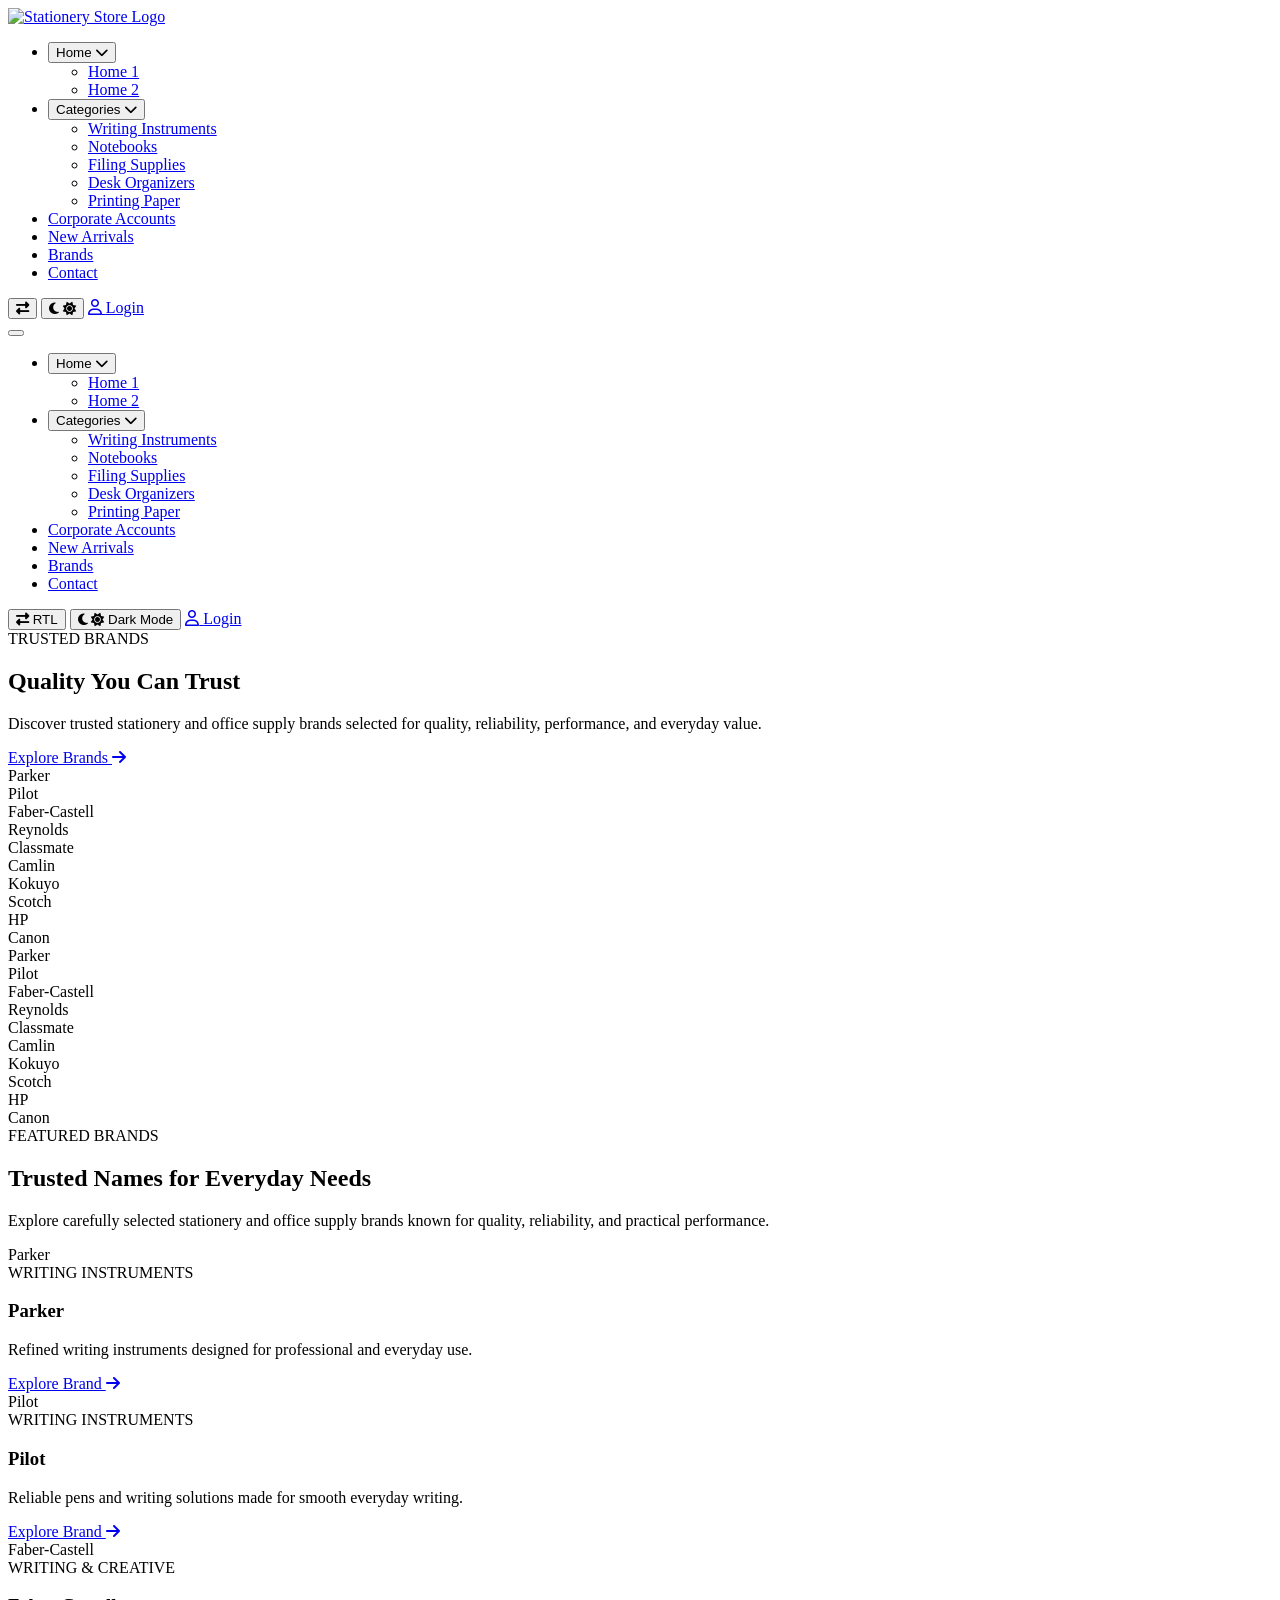
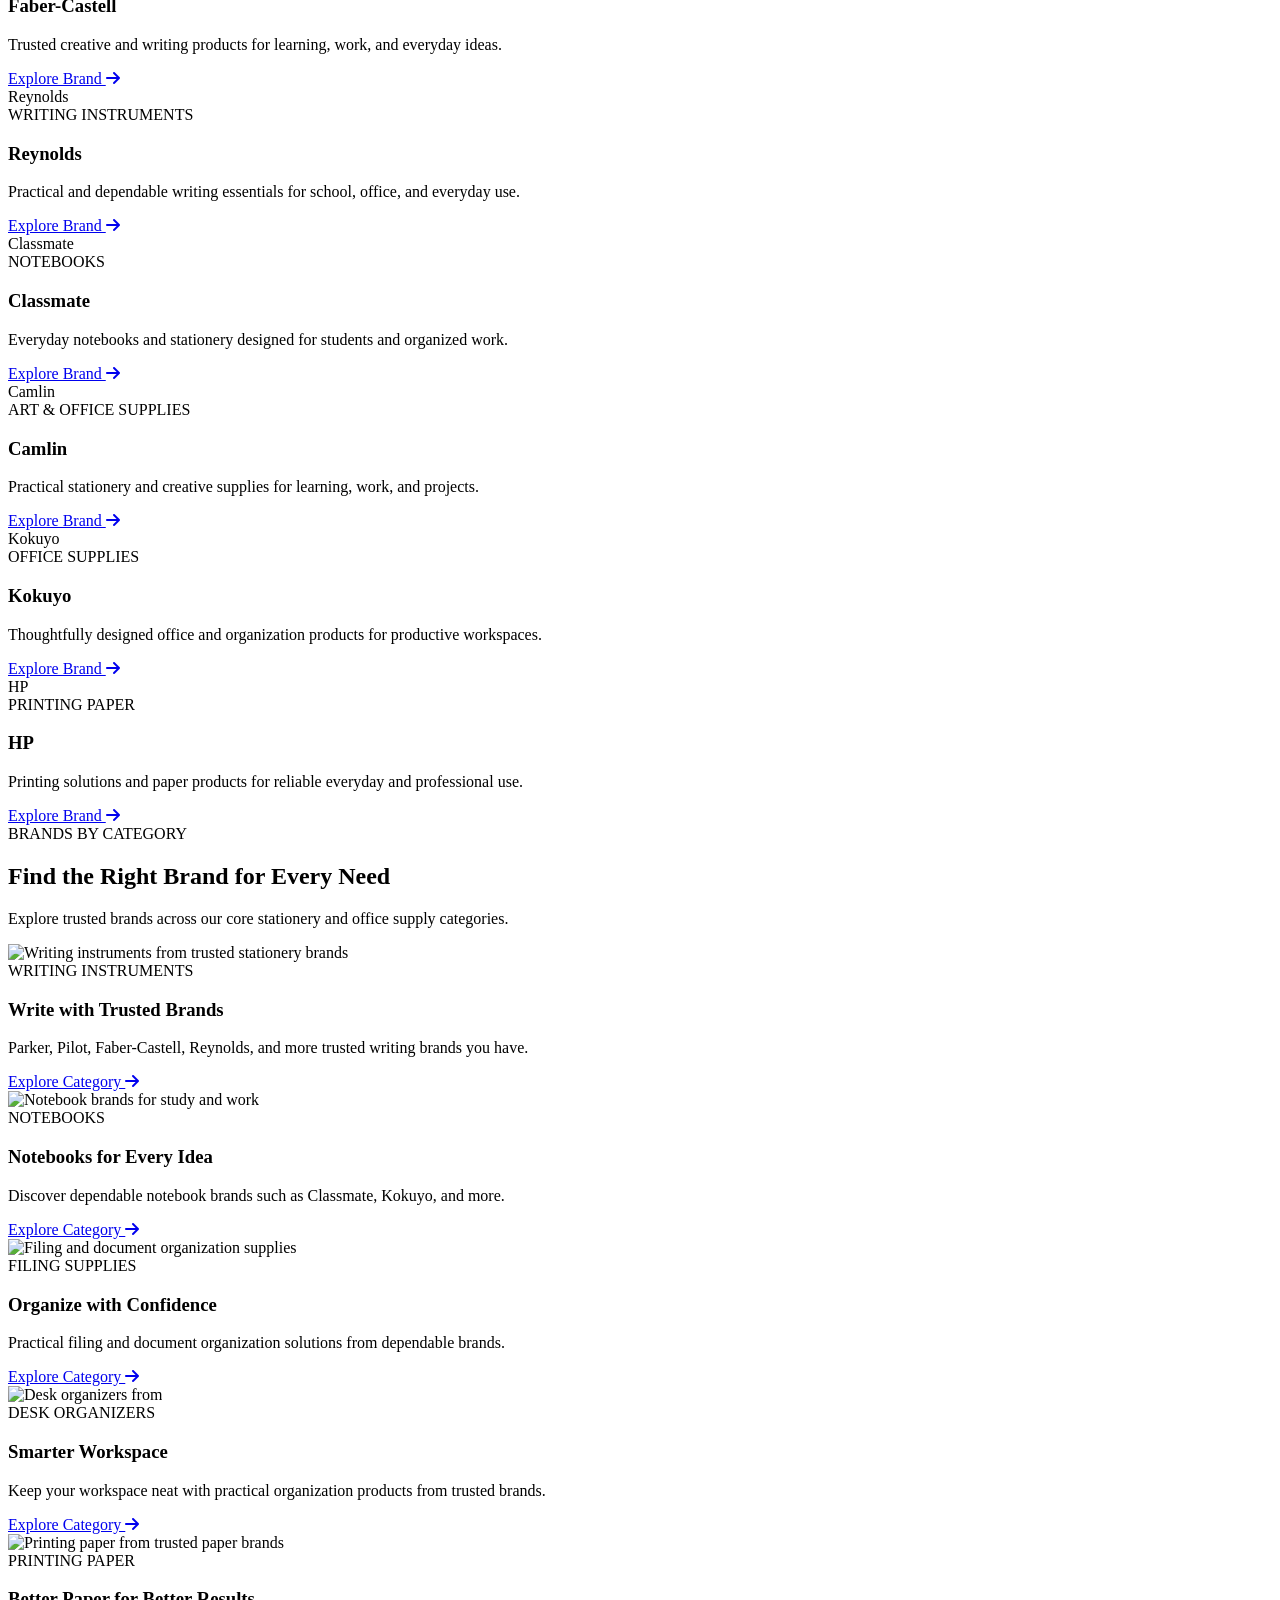
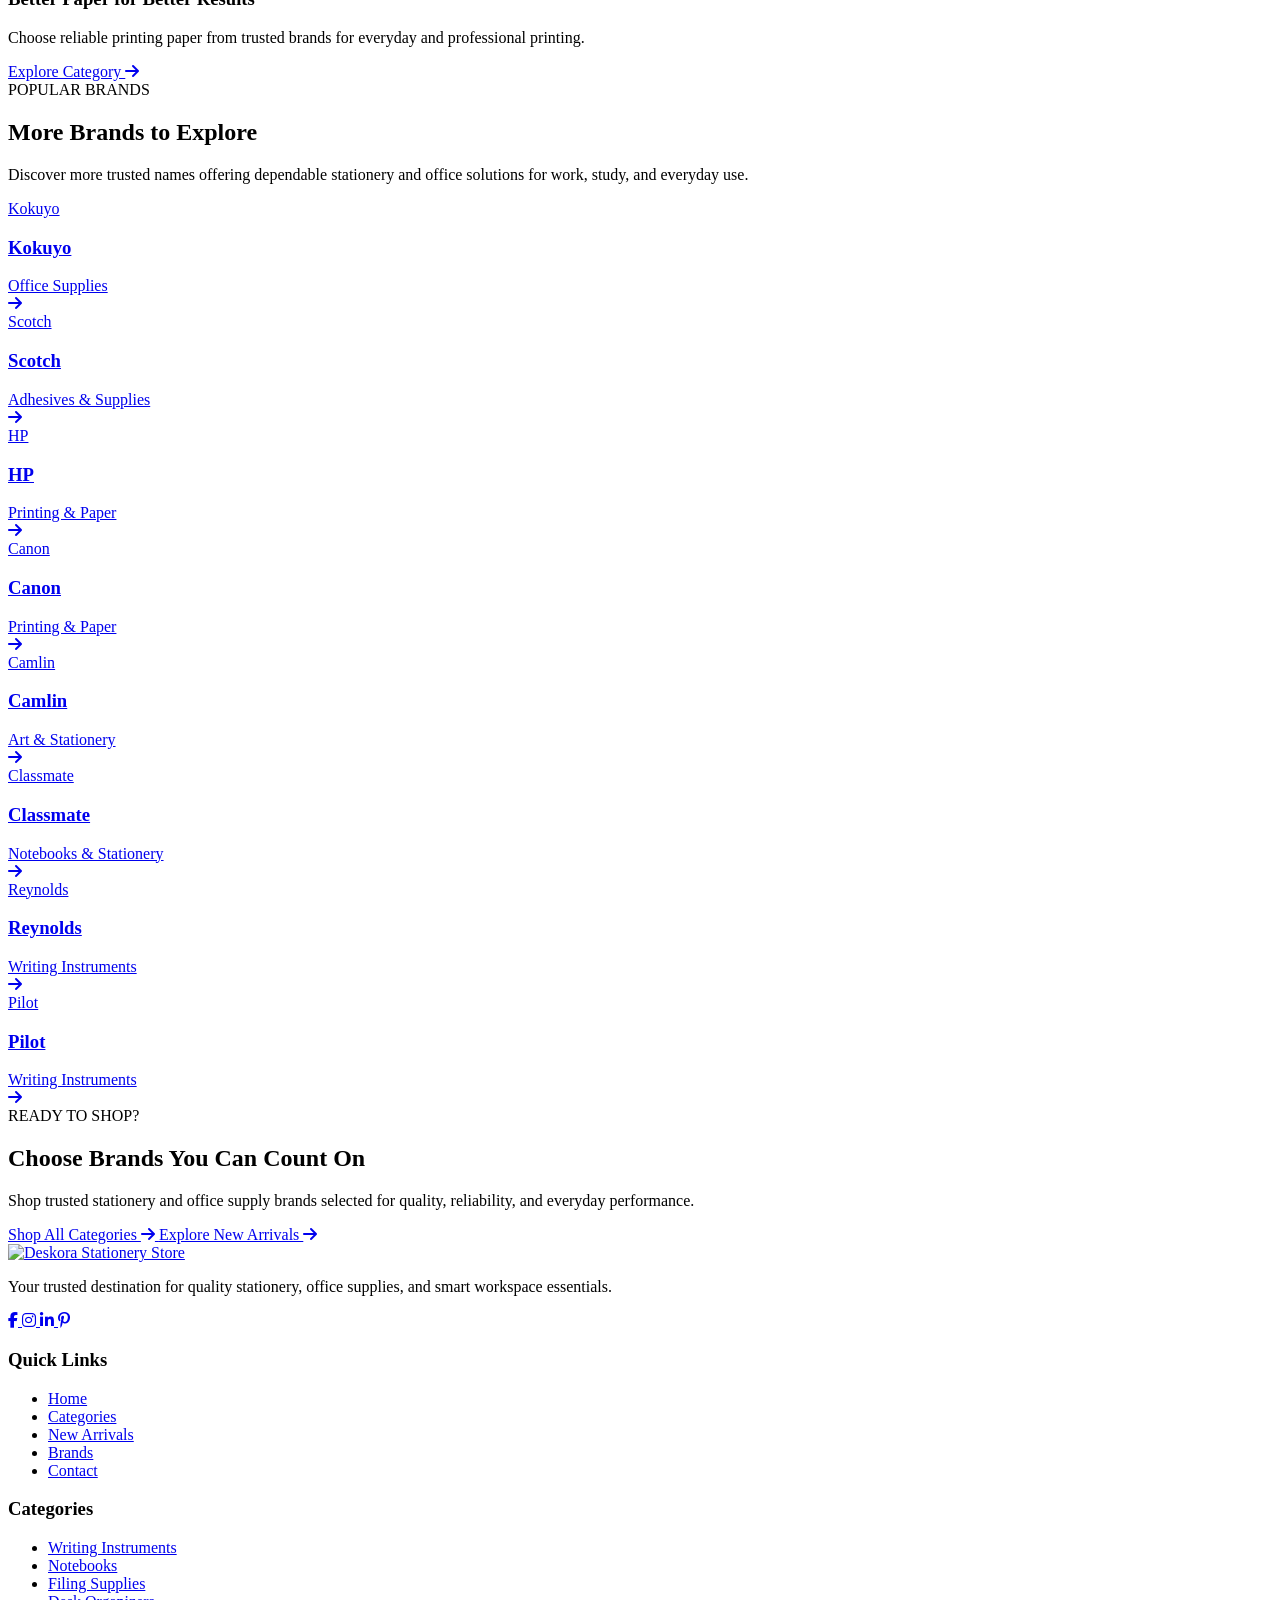
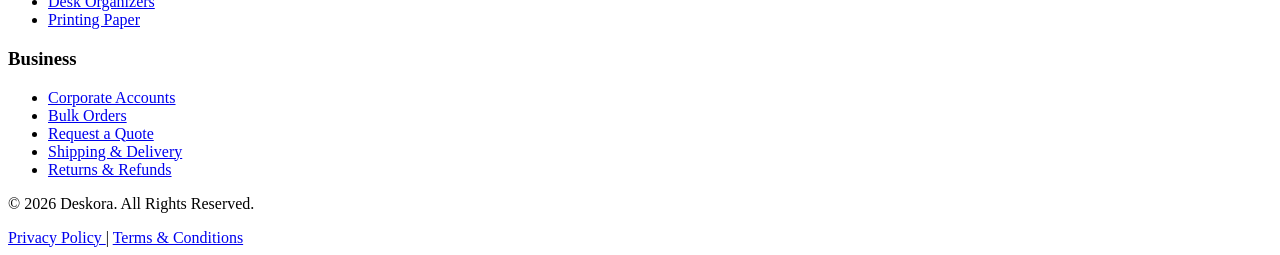
==== brands.html @ d276b884 "Add files via upload" ====
<!DOCTYPE html>
<html lang="en" dir="ltr">

<head>

    <!-- =====================================================
         BASIC META
    ====================================================== -->

    <meta charset="UTF-8">

    <meta
        name="viewport"
        content="width=device-width, initial-scale=1.0">

    <meta
        name="description"
        content="Modern stationery and office supplies store for personal and corporate needs.">

    <meta
        name="keywords"
        content="stationery, office supplies, notebooks, pens, paper, corporate supplies">

    <meta name="author" content="Stationery Store">


    <!-- =====================================================
         PAGE TITLE
    ====================================================== -->

    <title>Stationery Store | Office & Stationery Supplies</title>
    <!-- =========================================================
     FAVICON
========================================================= -->

<link
    rel="icon"
    type="image/png"
    href="images/logo.png"
>


    <!-- =====================================================
         GOOGLE FONT
         We will keep one font family consistent
         throughout the complete website.
    ====================================================== -->

    <link rel="preconnect" href="https://fonts.googleapis.com">

    <link rel="preconnect"
          href="https://fonts.gstatic.com"
          crossorigin>

    <link
        href="https://fonts.googleapis.com/css2?family=Inter:wght@400;500;600;700&display=swap"
        rel="stylesheet">


    <!-- =====================================================
         FONT AWESOME
         Used for header icons
    ====================================================== -->

    <link
        rel="stylesheet"
        href="https://cdnjs.cloudflare.com/ajax/libs/font-awesome/6.5.2/css/all.min.css">


    <!-- =====================================================
         MAIN CSS
         Part 2
    ====================================================== -->

    <link
        rel="stylesheet"
        href="css/style.css">


    <!-- =====================================================
         RESPONSIVE CSS
         Part 3
    ====================================================== -->

    <link
        rel="stylesheet"
        href="css/responsive.css">

</head>


<body>


    <!-- =====================================================
         HEADER
    ====================================================== -->

    <header class="site-header" id="siteHeader">

        <div class="header-container">


            <!-- =================================================
                 LOGO
            ================================================== -->

            <a
                href="index.html"
                class="site-logo"
                aria-label="Stationery Store Home">

                <img
                    src="images/logo.png"
                    alt="Stationery Store Logo">

            </a>


            <!-- =================================================
                 DESKTOP NAVIGATION
            ================================================== -->

            <nav
                class="main-navigation"
                id="mainNavigation"
                aria-label="Main Navigation">

                <ul class="nav-list">


                    <!-- =========================================
                         HOME
                    ========================================== -->

                    <li class="nav-item nav-item-dropdown">

                        <button
                            type="button"
                            class="nav-link dropdown-toggle"
                            aria-expanded="false"
                            aria-haspopup="true">

                            <span>Home</span>

                            <i
                                class="fa-solid fa-chevron-down"
                                aria-hidden="true">
                            </i>

                        </button>


                        <ul class="dropdown-menu">

                            <li>

                                <a
                                    href="index.html"
                                    class="dropdown-link">

                                    Home 1

                                </a>

                            </li>


                            <li>

                                <a
                                    href="home-2.html"
                                    class="dropdown-link">

                                    Home 2

                                </a>

                            </li>

                        </ul>

                    </li>


                    <!-- =========================================
                         CATEGORIES
                    ========================================== -->

                    <li class="nav-item nav-item-dropdown">

                        <button
                            type="button"
                            class="nav-link dropdown-toggle"
                            aria-expanded="false"
                            aria-haspopup="true">

                            <span>Categories</span>

                            <i
                                class="fa-solid fa-chevron-down"
                                aria-hidden="true">
                            </i>

                        </button>


                        <ul class="dropdown-menu">


                            <li>

                                <a
                                    href="category-writing-instruments.html"
                                    class="dropdown-link">

                                    Writing Instruments

                                </a>

                            </li>


                            <li>

                                <a
                                    href="category-notebooks.html"
                                    class="dropdown-link">

                                    Notebooks

                                </a>

                            </li>


                            <li>

                                <a
                                    href="category-filing-supplies.html"
                                    class="dropdown-link">

                                    Filing Supplies

                                </a>

                            </li>


                            <li>

                                <a
                                    href="category-desk-organizers.html"
                                    class="dropdown-link">

                                    Desk Organizers

                                </a>

                            </li>


                            <li>

                                <a
                                    href="category-printing-paper.html"
                                    class="dropdown-link">

                                    Printing Paper

                                </a>

                            </li>

                        </ul>

                    </li>


                    <!-- =========================================
                         CORPORATE ACCOUNTS
                    ========================================== -->

                    <li class="nav-item">

                        <a
                            href="corporate-accounts.html"
                            class="nav-link">

                            Corporate Accounts

                        </a>

                    </li>


                    <!-- =========================================
                         NEW ARRIVALS
                    ========================================== -->

                    <li class="nav-item">

                        <a
                            href="new-arrivals.html"
                            class="nav-link">

                            New Arrivals

                        </a>

                    </li>


                    <!-- =========================================
                         BRANDS
                    ========================================== -->

                    <li class="nav-item">

                        <a
                            href="brands.html"
                            class="nav-link active">

                            Brands

                        </a>

                    </li>


                    <!-- =========================================
                         CONTACT
                    ========================================== -->

                    <li class="nav-item">

                        <a
                            href="contact.html"
                            class="nav-link">

                            Contact

                        </a>

                    </li>

                </ul>

            </nav>


            <!-- =================================================
                 HEADER ACTIONS
            ================================================== -->

            <div class="header-actions">


                <!-- =============================================
                     RTL BUTTON
                ============================================== -->

                <button
                    type="button"
                    class="header-action-btn rtl-toggle-btn"
                    id="rtlToggleBtn"
                    aria-label="Switch RTL layout"
                    title="RTL">

                    <i
                        class="fa-solid fa-right-left"
                        aria-hidden="true">
                    </i>

                    

                </button>


                <!-- =============================================
                     DARK MODE BUTTON
                ============================================== -->

                <button
                    type="button"
                    class="header-action-btn theme-toggle-btn"
                    id="themeToggleBtn"
                    aria-label="Toggle dark mode"
                    title="Dark Mode">

                    <i
                        class="fa-solid fa-moon theme-icon theme-icon-dark"
                        aria-hidden="true">
                    </i>

                    <i
                        class="fa-solid fa-sun theme-icon theme-icon-light"
                        aria-hidden="true">
                    </i>

                    

                </button>


                <!-- =============================================
                     LOGIN BUTTON
                ============================================== -->

                <a
                    href="login.html"
                    class="header-login-btn">

                    <i
                        class="fa-regular fa-user"
                        aria-hidden="true">
                    </i>

                    <span>
                        Login
                    </span>

                </a>

            </div>


            <!-- =================================================
                 HAMBURGER BUTTON
                 Mobile + iPad Mini + iPad Pro
            ================================================== -->

            <button
                type="button"
                class="menu-toggle"
                id="menuToggle"
                aria-label="Open navigation menu"
                aria-expanded="false"
                aria-controls="mobileMenu">

                <span class="menu-line"></span>
                <span class="menu-line"></span>
                <span class="menu-line"></span>

            </button>

        </div>


        <!-- =====================================================
             MOBILE / TABLET MENU
             All menus + buttons are inside hamburger
        ====================================================== -->

        <div
            class="mobile-menu"
            id="mobileMenu">

            <div class="mobile-menu-inner">


                <!-- =============================================
                     MOBILE NAVIGATION
                ============================================== -->

                <nav
                    class="mobile-navigation"
                    aria-label="Mobile Navigation">

                    <ul class="mobile-nav-list">


                        <!-- =====================================
                             HOME
                        ====================================== -->

                        <li class="mobile-nav-item mobile-dropdown">

                            <button
                                type="button"
                                class="mobile-nav-link mobile-dropdown-toggle"
                                aria-expanded="false">

                                <span>Home</span>

                                <i
                                    class="fa-solid fa-chevron-down"
                                    aria-hidden="true">
                                </i>

                            </button>


                            <ul class="mobile-dropdown-menu">

                                <li>

                                    <a
                                        href="index.html"
                                        class="mobile-dropdown-link">

                                        Home 1

                                    </a>

                                </li>


                                <li>

                                    <a
                                        href="home-2.html"
                                        class="mobile-dropdown-link">

                                        Home 2

                                    </a>

                                </li>

                            </ul>

                        </li>


                        <!-- =====================================
                             CATEGORIES
                        ====================================== -->

                        <li class="mobile-nav-item mobile-dropdown">

                            <button
                                type="button"
                                class="mobile-nav-link mobile-dropdown-toggle"
                                aria-expanded="false">

                                <span>Categories</span>

                                <i
                                    class="fa-solid fa-chevron-down"
                                    aria-hidden="true">
                                </i>

                            </button>


                            <ul class="mobile-dropdown-menu">

                                <li>

                                    <a
                                        href="category-writing-instruments.html"
                                        class="mobile-dropdown-link">

                                        Writing Instruments

                                    </a>

                                </li>


                                <li>

                                    <a
                                        href="category-notebooks.html"
                                        class="mobile-dropdown-link">

                                        Notebooks

                                    </a>

                                </li>


                                <li>

                                    <a
                                        href="category-filing-supplies.html"
                                        class="mobile-dropdown-link">

                                        Filing Supplies

                                    </a>

                                </li>


                                <li>

                                    <a
                                        href="category-desk-organizers.html"
                                        class="mobile-dropdown-link">

                                        Desk Organizers

                                    </a>

                                </li>


                                <li>

                                    <a
                                        href="category-printing-paper.html"
                                        class="mobile-dropdown-link">

                                        Printing Paper

                                    </a>

                                </li>

                            </ul>

                        </li>


                        <!-- =====================================
                             CORPORATE ACCOUNTS
                        ====================================== -->

                        <li class="mobile-nav-item">

                            <a
                                href="corporate-accounts.html"
                                class="mobile-nav-link">

                                Corporate Accounts

                            </a>

                        </li>


                        <!-- =====================================
                             NEW ARRIVALS
                        ====================================== -->

                        <li class="mobile-nav-item">

                            <a
                                href="new-arrivals.html"
                                class="mobile-nav-link">

                                New Arrivals

                            </a>

                        </li>


                        <!-- =====================================
                             BRANDS
                        ====================================== -->

                        <li class="mobile-nav-item">

                            <a
                                href="brands.html"
                                class="mobile-nav-link active">

                                Brands

                            </a>

                        </li>


                        <!-- =====================================
                             CONTACT
                        ====================================== -->

                        <li class="mobile-nav-item">

                            <a
                                href="contact.html"
                                class="mobile-nav-link">

                                Contact

                            </a>

                        </li>

                    </ul>

                </nav>


                <!-- =============================================
                     MOBILE ACTIONS
                     RTL + DARK MODE + LOGIN
                ============================================== -->

                <div class="mobile-menu-actions">


                    <!-- RTL -->

                    <button
                        type="button"
                        class="mobile-action-btn rtl-toggle-btn"
                        id="mobileRtlToggleBtn">

                        <i
                            class="fa-solid fa-right-left"
                            aria-hidden="true">
                        </i>

                        <span>RTL</span>

                    </button>


                    <!-- DARK MODE -->

                    <button
                        type="button"
                        class="mobile-action-btn theme-toggle-btn"
                        id="mobileThemeToggleBtn">

                        <i
                            class="fa-solid fa-moon theme-icon theme-icon-dark"
                            aria-hidden="true">
                        </i>

                        <i
                            class="fa-solid fa-sun theme-icon theme-icon-light"
                            aria-hidden="true">
                        </i>

                        <span class="theme-text">
                            Dark Mode
                        </span>

                    </button>


                    <!-- LOGIN -->

                    <a
                        href="login.html"
                        class="mobile-login-btn">

                        <i
                            class="fa-regular fa-user"
                            aria-hidden="true">
                        </i>

                        <span>
                            Login
                        </span>

                    </a>

                </div>

            </div>

        </div>

    </header>


    <!-- =====================================================
         MAIN CONTENT STARTS HERE
         We will add sections later.
    ====================================================== -->

    <main id="mainContent">
<!-- =========================================================
     BRANDS PAGE
     SECTION 1: HERO + BRAND SWIPER
     PART 1 - HTML
========================================================= -->

<section
    class="brands-hero-section"
    id="brandsHero"
    aria-labelledby="brandsHeroTitle"
>

    <div class="brands-hero-overlay"></div>

    <div class="brands-hero-container">

        <div class="brands-hero-content">

            <span class="section-eyebrow">
                TRUSTED BRANDS
            </span>

            <h1
                class="brands-hero-title"
                id="brandsHeroTitle"
            >
                Quality You Can Trust
            </h1>

            <p class="brands-hero-description">
                Discover trusted stationery and office supply brands
                selected for quality, reliability, performance, and
                everyday value.
            </p>

            <a
                href="#featuredBrands"
                class="primary-btn brands-hero-btn"
            >
                Explore Brands
                <i
                    class="fas fa-arrow-right"
                    aria-hidden="true"
                ></i>
            </a>

        </div>

    </div>


    <!-- =====================================================
         BRAND SWIPER
    ====================================================== -->

    <div
        class="brands-hero-swiper"
        aria-label="Featured brands"
    >

        <div class="brands-hero-swiper-track">

            <!-- SET 1 -->

            <div class="brands-hero-brand">
                <span>Parker</span>
            </div>

            <div class="brands-hero-brand">
                <span>Pilot</span>
            </div>

            <div class="brands-hero-brand">
                <span>Faber-Castell</span>
            </div>

            <div class="brands-hero-brand">
                <span>Reynolds</span>
            </div>

            <div class="brands-hero-brand">
                <span>Classmate</span>
            </div>

            <div class="brands-hero-brand">
                <span>Camlin</span>
            </div>

            <div class="brands-hero-brand">
                <span>Kokuyo</span>
            </div>

            <div class="brands-hero-brand">
                <span>Scotch</span>
            </div>

            <div class="brands-hero-brand">
                <span>HP</span>
            </div>

            <div class="brands-hero-brand">
                <span>Canon</span>
            </div>


            <!-- SET 2
                 Duplicate for seamless scrolling -->

            <div class="brands-hero-brand" aria-hidden="true">
                <span>Parker</span>
            </div>

            <div class="brands-hero-brand" aria-hidden="true">
                <span>Pilot</span>
            </div>

            <div class="brands-hero-brand" aria-hidden="true">
                <span>Faber-Castell</span>
            </div>

            <div class="brands-hero-brand" aria-hidden="true">
                <span>Reynolds</span>
            </div>

            <div class="brands-hero-brand" aria-hidden="true">
                <span>Classmate</span>
            </div>

            <div class="brands-hero-brand" aria-hidden="true">
                <span>Camlin</span>
            </div>

            <div class="brands-hero-brand" aria-hidden="true">
                <span>Kokuyo</span>
            </div>

            <div class="brands-hero-brand" aria-hidden="true">
                <span>Scotch</span>
            </div>

            <div class="brands-hero-brand" aria-hidden="true">
                <span>HP</span>
            </div>

            <div class="brands-hero-brand" aria-hidden="true">
                <span>Canon</span>
            </div>

        </div>

    </div>

</section>
<! =========================================================
   BRANDS PAGE
   SECTION 2: FEATURED BRANDS
   PART 1 - HTML
========================================================= !>

<section
    class="featured-brands-section"
    id="featuredBrands"
    aria-labelledby="featuredBrandsTitle"
>

    <div class="featured-brands-container">

        <!-- SECTION HEADER -->

        <div class="featured-brands-header">

            <span class="section-eyebrow">
                FEATURED BRANDS
            </span>

            <h2
                class="featured-brands-title"
                id="featuredBrandsTitle"
            >
                Trusted Names for Everyday Needs
            </h2>

            <p class="featured-brands-description">
                Explore carefully selected stationery and office supply
                brands known for quality, reliability, and practical
                performance.
            </p>

        </div>


        <!-- BRAND GRID -->

        <div class="featured-brands-grid">


            <!-- BRAND 01 -->

            <article class="featured-brand-card">

                <div class="featured-brand-logo">
                    <span>Parker</span>
                </div>

                <div class="featured-brand-content">

                    <span class="featured-brand-category">
                        WRITING INSTRUMENTS
                    </span>

                    <h3 class="featured-brand-name">
                        Parker
                    </h3>

                    <p class="featured-brand-description">
                        Refined writing instruments designed for
                        professional and everyday use.
                    </p>

                    <a
                        href="category-writing-instruments.html"
                        class="featured-brand-link"
                    >
                        Explore Brand
                        <i
                            class="fas fa-arrow-right"
                            aria-hidden="true"
                        ></i>
                    </a>

                </div>

            </article>


            <!-- BRAND 02 -->

            <article class="featured-brand-card">

                <div class="featured-brand-logo">
                    <span>Pilot</span>
                </div>

                <div class="featured-brand-content">

                    <span class="featured-brand-category">
                        WRITING INSTRUMENTS
                    </span>

                    <h3 class="featured-brand-name">
                        Pilot
                    </h3>

                    <p class="featured-brand-description">
                        Reliable pens and writing solutions made for
                        smooth everyday writing.
                    </p>

                    <a
                        href="category-writing-instruments.html"
                        class="featured-brand-link"
                    >
                        Explore Brand
                        <i
                            class="fas fa-arrow-right"
                            aria-hidden="true"
                        ></i>
                    </a>

                </div>

            </article>


            <!-- BRAND 03 -->

            <article class="featured-brand-card">

                <div class="featured-brand-logo">
                    <span>Faber-Castell</span>
                </div>

                <div class="featured-brand-content">

                    <span class="featured-brand-category">
                        WRITING &amp; CREATIVE
                    </span>

                    <h3 class="featured-brand-name">
                        Faber-Castell
                    </h3>

                    <p class="featured-brand-description">
                        Trusted creative and writing products for
                        learning, work, and everyday ideas.
                    </p>

                    <a
                        href="category-writing-instruments.html"
                        class="featured-brand-link"
                    >
                        Explore Brand
                        <i
                            class="fas fa-arrow-right"
                            aria-hidden="true"
                        ></i>
                    </a>

                </div>

            </article>


            <!-- BRAND 04 -->

            <article class="featured-brand-card">

                <div class="featured-brand-logo">
                    <span>Reynolds</span>
                </div>

                <div class="featured-brand-content">

                    <span class="featured-brand-category">
                        WRITING INSTRUMENTS
                    </span>

                    <h3 class="featured-brand-name">
                        Reynolds
                    </h3>

                    <p class="featured-brand-description">
                        Practical and dependable writing essentials
                        for school, office, and everyday use.
                    </p>

                    <a
                        href="category-writing-instruments.html"
                        class="featured-brand-link"
                    >
                        Explore Brand
                        <i
                            class="fas fa-arrow-right"
                            aria-hidden="true"
                        ></i>
                    </a>

                </div>

            </article>


            <!-- BRAND 05 -->

            <article class="featured-brand-card">

                <div class="featured-brand-logo">
                    <span>Classmate</span>
                </div>

                <div class="featured-brand-content">

                    <span class="featured-brand-category">
                        NOTEBOOKS
                    </span>

                    <h3 class="featured-brand-name">
                        Classmate
                    </h3>

                    <p class="featured-brand-description">
                        Everyday notebooks and stationery designed
                        for students and organized work.
                    </p>

                    <a
                        href="category-notebooks.html"
                        class="featured-brand-link"
                    >
                        Explore Brand
                        <i
                            class="fas fa-arrow-right"
                            aria-hidden="true"
                        ></i>
                    </a>

                </div>

            </article>


            <!-- BRAND 06 -->

            <article class="featured-brand-card">

                <div class="featured-brand-logo">
                    <span>Camlin</span>
                </div>

                <div class="featured-brand-content">

                    <span class="featured-brand-category">
                        ART &amp; OFFICE SUPPLIES
                    </span>

                    <h3 class="featured-brand-name">
                        Camlin
                    </h3>

                    <p class="featured-brand-description">
                        Practical stationery and creative supplies
                        for learning, work, and projects.
                    </p>

                    <a
                        href="categories.html"
                        class="featured-brand-link"
                    >
                        Explore Brand
                        <i
                            class="fas fa-arrow-right"
                            aria-hidden="true"
                        ></i>
                    </a>

                </div>

            </article>


            <!-- BRAND 07 -->

            <article class="featured-brand-card">

                <div class="featured-brand-logo">
                    <span>Kokuyo</span>
                </div>

                <div class="featured-brand-content">

                    <span class="featured-brand-category">
                        OFFICE SUPPLIES
                    </span>

                    <h3 class="featured-brand-name">
                        Kokuyo
                    </h3>

                    <p class="featured-brand-description">
                        Thoughtfully designed office and organization
                        products for productive workspaces.
                    </p>

                    <a
                        href="categories.html"
                        class="featured-brand-link"
                    >
                        Explore Brand
                        <i
                            class="fas fa-arrow-right"
                            aria-hidden="true"
                        ></i>
                    </a>

                </div>

            </article>


            <!-- BRAND 08 -->

            <article class="featured-brand-card">

                <div class="featured-brand-logo">
                    <span>HP</span>
                </div>

                <div class="featured-brand-content">

                    <span class="featured-brand-category">
                        PRINTING PAPER
                    </span>

                    <h3 class="featured-brand-name">
                        HP
                    </h3>

                    <p class="featured-brand-description">
                        Printing solutions and paper products for
                        reliable everyday and professional use.
                    </p>

                    <a
                        href="category-printing-paper.html"
                        class="featured-brand-link"
                    >
                        Explore Brand
                        <i
                            class="fas fa-arrow-right"
                            aria-hidden="true"
                        ></i>
                    </a>

                </div>

            </article>

        </div>

    </div>

</section>
<! =========================================================
   BRANDS PAGE
   SECTION 3: BRANDS BY CATEGORY
   PART 1 - HTML
========================================================= !>

<section
    class="brands-category-section"
    id="brandsByCategory"
    aria-labelledby="brandsCategoryTitle"
>

    <div class="brands-category-container">

        <!-- SECTION HEADER -->

        <div class="brands-category-header">

            <span class="section-eyebrow">
                BRANDS BY CATEGORY
            </span>

            <h2
                class="brands-category-title"
                id="brandsCategoryTitle"
            >
                Find the Right Brand for Every Need
            </h2>

            <p class="brands-category-description">
                Explore trusted brands across our core stationery
                and office supply categories.
            </p>

        </div>


        <!-- CATEGORY GRID -->

        <div class="brands-category-grid">


            <!-- CATEGORY 01 -->

            <article class="brands-category-card">

                <div class="brands-category-image-wrapper">

                    <img
                        src="images/brands-category-writing-instruments.jpg"
                        alt="Writing instruments from trusted stationery brands"
                        class="brands-category-image"
                        loading="lazy"
                    >

                    <div class="brands-category-overlay"></div>

                </div>

                <div class="brands-category-content">

                    <span class="brands-category-label">
                        WRITING INSTRUMENTS
                    </span>

                    <h3 class="brands-category-card-title">
                        Write with Trusted Brands
                    </h3>

                    <p class="brands-category-card-text">
                        Parker, Pilot, Faber-Castell, Reynolds,
                        and more trusted writing brands you have.
                    </p>

                    <a
                        href="category-writing-instruments.html"
                        class="brands-category-link"
                    >
                        Explore Category
                        <i
                            class="fas fa-arrow-right"
                            aria-hidden="true"
                        ></i>
                    </a>

                </div>

            </article>


            <!-- CATEGORY 02 -->

            <article class="brands-category-card">

                <div class="brands-category-image-wrapper">

                    <img
                        src="images/brands-category-notebooks.jpg"
                        alt="Notebook brands for study and work"
                        class="brands-category-image"
                        loading="lazy"
                    >

                    <div class="brands-category-overlay"></div>

                </div>

                <div class="brands-category-content">

                    <span class="brands-category-label">
                        NOTEBOOKS
                    </span>

                    <h3 class="brands-category-card-title">
                        Notebooks for Every Idea
                    </h3>

                    <p class="brands-category-card-text">
                        Discover dependable notebook brands such as
                        Classmate, Kokuyo, and more.
                    </p>

                    <a
                        href="category-notebooks.html"
                        class="brands-category-link"
                    >
                        Explore Category
                        <i
                            class="fas fa-arrow-right"
                            aria-hidden="true"
                        ></i>
                    </a>

                </div>

            </article>


            <!-- CATEGORY 03 -->

            <article class="brands-category-card">

                <div class="brands-category-image-wrapper">

                    <img
                        src="images/brands-category-filing-supplies.jpg"
                        alt="Filing and document organization supplies"
                        class="brands-category-image"
                        loading="lazy"
                    >

                    <div class="brands-category-overlay"></div>

                </div>

                <div class="brands-category-content">

                    <span class="brands-category-label">
                        FILING SUPPLIES
                    </span>

                    <h3 class="brands-category-card-title">
                        Organize with Confidence
                    </h3>

                    <p class="brands-category-card-text">
                        Practical filing and document organization
                        solutions from dependable brands.
                    </p>

                    <a
                        href="category-filing-supplies.html"
                        class="brands-category-link"
                    >
                        Explore Category
                        <i
                            class="fas fa-arrow-right"
                            aria-hidden="true"
                        ></i>
                    </a>

                </div>

            </article>


            <!-- CATEGORY 04 -->

            <article class="brands-category-card">

                <div class="brands-category-image-wrapper">

                    <img
                        src="images/brands-category-desk-organizers.jpg"
                        alt="Desk organizers from"
                        class="brands-category-image"
                        loading="lazy"
                    >

                    <div class="brands-category-overlay"></div>

                </div>

                <div class="brands-category-content">

                    <span class="brands-category-label">
                        DESK ORGANIZERS
                    </span>

                    <h3 class="brands-category-card-title">
                        Smarter Workspace
                    </h3>

                    <p class="brands-category-card-text">
                        Keep your workspace neat with practical
                        organization products from trusted brands.
                    </p>

                    <a
                        href="category-desk-organizers.html"
                        class="brands-category-link"
                    >
                        Explore Category
                        <i
                            class="fas fa-arrow-right"
                            aria-hidden="true"
                        ></i>
                    </a>

                </div>

            </article>


            <!-- CATEGORY 05 -->

            <article
                class="brands-category-card brands-category-card-wide"
            >

                <div class="brands-category-image-wrapper">

                    <img
                        src="images/brands-category-printing-paper.jpg"
                        alt="Printing paper from trusted paper brands"
                        class="brands-category-image"
                        loading="lazy"
                    >

                    <div class="brands-category-overlay"></div>

                </div>

                <div class="brands-category-content">

                    <span class="brands-category-label">
                        PRINTING PAPER
                    </span>

                    <h3 class="brands-category-card-title">
                        Better Paper for Better Results
                    </h3>

                    <p class="brands-category-card-text">
                        Choose reliable printing paper from trusted
                        brands for everyday and professional printing.
                    </p>

                    <a
                        href="category-printing-paper.html"
                        class="brands-category-link"
                    >
                        Explore Category
                        <i
                            class="fas fa-arrow-right"
                            aria-hidden="true"
                        ></i>
                    </a>

                </div>

            </article>

        </div>

    </div>

</section>
<! =========================================================
   BRANDS PAGE
   SECTION 4: POPULAR BRANDS
   PART 1 - HTML
========================================================= !>

<section
    class="popular-brands-section"
    id="popularBrands"
    aria-labelledby="popularBrandsTitle"
>

    <div class="popular-brands-container">

        <!-- SECTION HEADER -->

        <div class="popular-brands-header">

            <span class="section-eyebrow">
                POPULAR BRANDS
            </span>

            <h2
                class="popular-brands-title"
                id="popularBrandsTitle"
            >
                More Brands to Explore
            </h2>

            <p class="popular-brands-description">
                Discover more trusted names offering dependable
                stationery and office solutions for work, study,
                and everyday use.
            </p>

        </div>


        <!-- BRAND GRID -->

        <div class="popular-brands-grid">


            <!-- BRAND 01 -->

            <a
                href="#"
                class="popular-brand-card"
            >

                <div class="popular-brand-logo">
                    <span>Kokuyo</span>
                </div>

                <div class="popular-brand-info">

                    <h3 class="popular-brand-name">
                        Kokuyo
                    </h3>

                    <span class="popular-brand-category">
                        Office Supplies
                    </span>

                </div>

                <span class="popular-brand-arrow">
                    <i
                        class="fas fa-arrow-right"
                        aria-hidden="true"
                    ></i>
                </span>

            </a>


            <!-- BRAND 02 -->

            <a
                href="#"
                class="popular-brand-card"
            >

                <div class="popular-brand-logo">
                    <span>Scotch</span>
                </div>

                <div class="popular-brand-info">

                    <h3 class="popular-brand-name">
                        Scotch
                    </h3>

                    <span class="popular-brand-category">
                        Adhesives &amp; Supplies
                    </span>

                </div>

                <span class="popular-brand-arrow">
                    <i
                        class="fas fa-arrow-right"
                        aria-hidden="true"
                    ></i>
                </span>

            </a>


            <!-- BRAND 03 -->

            <a
                href="category-printing-paper.html"
                class="popular-brand-card"
            >

                <div class="popular-brand-logo">
                    <span>HP</span>
                </div>

                <div class="popular-brand-info">

                    <h3 class="popular-brand-name">
                        HP
                    </h3>

                    <span class="popular-brand-category">
                        Printing &amp; Paper
                    </span>

                </div>

                <span class="popular-brand-arrow">
                    <i
                        class="fas fa-arrow-right"
                        aria-hidden="true"
                    ></i>
                </span>

            </a>


            <!-- BRAND 04 -->

            <a
                href="category-printing-paper.html"
                class="popular-brand-card"
            >

                <div class="popular-brand-logo">
                    <span>Canon</span>
                </div>

                <div class="popular-brand-info">

                    <h3 class="popular-brand-name">
                        Canon
                    </h3>

                    <span class="popular-brand-category">
                        Printing &amp; Paper
                    </span>

                </div>

                <span class="popular-brand-arrow">
                    <i
                        class="fas fa-arrow-right"
                        aria-hidden="true"
                    ></i>
                </span>

            </a>


            <!-- BRAND 05 -->

            <a
                href="#"
                class="popular-brand-card"
            >

                <div class="popular-brand-logo">
                    <span>Camlin</span>
                </div>

                <div class="popular-brand-info">

                    <h3 class="popular-brand-name">
                        Camlin
                    </h3>

                    <span class="popular-brand-category">
                        Art &amp; Stationery
                    </span>

                </div>

                <span class="popular-brand-arrow">
                    <i
                        class="fas fa-arrow-right"
                        aria-hidden="true"
                    ></i>
                </span>

            </a>


            <!-- BRAND 06 -->

            <a
                href="category-notebooks.html"
                class="popular-brand-card"
            >

                <div class="popular-brand-logo">
                    <span>Classmate</span>
                </div>

                <div class="popular-brand-info">

                    <h3 class="popular-brand-name">
                        Classmate
                    </h3>

                    <span class="popular-brand-category">
                        Notebooks &amp; Stationery
                    </span>

                </div>

                <span class="popular-brand-arrow">
                    <i
                        class="fas fa-arrow-right"
                        aria-hidden="true"
                    ></i>
                </span>

            </a>


            <!-- BRAND 07 -->

            <a
                href="category-writing-instruments.html"
                class="popular-brand-card"
            >

                <div class="popular-brand-logo">
                    <span>Reynolds</span>
                </div>

                <div class="popular-brand-info">

                    <h3 class="popular-brand-name">
                        Reynolds
                    </h3>

                    <span class="popular-brand-category">
                        Writing Instruments
                    </span>

                </div>

                <span class="popular-brand-arrow">
                    <i
                        class="fas fa-arrow-right"
                        aria-hidden="true"
                    ></i>
                </span>

            </a>


            <!-- BRAND 08 -->

            <a
                href="category-writing-instruments.html"
                class="popular-brand-card"
            >

                <div class="popular-brand-logo">
                    <span>Pilot</span>
                </div>

                <div class="popular-brand-info">

                    <h3 class="popular-brand-name">
                        Pilot
                    </h3>

                    <span class="popular-brand-category">
                        Writing Instruments
                    </span>

                </div>

                <span class="popular-brand-arrow">
                    <i
                        class="fas fa-arrow-right"
                        aria-hidden="true"
                    ></i>
                </span>

            </a>

        </div>

    </div>

</section>
<!-- =========================================================
     BRANDS PAGE
     SECTION 6: CALL TO ACTION
     PART 1 - HTML
========================================================= -->

<section class="brands-cta-section" id="brandsCta" aria-labelledby="brandsCtaTitle">

    <div class="brands-cta-container">

        <div class="brands-cta-content">

            <span class="section-eyebrow">
                READY TO SHOP?
            </span>

            <h2 class="brands-cta-title" id="brandsCtaTitle">
                Choose Brands You Can Count On
            </h2>

            <p class="brands-cta-description">
                Shop trusted stationery and office supply brands selected
                for quality, reliability, and everyday performance.
            </p>

            <div class="brands-cta-actions">

                <a href="categories.html" class="primary-btn brands-cta-btn">
                    Shop All Categories
                    <i class="fas fa-arrow-right" aria-hidden="true"></i>
                </a>

                <a href="new-arrivals.html" class="secondary-btn brands-cta-btn">
                    Explore New Arrivals
                    <i class="fas fa-arrow-right" aria-hidden="true"></i>
                </a>

            </div>

        </div>

    </div>

</section>
        </main>


    <!-- =====================================================
         FOOTER
         Will be added later.
    ====================================================== -->
<!-- =========================================================
     DESKORA STATIONERY STORE
     FOOTER
     PART 1 - HTML
========================================================= -->

<footer class="site-footer" id="siteFooter">

    <div class="footer-container">

        <!-- =========================
             FOOTER MAIN
        ========================== -->
        <div class="footer-main">

            <!-- BRAND -->
            <div class="footer-column footer-brand">

                <a href="index.html" class="footer-logo">
                    <img
                        src="images/logo.png"
                        alt="Deskora Stationery Store"
                    >
                </a>

                <p class="footer-description">
                    Your trusted destination for quality stationery,
                    office supplies, and smart workspace essentials.
                </p>

                <div class="footer-socials">

                    <a
                        href="#"
                        class="footer-social-link"
                        aria-label="Facebook"
                    >
                        <i class="fab fa-facebook-f"></i>
                    </a>

                    <a
                        href="#"
                        class="footer-social-link"
                        aria-label="Instagram"
                    >
                        <i class="fab fa-instagram"></i>
                    </a>

                    <a
                        href="#"
                        class="footer-social-link"
                        aria-label="LinkedIn"
                    >
                        <i class="fab fa-linkedin-in"></i>
                    </a>

                    <a
                        href="#"
                        class="footer-social-link"
                        aria-label="Pinterest"
                    >
                        <i class="fab fa-pinterest-p"></i>
                    </a>

                </div>

            </div>


            <!-- QUICK LINKS -->
            <div class="footer-column">

                <h3 class="footer-title">
                    Quick Links
                </h3>

                <ul class="footer-links">

                    <li>
                        <a href="index.html">
                            Home
                        </a>
                    </li>

                    <li>
                        <a href="categories.html">
                            Categories
                        </a>
                    </li>

                    <li>
                        <a href="new-arrivals.html">
                            New Arrivals
                        </a>
                    </li>

                    <li>
                        <a href="brands.html">
                            Brands
                        </a>
                    </li>

                    <li>
                        <a href="contact.html">
                            Contact
                        </a>
                    </li>

                </ul>

            </div>


            <!-- CATEGORIES -->
            <div class="footer-column">

                <h3 class="footer-title">
                    Categories
                </h3>

                <ul class="footer-links">

                    <li>
                        <a href="category-writing-instruments.html">
                            Writing Instruments
                        </a>
                    </li>

                    <li>
                        <a href="category-notebooks.html">
                            Notebooks
                        </a>
                    </li>

                    <li>
                        <a href="category-filing-supplies.html">
                            Filing Supplies
                        </a>
                    </li>

                    <li>
                        <a href="category-desk-organizers.html">
                            Desk Organizers
                        </a>
                    </li>

                    <li>
                        <a href="category-printing-paper.html">
                            Printing Paper
                        </a>
                    </li>

                </ul>

            </div>


            <!-- BUSINESS -->
            <div class="footer-column">

                <h3 class="footer-title">
                    Business
                </h3>

                <ul class="footer-links">

                    <li>
                        <a href="corporate-accounts.html">
                            Corporate Accounts
                        </a>
                    </li>

                    <li>
                        <a href="bulk-orders.html">
                            Bulk Orders
                        </a>
                    </li>

                    <li>
                        <a href="request-quote.html">
                            Request a Quote
                        </a>
                    </li>

                    <li>
                        <a href="shipping.html">
                            Shipping &amp; Delivery
                        </a>
                    </li>

                    <li>
                        <a href="returns.html">
                            Returns &amp; Refunds
                        </a>
                    </li>

                </ul>

            </div>

        </div>


        <!-- =========================
             FOOTER BOTTOM
        ========================== -->
        <div class="footer-bottom">

            <p class="footer-copyright">
                &copy; 2026 Deskora. All Rights Reserved.
            </p>

            <div class="footer-legal-links">

                <a href="privacy-policy.html">
                    Privacy Policy
                </a>

                <span class="footer-divider">
                    |
                </span>

                <a href="terms-conditions.html">
                    Terms &amp; Conditions
                </a>

            </div>

        </div>

    </div>

</footer>

    <!-- =====================================================
         JAVASCRIPT
         Separate JS file
    ====================================================== -->

    <script src="js/script.js"></script>

</body>

</html>
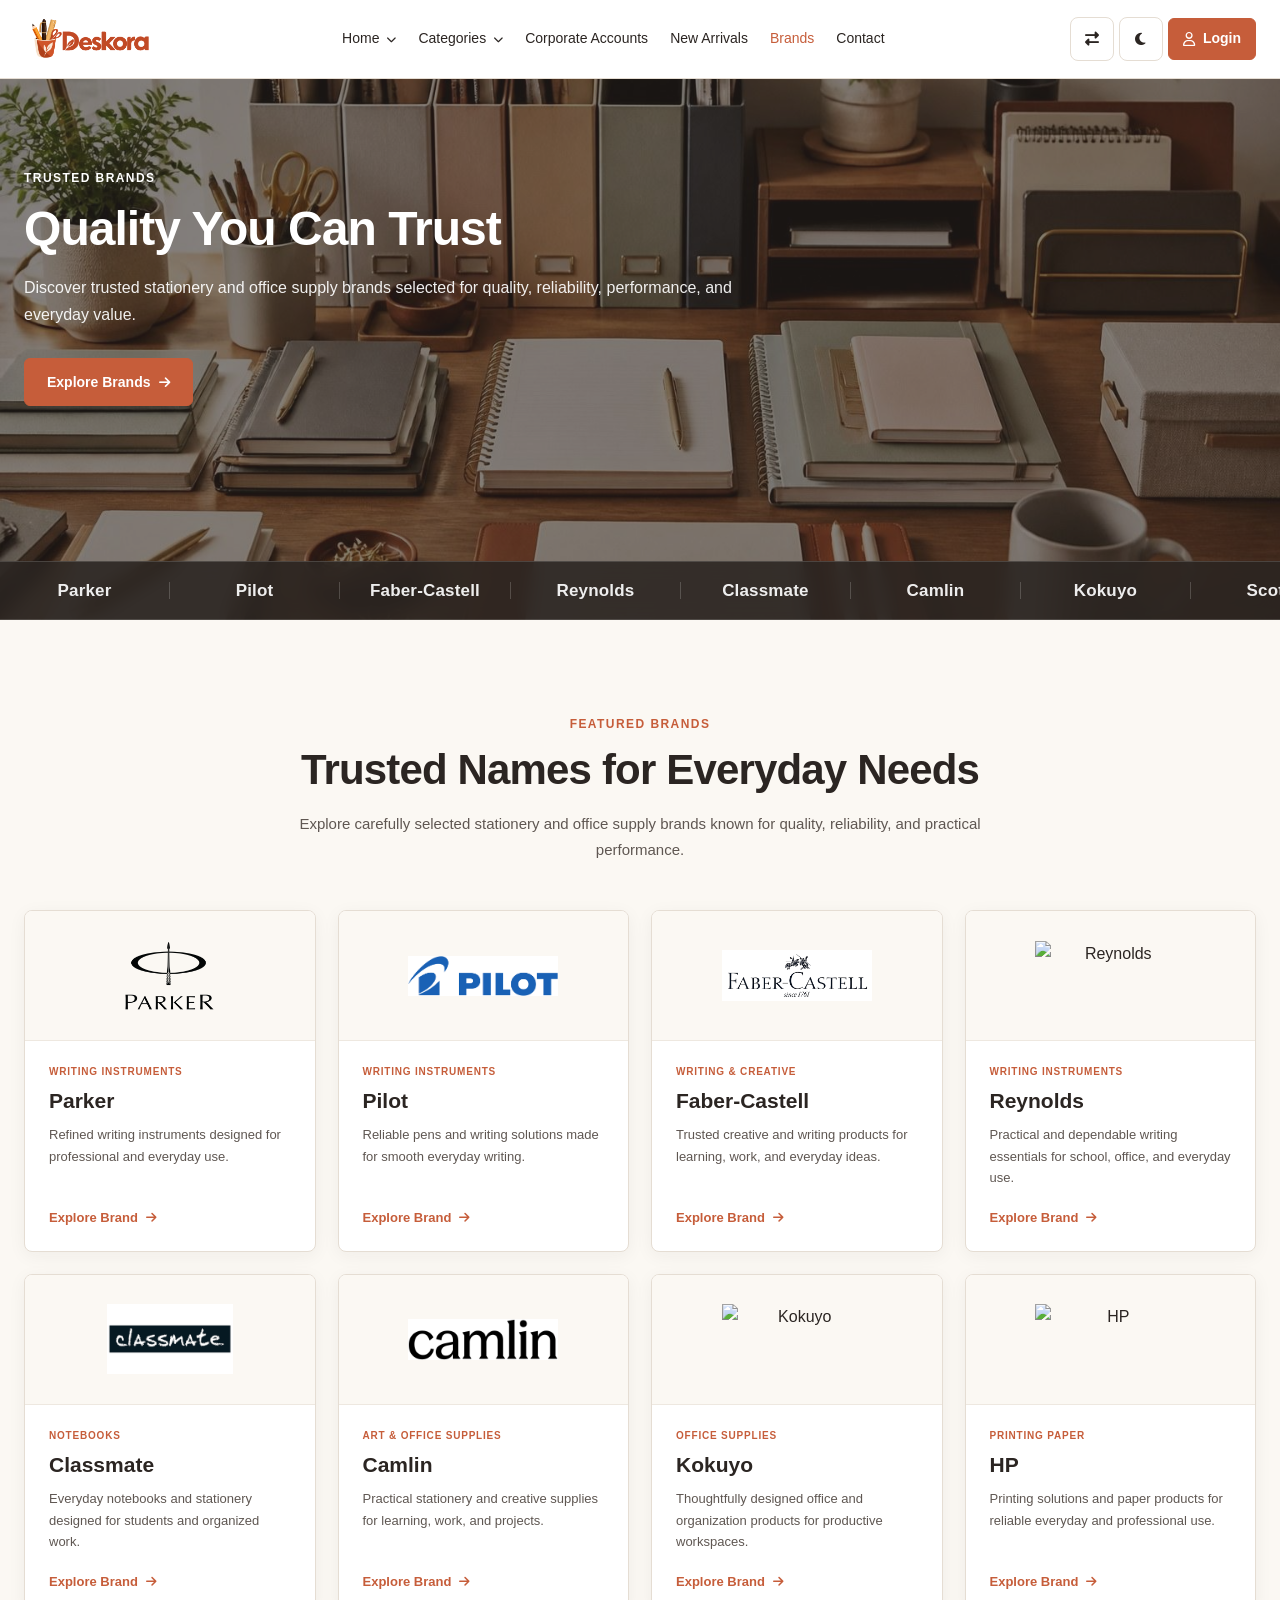
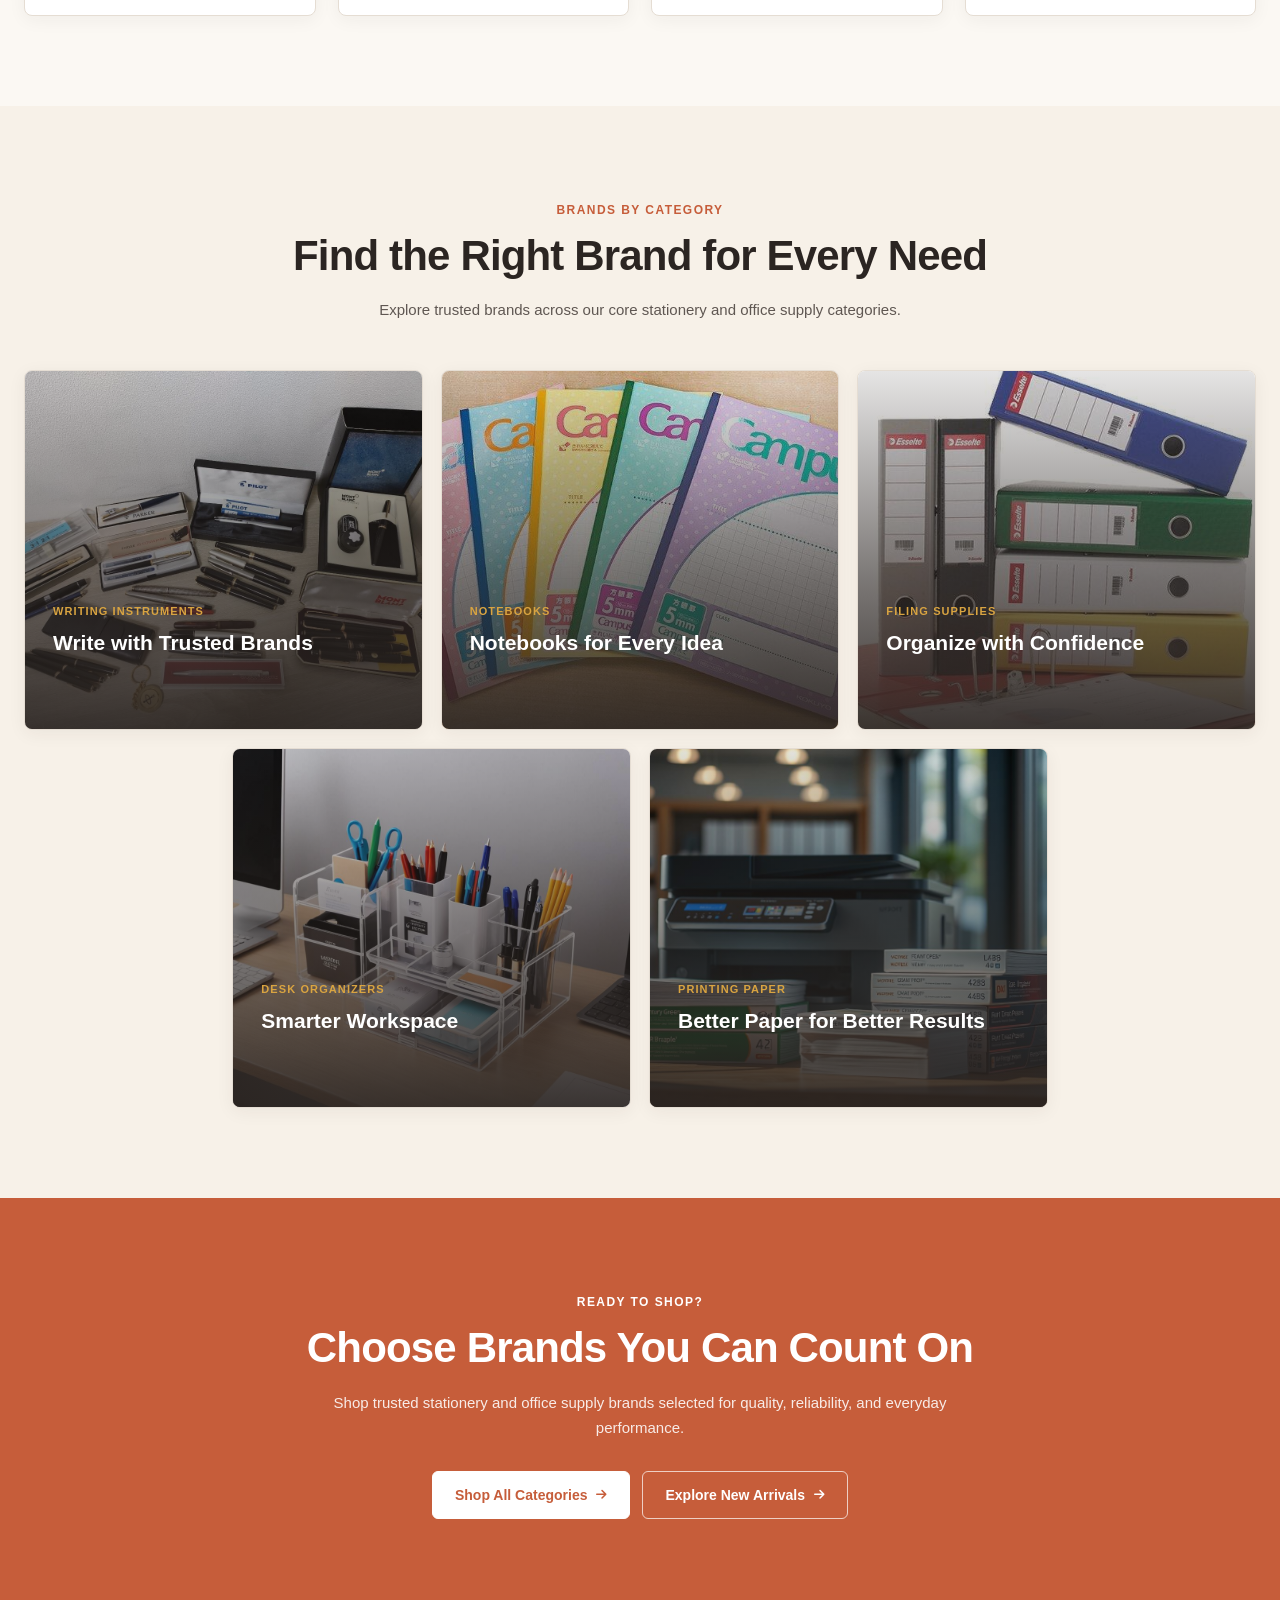
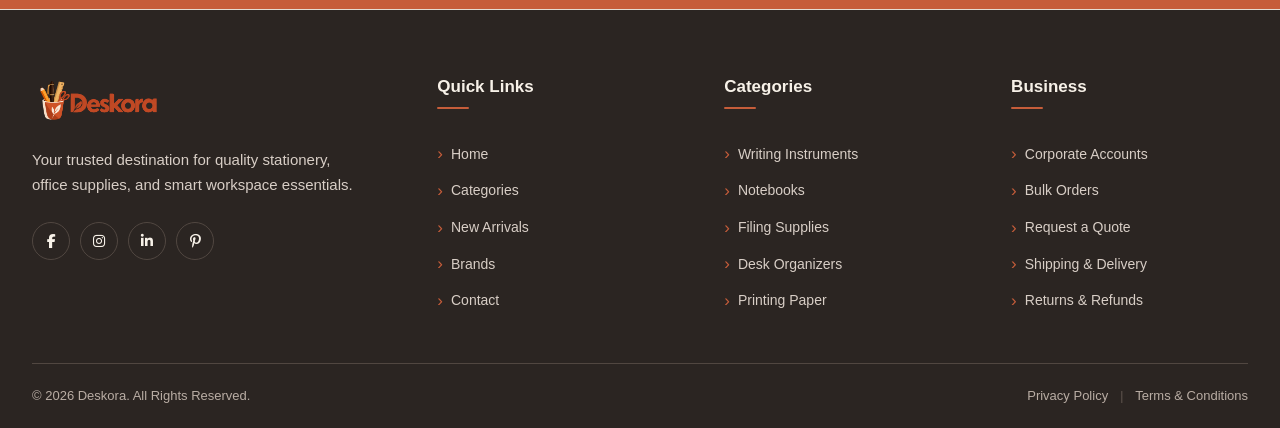
==== commit 5ffbac2d: "Add files via upload" ====
--- a/brands.html
+++ b/brands.html
@@ -921,11 +921,11 @@
     </div>
 
 </section>
-<! =========================================================
-   BRANDS PAGE
-   SECTION 2: FEATURED BRANDS
-   PART 1 - HTML
-========================================================= !>
+<!-- =========================================================
+     BRANDS PAGE
+     SECTION 2: FEATURED BRANDS
+     PART 1 - HTML
+========================================================= -->
 
 <section
     class="featured-brands-section"
@@ -935,7 +935,9 @@
 
     <div class="featured-brands-container">
 
-        <!-- SECTION HEADER -->
+        <!-- =================================================
+             SECTION HEADER
+        ================================================== -->
 
         <div class="featured-brands-header">
 
@@ -959,17 +961,28 @@
         </div>
 
 
-        <!-- BRAND GRID -->
+        <!-- =================================================
+             FEATURED BRAND GRID
+        ================================================== -->
 
         <div class="featured-brands-grid">
 
 
-            <!-- BRAND 01 -->
+            <!-- =================================================
+                 BRAND 01 — PARKER
+            ================================================== -->
 
             <article class="featured-brand-card">
 
                 <div class="featured-brand-logo">
-                    <span>Parker</span>
+
+                    <img
+                        src="images/brand-parker.jpg"
+                        alt="Parker"
+                        class="featured-brand-logo-image"
+                        loading="lazy"
+                    >
+
                 </div>
 
                 <div class="featured-brand-content">
@@ -1003,12 +1016,21 @@
             </article>
 
 
-            <!-- BRAND 02 -->
+            <!-- =================================================
+                 BRAND 02 — PILOT
+            ================================================== -->
 
             <article class="featured-brand-card">
 
                 <div class="featured-brand-logo">
-                    <span>Pilot</span>
+
+                    <img
+                        src="images/brand-pilot.png"
+                        alt="Pilot"
+                        class="featured-brand-logo-image"
+                        loading="lazy"
+                    >
+
                 </div>
 
                 <div class="featured-brand-content">
@@ -1042,12 +1064,21 @@
             </article>
 
 
-            <!-- BRAND 03 -->
+            <!-- =================================================
+                 BRAND 03 — FABER-CASTELL
+            ================================================== -->
 
             <article class="featured-brand-card">
 
                 <div class="featured-brand-logo">
-                    <span>Faber-Castell</span>
+
+                    <img
+                        src="images/brand-faber-castell.png"
+                        alt="Faber-Castell"
+                        class="featured-brand-logo-image"
+                        loading="lazy"
+                    >
+
                 </div>
 
                 <div class="featured-brand-content">
@@ -1081,12 +1112,21 @@
             </article>
 
 
-            <!-- BRAND 04 -->
+            <!-- =================================================
+                 BRAND 04 — REYNOLDS
+            ================================================== -->
 
             <article class="featured-brand-card">
 
                 <div class="featured-brand-logo">
-                    <span>Reynolds</span>
+
+                    <img
+                        src="images/brand-reynolds.png"
+                        alt="Reynolds"
+                        class="featured-brand-logo-image"
+                        loading="lazy"
+                    >
+
                 </div>
 
                 <div class="featured-brand-content">
@@ -1120,12 +1160,21 @@
             </article>
 
 
-            <!-- BRAND 05 -->
+            <!-- =================================================
+                 BRAND 05 — CLASSMATE
+            ================================================== -->
 
             <article class="featured-brand-card">
 
                 <div class="featured-brand-logo">
-                    <span>Classmate</span>
+
+                    <img
+                        src="images/brand-classmate.png"
+                        alt="Classmate"
+                        class="featured-brand-logo-image"
+                        loading="lazy"
+                    >
+
                 </div>
 
                 <div class="featured-brand-content">
@@ -1159,12 +1208,21 @@
             </article>
 
 
-            <!-- BRAND 06 -->
+            <!-- =================================================
+                 BRAND 06 — CAMLIN
+            ================================================== -->
 
             <article class="featured-brand-card">
 
                 <div class="featured-brand-logo">
-                    <span>Camlin</span>
+
+                    <img
+                        src="images/brand-camlin.png"
+                        alt="Camlin"
+                        class="featured-brand-logo-image"
+                        loading="lazy"
+                    >
+
                 </div>
 
                 <div class="featured-brand-content">
@@ -1198,12 +1256,21 @@
             </article>
 
 
-            <!-- BRAND 07 -->
+            <!-- =================================================
+                 BRAND 07 — KOKUYO
+            ================================================== -->
 
             <article class="featured-brand-card">
 
                 <div class="featured-brand-logo">
-                    <span>Kokuyo</span>
+
+                    <img
+                        src="images/brand-kokuyo.png"
+                        alt="Kokuyo"
+                        class="featured-brand-logo-image"
+                        loading="lazy"
+                    >
+
                 </div>
 
                 <div class="featured-brand-content">
@@ -1237,12 +1304,21 @@
             </article>
 
 
-            <!-- BRAND 08 -->
+            <!-- =================================================
+                 BRAND 08 — HP
+            ================================================== -->
 
             <article class="featured-brand-card">
 
                 <div class="featured-brand-logo">
-                    <span>HP</span>
+
+                    <img
+                        src="images/brand-hp.png"
+                        alt="HP"
+                        class="featured-brand-logo-image"
+                        loading="lazy"
+                    >
+
                 </div>
 
                 <div class="featured-brand-content">
@@ -1275,6 +1351,7 @@
 
             </article>
 
+
         </div>
 
     </div>
@@ -1562,317 +1639,6 @@
                 </div>
 
             </article>
-
-        </div>
-
-    </div>
-
-</section>
-<! =========================================================
-   BRANDS PAGE
-   SECTION 4: POPULAR BRANDS
-   PART 1 - HTML
-========================================================= !>
-
-<section
-    class="popular-brands-section"
-    id="popularBrands"
-    aria-labelledby="popularBrandsTitle"
->
-
-    <div class="popular-brands-container">
-
-        <!-- SECTION HEADER -->
-
-        <div class="popular-brands-header">
-
-            <span class="section-eyebrow">
-                POPULAR BRANDS
-            </span>
-
-            <h2
-                class="popular-brands-title"
-                id="popularBrandsTitle"
-            >
-                More Brands to Explore
-            </h2>
-
-            <p class="popular-brands-description">
-                Discover more trusted names offering dependable
-                stationery and office solutions for work, study,
-                and everyday use.
-            </p>
-
-        </div>
-
-
-        <!-- BRAND GRID -->
-
-        <div class="popular-brands-grid">
-
-
-            <!-- BRAND 01 -->
-
-            <a
-                href="#"
-                class="popular-brand-card"
-            >
-
-                <div class="popular-brand-logo">
-                    <span>Kokuyo</span>
-                </div>
-
-                <div class="popular-brand-info">
-
-                    <h3 class="popular-brand-name">
-                        Kokuyo
-                    </h3>
-
-                    <span class="popular-brand-category">
-                        Office Supplies
-                    </span>
-
-                </div>
-
-                <span class="popular-brand-arrow">
-                    <i
-                        class="fas fa-arrow-right"
-                        aria-hidden="true"
-                    ></i>
-                </span>
-
-            </a>
-
-
-            <!-- BRAND 02 -->
-
-            <a
-                href="#"
-                class="popular-brand-card"
-            >
-
-                <div class="popular-brand-logo">
-                    <span>Scotch</span>
-                </div>
-
-                <div class="popular-brand-info">
-
-                    <h3 class="popular-brand-name">
-                        Scotch
-                    </h3>
-
-                    <span class="popular-brand-category">
-                        Adhesives &amp; Supplies
-                    </span>
-
-                </div>
-
-                <span class="popular-brand-arrow">
-                    <i
-                        class="fas fa-arrow-right"
-                        aria-hidden="true"
-                    ></i>
-                </span>
-
-            </a>
-
-
-            <!-- BRAND 03 -->
-
-            <a
-                href="category-printing-paper.html"
-                class="popular-brand-card"
-            >
-
-                <div class="popular-brand-logo">
-                    <span>HP</span>
-                </div>
-
-                <div class="popular-brand-info">
-
-                    <h3 class="popular-brand-name">
-                        HP
-                    </h3>
-
-                    <span class="popular-brand-category">
-                        Printing &amp; Paper
-                    </span>
-
-                </div>
-
-                <span class="popular-brand-arrow">
-                    <i
-                        class="fas fa-arrow-right"
-                        aria-hidden="true"
-                    ></i>
-                </span>
-
-            </a>
-
-
-            <!-- BRAND 04 -->
-
-            <a
-                href="category-printing-paper.html"
-                class="popular-brand-card"
-            >
-
-                <div class="popular-brand-logo">
-                    <span>Canon</span>
-                </div>
-
-                <div class="popular-brand-info">
-
-                    <h3 class="popular-brand-name">
-                        Canon
-                    </h3>
-
-                    <span class="popular-brand-category">
-                        Printing &amp; Paper
-                    </span>
-
-                </div>
-
-                <span class="popular-brand-arrow">
-                    <i
-                        class="fas fa-arrow-right"
-                        aria-hidden="true"
-                    ></i>
-                </span>
-
-            </a>
-
-
-            <!-- BRAND 05 -->
-
-            <a
-                href="#"
-                class="popular-brand-card"
-            >
-
-                <div class="popular-brand-logo">
-                    <span>Camlin</span>
-                </div>
-
-                <div class="popular-brand-info">
-
-                    <h3 class="popular-brand-name">
-                        Camlin
-                    </h3>
-
-                    <span class="popular-brand-category">
-                        Art &amp; Stationery
-                    </span>
-
-                </div>
-
-                <span class="popular-brand-arrow">
-                    <i
-                        class="fas fa-arrow-right"
-                        aria-hidden="true"
-                    ></i>
-                </span>
-
-            </a>
-
-
-            <!-- BRAND 06 -->
-
-            <a
-                href="category-notebooks.html"
-                class="popular-brand-card"
-            >
-
-                <div class="popular-brand-logo">
-                    <span>Classmate</span>
-                </div>
-
-                <div class="popular-brand-info">
-
-                    <h3 class="popular-brand-name">
-                        Classmate
-                    </h3>
-
-                    <span class="popular-brand-category">
-                        Notebooks &amp; Stationery
-                    </span>
-
-                </div>
-
-                <span class="popular-brand-arrow">
-                    <i
-                        class="fas fa-arrow-right"
-                        aria-hidden="true"
-                    ></i>
-                </span>
-
-            </a>
-
-
-            <!-- BRAND 07 -->
-
-            <a
-                href="category-writing-instruments.html"
-                class="popular-brand-card"
-            >
-
-                <div class="popular-brand-logo">
-                    <span>Reynolds</span>
-                </div>
-
-                <div class="popular-brand-info">
-
-                    <h3 class="popular-brand-name">
-                        Reynolds
-                    </h3>
-
-                    <span class="popular-brand-category">
-                        Writing Instruments
-                    </span>
-
-                </div>
-
-                <span class="popular-brand-arrow">
-                    <i
-                        class="fas fa-arrow-right"
-                        aria-hidden="true"
-                    ></i>
-                </span>
-
-            </a>
-
-
-            <!-- BRAND 08 -->
-
-            <a
-                href="category-writing-instruments.html"
-                class="popular-brand-card"
-            >
-
-                <div class="popular-brand-logo">
-                    <span>Pilot</span>
-                </div>
-
-                <div class="popular-brand-info">
-
-                    <h3 class="popular-brand-name">
-                        Pilot
-                    </h3>
-
-                    <span class="popular-brand-category">
-                        Writing Instruments
-                    </span>
-
-                </div>
-
-                <span class="popular-brand-arrow">
-                    <i
-                        class="fas fa-arrow-right"
-                        aria-hidden="true"
-                    ></i>
-                </span>
-
-            </a>
 
         </div>
 
--- a/css/style.css
+++ b/css/style.css
@@ -0,0 +1,28033 @@
+/* =========================================================
+   SEPTEMBER WEBSITE - STATIONERY STORE
+   PART 2 - MAIN CSS + DARK MODE
+
+   Theme:
+   Primary     : Terracotta
+   Background  : Cream
+   Dark        : Deep Brown
+   Accent      : Warm Gold
+   Font        : Inter
+========================================================= */
+
+
+/* =========================================================
+   1. ROOT VARIABLES
+========================================================= */
+
+:root {
+
+    /* ---------- COLORS ---------- */
+
+    --primary-color: #C65D3A;
+    --primary-dark: #A94A2D;
+    --primary-light: #D97958;
+
+    --secondary-color: #2B2522;
+    --accent-color: #D9A441;
+
+    --body-background: #F7F1E8;
+    --surface-color: #FFFFFF;
+    --surface-soft: #FBF8F3;
+
+    --text-color: #2B2522;
+    --text-secondary: #5F5752;
+    --text-muted: #756B65;
+
+    --border-color: #E5DDD3;
+    --border-light: #EEE8E0;
+
+    --white-color: #FFFFFF;
+    --black-color: #000000;
+
+    /* ---------- TYPOGRAPHY ---------- */
+
+    --font-family: "Inter", sans-serif;
+
+    --font-size-xs: 0.75rem;
+    --font-size-sm: 0.875rem;
+    --font-size-base: 1rem;
+    --font-size-md: 1.0625rem;
+    --font-size-lg: 1.125rem;
+
+    --font-weight-regular: 400;
+    --font-weight-medium: 500;
+    --font-weight-semibold: 600;
+    --font-weight-bold: 700;
+
+    /* ---------- HEADER ---------- */
+
+    --header-height: 78px;
+
+    /* ---------- BORDER RADIUS ---------- */
+
+    --radius-sm: 6px;
+    --radius-md: 8px;
+    --radius-lg: 12px;
+
+    /* ---------- SHADOW ---------- */
+
+    --shadow-sm: 0 2px 8px rgba(43, 37, 34, 0.06);
+
+    --shadow-md:
+        0 8px 24px rgba(43, 37, 34, 0.10);
+
+    --shadow-dropdown:
+        0 12px 30px rgba(43, 37, 34, 0.12);
+
+    /* ---------- TRANSITION ---------- */
+
+    --transition-fast: 0.2s ease;
+
+    --transition-normal: 0.3s ease;
+
+}
+
+
+/* =========================================================
+   2. DARK MODE VARIABLES
+========================================================= */
+
+body.dark-mode {
+
+    --body-background: #211D1B;
+
+    --surface-color: #2B2522;
+    --surface-soft: #332C28;
+
+    --text-color: #F7F1E8;
+    --text-secondary: #D8CEC6;
+    --text-muted: #B9ADA4;
+
+    --border-color: #4A403A;
+    --border-light: #3E3631;
+
+    --secondary-color: #F7F1E8;
+
+    --primary-color: #D97958;
+    --primary-dark: #C65D3A;
+    --primary-light: #E08C6E;
+
+    --accent-color: #E0B35C;
+
+    --white-color: #FFFFFF;
+
+    --shadow-sm:
+        0 2px 8px rgba(0, 0, 0, 0.18);
+
+    --shadow-md:
+        0 8px 24px rgba(0, 0, 0, 0.25);
+
+    --shadow-dropdown:
+        0 12px 30px rgba(0, 0, 0, 0.30);
+}
+
+
+/* =========================================================
+   3. RESET
+========================================================= */
+
+*,
+*::before,
+*::after {
+    margin: 0;
+    padding: 0;
+    box-sizing: border-box;
+}
+
+
+html {
+    scroll-behavior: smooth;
+}
+
+
+body {
+
+    min-height: 100vh;
+
+    font-family: var(--font-family);
+
+    font-size: var(--font-size-base);
+
+    font-weight: var(--font-weight-regular);
+
+    line-height: 1.6;
+
+    color: var(--text-color);
+
+    background-color: var(--body-background);
+
+    transition:
+        background-color var(--transition-normal),
+        color var(--transition-normal);
+
+}
+
+
+body.menu-open {
+    overflow: hidden;
+}
+
+
+img {
+    display: block;
+    max-width: 100%;
+}
+
+
+button,
+input,
+textarea,
+select {
+    font: inherit;
+}
+
+
+button {
+    border: none;
+    background: none;
+    cursor: pointer;
+}
+
+
+a {
+    color: inherit;
+    text-decoration: none;
+}
+
+
+ul,
+ol {
+    list-style: none;
+}
+
+
+/* =========================================================
+   4. HEADER
+========================================================= */
+
+.site-header {
+
+    position: fixed;
+
+    width: 100%;
+
+    min-height: var(--header-height);
+
+    background-color: var(--surface-color);
+
+    border-bottom: 1px solid var(--border-color);
+
+    z-index: 1000;
+
+    transition:
+        background-color var(--transition-normal),
+        border-color var(--transition-normal);
+
+}
+
+
+.header-container {
+
+    width: min(100% - 48px, 1400px);
+
+    min-height: var(--header-height);
+
+    margin: 0 auto;
+
+    display: flex;
+
+    align-items: center;
+
+    justify-content: space-between;
+
+    gap: 24px;
+
+}
+
+
+/* =========================================================
+   5. LOGO
+========================================================= */
+
+.site-logo {
+
+    flex: 0 0 auto;
+
+    display: inline-flex;
+
+    align-items: center;
+
+    justify-content: center;
+
+    min-width: 120px;
+
+}
+
+
+.site-logo img {
+
+    width: auto;
+
+    max-width: 170px;
+
+    max-height: 52px;
+
+    object-fit: contain;
+
+}
+
+
+/* =========================================================
+   6. DESKTOP NAVIGATION
+========================================================= */
+
+.main-navigation {
+
+    display: flex;
+
+    align-items: center;
+
+    justify-content: center;
+
+    flex: 1;
+
+}
+
+
+.nav-list {
+
+    display: flex;
+
+    align-items: center;
+
+    justify-content: center;
+
+    gap: 4px;
+
+}
+
+
+.nav-item {
+
+    position: relative;
+
+}
+
+
+.nav-link {
+
+    min-height: 42px;
+
+    padding: 8px 12px;
+
+    display: inline-flex;
+
+    align-items: center;
+
+    justify-content: center;
+
+    gap: 7px;
+
+    color: var(--text-color);
+
+    font-size: var(--font-size-sm);
+
+    font-weight: var(--font-weight-medium);
+
+    line-height: 1.4;
+
+    white-space: nowrap;
+
+    border-radius: var(--radius-sm);
+
+    transition:
+        color var(--transition-fast),
+        background-color var(--transition-fast);
+
+}
+
+
+.nav-link:hover,
+.nav-link:focus-visible {
+
+    color: var(--primary-color);
+
+    background-color: rgba(198, 93, 58, 0.08);
+
+}
+
+
+.nav-link i {
+
+    font-size: 10px;
+
+    transition:
+        transform var(--transition-fast);
+
+}
+
+
+.nav-item-dropdown:hover .nav-link i,
+.nav-item-dropdown.is-open .nav-link i {
+
+    transform: rotate(180deg);
+
+}
+
+
+/* =========================================================
+   7. DESKTOP DROPDOWN
+========================================================= */
+
+.dropdown-menu {
+
+    position: absolute;
+
+    top: calc(100% + 8px);
+
+    left: 0;
+
+    min-width: 220px;
+
+    padding: 8px;
+
+    background-color: var(--surface-color);
+
+    border: 1px solid var(--border-color);
+
+    border-radius: var(--radius-md);
+
+    box-shadow: var(--shadow-dropdown);
+
+    opacity: 0;
+
+    visibility: hidden;
+
+    transform: translateY(8px);
+
+    pointer-events: none;
+
+    transition:
+        opacity var(--transition-fast),
+        visibility var(--transition-fast),
+        transform var(--transition-fast);
+
+    z-index: 1100;
+
+}
+
+
+.nav-item-dropdown:hover > .dropdown-menu,
+.nav-item-dropdown.is-open > .dropdown-menu {
+
+    opacity: 1;
+
+    visibility: visible;
+
+    transform: translateY(0);
+
+    pointer-events: auto;
+
+}
+
+
+.dropdown-menu li {
+
+    width: 100%;
+
+}
+
+
+.dropdown-link {
+
+    width: 100%;
+
+    min-height: 40px;
+
+    padding: 9px 12px;
+
+    display: flex;
+
+    align-items: center;
+
+    color: var(--text-color);
+
+    font-size: var(--font-size-sm);
+
+    font-weight: var(--font-weight-regular);
+
+    line-height: 1.4;
+
+    border-radius: var(--radius-sm);
+
+    transition:
+        color var(--transition-fast),
+        background-color var(--transition-fast);
+
+}
+
+
+.dropdown-link:hover,
+.dropdown-link:focus-visible {
+
+    color: var(--primary-color);
+
+    background-color: rgba(198, 93, 58, 0.08);
+
+}
+
+
+/* =========================================================
+   8. HEADER ACTIONS
+========================================================= */
+
+.header-actions {
+
+    display: flex;
+
+    align-items: center;
+
+    justify-content: flex-end;
+
+    gap: 8px;
+
+    flex: 0 0 auto;
+
+}
+
+
+/* =========================================================
+   9. HEADER ACTION BUTTONS
+========================================================= */
+
+.header-action-btn {
+
+    min-height: 40px;
+
+    padding: 8px 10px;
+
+    display: inline-flex;
+
+    align-items: center;
+
+    justify-content: center;
+
+    gap: 7px;
+
+    color: var(--text-color);
+
+    background-color: transparent;
+
+    border: 1px solid transparent;
+
+    border-radius: var(--radius-sm);
+
+    font-size: var(--font-size-xs);
+
+    font-weight: var(--font-weight-semibold);
+
+    line-height: 1.4;
+
+    white-space: nowrap;
+
+    transition:
+        color var(--transition-fast),
+        background-color var(--transition-fast),
+        border-color var(--transition-fast);
+
+}
+
+
+.header-action-btn i {
+
+    font-size: 14px;
+
+}
+
+
+.header-action-btn:hover,
+.header-action-btn:focus-visible {
+
+    color: var(--primary-color);
+
+    background-color: rgba(198, 93, 58, 0.08);
+
+    border-color: rgba(198, 93, 58, 0.18);
+
+}
+
+
+/* =========================================================
+   10. THEME ICONS
+========================================================= */
+
+.theme-icon-light {
+
+    display: none;
+
+}
+
+
+body.dark-mode .theme-icon-dark {
+
+    display: none;
+
+}
+
+
+body.dark-mode .theme-icon-light {
+
+    display: inline-block;
+
+}
+
+
+/* =========================================================
+   11. LOGIN BUTTON
+========================================================= */
+
+.header-login-btn {
+
+    min-height: 42px;
+
+    padding: 9px 16px;
+
+    display: inline-flex;
+
+    align-items: center;
+
+    justify-content: center;
+
+    gap: 8px;
+
+    color: var(--white-color);
+
+    background-color: var(--primary-color);
+
+    border: 1px solid var(--primary-color);
+
+    border-radius: var(--radius-sm);
+
+    font-size: var(--font-size-sm);
+
+    font-weight: var(--font-weight-semibold);
+
+    line-height: 1.4;
+
+    white-space: nowrap;
+
+    transition:
+        color var(--transition-fast),
+        background-color var(--transition-fast),
+        border-color var(--transition-fast),
+        transform var(--transition-fast);
+
+}
+
+
+.header-login-btn i {
+
+    font-size: 14px;
+
+}
+
+
+.header-login-btn:hover,
+.header-login-btn:focus-visible {
+
+    color: var(--primary-color);
+
+    background-color: var(--surface-color);
+
+    border-color: var(--primary-color);
+
+    transform: translateY(-1px);
+
+}
+
+
+/* =========================================================
+   12. HAMBURGER BUTTON
+========================================================= */
+
+.menu-toggle {
+
+    width: 44px;
+
+    height: 44px;
+
+    display: none;
+
+    flex-direction: column;
+
+    align-items: center;
+
+    justify-content: center;
+
+    gap: 5px;
+
+    flex: 0 0 auto;
+
+    border: 1px solid var(--border-color);
+
+    border-radius: var(--radius-sm);
+
+    background-color: transparent;
+
+    transition:
+        background-color var(--transition-fast),
+        border-color var(--transition-fast);
+
+}
+
+
+.menu-toggle:hover,
+.menu-toggle:focus-visible {
+
+    background-color: rgba(198, 93, 58, 0.08);
+
+    border-color: var(--primary-color);
+
+}
+
+
+.menu-line {
+
+    width: 20px;
+
+    height: 2px;
+
+    display: block;
+
+    background-color: var(--text-color);
+
+    border-radius: 10px;
+
+    transition:
+        transform var(--transition-normal),
+        opacity var(--transition-normal);
+
+}
+
+
+.menu-toggle.is-active .menu-line:nth-child(1) {
+
+    transform: translateY(7px) rotate(45deg);
+
+}
+
+
+.menu-toggle.is-active .menu-line:nth-child(2) {
+
+    opacity: 0;
+
+}
+
+
+.menu-toggle.is-active .menu-line:nth-child(3) {
+
+    transform: translateY(-7px) rotate(-45deg);
+
+}
+
+
+/* =========================================================
+   13. MOBILE / TABLET MENU
+========================================================= */
+
+.mobile-menu {
+
+    display: none;
+
+}
+
+
+.mobile-menu-inner {
+
+    width: min(100% - 32px, 700px);
+
+    margin: 0 auto;
+
+    padding: 20px 0 28px;
+
+}
+
+
+/* =========================================================
+   14. MOBILE NAVIGATION
+========================================================= */
+
+.mobile-nav-list {
+
+    display: flex;
+
+    flex-direction: column;
+
+    gap: 4px;
+
+}
+
+
+.mobile-nav-item {
+
+    width: 100%;
+
+}
+
+
+.mobile-nav-link {
+
+    width: 100%;
+
+    min-height: 48px;
+
+    padding: 11px 14px;
+
+    display: flex;
+
+    align-items: center;
+
+    justify-content: space-between;
+
+    gap: 12px;
+
+    color: var(--text-color);
+
+    background-color: transparent;
+
+    border-radius: var(--radius-sm);
+
+    font-size: var(--font-size-base);
+
+    font-weight: var(--font-weight-medium);
+
+    line-height: 1.4;
+
+    text-align: left;
+
+    transition:
+        color var(--transition-fast),
+        background-color var(--transition-fast);
+
+}
+
+
+.mobile-nav-link:hover,
+.mobile-nav-link:focus-visible {
+
+    color: var(--primary-color);
+
+    background-color: rgba(198, 93, 58, 0.08);
+
+}
+
+
+.mobile-nav-link i {
+
+    font-size: 11px;
+
+    transition:
+        transform var(--transition-fast);
+
+}
+
+
+.mobile-dropdown.is-open
+.mobile-dropdown-toggle i {
+
+    transform: rotate(180deg);
+
+}
+/* RTL + Dark Mode — Equal Size */
+.rtl-toggle-btn,
+.theme-toggle-btn {
+    width: 44px;
+    height: 44px;
+    padding: 0;
+
+    display: inline-flex;
+    align-items: center;
+    justify-content: center;
+
+    border: 1px solid var(--border-color);
+    border-radius: 8px;
+
+    box-sizing: border-box;
+}
+
+/* =========================================================
+   15. MOBILE DROPDOWN
+========================================================= */
+
+.mobile-dropdown-menu {
+
+    display: none;
+
+    padding: 4px 0 6px 16px;
+
+}
+
+
+.mobile-dropdown.is-open
+.mobile-dropdown-menu {
+
+    display: block;
+
+}
+
+
+.mobile-dropdown-link {
+
+    width: 100%;
+
+    min-height: 42px;
+
+    padding: 9px 14px;
+
+    display: flex;
+
+    align-items: center;
+
+    color: var(--text-secondary);
+
+    font-size: var(--font-size-sm);
+
+    font-weight: var(--font-weight-regular);
+
+    line-height: 1.4;
+
+    border-left: 2px solid var(--border-color);
+
+    transition:
+        color var(--transition-fast),
+        background-color var(--transition-fast),
+        border-color var(--transition-fast);
+
+}
+
+
+.mobile-dropdown-link:hover,
+.mobile-dropdown-link:focus-visible {
+
+    color: var(--primary-color);
+
+    background-color: rgba(198, 93, 58, 0.06);
+
+    border-left-color: var(--primary-color);
+
+}
+
+
+/* =========================================================
+   16. MOBILE ACTIONS
+========================================================= */
+
+.mobile-menu-actions {
+
+    margin-top: 20px;
+
+    padding-top: 20px;
+
+    display: flex;
+
+    flex-direction: column;
+
+    gap: 8px;
+
+    border-top: 1px solid var(--border-color);
+
+}
+
+
+.mobile-action-btn,
+.mobile-login-btn {
+
+    width: 100%;
+
+    min-height: 46px;
+
+    padding: 10px 14px;
+
+    display: flex;
+
+    align-items: center;
+
+    justify-content: center;
+
+    gap: 9px;
+
+    border-radius: var(--radius-sm);
+
+    font-size: var(--font-size-sm);
+
+    font-weight: var(--font-weight-semibold);
+
+    line-height: 1.4;
+
+    transition:
+        color var(--transition-fast),
+        background-color var(--transition-fast),
+        border-color var(--transition-fast);
+
+}
+
+
+/* =========================================================
+   17. MOBILE RTL / DARK MODE BUTTON
+========================================================= */
+
+.mobile-action-btn {
+
+    color: var(--text-color);
+
+    background-color: transparent;
+
+    border: 1px solid var(--border-color);
+
+}
+
+
+.mobile-action-btn:hover,
+.mobile-action-btn:focus-visible {
+
+    color: var(--primary-color);
+
+    background-color: rgba(198, 93, 58, 0.08);
+
+    border-color: var(--primary-color);
+
+}
+
+
+/* =========================================================
+   18. MOBILE LOGIN
+========================================================= */
+
+.mobile-login-btn {
+
+    color: var(--white-color);
+
+    background-color: var(--primary-color);
+
+    border: 1px solid var(--primary-color);
+
+}
+
+
+.mobile-login-btn:hover,
+.mobile-login-btn:focus-visible {
+
+    color: var(--primary-color);
+
+    background-color: var(--surface-color);
+
+    border-color: var(--primary-color);
+
+}
+
+
+/* =========================================================
+   19. MAIN CONTENT FOUNDATION
+========================================================= */
+
+#mainContent {
+
+    width: 100%;
+
+    min-height: 60vh;
+
+}
+
+
+/* =========================================================
+   20. FOCUS ACCESSIBILITY
+========================================================= */
+
+a:focus-visible,
+button:focus-visible {
+
+    outline: 2px solid var(--primary-color);
+
+    outline-offset: 2px;
+
+}
+
+
+/* =========================================================
+   21. RTL SUPPORT FOUNDATION
+========================================================= */
+
+html[dir="rtl"] {
+
+    text-align: right;
+
+}
+
+
+html[dir="rtl"] .dropdown-menu {
+
+    left: auto;
+
+    right: 0;
+
+}
+
+
+html[dir="rtl"] .mobile-dropdown-menu {
+
+    padding-left: 0;
+
+    padding-right: 16px;
+
+}
+
+
+html[dir="rtl"] .mobile-dropdown-link {
+
+    border-left: none;
+
+    border-right: 2px solid var(--border-color);
+
+}
+
+
+html[dir="rtl"] .mobile-dropdown-link:hover,
+html[dir="rtl"] .mobile-dropdown-link:focus-visible {
+
+    border-right-color: var(--primary-color);
+
+}
+
+
+html[dir="rtl"] .nav-link i,
+html[dir="rtl"] .mobile-nav-link i {
+
+    margin-left: 0;
+
+}
+
+
+/* =========================================================
+   22. DARK MODE - HEADER SPECIFIC
+========================================================= */
+
+body.dark-mode .site-header {
+
+    background-color: var(--surface-color);
+
+    border-bottom-color: var(--border-color);
+
+}
+
+
+body.dark-mode .nav-link:hover,
+body.dark-mode .nav-link:focus-visible {
+
+    color: var(--primary-light);
+
+    background-color: rgba(217, 121, 88, 0.12);
+
+}
+
+
+body.dark-mode .dropdown-link:hover,
+body.dark-mode .dropdown-link:focus-visible {
+
+    color: var(--primary-light);
+
+    background-color: rgba(217, 121, 88, 0.12);
+
+}
+
+
+body.dark-mode .header-action-btn:hover,
+body.dark-mode .header-action-btn:focus-visible {
+
+    color: var(--primary-light);
+
+    background-color: rgba(217, 121, 88, 0.12);
+
+    border-color: rgba(217, 121, 88, 0.25);
+
+}
+
+
+/* =========================================================
+   23. DARK MODE PRIMARY LOGIN HOVER
+   Primary button remains terracotta.
+   Hover becomes cream/white with terracotta text.
+========================================================= */
+
+body.dark-mode .header-login-btn:hover,
+body.dark-mode .header-login-btn:focus-visible {
+
+    color: var(--primary-color);
+
+    background-color: var(--surface-color);
+
+    border-color: var(--primary-color);
+
+}
+
+
+body.dark-mode .mobile-login-btn:hover,
+body.dark-mode .mobile-login-btn:focus-visible {
+
+    color: var(--primary-color);
+
+    background-color: var(--surface-color);
+
+    border-color: var(--primary-color);
+
+}
+
+
+/* =========================================================
+   24. REDUCED MOTION
+========================================================= */
+
+@media (prefers-reduced-motion: reduce) {
+
+    *,
+    *::before,
+    *::after {
+
+        scroll-behavior: auto !important;
+
+        transition-duration: 0.01ms !important;
+
+        animation-duration: 0.01ms !important;
+
+        animation-iteration-count: 1 !important;
+
+    }
+
+}
+
+
+
+
+
+
+/* =========================================================
+   DESKORA STATIONERY STORE
+   FOOTER
+   PART 2 - MAIN CSS + DARK MODE
+========================================================= */
+
+
+/* =========================================================
+   FOOTER BASE
+========================================================= */
+
+.site-footer {
+    width: 100%;
+    margin-top: 0;
+    background: var(--secondary-color);
+    color: var(--text-color);
+    border-top: 1px solid var(--border-color);
+}
+
+.footer-container {
+    width: 100%;
+    max-width: 1400px;
+    margin: 0 auto;
+    padding: 0 32px;
+}
+
+
+/* =========================================================
+   FOOTER MAIN
+========================================================= */
+
+.footer-main {
+    display: grid;
+    grid-template-columns: 1.5fr 1fr 1fr 1fr;
+    gap: 60px;
+    padding: 70px 0 55px;
+}
+
+
+/* =========================================================
+   FOOTER BRAND
+========================================================= */
+
+.footer-brand {
+    max-width: 340px;
+}
+
+.footer-logo {
+    display: inline-flex;
+    align-items: center;
+    text-decoration: none;
+    margin-bottom: 20px;
+}
+
+.footer-logo img {
+    display: block;
+    width: auto;
+    max-width: 180px;
+    height: 52px;
+    object-fit: contain;
+}
+
+.footer-description {
+    margin: 0;
+    max-width: 330px;
+    font-size: 15px;
+    line-height: 1.7;
+    color: #D8CEC6;
+}
+
+
+/* =========================================================
+   FOOTER TITLES
+========================================================= */
+
+.footer-title {
+    position: relative;
+    margin: 0 0 22px;
+    padding-bottom: 10px;
+
+    font-family: "Inter", sans-serif;
+    font-size: 17px;
+    font-weight: 700;
+    line-height: 1.4;
+
+    color: #F7F1E8;
+}
+
+.footer-title::after {
+    content: "";
+    display: block;
+
+    width: 32px;
+    height: 2px;
+
+    margin-top: 9px;
+
+    background: var(--primary-color);
+    border-radius: 2px;
+}
+
+
+/* =========================================================
+   FOOTER LINKS
+========================================================= */
+
+.footer-links {
+    display: flex;
+    flex-direction: column;
+    gap: 11px;
+
+    margin: 0;
+    padding: 0;
+
+    list-style: none;
+}
+
+.footer-links li {
+    margin: 0;
+    padding: 0;
+}
+
+.footer-links a {
+    display: inline-flex;
+    align-items: center;
+
+    position: relative;
+
+    color: #D8CEC6;
+    text-decoration: none;
+
+    font-family: "Inter", sans-serif;
+    font-size: 14px;
+    font-weight: 400;
+    line-height: 1.6;
+
+    transition:
+        color 0.25s ease,
+        transform 0.25s ease;
+}
+
+.footer-links a::before {
+    content: "›";
+
+    margin-right: 8px;
+
+    color: var(--primary-color);
+
+    font-size: 17px;
+    line-height: 1;
+
+    transition:
+        transform 0.25s ease,
+        color 0.25s ease;
+}
+
+.footer-links a:hover {
+    color: var(--primary-light);
+    transform: translateX(3px);
+}
+
+.footer-links a:hover::before {
+    color: var(--primary-light);
+    transform: translateX(2px);
+}
+
+
+/* =========================================================
+   FOOTER SOCIAL ICONS
+========================================================= */
+
+.footer-socials {
+    display: flex;
+    align-items: center;
+    gap: 10px;
+
+    margin-top: 24px;
+}
+
+.footer-social-link {
+    display: inline-flex;
+    align-items: center;
+    justify-content: center;
+
+    width: 38px;
+    height: 38px;
+
+    border: 1px solid #514741;
+    border-radius: 50%;
+
+    background: transparent;
+    color: #F7F1E8;
+
+    text-decoration: none;
+
+    font-size: 14px;
+
+    transition:
+        background-color 0.25s ease,
+        border-color 0.25s ease,
+        color 0.25s ease,
+        transform 0.25s ease;
+}
+
+.footer-social-link:hover {
+    background: var(--primary-color);
+    border-color: var(--primary-color);
+    color: #FFFFFF;
+
+    transform: translateY(-3px);
+}
+
+
+/* =========================================================
+   FOOTER BOTTOM
+========================================================= */
+
+.footer-bottom {
+    display: flex;
+    align-items: center;
+    justify-content: space-between;
+
+    gap: 20px;
+
+    padding: 22px 0;
+
+    border-top: 1px solid #514741;
+}
+
+.footer-copyright {
+    margin: 0;
+
+    color: #B9ADA4;
+
+    font-family: "Inter", sans-serif;
+    font-size: 13px;
+    font-weight: 400;
+    line-height: 1.5;
+}
+
+.footer-legal-links {
+    display: flex;
+    align-items: center;
+    gap: 12px;
+}
+
+.footer-legal-links a {
+    color: #B9ADA4;
+
+    text-decoration: none;
+
+    font-family: "Inter", sans-serif;
+    font-size: 13px;
+    font-weight: 400;
+    line-height: 1.5;
+
+    transition: color 0.25s ease;
+}
+
+.footer-legal-links a:hover {
+    color: var(--primary-light);
+}
+
+.footer-divider {
+    color: #625751;
+    font-size: 12px;
+}
+
+
+/* =========================================================
+   DARK MODE
+========================================================= */
+
+body.dark-mode .site-footer {
+    background: #1B1715;
+    border-top-color: var(--border-color);
+}
+
+body.dark-mode .footer-description {
+    color: var(--text-secondary);
+}
+
+body.dark-mode .footer-title {
+    color: var(--text-color);
+}
+
+body.dark-mode .footer-title::after {
+    background: var(--primary-color);
+}
+
+body.dark-mode .footer-links a {
+    color: var(--text-secondary);
+}
+
+body.dark-mode .footer-links a::before {
+    color: var(--primary-light);
+}
+
+body.dark-mode .footer-links a:hover {
+    color: var(--primary-light);
+}
+
+body.dark-mode .footer-links a:hover::before {
+    color: var(--primary-light);
+}
+
+body.dark-mode .footer-social-link {
+    border-color: var(--border-color);
+    background: transparent;
+    color: var(--text-color);
+}
+
+body.dark-mode .footer-social-link:hover {
+    background: var(--primary-color);
+    border-color: var(--primary-color);
+    color: #FFFFFF;
+}
+
+body.dark-mode .footer-bottom {
+    border-top-color: var(--border-color);
+}
+
+body.dark-mode .footer-copyright,
+body.dark-mode .footer-legal-links a {
+    color: var(--text-muted);
+}
+
+body.dark-mode .footer-legal-links a:hover {
+    color: var(--primary-light);
+}
+
+body.dark-mode .footer-divider {
+    color: var(--border-color);
+}
+
+
+/* =========================================================
+   RTL
+========================================================= */
+
+html[dir="rtl"] .footer-links a::before {
+    margin-right: 0;
+    margin-left: 8px;
+
+    content: "‹";
+}
+
+html[dir="rtl"] .footer-links a:hover {
+    transform: translateX(-3px);
+}
+
+html[dir="rtl"] .footer-links a:hover::before {
+    transform: translateX(-2px);
+}
+
+
+/* =========================================================
+   ACCESSIBILITY
+========================================================= */
+
+.footer-links a:focus-visible,
+.footer-social-link:focus-visible,
+.footer-legal-links a:focus-visible {
+    outline: 2px solid var(--primary-light);
+    outline-offset: 3px;
+}
+
+
+/* =========================================================
+   REDUCED MOTION
+========================================================= */
+
+@media (prefers-reduced-motion: reduce) {
+
+    .footer-links a,
+    .footer-links a::before,
+    .footer-social-link,
+    .footer-legal-links a {
+        transition: none;
+    }
+
+}
+
+
+
+
+
+/* =========================================================
+   ACTIVE MENU COLOR
+========================================================= */
+
+.nav-link.active,
+.dropdown-toggle.active,
+.mobile-nav-link.active,
+.mobile-dropdown-toggle.active {
+    color: var(--primary-color);
+}
+
+
+/* Active menu underline */
+.nav-link.active::after {
+    width: 100%;
+    background: var(--primary-color);
+}
+
+
+/* Dropdown active item */
+.dropdown-link.active,
+.mobile-dropdown-link.active {
+    color: var(--primary-color);
+    background: var(--surface-soft);
+}
+
+
+/* Dark mode */
+body.dark-mode .nav-link.active,
+body.dark-mode .dropdown-toggle.active,
+body.dark-mode .mobile-nav-link.active,
+body.dark-mode .mobile-dropdown-toggle.active {
+    color: var(--primary-light);
+}
+
+body.dark-mode .nav-link.active::after {
+    background: var(--primary-light);
+}
+
+body.dark-mode .dropdown-link.active,
+body.dark-mode .mobile-dropdown-link.active {
+    color: var(--primary-light);
+    background: var(--surface-color);
+}
+
+
+
+
+
+/****HOME1*****/
+
+/* =========================================================
+   DESKORA STATIONERY STORE
+   HOME 1
+   HERO SECTION
+   PART 2 - MAIN CSS + DARK MODE
+========================================================= */
+
+
+/* =========================================================
+   HERO SECTION
+========================================================= */
+
+.hero-section {
+    position: relative;
+    width: 100%;
+    min-height: 680px;
+    overflow: hidden;
+    background: var(--secondary-color);
+}
+
+
+/* =========================================================
+   HERO SLIDER
+========================================================= */
+
+.hero-slider {
+    position: relative;
+    width: 100%;
+    height: 680px;
+}
+
+
+/* =========================================================
+   HERO SLIDES
+========================================================= */
+
+.hero-slide {
+    position: absolute;
+    inset: 0;
+
+    display: flex;
+    align-items: center;
+
+    width: 100%;
+    height: 100%;
+
+    opacity: 0;
+    visibility: hidden;
+
+    background-position: center;
+    background-repeat: no-repeat;
+    background-size: cover;
+
+    transition:
+        opacity 0.7s ease,
+        visibility 0.7s ease;
+}
+
+.hero-slide.is-active {
+    opacity: 1;
+    visibility: visible;
+    z-index: 1;
+}
+
+
+/* =========================================================
+   SLIDE BACKGROUND IMAGES
+========================================================= */
+
+.hero-slide-1 {
+    background-image: url("../images/hero=slides-1.jpg");
+}
+
+.hero-slide-2 {
+    background-image: url("../images/hero-slides-2.jpg");
+}
+
+
+/* =========================================================
+   HERO OVERLAY
+========================================================= */
+
+.hero-overlay {
+    position: absolute;
+    inset: 0;
+
+    background:
+        linear-gradient(
+            90deg,
+            rgba(43, 37, 34, 0.82) 0%,
+            rgba(43, 37, 34, 0.65) 42%,
+            rgba(43, 37, 34, 0.25) 75%,
+            rgba(43, 37, 34, 0.10) 100%
+        );
+
+    z-index: 1;
+}
+
+
+/* =========================================================
+   HERO CONTAINER
+========================================================= */
+
+.hero-container {
+    position: relative;
+    z-index: 2;
+
+    width: 100%;
+    max-width: 1400px;
+
+    margin: 0 auto;
+    padding: 0 32px;
+}
+
+
+/* =========================================================
+   HERO CONTENT
+========================================================= */
+
+.hero-content {
+    width: 100%;
+    max-width: 650px;
+
+    padding: 40px 0;
+}
+
+
+/* =========================================================
+   HERO EYEBROW
+========================================================= */
+
+.hero-eyebrow {
+    display: inline-flex;
+    align-items: center;
+
+    margin-bottom: 18px;
+
+    color: var(--primary-light);
+
+    font-family: "Inter", sans-serif;
+    font-size: 14px;
+    font-weight: 700;
+    line-height: 1.4;
+
+    letter-spacing: 0.12em;
+    text-transform: uppercase;
+}
+
+
+/* =========================================================
+   HERO TITLE
+========================================================= */
+
+.hero-title {
+    margin: 0 0 22px;
+
+    color: #FFFFFF;
+
+    font-family: "Inter", sans-serif;
+    font-size: 56px;
+    font-weight: 800;
+    line-height: 1.12;
+    letter-spacing: -0.025em;
+}
+
+
+/* =========================================================
+   HERO DESCRIPTION
+========================================================= */
+
+.hero-description {
+    max-width: 590px;
+
+    margin: 0 0 32px;
+
+    color: rgba(255, 255, 255, 0.88);
+
+    font-family: "Inter", sans-serif;
+    font-size: 17px;
+    font-weight: 400;
+    line-height: 1.7;
+}
+
+
+/* =========================================================
+   HERO ACTIONS
+========================================================= */
+
+.hero-actions {
+    display: flex;
+    align-items: center;
+    gap: 14px;
+}
+
+
+/* =========================================================
+   HERO PRIMARY BUTTON
+========================================================= */
+
+.hero-primary-btn {
+    display: inline-flex;
+    align-items: center;
+    justify-content: center;
+    gap: 10px;
+
+    min-height: 48px;
+    padding: 0 24px;
+
+    border: 1px solid var(--primary-color);
+    border-radius: 8px;
+
+    background: var(--primary-color);
+    color: #FFFFFF;
+
+    font-family: "Inter", sans-serif;
+    font-size: 14px;
+    font-weight: 700;
+    line-height: 1.4;
+
+    text-decoration: none;
+    white-space: nowrap;
+
+    transition:
+        background-color 0.25s ease,
+        color 0.25s ease,
+        border-color 0.25s ease,
+        transform 0.25s ease;
+}
+
+.hero-primary-btn i {
+    font-size: 13px;
+
+    transition:
+        transform 0.25s ease;
+}
+
+.hero-primary-btn:hover {
+    background: #FFFFFF;
+    border-color: #FFFFFF;
+    color: var(--primary-color);
+
+    transform: translateY(-2px);
+}
+
+.hero-primary-btn:hover i {
+    transform: translateX(3px);
+}
+
+
+/* =========================================================
+   HERO INDICATORS
+========================================================= */
+
+.hero-indicators {
+    position: absolute;
+    z-index: 5;
+
+    left: 50%;
+    bottom: 28px;
+
+    display: flex;
+    align-items: center;
+    gap: 8px;
+
+    transform: translateX(-50%);
+}
+
+.hero-indicator {
+    width: 28px;
+    height: 4px;
+
+    padding: 0;
+    border: 0;
+    border-radius: 10px;
+
+    background: rgba(255, 255, 255, 0.45);
+
+    cursor: pointer;
+
+    transition:
+        width 0.25s ease,
+        background-color 0.25s ease;
+}
+
+.hero-indicator.is-active {
+    width: 42px;
+    background: var(--primary-light);
+}
+
+.hero-indicator:hover {
+    background: #FFFFFF;
+}
+
+
+/* =========================================================
+   RTL
+========================================================= */
+
+html[dir="rtl"] .hero-overlay {
+    background:
+        linear-gradient(
+            270deg,
+            rgba(43, 37, 34, 0.82) 0%,
+            rgba(43, 37, 34, 0.65) 42%,
+            rgba(43, 37, 34, 0.25) 75%,
+            rgba(43, 37, 34, 0.10) 100%
+        );
+}
+
+html[dir="rtl"] .hero-primary-btn:hover i {
+    transform: translateX(-3px);
+}
+
+
+/* =========================================================
+   DARK MODE
+========================================================= */
+
+body.dark-mode .hero-section {
+    background: #1B1715;
+}
+
+body.dark-mode .hero-overlay {
+    background:
+        linear-gradient(
+            90deg,
+            rgba(27, 23, 21, 0.88) 0%,
+            rgba(27, 23, 21, 0.70) 42%,
+            rgba(27, 23, 21, 0.30) 75%,
+            rgba(27, 23, 21, 0.12) 100%
+        );
+}
+
+body.dark-mode .hero-eyebrow {
+    color: var(--primary-light);
+}
+
+body.dark-mode .hero-primary-btn {
+    background: var(--primary-color);
+    border-color: var(--primary-color);
+    color: #FFFFFF;
+}
+
+body.dark-mode .hero-primary-btn:hover {
+    background: var(--surface-color);
+    border-color: var(--surface-color);
+    color: var(--primary-color);
+}
+
+body.dark-mode .hero-indicator {
+    background: rgba(247, 241, 232, 0.35);
+}
+
+body.dark-mode .hero-indicator.is-active {
+    background: var(--primary-light);
+}
+
+body.dark-mode .hero-indicator:hover {
+    background: var(--text-color);
+}
+
+
+/* =========================================================
+   RTL DARK MODE
+========================================================= */
+
+html[dir="rtl"] body.dark-mode .hero-overlay {
+    background:
+        linear-gradient(
+            270deg,
+            rgba(27, 23, 21, 0.88) 0%,
+            rgba(27, 23, 21, 0.70) 42%,
+            rgba(27, 23, 21, 0.30) 75%,
+            rgba(27, 23, 21, 0.12) 100%
+        );
+}
+
+
+/* =========================================================
+   ACCESSIBILITY
+========================================================= */
+
+.hero-indicator:focus-visible,
+.hero-primary-btn:focus-visible {
+    outline: 2px solid var(--primary-light);
+    outline-offset: 4px;
+}
+
+
+/* =========================================================
+   REDUCED MOTION
+========================================================= */
+
+@media (prefers-reduced-motion: reduce) {
+
+    .hero-slide,
+    .hero-primary-btn,
+    .hero-primary-btn i,
+    .hero-indicator {
+        transition: none;
+    }
+}
+
+/* =========================================================
+   HOME 1
+   SECTION 2: SHOP BY CATEGORY
+   PART 2 - MAIN CSS + DARK MODE
+========================================================= */
+
+.shop-category-section {
+    width: 100%;
+    padding: 90px 0;
+    background: var(--body-background);
+}
+
+.shop-category-container {
+    width: min(1400px, calc(100% - 64px));
+    margin: 0 auto;
+}
+
+
+/* =========================================================
+   SECTION HEADING
+========================================================= */
+
+.shop-category-heading {
+    max-width: 720px;
+    margin: 0 auto 50px;
+    text-align: center;
+}
+
+.shop-category-heading .section-eyebrow {
+    display: inline-block;
+    margin-bottom: 10px;
+    color: var(--primary-color);
+    font-size: 13px;
+    font-weight: 700;
+    line-height: 1.4;
+    letter-spacing: 0.12em;
+    text-transform: uppercase;
+}
+
+.shop-category-heading .section-title {
+    margin: 0 0 14px;
+    color: var(--text-color);
+    font-size: 38px;
+    font-weight: 800;
+    line-height: 1.2;
+}
+
+.shop-category-heading .section-description {
+    max-width: 650px;
+    margin: 0 auto;
+    color: var(--text-secondary);
+    font-size: 16px;
+    font-weight: 400;
+    line-height: 1.7;
+}
+
+
+/* =========================================================
+   CATEGORY GRID
+========================================================= */
+
+.shop-category-grid {
+    display: grid;
+    grid-template-columns: repeat(5, minmax(0, 1fr));
+    gap: 24px;
+}
+
+
+/* =========================================================
+   CATEGORY CARD
+========================================================= */
+
+.category-card {
+    min-width: 0;
+    overflow: hidden;
+    background: var(--surface-color);
+    border: 1px solid var(--border-color);
+    border-radius: 14px;
+    box-shadow: 0 8px 24px rgba(43, 37, 34, 0.06);
+    transition:
+        transform 0.3s ease,
+        box-shadow 0.3s ease,
+        border-color 0.3s ease;
+}
+
+.category-card:hover {
+    transform: translateY(-6px);
+    border-color: var(--primary-light);
+    box-shadow: 0 16px 32px rgba(43, 37, 34, 0.10);
+}
+
+
+/* =========================================================
+   CATEGORY IMAGE
+========================================================= */
+
+.category-image-link {
+    display: block;
+    text-decoration: none;
+}
+
+.category-image-wrapper {
+    width: 100%;
+    height: 250px;
+    overflow: hidden;
+    background: var(--surface-soft);
+}
+
+.category-image {
+    display: block;
+    width: 100%;
+    height: 100%;
+    object-fit: cover;
+    transition: transform 0.4s ease;
+}
+
+.category-card:hover .category-image {
+    transform: scale(1.05);
+}
+
+
+/* =========================================================
+   CATEGORY CONTENT
+========================================================= */
+
+.category-content {
+    padding: 22px 20px 24px;
+}
+
+.category-title {
+    margin: 0 0 9px;
+    color: var(--text-color);
+    font-size: 18px;
+    font-weight: 700;
+    line-height: 1.35;
+}
+
+.category-description {
+    min-height: 48px;
+    margin: 0 0 18px;
+    color: var(--text-secondary);
+    font-size: 14px;
+    font-weight: 400;
+    line-height: 1.6;
+}
+
+.category-link {
+    display: inline-flex;
+    align-items: center;
+    gap: 7px;
+    color: var(--primary-color);
+    font-size: 14px;
+    font-weight: 700;
+    line-height: 1.4;
+    text-decoration: none;
+    transition:
+        color 0.25s ease,
+        gap 0.25s ease;
+}
+
+.category-link i {
+    font-size: 12px;
+    transition: transform 0.25s ease;
+}
+
+.category-link:hover {
+    color: var(--primary-dark);
+    gap: 10px;
+}
+
+.category-link:hover i {
+    transform: translateX(3px);
+}
+
+
+/* =========================================================
+   RTL
+========================================================= */
+
+html[dir="rtl"] .category-link i {
+    transform: rotate(180deg);
+}
+
+html[dir="rtl"] .category-link:hover i {
+    transform: rotate(180deg) translateX(3px);
+}
+
+
+/* =========================================================
+   DARK MODE
+========================================================= */
+
+body.dark-mode .shop-category-section {
+    background: var(--body-background);
+}
+
+body.dark-mode .shop-category-heading .section-eyebrow {
+    color: var(--primary-light);
+}
+
+body.dark-mode .category-card {
+    background: var(--surface-color);
+    border-color: var(--border-color);
+    box-shadow: 0 8px 24px rgba(0, 0, 0, 0.20);
+}
+
+body.dark-mode .category-card:hover {
+    border-color: var(--primary-light);
+    box-shadow: 0 16px 32px rgba(0, 0, 0, 0.28);
+}
+
+body.dark-mode .category-image-wrapper {
+    background: var(--surface-soft);
+}
+
+body.dark-mode .category-link {
+    color: var(--primary-light);
+}
+
+body.dark-mode .category-link:hover {
+    color: var(--primary-color);
+}
+
+
+/* =========================================================
+   FOCUS ACCESSIBILITY
+========================================================= */
+
+.category-image-link:focus-visible,
+.category-link:focus-visible {
+    outline: 2px solid var(--primary-color);
+    outline-offset: 3px;
+}
+
+
+/* =========================================================
+   REDUCED MOTION
+========================================================= */
+
+@media (prefers-reduced-motion: reduce) {
+
+    .category-card,
+    .category-image,
+    .category-link,
+    .category-link i {
+        transition: none;
+    }
+
+}
+
+
+/* =========================================================
+   HOME 1
+   SECTION 3: FEATURED PRODUCTS
+   PART 2 - MAIN CSS + DARK MODE
+========================================================= */
+
+.featured-products-section {
+    width: 100%;
+    padding: 90px 0;
+    background: var(--surface-soft);
+}
+
+.featured-products-container {
+    width: min(1400px, calc(100% - 64px));
+    margin: 0 auto;
+}
+
+
+/* =========================================================
+   SECTION HEADING
+========================================================= */
+
+.featured-products-heading {
+    max-width: 720px;
+    margin: 0 auto 50px;
+    text-align: center;
+}
+
+.featured-products-heading .section-eyebrow {
+    display: inline-block;
+    margin-bottom: 10px;
+    color: var(--primary-color);
+    font-size: 13px;
+    font-weight: 700;
+    line-height: 1.4;
+    letter-spacing: 0.12em;
+    text-transform: uppercase;
+}
+
+.featured-products-heading .section-title {
+    margin: 0 0 14px;
+    color: var(--text-color);
+    font-size: 38px;
+    font-weight: 800;
+    line-height: 1.2;
+}
+
+.featured-products-heading .section-description {
+    max-width: 650px;
+    margin: 0 auto;
+    color: var(--text-secondary);
+    font-size: 16px;
+    font-weight: 400;
+    line-height: 1.7;
+}
+
+
+/* =========================================================
+   PRODUCT GRID
+========================================================= */
+
+.featured-products-grid {
+    display: grid;
+    grid-template-columns: repeat(4, minmax(0, 1fr));
+    gap: 24px;
+}
+
+
+/* =========================================================
+   PRODUCT CARD
+========================================================= */
+
+.product-card {
+    min-width: 0;
+    overflow: hidden;
+    background: var(--surface-color);
+    border: 1px solid var(--border-color);
+    border-radius: 14px;
+    box-shadow: 0 8px 24px rgba(43, 37, 34, 0.06);
+    transition:
+        transform 0.3s ease,
+        box-shadow 0.3s ease,
+        border-color 0.3s ease;
+}
+
+.product-card:hover {
+    transform: translateY(-5px);
+    border-color: var(--primary-light);
+    box-shadow: 0 16px 32px rgba(43, 37, 34, 0.10);
+}
+
+
+/* =========================================================
+   PRODUCT IMAGE
+========================================================= */
+
+.product-image-wrapper {
+    position: relative;
+    width: 100%;
+    height: 300px;
+    overflow: hidden;
+    background: var(--surface-soft);
+}
+
+.product-image-link {
+    display: block;
+    width: 100%;
+    height: 100%;
+}
+
+.product-image {
+    display: block;
+    width: 100%;
+    height: 100%;
+    object-fit: cover;
+    transition: transform 0.4s ease;
+}
+
+.product-card:hover .product-image {
+    transform: scale(1.04);
+}
+
+
+/* =========================================================
+   PRODUCT BADGE
+========================================================= */
+
+.product-badge {
+    position: absolute;
+    top: 14px;
+    left: 14px;
+    z-index: 2;
+    display: inline-flex;
+    align-items: center;
+    min-height: 28px;
+    padding: 5px 10px;
+    color: #FFFFFF;
+    background: var(--primary-color);
+    border-radius: 5px;
+    font-size: 11px;
+    font-weight: 700;
+    line-height: 1.2;
+    letter-spacing: 0.02em;
+    text-transform: uppercase;
+}
+
+.product-badge-new {
+    background: var(--accent-color);
+    color: var(--secondary-color);
+}
+
+html[dir="rtl"] .product-badge {
+    right: 14px;
+    left: auto;
+}
+
+
+/* =========================================================
+   PRODUCT CONTENT
+========================================================= */
+
+.product-content {
+    padding: 22px 20px 20px;
+}
+
+.product-category {
+    display: block;
+    margin-bottom: 8px;
+    color: var(--text-muted);
+    font-size: 12px;
+    font-weight: 600;
+    line-height: 1.4;
+}
+
+.product-title {
+    margin: 0 0 9px;
+    color: var(--text-color);
+    font-size: 18px;
+    font-weight: 700;
+    line-height: 1.35;
+}
+
+.product-description {
+    min-height: 48px;
+    margin: 0 0 18px;
+    color: var(--text-secondary);
+    font-size: 14px;
+    font-weight: 400;
+    line-height: 1.6;
+}
+
+
+/* =========================================================
+   PRICE + VIEW PRODUCT
+========================================================= */
+
+.product-bottom {
+    display: flex;
+    align-items: center;
+    justify-content: space-between;
+    gap: 12px;
+    margin-bottom: 16px;
+}
+
+.product-price {
+    color: var(--primary-color);
+    font-size: 18px;
+    font-weight: 800;
+    line-height: 1.4;
+}
+
+.product-view-link {
+    color: var(--text-secondary);
+    font-size: 13px;
+    font-weight: 600;
+    line-height: 1.4;
+    text-decoration: none;
+    transition: color 0.25s ease;
+}
+
+.product-view-link:hover {
+    color: var(--primary-color);
+}
+
+
+/* =========================================================
+   PRODUCT PRIMARY BUTTON
+========================================================= */
+
+.product-primary-btn {
+    display: flex;
+    align-items: center;
+    justify-content: center;
+    width: 100%;
+    min-height: 44px;
+    padding: 10px 16px;
+    color: #FFFFFF;
+    background: var(--primary-color);
+    border: 1px solid var(--primary-color);
+    border-radius: 7px;
+    font-size: 14px;
+    font-weight: 700;
+    line-height: 1.4;
+    text-align: center;
+    text-decoration: none;
+    transition:
+        background-color 0.25s ease,
+        color 0.25s ease,
+        border-color 0.25s ease;
+}
+
+.product-primary-btn:hover {
+    color: var(--primary-color);
+    background: var(--surface-color);
+    border-color: var(--primary-color);
+}
+
+
+/* =========================================================
+   VIEW ALL PRODUCTS
+========================================================= */
+
+.featured-products-footer {
+    display: flex;
+    justify-content: center;
+    margin-top: 42px;
+}
+
+.featured-products-view-all {
+    display: inline-flex;
+    align-items: center;
+    gap: 8px;
+    color: var(--primary-color);
+    font-size: 14px;
+    font-weight: 700;
+    line-height: 1.4;
+    text-decoration: none;
+    transition:
+        color 0.25s ease,
+        gap 0.25s ease;
+}
+
+.featured-products-view-all i {
+    font-size: 12px;
+    transition: transform 0.25s ease;
+}
+
+.featured-products-view-all:hover {
+    color: var(--primary-dark);
+    gap: 11px;
+}
+
+.featured-products-view-all:hover i {
+    transform: translateX(3px);
+}
+
+
+/* =========================================================
+   RTL
+========================================================= */
+
+html[dir="rtl"] .product-bottom {
+    flex-direction: row-reverse;
+}
+
+html[dir="rtl"] .featured-products-view-all {
+    flex-direction: row-reverse;
+}
+
+html[dir="rtl"] .featured-products-view-all i {
+    transform: rotate(180deg);
+}
+
+html[dir="rtl"] .featured-products-view-all:hover i {
+    transform: rotate(180deg) translateX(3px);
+}
+
+
+/* =========================================================
+   DARK MODE
+========================================================= */
+
+body.dark-mode .featured-products-section {
+    background: var(--surface-soft);
+}
+
+body.dark-mode .product-card {
+    background: var(--surface-color);
+    border-color: var(--border-color);
+    box-shadow: 0 8px 24px rgba(0, 0, 0, 0.20);
+}
+
+body.dark-mode .product-card:hover {
+    border-color: var(--primary-light);
+    box-shadow: 0 16px 32px rgba(0, 0, 0, 0.28);
+}
+
+body.dark-mode .product-image-wrapper {
+    background: var(--surface-soft);
+}
+
+body.dark-mode .product-badge {
+    color: #FFFFFF;
+    background: var(--primary-color);
+}
+
+body.dark-mode .product-badge-new {
+    color: var(--secondary-color);
+    background: var(--accent-color);
+}
+
+body.dark-mode .product-price,
+body.dark-mode .featured-products-view-all {
+    color: var(--primary-light);
+}
+
+body.dark-mode .product-view-link {
+    color: var(--text-secondary);
+}
+
+body.dark-mode .product-view-link:hover,
+body.dark-mode .featured-products-view-all:hover {
+    color: var(--primary-light);
+}
+
+
+/* =========================================================
+   ACCESSIBILITY
+========================================================= */
+
+.product-image-link:focus-visible,
+.product-view-link:focus-visible,
+.product-primary-btn:focus-visible,
+.featured-products-view-all:focus-visible {
+    outline: 2px solid var(--primary-color);
+    outline-offset: 3px;
+}
+
+
+/* =========================================================
+   REDUCED MOTION
+========================================================= */
+
+@media (prefers-reduced-motion: reduce) {
+
+    .product-card,
+    .product-image,
+    .product-view-link,
+    .product-primary-btn,
+    .featured-products-view-all,
+    .featured-products-view-all i {
+        transition: none;
+    }
+
+}
+
+/* =========================================================
+   HOME 1
+   SECTION 4: WHY CHOOSE DESKORA
+   PART 2 - MAIN CSS + DARK MODE
+========================================================= */
+
+.why-choose-section {
+    width: 100%;
+    padding: 90px 0;
+    background: var(--body-background);
+}
+
+.why-choose-container {
+    width: min(1400px, calc(100% - 64px));
+    margin: 0 auto;
+}
+
+
+/* =========================================================
+   MAIN GRID
+========================================================= */
+
+.why-choose-grid {
+    display: grid;
+    grid-template-columns: minmax(0, 0.95fr) minmax(0, 1.05fr);
+    align-items: center;
+    gap: 80px;
+}
+
+
+/* =========================================================
+   IMAGE
+========================================================= */
+
+.why-choose-image-column {
+    min-width: 0;
+}
+
+.why-choose-image-wrapper {
+    position: relative;
+    width: 100%;
+    min-height: 560px;
+    overflow: hidden;
+    background: var(--surface-soft);
+    border-radius: 18px;
+    box-shadow: 0 14px 36px rgba(43, 37, 34, 0.08);
+}
+
+.why-choose-image {
+    display: block;
+    width: 100%;
+    height: 560px;
+    object-fit: cover;
+}
+
+
+/* =========================================================
+   CONTENT
+========================================================= */
+
+.why-choose-content {
+    max-width: 650px;
+}
+
+.why-choose-content .section-eyebrow {
+    display: inline-block;
+    margin-bottom: 10px;
+    color: var(--primary-color);
+    font-size: 13px;
+    font-weight: 700;
+    line-height: 1.4;
+    letter-spacing: 0.12em;
+    text-transform: uppercase;
+}
+
+.why-choose-content .section-title {
+    margin: 0 0 18px;
+    color: var(--text-color);
+    font-size: 38px;
+    font-weight: 800;
+    line-height: 1.2;
+}
+
+.why-choose-intro {
+    margin: 0 0 30px;
+    color: var(--text-secondary);
+    font-size: 16px;
+    font-weight: 400;
+    line-height: 1.7;
+}
+
+
+/* =========================================================
+   BENEFITS
+========================================================= */
+
+.why-choose-item {
+    position: relative;
+    padding: 0 0 20px;
+    margin-bottom: 20px;
+    border-bottom: 1px solid var(--border-color);
+}
+
+.why-choose-item:last-of-type {
+    margin-bottom: 0;
+}
+
+.why-choose-item-content {
+    min-width: 0;
+}
+
+.why-choose-item-title {
+    margin: 0 0 7px;
+    color: var(--text-color);
+    font-size: 17px;
+    font-weight: 700;
+    line-height: 1.4;
+}
+
+.why-choose-item-description {
+    margin: 0;
+    color: var(--text-secondary);
+    font-size: 14px;
+    font-weight: 400;
+    line-height: 1.6;
+}
+
+
+/* =========================================================
+   CTA BUTTON
+========================================================= */
+
+.why-choose-action {
+    margin-top: 30px;
+}
+
+.why-choose-btn {
+    display: inline-flex;
+    align-items: center;
+    justify-content: center;
+    gap: 8px;
+    min-height: 46px;
+    padding: 11px 20px;
+    color: #FFFFFF;
+    background: var(--primary-color);
+    border: 1px solid var(--primary-color);
+    border-radius: 7px;
+    font-size: 14px;
+    font-weight: 700;
+    line-height: 1.4;
+    text-decoration: none;
+    transition:
+        background-color 0.25s ease,
+        color 0.25s ease,
+        border-color 0.25s ease,
+        gap 0.25s ease;
+}
+
+.why-choose-btn i {
+    font-size: 12px;
+    transition: transform 0.25s ease;
+}
+
+.why-choose-btn:hover {
+    color: var(--primary-color);
+    background: var(--surface-color);
+    border-color: var(--primary-color);
+    gap: 11px;
+}
+
+.why-choose-btn:hover i {
+    transform: translateX(3px);
+}
+
+
+/* =========================================================
+   RTL
+========================================================= */
+
+html[dir="rtl"] .why-choose-grid {
+    grid-template-columns: minmax(0, 1.05fr) minmax(0, 0.95fr);
+}
+
+html[dir="rtl"] .why-choose-content {
+    order: -1;
+}
+
+html[dir="rtl"] .why-choose-btn {
+    flex-direction: row-reverse;
+}
+
+html[dir="rtl"] .why-choose-btn i {
+    transform: rotate(180deg);
+}
+
+html[dir="rtl"] .why-choose-btn:hover i {
+    transform: rotate(180deg) translateX(3px);
+}
+
+
+/* =========================================================
+   DARK MODE
+========================================================= */
+
+body.dark-mode .why-choose-section {
+    background: var(--body-background);
+}
+
+body.dark-mode .why-choose-image-wrapper {
+    background: var(--surface-soft);
+    box-shadow: 0 14px 36px rgba(0, 0, 0, 0.22);
+}
+
+body.dark-mode .why-choose-content .section-eyebrow {
+    color: var(--primary-light);
+}
+
+body.dark-mode .why-choose-item {
+    border-color: var(--border-color);
+}
+
+body.dark-mode .why-choose-btn {
+    color: #FFFFFF;
+    background: var(--primary-color);
+    border-color: var(--primary-color);
+}
+
+body.dark-mode .why-choose-btn:hover {
+    color: var(--primary-color);
+    background: var(--surface-color);
+    border-color: var(--primary-color);
+}
+
+
+/* =========================================================
+   ACCESSIBILITY
+========================================================= */
+
+.why-choose-btn:focus-visible {
+    outline: 2px solid var(--primary-color);
+    outline-offset: 3px;
+}
+
+
+/* =========================================================
+   REDUCED MOTION
+========================================================= */
+
+@media (prefers-reduced-motion: reduce) {
+
+    .why-choose-btn,
+    .why-choose-btn i {
+        transition: none;
+    }
+
+}
+
+/* =========================================================
+   NEW ARRIVALS
+   SECTION 5 - MAIN CSS + DARK MODE
+========================================================= */
+
+.new-arrivals-section {
+    padding: 90px 0;
+    background: var(--body-background);
+}
+
+.new-arrivals-container {
+    width: min(100% - 40px, 1400px);
+    margin: 0 auto;
+}
+
+
+/* =========================================================
+   SECTION HEADER
+========================================================= */
+
+.new-arrivals-header {
+    max-width: 760px;
+    margin: 0 auto 50px;
+    text-align: center;
+}
+
+.new-arrivals-header .section-eyebrow {
+    display: block;
+    margin-bottom: 12px;
+}
+
+.new-arrivals-header .section-title {
+    margin-bottom: 16px;
+}
+
+.new-arrivals-intro {
+    max-width: 680px;
+    margin: 0 auto;
+    color: var(--text-secondary);
+    font-size: 16px;
+    line-height: 1.7;
+}
+
+
+/* =========================================================
+   PRODUCTS GRID
+========================================================= */
+
+.new-arrivals-grid {
+    display: grid;
+    grid-template-columns: repeat(4, minmax(0, 1fr));
+    gap: 24px;
+}
+
+
+/* =========================================================
+   PRODUCT CARD
+========================================================= */
+
+.new-arrival-card {
+    overflow: hidden;
+    background: var(--surface-color);
+    border: 1px solid var(--border-color);
+    border-radius: 14px;
+
+    display: flex;
+    flex-direction: column;
+
+    transition:
+        transform 0.3s ease,
+        box-shadow 0.3s ease,
+        border-color 0.3s ease;
+}
+
+.new-arrival-card:hover {
+    transform: translateY(-5px);
+    border-color: var(--primary-light);
+    box-shadow: 0 14px 32px rgba(43, 37, 34, 0.10);
+}
+
+
+/* =========================================================
+   PRODUCT IMAGE
+========================================================= */
+
+.new-arrival-image-wrapper {
+    position: relative;
+    width: 100%;
+    height: 300px;
+    overflow: hidden;
+    background: var(--surface-soft);
+}
+
+.new-arrival-image {
+    display: block;
+    width: 100%;
+    height: 100%;
+    object-fit: cover;
+
+    transition: transform 0.4s ease;
+}
+
+.new-arrival-card:hover .new-arrival-image {
+    transform: scale(1.04);
+}
+
+
+/* =========================================================
+   NEW BADGE
+========================================================= */
+
+.new-arrival-badge {
+    position: absolute;
+    top: 16px;
+    left: 16px;
+    z-index: 2;
+
+    display: inline-flex;
+    align-items: center;
+    justify-content: center;
+
+    min-height: 30px;
+    padding: 5px 12px;
+
+    background: var(--primary-color);
+    color: #FFFFFF;
+
+    border-radius: 6px;
+
+    font-size: 12px;
+    font-weight: 700;
+    line-height: 1;
+    letter-spacing: 0.04em;
+    text-transform: uppercase;
+}
+
+
+/* =========================================================
+   PRODUCT CONTENT
+========================================================= */
+
+.new-arrival-content {
+    display: flex;
+    flex-direction: column;
+    flex: 1;
+
+    padding: 24px 22px 22px;
+}
+
+.new-arrival-category {
+    display: block;
+    margin-bottom: 8px;
+
+    color: var(--primary-color);
+
+    font-size: 12px;
+    font-weight: 700;
+    line-height: 1.4;
+    letter-spacing: 0.05em;
+    text-transform: uppercase;
+}
+
+.new-arrival-title {
+    margin: 0 0 10px;
+
+    color: var(--text-color);
+
+    font-size: 19px;
+    font-weight: 700;
+    line-height: 1.35;
+}
+
+.new-arrival-description {
+    margin: 0;
+
+    color: var(--text-secondary);
+
+    font-size: 14px;
+    font-weight: 400;
+    line-height: 1.65;
+}
+
+
+/* =========================================================
+   PRICE + PRODUCT LINK
+========================================================= */
+
+.new-arrival-bottom {
+    display: flex;
+    align-items: center;
+    justify-content: space-between;
+    gap: 15px;
+
+    margin-top: auto;
+    padding-top: 22px;
+}
+
+.new-arrival-price {
+    color: var(--text-color);
+
+    font-size: 18px;
+    font-weight: 700;
+    line-height: 1.3;
+}
+
+.new-arrival-link {
+    display: inline-flex;
+    align-items: center;
+    gap: 7px;
+
+    color: var(--primary-color);
+
+    font-size: 14px;
+    font-weight: 700;
+    line-height: 1.4;
+
+    text-decoration: none;
+
+    transition:
+        color 0.25s ease,
+        gap 0.25s ease;
+}
+
+.new-arrival-link i {
+    font-size: 12px;
+    transition: transform 0.25s ease;
+}
+
+.new-arrival-link:hover {
+    color: var(--primary-dark);
+    gap: 9px;
+}
+
+.new-arrival-link:hover i {
+    transform: translateX(2px);
+}
+
+
+/* =========================================================
+   SECTION BUTTON
+========================================================= */
+
+.new-arrivals-action {
+    display: flex;
+    justify-content: center;
+
+    margin-top: 46px;
+}
+
+.new-arrivals-btn {
+    display: inline-flex;
+    align-items: center;
+    justify-content: center;
+    gap: 9px;
+
+    min-height: 48px;
+    padding: 12px 24px;
+
+    background: var(--primary-color);
+    color: #FFFFFF;
+
+    border: 1px solid var(--primary-color);
+    border-radius: 8px;
+
+    font-size: 14px;
+    font-weight: 700;
+    line-height: 1.4;
+
+    text-decoration: none;
+
+    transition:
+        background-color 0.25s ease,
+        color 0.25s ease,
+        border-color 0.25s ease,
+        transform 0.25s ease;
+}
+
+.new-arrivals-btn i {
+    font-size: 12px;
+    transition: transform 0.25s ease;
+}
+
+.new-arrivals-btn:hover {
+    background: var(--surface-color);
+    color: var(--primary-color);
+    border-color: var(--primary-color);
+    transform: translateY(-2px);
+}
+
+.new-arrivals-btn:hover i {
+    transform: translateX(2px);
+}
+
+
+/* =========================================================
+   RTL
+========================================================= */
+
+html[dir="rtl"] .new-arrival-badge {
+    left: auto;
+    right: 16px;
+}
+
+html[dir="rtl"] .new-arrival-link i,
+html[dir="rtl"] .new-arrivals-btn i {
+    transform: rotate(180deg);
+}
+
+html[dir="rtl"] .new-arrival-link:hover i,
+html[dir="rtl"] .new-arrivals-btn:hover i {
+    transform: rotate(180deg) translateX(2px);
+}
+
+
+/* =========================================================
+   DARK MODE
+========================================================= */
+
+body.dark-mode .new-arrivals-section {
+    background: var(--body-background);
+}
+
+body.dark-mode .new-arrival-card {
+    background: var(--surface-color);
+    border-color: var(--border-color);
+}
+
+body.dark-mode .new-arrival-card:hover {
+    border-color: var(--primary-light);
+    box-shadow: 0 14px 32px rgba(0, 0, 0, 0.22);
+}
+
+body.dark-mode .new-arrival-image-wrapper {
+    background: var(--surface-soft);
+}
+
+body.dark-mode .new-arrival-badge {
+    background: var(--primary-color);
+    color: #FFFFFF;
+}
+
+body.dark-mode .new-arrival-category {
+    color: var(--primary-light);
+}
+
+body.dark-mode .new-arrival-link {
+    color: var(--primary-light);
+}
+
+body.dark-mode .new-arrival-link:hover {
+    color: var(--primary-color);
+}
+
+body.dark-mode .new-arrivals-btn {
+    background: var(--primary-color);
+    color: #FFFFFF;
+    border-color: var(--primary-color);
+}
+
+body.dark-mode .new-arrivals-btn:hover {
+    background: var(--surface-soft);
+    color: var(--primary-light);
+    border-color: var(--primary-light);
+}
+
+
+/* =========================================================
+   ACCESSIBILITY
+========================================================= */
+
+.new-arrival-link:focus-visible,
+.new-arrivals-btn:focus-visible {
+    outline: 3px solid var(--accent-color);
+    outline-offset: 3px;
+}
+
+
+/* =========================================================
+   REDUCED MOTION
+========================================================= */
+
+@media (prefers-reduced-motion: reduce) {
+
+    .new-arrival-card,
+    .new-arrival-image,
+    .new-arrival-link,
+    .new-arrival-link i,
+    .new-arrivals-btn,
+    .new-arrivals-btn i {
+        transition: none;
+    }
+
+    .new-arrival-card:hover,
+    .new-arrivals-btn:hover {
+        transform: none;
+    }
+
+    .new-arrival-card:hover .new-arrival-image {
+        transform: none;
+    }
+}
+
+/* =========================================================
+   CORPORATE ACCOUNTS
+   SECTION 6 - MAIN CSS + DARK MODE
+========================================================= */
+
+.corporate-accounts-section {
+    padding: 90px 0;
+    background: var(--surface-soft);
+}
+
+.corporate-accounts-container {
+    width: min(100% - 40px, 1400px);
+    margin: 0 auto;
+}
+
+
+/* =========================================================
+   BUSINESS PROMOTIONAL BANNER
+========================================================= */
+
+.corporate-accounts-banner {
+    position: relative;
+
+    min-height: 560px;
+
+    overflow: hidden;
+
+    border-radius: 18px;
+
+    isolation: isolate;
+}
+
+.corporate-accounts-banner-image {
+    position: absolute;
+    inset: 0;
+
+    width: 100%;
+    height: 100%;
+
+    object-fit: cover;
+
+    z-index: -2;
+
+    transition: transform 0.5s ease;
+}
+
+.corporate-accounts-banner:hover
+.corporate-accounts-banner-image {
+    transform: scale(1.02);
+}
+
+
+/* =========================================================
+   IMAGE OVERLAY
+========================================================= */
+
+.corporate-accounts-overlay {
+    position: absolute;
+    inset: 0;
+
+    z-index: -1;
+
+    background:
+        linear-gradient(
+            90deg,
+            rgba(43, 37, 34, 0.88) 0%,
+            rgba(43, 37, 34, 0.72) 42%,
+            rgba(43, 37, 34, 0.28) 100%
+        );
+}
+
+
+/* =========================================================
+   HERO CONTENT
+========================================================= */
+
+.corporate-accounts-hero-content {
+    width: min(100% - 80px, 720px);
+
+    min-height: 560px;
+
+    display: flex;
+    flex-direction: column;
+    justify-content: center;
+
+    padding: 70px 0;
+    margin-left: 60px;
+}
+
+.corporate-accounts-hero-content .section-eyebrow {
+    margin-bottom: 14px;
+
+    color: var(--primary-light);
+}
+
+.corporate-accounts-title {
+    max-width: 680px;
+
+    margin: 0 0 20px;
+
+    color: #FFFFFF;
+
+    font-size: 42px;
+    font-weight: 700;
+    line-height: 1.18;
+    letter-spacing: -0.02em;
+}
+
+.corporate-accounts-description {
+    max-width: 620px;
+
+    margin: 0;
+
+    color: rgba(255, 255, 255, 0.88);
+
+    font-size: 16px;
+    font-weight: 400;
+    line-height: 1.7;
+}
+
+
+/* =========================================================
+   BUSINESS ACTIONS
+========================================================= */
+
+.corporate-accounts-actions {
+    display: flex;
+    align-items: center;
+    flex-wrap: wrap;
+
+    gap: 14px;
+
+    margin-top: 30px;
+}
+
+.corporate-primary-btn,
+.corporate-secondary-btn {
+    min-height: 48px;
+
+    display: inline-flex;
+    align-items: center;
+    justify-content: center;
+
+    gap: 9px;
+
+    padding: 12px 22px;
+
+    border-radius: 8px;
+
+    font-size: 14px;
+    font-weight: 700;
+    line-height: 1.4;
+
+    text-decoration: none;
+
+    transition:
+        background-color 0.25s ease,
+        color 0.25s ease,
+        border-color 0.25s ease,
+        transform 0.25s ease;
+}
+
+.corporate-primary-btn i,
+.corporate-secondary-btn i {
+    font-size: 12px;
+
+    transition: transform 0.25s ease;
+}
+
+
+/* Primary */
+
+.corporate-primary-btn {
+    background: var(--primary-color);
+    color: #FFFFFF;
+
+    border: 1px solid var(--primary-color);
+}
+
+.corporate-primary-btn:hover {
+    background: #FFFFFF;
+    color: var(--primary-color);
+
+    border-color: #FFFFFF;
+
+    transform: translateY(-2px);
+}
+
+.corporate-primary-btn:hover i {
+    transform: translateX(2px);
+}
+
+
+/* Secondary */
+
+.corporate-secondary-btn {
+    background: transparent;
+    color: #FFFFFF;
+
+    border: 1px solid rgba(255, 255, 255, 0.65);
+}
+
+.corporate-secondary-btn:hover {
+    background: #FFFFFF;
+    color: var(--primary-color);
+
+    border-color: #FFFFFF;
+
+    transform: translateY(-2px);
+}
+
+.corporate-secondary-btn:hover i {
+    transform: translateX(2px);
+}
+
+
+/* =========================================================
+   BUSINESS BENEFITS
+========================================================= */
+
+.corporate-benefits-section {
+    padding-top: 65px;
+}
+
+.corporate-benefits-header {
+    max-width: 720px;
+
+    margin: 0 auto 38px;
+
+    text-align: center;
+}
+
+.corporate-benefits-header .section-eyebrow {
+    display: block;
+
+    margin-bottom: 10px;
+}
+
+.corporate-benefits-title {
+    margin: 0;
+
+    color: var(--text-color);
+
+    font-size: 30px;
+    font-weight: 700;
+    line-height: 1.25;
+}
+
+
+/* =========================================================
+   BENEFITS GRID
+========================================================= */
+
+.corporate-benefits-grid {
+    display: grid;
+
+    grid-template-columns: repeat(4, minmax(0, 1fr));
+
+    gap: 20px;
+}
+
+.corporate-benefit-card {
+    min-height: 190px;
+
+    padding: 26px 24px;
+
+    background: var(--surface-color);
+
+    border: 1px solid var(--border-color);
+    border-radius: 12px;
+
+    transition:
+        transform 0.25s ease,
+        border-color 0.25s ease,
+        box-shadow 0.25s ease;
+}
+
+.corporate-benefit-card:hover {
+    transform: translateY(-4px);
+
+    border-color: var(--primary-light);
+
+    box-shadow: 0 12px 28px rgba(43, 37, 34, 0.08);
+}
+
+
+/* Benefit number */
+
+.corporate-benefit-number {
+    display: block;
+
+    margin-bottom: 18px;
+
+    color: var(--primary-color);
+
+    font-size: 13px;
+    font-weight: 700;
+    line-height: 1;
+
+    letter-spacing: 0.08em;
+}
+
+
+/* Benefit title */
+
+.corporate-benefit-title {
+    margin: 0 0 10px;
+
+    color: var(--text-color);
+
+    font-size: 18px;
+    font-weight: 700;
+    line-height: 1.35;
+}
+
+
+/* Benefit description */
+
+.corporate-benefit-description {
+    margin: 0;
+
+    color: var(--text-secondary);
+
+    font-size: 14px;
+    font-weight: 400;
+    line-height: 1.65;
+}
+
+
+/* =========================================================
+   RTL
+========================================================= */
+
+html[dir="rtl"] .corporate-accounts-hero-content {
+    margin-left: 0;
+    margin-right: 60px;
+}
+
+html[dir="rtl"] .corporate-accounts-overlay {
+    background:
+        linear-gradient(
+            270deg,
+            rgba(43, 37, 34, 0.88) 0%,
+            rgba(43, 37, 34, 0.72) 42%,
+            rgba(43, 37, 34, 0.28) 100%
+        );
+}
+
+html[dir="rtl"] .corporate-primary-btn i,
+html[dir="rtl"] .corporate-secondary-btn i {
+    transform: rotate(180deg);
+}
+
+html[dir="rtl"] .corporate-primary-btn:hover i,
+html[dir="rtl"] .corporate-secondary-btn:hover i {
+    transform: rotate(180deg) translateX(2px);
+}
+
+
+/* =========================================================
+   DARK MODE
+========================================================= */
+
+body.dark-mode .corporate-accounts-section {
+    background: var(--body-background);
+}
+
+body.dark-mode .corporate-accounts-overlay {
+    background:
+        linear-gradient(
+            90deg,
+            rgba(33, 29, 27, 0.91) 0%,
+            rgba(33, 29, 27, 0.76) 42%,
+            rgba(33, 29, 27, 0.34) 100%
+        );
+}
+
+body.dark-mode .corporate-benefit-card {
+    background: var(--surface-color);
+    border-color: var(--border-color);
+}
+
+body.dark-mode .corporate-benefit-card:hover {
+    border-color: var(--primary-light);
+
+    box-shadow: 0 12px 28px rgba(0, 0, 0, 0.22);
+}
+
+body.dark-mode .corporate-primary-btn {
+    background: var(--primary-color);
+    color: #FFFFFF;
+
+    border-color: var(--primary-color);
+}
+
+body.dark-mode .corporate-primary-btn:hover {
+    background: var(--surface-color);
+    color: var(--primary-light);
+
+    border-color: var(--surface-color);
+}
+
+body.dark-mode .corporate-secondary-btn {
+    color: #FFFFFF;
+
+    border-color: rgba(255, 255, 255, 0.60);
+}
+
+body.dark-mode .corporate-secondary-btn:hover {
+    background: var(--surface-color);
+    color: var(--primary-light);
+
+    border-color: var(--surface-color);
+}
+
+
+/* RTL + Dark Mode */
+
+html[dir="rtl"] body.dark-mode .corporate-accounts-overlay {
+    background:
+        linear-gradient(
+            270deg,
+            rgba(33, 29, 27, 0.91) 0%,
+            rgba(33, 29, 27, 0.76) 42%,
+            rgba(33, 29, 27, 0.34) 100%
+        );
+}
+
+
+/* =========================================================
+   ACCESSIBILITY
+========================================================= */
+
+.corporate-primary-btn:focus-visible,
+.corporate-secondary-btn:focus-visible {
+    outline: 3px solid var(--accent-color);
+    outline-offset: 3px;
+}
+
+
+/* =========================================================
+   REDUCED MOTION
+========================================================= */
+
+@media (prefers-reduced-motion: reduce) {
+
+    .corporate-accounts-banner-image,
+    .corporate-primary-btn,
+    .corporate-secondary-btn,
+    .corporate-primary-btn i,
+    .corporate-secondary-btn i,
+    .corporate-benefit-card {
+        transition: none;
+    }
+
+    .corporate-accounts-banner:hover
+    .corporate-accounts-banner-image {
+        transform: none;
+    }
+
+    .corporate-primary-btn:hover,
+    .corporate-secondary-btn:hover,
+    .corporate-benefit-card:hover {
+        transform: none;
+    }
+}
+
+/* =========================================================
+   BEST SELLERS
+   SECTION 7 - PART 2 : MAIN CSS
+========================================================= */
+
+.best-sellers-section {
+    padding: 90px 0;
+    background: var(--body-background);
+}
+
+.best-sellers-container {
+    width: min(1400px, calc(100% - 48px));
+    margin: 0 auto;
+}
+
+
+/* ---------------------------------------------------------
+   SECTION HEADER
+--------------------------------------------------------- */
+
+.best-sellers-header {
+    max-width: 720px;
+    margin: 0 auto 55px;
+    text-align: center;
+}
+
+.best-sellers-header .section-eyebrow {
+    display: block;
+    margin-bottom: 12px;
+}
+
+.best-sellers-header .section-title {
+    margin: 0;
+}
+
+.best-sellers-intro {
+    max-width: 650px;
+    margin: 16px auto 0;
+    color: var(--text-secondary);
+    font-size: 16px;
+    line-height: 1.7;
+}
+
+
+/* ---------------------------------------------------------
+   BEST SELLERS LIST
+--------------------------------------------------------- */
+
+.best-sellers-list {
+    display: flex;
+    flex-direction: column;
+    gap: 24px;
+}
+
+
+/* ---------------------------------------------------------
+   BEST SELLER CARD
+--------------------------------------------------------- */
+
+.best-seller-card {
+    display: grid;
+    grid-template-columns: 360px 1fr;
+    align-items: stretch;
+    overflow: hidden;
+
+    background: var(--surface-color);
+    border: 1px solid var(--border-color);
+    border-radius: 14px;
+
+    transition:
+        transform 0.3s ease,
+        box-shadow 0.3s ease,
+        border-color 0.3s ease;
+}
+
+.best-seller-card:hover {
+    transform: translateY(-3px);
+    border-color: var(--primary-color);
+    box-shadow: 0 12px 30px rgba(43, 37, 34, 0.08);
+}
+
+
+/* ---------------------------------------------------------
+   IMAGE
+--------------------------------------------------------- */
+
+.best-seller-image-wrapper {
+    width: 100%;
+    min-height: 300px;
+    overflow: hidden;
+    background: var(--surface-soft);
+}
+
+.best-seller-image {
+    display: block;
+    width: 100%;
+    height: 100%;
+    min-height: 300px;
+    object-fit: cover;
+
+    transition: transform 0.4s ease;
+}
+
+.best-seller-card:hover .best-seller-image {
+    transform: scale(1.03);
+}
+
+
+/* ---------------------------------------------------------
+   CONTENT
+--------------------------------------------------------- */
+
+.best-seller-content {
+    display: flex;
+    flex-direction: column;
+    justify-content: center;
+
+    padding: 42px 48px;
+}
+
+.best-seller-label {
+    display: inline-flex;
+    align-self: flex-start;
+
+    margin-bottom: 10px;
+    padding: 6px 12px;
+
+    border-radius: 6px;
+
+    background: var(--primary-color);
+    color: #FFFFFF;
+
+    font-size: 12px;
+    font-weight: 700;
+    line-height: 1;
+    letter-spacing: 0.03em;
+    text-transform: uppercase;
+}
+
+.best-seller-category {
+    display: block;
+    margin-bottom: 8px;
+
+    color: var(--primary-color);
+
+    font-size: 13px;
+    font-weight: 600;
+    line-height: 1.5;
+}
+
+.best-seller-title {
+    margin: 0 0 12px;
+
+    color: var(--text-color);
+
+    font-size: 26px;
+    font-weight: 700;
+    line-height: 1.3;
+}
+
+.best-seller-description {
+    max-width: 650px;
+    margin: 0;
+
+    color: var(--text-secondary);
+
+    font-size: 15px;
+    line-height: 1.7;
+}
+
+
+/* ---------------------------------------------------------
+   PRICE + LINK
+--------------------------------------------------------- */
+
+.best-seller-footer {
+    display: flex;
+    align-items: center;
+    justify-content: space-between;
+
+    gap: 24px;
+    margin-top: 28px;
+}
+
+.best-seller-price {
+    color: var(--text-color);
+
+    font-size: 22px;
+    font-weight: 700;
+    line-height: 1.3;
+}
+
+.best-seller-link {
+    display: inline-flex;
+    align-items: center;
+    justify-content: center;
+    gap: 8px;
+
+    min-height: 44px;
+    padding: 10px 18px;
+
+    border: 1px solid var(--primary-color);
+    border-radius: 8px;
+
+    color: var(--primary-color);
+
+    font-size: 14px;
+    font-weight: 600;
+    line-height: 1.2;
+    text-decoration: none;
+
+    transition:
+        background-color 0.25s ease,
+        color 0.25s ease,
+        border-color 0.25s ease;
+}
+
+.best-seller-link i {
+    font-size: 12px;
+    line-height: 1;
+}
+
+.best-seller-link:hover {
+    background: var(--primary-color);
+    border-color: var(--primary-color);
+    color: #FFFFFF;
+}
+
+
+/* ---------------------------------------------------------
+   VIEW ALL BUTTON
+--------------------------------------------------------- */
+
+.best-sellers-action {
+    display: flex;
+    justify-content: center;
+
+    margin-top: 48px;
+}
+
+.best-sellers-btn {
+    display: inline-flex;
+    align-items: center;
+    justify-content: center;
+    gap: 10px;
+
+    min-height: 48px;
+    padding: 12px 24px;
+
+    border: 1px solid var(--primary-color);
+    border-radius: 8px;
+
+    background: var(--primary-color);
+    color: #FFFFFF;
+
+    font-size: 15px;
+    font-weight: 600;
+    line-height: 1.2;
+    text-decoration: none;
+
+    transition:
+        background-color 0.25s ease,
+        color 0.25s ease,
+        border-color 0.25s ease,
+        transform 0.25s ease;
+}
+
+.best-sellers-btn i {
+    font-size: 13px;
+    line-height: 1;
+}
+
+.best-sellers-btn:hover {
+    background: var(--surface-color);
+    border-color: var(--primary-color);
+    color: var(--primary-color);
+    transform: translateY(-2px);
+}
+
+
+/* ---------------------------------------------------------
+   RTL
+--------------------------------------------------------- */
+
+html[dir="rtl"] .best-seller-card {
+    direction: rtl;
+}
+
+html[dir="rtl"] .best-seller-content {
+    text-align: right;
+}
+
+html[dir="rtl"] .best-seller-label {
+    align-self: flex-start;
+}
+
+html[dir="rtl"] .best-seller-footer {
+    direction: rtl;
+}
+
+html[dir="rtl"] .best-seller-link,
+html[dir="rtl"] .best-sellers-btn {
+    flex-direction: row-reverse;
+}
+
+
+/* ---------------------------------------------------------
+   DARK MODE
+--------------------------------------------------------- */
+
+body.dark-mode .best-sellers-section {
+    background: var(--body-background);
+}
+
+body.dark-mode .best-seller-card {
+    background: var(--surface-color);
+    border-color: var(--border-color);
+}
+
+body.dark-mode .best-seller-card:hover {
+    border-color: var(--primary-light);
+    box-shadow: 0 12px 30px rgba(0, 0, 0, 0.22);
+}
+
+body.dark-mode .best-seller-label {
+    background: var(--primary-color);
+    color: #FFFFFF;
+}
+
+body.dark-mode .best-seller-category {
+    color: var(--primary-light);
+}
+
+body.dark-mode .best-seller-link {
+    border-color: var(--primary-light);
+    color: var(--primary-light);
+}
+
+body.dark-mode .best-seller-link:hover {
+    background: var(--primary-light);
+    border-color: var(--primary-light);
+    color: var(--secondary-color);
+}
+
+body.dark-mode .best-sellers-btn {
+    background: var(--primary-color);
+    border-color: var(--primary-color);
+    color: #FFFFFF;
+}
+
+body.dark-mode .best-sellers-btn:hover {
+    background: var(--surface-color);
+    border-color: var(--primary-light);
+    color: var(--primary-light);
+}
+
+
+/* ---------------------------------------------------------
+   ACCESSIBILITY
+--------------------------------------------------------- */
+
+.best-seller-link:focus-visible,
+.best-sellers-btn:focus-visible {
+    outline: 2px solid var(--primary-color);
+    outline-offset: 3px;
+}
+
+
+/* ---------------------------------------------------------
+   REDUCED MOTION
+--------------------------------------------------------- */
+
+@media (prefers-reduced-motion: reduce) {
+
+    .best-seller-card,
+    .best-seller-image,
+    .best-seller-link,
+    .best-sellers-btn {
+        transition: none;
+    }
+
+    .best-seller-card:hover {
+        transform: none;
+    }
+
+    .best-seller-card:hover .best-seller-image {
+        transform: none;
+    }
+
+    .best-sellers-btn:hover {
+        transform: none;
+    }
+}
+
+/* =========================================================
+   BRANDS
+   SECTION 8 - PART 2 : MAIN CSS
+========================================================= */
+
+.brands-section {
+    padding: 90px 0;
+    background: var(--surface-soft);
+}
+
+.brands-container {
+    width: min(1400px, calc(100% - 48px));
+    margin: 0 auto;
+}
+
+
+/* ---------------------------------------------------------
+   SECTION HEADER
+--------------------------------------------------------- */
+
+.brands-header {
+    max-width: 720px;
+    margin: 0 auto 55px;
+    text-align: center;
+}
+
+.brands-header .section-eyebrow {
+    display: block;
+    margin-bottom: 12px;
+}
+
+.brands-header .section-title {
+    margin: 0;
+}
+
+.brands-intro {
+    max-width: 650px;
+    margin: 16px auto 0;
+    color: var(--text-secondary);
+    font-size: 16px;
+    line-height: 1.7;
+}
+
+
+/* ---------------------------------------------------------
+   BRANDS GRID
+--------------------------------------------------------- */
+
+.brands-grid {
+    display: grid;
+    grid-template-columns: repeat(4, 1fr);
+    gap: 20px;
+}
+
+
+/* ---------------------------------------------------------
+   BRAND CARD
+--------------------------------------------------------- */
+
+.brand-card {
+    display: flex;
+    align-items: center;
+    justify-content: center;
+
+    min-height: 170px;
+    padding: 30px;
+
+    background: var(--surface-color);
+    border: 1px solid var(--border-color);
+    border-radius: 14px;
+
+    text-decoration: none;
+
+    transition:
+        transform 0.3s ease,
+        border-color 0.3s ease,
+        box-shadow 0.3s ease;
+}
+
+.brand-card:hover {
+    transform: translateY(-4px);
+    border-color: var(--primary-color);
+    box-shadow: 0 12px 28px rgba(43, 37, 34, 0.08);
+}
+
+
+/* ---------------------------------------------------------
+   BRAND IMAGE
+--------------------------------------------------------- */
+
+.brand-image-wrapper {
+    display: flex;
+    align-items: center;
+    justify-content: center;
+
+    width: 100%;
+    height: 90px;
+}
+
+.brand-image {
+    display: block;
+
+    width: auto;
+    max-width: 180px;
+    height: auto;
+    max-height: 75px;
+
+    object-fit: contain;
+
+    transition:
+        transform 0.3s ease,
+        opacity 0.3s ease;
+}
+
+.brand-card:hover .brand-image {
+    transform: scale(1.04);
+}
+
+
+/* ---------------------------------------------------------
+   VIEW ALL BUTTON
+--------------------------------------------------------- */
+
+.brands-action {
+    display: flex;
+    justify-content: center;
+
+    margin-top: 48px;
+}
+
+.brands-btn {
+    display: inline-flex;
+    align-items: center;
+    justify-content: center;
+    gap: 10px;
+
+    min-height: 48px;
+    padding: 12px 24px;
+
+    border: 1px solid var(--primary-color);
+    border-radius: 8px;
+
+    background: var(--primary-color);
+    color: #FFFFFF;
+
+    font-size: 15px;
+    font-weight: 600;
+    line-height: 1.2;
+    text-decoration: none;
+
+    transition:
+        background-color 0.25s ease,
+        color 0.25s ease,
+        border-color 0.25s ease,
+        transform 0.25s ease;
+}
+
+.brands-btn i {
+    font-size: 13px;
+    line-height: 1;
+}
+
+.brands-btn:hover {
+    background: var(--surface-color);
+    border-color: var(--primary-color);
+    color: var(--primary-color);
+    transform: translateY(-2px);
+}
+
+
+/* ---------------------------------------------------------
+   RTL
+--------------------------------------------------------- */
+
+html[dir="rtl"] .brands-header {
+    text-align: center;
+}
+
+html[dir="rtl"] .brands-btn {
+    flex-direction: row-reverse;
+}
+
+
+/* ---------------------------------------------------------
+   DARK MODE
+--------------------------------------------------------- */
+
+body.dark-mode .brands-section {
+    background: var(--surface-soft);
+}
+
+body.dark-mode .brand-card {
+    background: var(--surface-color);
+    border-color: var(--border-color);
+}
+
+body.dark-mode .brand-card:hover {
+    border-color: var(--primary-light);
+    box-shadow: 0 12px 28px rgba(0, 0, 0, 0.22);
+}
+
+body.dark-mode .brands-btn {
+    background: var(--primary-color);
+    border-color: var(--primary-color);
+    color: #FFFFFF;
+}
+
+body.dark-mode .brands-btn:hover {
+    background: var(--surface-color);
+    border-color: var(--primary-light);
+    color: var(--primary-light);
+}
+
+
+/* ---------------------------------------------------------
+   ACCESSIBILITY
+--------------------------------------------------------- */
+
+.brand-card:focus-visible,
+.brands-btn:focus-visible {
+    outline: 2px solid var(--primary-color);
+    outline-offset: 3px;
+}
+
+
+/* ---------------------------------------------------------
+   REDUCED MOTION
+--------------------------------------------------------- */
+
+@media (prefers-reduced-motion: reduce) {
+
+    .brand-card,
+    .brand-image,
+    .brands-btn {
+        transition: none;
+    }
+
+    .brand-card:hover,
+    .brands-btn:hover {
+        transform: none;
+    }
+
+    .brand-card:hover .brand-image {
+        transform: none;
+    }
+
+}
+
+/* =========================================================
+   WORKSPACE INSPIRATION
+   SECTION 9 - PART 2 : MAIN CSS
+========================================================= */
+
+.workspace-inspiration-section {
+    padding: 90px 0;
+    background: var(--body-background);
+}
+
+.workspace-inspiration-container {
+    width: min(1400px, calc(100% - 48px));
+    margin: 0 auto;
+}
+
+
+/* ---------------------------------------------------------
+   BANNER
+--------------------------------------------------------- */
+
+.workspace-inspiration-banner {
+    position: relative;
+    min-height: 520px;
+    overflow: hidden;
+
+    border-radius: 18px;
+
+    background: var(--secondary-color);
+}
+
+
+/* ---------------------------------------------------------
+   BACKGROUND IMAGE
+--------------------------------------------------------- */
+
+.workspace-inspiration-image {
+    position: absolute;
+    inset: 0;
+
+    display: block;
+    width: 100%;
+    height: 100%;
+
+    object-fit: cover;
+}
+
+
+/* ---------------------------------------------------------
+   OVERLAY
+--------------------------------------------------------- */
+
+.workspace-inspiration-overlay {
+    position: absolute;
+    inset: 0;
+
+    background: rgba(43, 37, 34, 0.62);
+}
+
+
+/* ---------------------------------------------------------
+   CONTENT
+--------------------------------------------------------- */
+
+.workspace-inspiration-content {
+    position: relative;
+    z-index: 2;
+
+    display: flex;
+    flex-direction: column;
+    justify-content: center;
+
+    width: min(100%, 760px);
+    min-height: 520px;
+
+    padding: 70px;
+}
+
+.workspace-inspiration-content .section-eyebrow {
+    display: block;
+    margin-bottom: 14px;
+
+    color: var(--primary-light);
+}
+
+.workspace-inspiration-title {
+    max-width: 700px;
+    margin: 0;
+
+    color: #FFFFFF;
+
+    font-size: 44px;
+    font-weight: 700;
+    line-height: 1.2;
+    letter-spacing: -0.02em;
+}
+
+.workspace-inspiration-description {
+    max-width: 620px;
+    margin: 20px 0 0;
+
+    color: rgba(255, 255, 255, 0.88);
+
+    font-size: 16px;
+    line-height: 1.7;
+}
+
+
+/* ---------------------------------------------------------
+   BUTTON
+--------------------------------------------------------- */
+
+.workspace-inspiration-action {
+    display: flex;
+    margin-top: 30px;
+}
+
+.workspace-inspiration-btn {
+    display: inline-flex;
+    align-items: center;
+    justify-content: center;
+    gap: 10px;
+
+    min-height: 48px;
+    padding: 12px 24px;
+
+    border: 1px solid var(--primary-color);
+    border-radius: 8px;
+
+    background: var(--primary-color);
+    color: #FFFFFF;
+
+    font-size: 15px;
+    font-weight: 600;
+    line-height: 1.2;
+    text-decoration: none;
+
+    transition:
+        background-color 0.25s ease,
+        color 0.25s ease,
+        border-color 0.25s ease,
+        transform 0.25s ease;
+}
+
+.workspace-inspiration-btn i {
+    font-size: 13px;
+    line-height: 1;
+}
+
+.workspace-inspiration-btn:hover {
+    background: #FFFFFF;
+    border-color: #FFFFFF;
+    color: var(--primary-color);
+    transform: translateY(-2px);
+}
+
+
+/* ---------------------------------------------------------
+   RTL
+--------------------------------------------------------- */
+
+html[dir="rtl"] .workspace-inspiration-content {
+    text-align: right;
+}
+
+html[dir="rtl"] .workspace-inspiration-action {
+    justify-content: flex-start;
+}
+
+html[dir="rtl"] .workspace-inspiration-btn {
+    flex-direction: row-reverse;
+}
+
+
+/* ---------------------------------------------------------
+   DARK MODE
+--------------------------------------------------------- */
+
+body.dark-mode .workspace-inspiration-section {
+    background: var(--body-background);
+}
+
+body.dark-mode .workspace-inspiration-banner {
+    background: var(--secondary-color);
+}
+
+body.dark-mode .workspace-inspiration-overlay {
+    background: rgba(33, 29, 27, 0.68);
+}
+
+body.dark-mode .workspace-inspiration-btn {
+    background: var(--primary-color);
+    border-color: var(--primary-color);
+    color: #FFFFFF;
+}
+
+body.dark-mode .workspace-inspiration-btn:hover {
+    background: var(--surface-color);
+    border-color: var(--surface-color);
+    color: var(--primary-light);
+}
+
+
+/* ---------------------------------------------------------
+   ACCESSIBILITY
+--------------------------------------------------------- */
+
+.workspace-inspiration-btn:focus-visible {
+    outline: 2px solid var(--primary-light);
+    outline-offset: 3px;
+}
+
+
+/* ---------------------------------------------------------
+   REDUCED MOTION
+--------------------------------------------------------- */
+
+@media (prefers-reduced-motion: reduce) {
+
+    .workspace-inspiration-btn {
+        transition: none;
+    }
+
+    .workspace-inspiration-btn:hover {
+        transform: none;
+    }
+
+}
+
+/* =========================================================
+   CUSTOMER REVIEWS
+   SECTION 10 - PART 2 : MAIN CSS
+========================================================= */
+
+.customer-reviews-section {
+    padding: 90px 0;
+    background: var(--body-background);
+}
+
+.customer-reviews-container {
+    width: min(1400px, calc(100% - 48px));
+    margin: 0 auto;
+}
+
+
+/* ---------------------------------------------------------
+   SECTION HEADER
+--------------------------------------------------------- */
+
+.customer-reviews-header {
+    max-width: 720px;
+    margin: 0 auto 55px;
+    text-align: center;
+}
+
+.customer-reviews-header .section-eyebrow {
+    display: block;
+    margin-bottom: 12px;
+}
+
+.customer-reviews-header .section-title {
+    margin: 0;
+}
+
+.customer-reviews-intro {
+    max-width: 650px;
+    margin: 16px auto 0;
+    color: var(--text-secondary);
+    font-size: 16px;
+    line-height: 1.7;
+}
+
+
+/* ---------------------------------------------------------
+   REVIEWS GRID
+--------------------------------------------------------- */
+
+.customer-reviews-grid {
+    display: grid;
+    grid-template-columns: repeat(3, 1fr);
+    gap: 24px;
+}
+
+
+/* ---------------------------------------------------------
+   REVIEW CARD
+--------------------------------------------------------- */
+
+.customer-review-card {
+    display: flex;
+    flex-direction: column;
+
+    min-height: 360px;
+    padding: 32px;
+
+    background: var(--surface-color);
+    border: 1px solid var(--border-color);
+    border-radius: 14px;
+
+    transition:
+        transform 0.3s ease,
+        border-color 0.3s ease,
+        box-shadow 0.3s ease;
+}
+
+.customer-review-card:hover {
+    transform: translateY(-4px);
+    border-color: var(--primary-color);
+    box-shadow: 0 12px 30px rgba(43, 37, 34, 0.08);
+}
+
+
+/* ---------------------------------------------------------
+   REVIEW TOP
+--------------------------------------------------------- */
+
+.customer-review-top {
+    display: flex;
+    align-items: center;
+    justify-content: space-between;
+
+    gap: 16px;
+    margin-bottom: 24px;
+}
+
+.customer-review-rating {
+    display: inline-flex;
+    align-items: center;
+}
+
+.customer-review-rating span {
+    color: var(--accent-color);
+    font-size: 17px;
+    letter-spacing: 2px;
+    line-height: 1;
+}
+
+.customer-review-label {
+    color: var(--text-muted);
+
+    font-size: 11px;
+    font-weight: 600;
+    line-height: 1.4;
+    text-transform: uppercase;
+    letter-spacing: 0.04em;
+}
+
+
+/* ---------------------------------------------------------
+   REVIEW TEXT
+--------------------------------------------------------- */
+
+.customer-review-text {
+    margin: 0;
+
+    color: var(--text-color);
+
+    font-size: 16px;
+    font-weight: 500;
+    line-height: 1.75;
+}
+
+
+/* ---------------------------------------------------------
+   CUSTOMER
+--------------------------------------------------------- */
+
+.customer-review-customer {
+    display: flex;
+    align-items: center;
+
+    gap: 14px;
+    margin-top: auto;
+    padding-top: 30px;
+}
+
+.customer-review-avatar {
+    display: flex;
+    align-items: center;
+    justify-content: center;
+
+    flex: 0 0 46px;
+    width: 46px;
+    height: 46px;
+
+    border-radius: 50%;
+
+    background: var(--primary-color);
+    color: #FFFFFF;
+
+    font-size: 13px;
+    font-weight: 700;
+    line-height: 1;
+}
+
+.customer-review-customer-info {
+    min-width: 0;
+}
+
+.customer-review-name {
+    margin: 0;
+
+    color: var(--text-color);
+
+    font-size: 15px;
+    font-weight: 700;
+    line-height: 1.4;
+}
+
+.customer-review-role {
+    margin: 3px 0 0;
+
+    color: var(--text-muted);
+
+    font-size: 13px;
+    line-height: 1.5;
+}
+
+
+/* ---------------------------------------------------------
+   SECTION BUTTON
+--------------------------------------------------------- */
+
+.customer-reviews-action {
+    display: flex;
+    justify-content: center;
+
+    margin-top: 48px;
+}
+
+.customer-reviews-btn {
+    display: inline-flex;
+    align-items: center;
+    justify-content: center;
+    gap: 10px;
+
+    min-height: 48px;
+    padding: 12px 24px;
+
+    border: 1px solid var(--primary-color);
+    border-radius: 8px;
+
+    background: var(--primary-color);
+    color: #FFFFFF;
+
+    font-size: 15px;
+    font-weight: 600;
+    line-height: 1.2;
+    text-decoration: none;
+
+    transition:
+        background-color 0.25s ease,
+        color 0.25s ease,
+        border-color 0.25s ease,
+        transform 0.25s ease;
+}
+
+.customer-reviews-btn i {
+    font-size: 13px;
+    line-height: 1;
+}
+
+.customer-reviews-btn:hover {
+    background: var(--surface-color);
+    border-color: var(--primary-color);
+    color: var(--primary-color);
+    transform: translateY(-2px);
+}
+
+
+/* ---------------------------------------------------------
+   RTL
+--------------------------------------------------------- */
+
+html[dir="rtl"] .customer-review-card {
+    direction: rtl;
+    text-align: right;
+}
+
+html[dir="rtl"] .customer-review-top {
+    direction: rtl;
+}
+
+html[dir="rtl"] .customer-review-customer {
+    direction: rtl;
+}
+
+html[dir="rtl"] .customer-reviews-btn {
+    flex-direction: row-reverse;
+}
+
+
+/* ---------------------------------------------------------
+   DARK MODE
+--------------------------------------------------------- */
+
+body.dark-mode .customer-reviews-section {
+    background: var(--body-background);
+}
+
+body.dark-mode .customer-review-card {
+    background: var(--surface-color);
+    border-color: var(--border-color);
+}
+
+body.dark-mode .customer-review-card:hover {
+    border-color: var(--primary-light);
+    box-shadow: 0 12px 30px rgba(0, 0, 0, 0.22);
+}
+
+body.dark-mode .customer-review-rating span {
+    color: var(--accent-color);
+}
+
+body.dark-mode .customer-review-avatar {
+    background: var(--primary-color);
+    color: #FFFFFF;
+}
+
+body.dark-mode .customer-reviews-btn {
+    background: var(--primary-color);
+    border-color: var(--primary-color);
+    color: #FFFFFF;
+}
+
+body.dark-mode .customer-reviews-btn:hover {
+    background: var(--surface-color);
+    border-color: var(--primary-light);
+    color: var(--primary-light);
+}
+
+
+/* ---------------------------------------------------------
+   ACCESSIBILITY
+--------------------------------------------------------- */
+
+.customer-reviews-btn:focus-visible {
+    outline: 2px solid var(--primary-color);
+    outline-offset: 3px;
+}
+
+
+/* ---------------------------------------------------------
+   REDUCED MOTION
+--------------------------------------------------------- */
+
+@media (prefers-reduced-motion: reduce) {
+
+    .customer-review-card,
+    .customer-reviews-btn {
+        transition: none;
+    }
+
+    .customer-review-card:hover,
+    .customer-reviews-btn:hover {
+        transform: none;
+    }
+
+}
+
+/* =========================================================
+   NEWSLETTER
+   SECTION 11: STAY UPDATED
+   PART 2 - MAIN CSS
+========================================================= */
+
+.newsletter-section {
+    padding: 90px 0;
+    background: var(--body-background);
+}
+
+.newsletter-container {
+    width: min(1400px, calc(100% - 48px));
+    margin: 0 auto;
+    padding: 60px;
+    display: grid;
+    grid-template-columns: 1fr 1fr;
+    align-items: center;
+    gap: 70px;
+    background: var(--surface-color);
+    border: 1px solid var(--border-color);
+    border-radius: 18px;
+}
+
+
+/* =========================================================
+   CONTENT
+========================================================= */
+
+.newsletter-content {
+    max-width: 620px;
+}
+
+.newsletter-content .section-eyebrow {
+    display: inline-block;
+    margin-bottom: 14px;
+}
+
+.newsletter-title {
+    margin: 0;
+    max-width: 600px;
+    color: var(--text-color);
+    font-size: 38px;
+    font-weight: 700;
+    line-height: 1.2;
+    letter-spacing: -0.5px;
+}
+
+.newsletter-description {
+    max-width: 580px;
+    margin: 20px 0 0;
+    color: var(--text-secondary);
+    font-size: 16px;
+    font-weight: 400;
+    line-height: 1.75;
+}
+
+
+/* =========================================================
+   FORM
+========================================================= */
+
+.newsletter-form-wrapper {
+    width: 100%;
+    max-width: 600px;
+    margin-left: auto;
+}
+
+.newsletter-form {
+    display: flex;
+    align-items: stretch;
+    width: 100%;
+    gap: 12px;
+}
+
+.newsletter-input-wrapper {
+    flex: 1;
+    min-width: 0;
+}
+
+.newsletter-input {
+    width: 100%;
+    height: 50px;
+    padding: 0 18px;
+    color: var(--text-color);
+    background: var(--surface-soft);
+    border: 1px solid var(--border-color);
+    border-radius: 8px;
+    outline: none;
+    font-family: inherit;
+    font-size: 14px;
+    font-weight: 400;
+    transition:
+        border-color 0.25s ease,
+        background-color 0.25s ease,
+        box-shadow 0.25s ease;
+}
+
+.newsletter-input::placeholder {
+    color: var(--text-muted);
+}
+
+.newsletter-input:hover {
+    border-color: var(--primary-light);
+}
+
+.newsletter-input:focus {
+    border-color: var(--primary-color);
+    box-shadow: 0 0 0 3px rgba(198, 93, 58, 0.12);
+}
+
+.newsletter-btn {
+    flex-shrink: 0;
+    min-width: 145px;
+    min-height: 50px;
+    padding: 12px 22px;
+    display: inline-flex;
+    align-items: center;
+    justify-content: center;
+    gap: 9px;
+    color: #FFFFFF;
+    background: var(--primary-color);
+    border: 1px solid var(--primary-color);
+    border-radius: 8px;
+    font-family: inherit;
+    font-size: 14px;
+    font-weight: 600;
+    line-height: 1.2;
+    cursor: pointer;
+    transition:
+        background-color 0.25s ease,
+        color 0.25s ease,
+        border-color 0.25s ease,
+        transform 0.25s ease;
+}
+
+.newsletter-btn i {
+    color: #FFFFFF;
+    font-size: 12px;
+    transition: transform 0.25s ease, color 0.25s ease;
+}
+
+.newsletter-btn:hover {
+    color: var(--primary-color);
+    background: var(--surface-color);
+    border-color: var(--primary-color);
+    transform: translateY(-2px);
+}
+
+.newsletter-btn:hover i {
+    color: var(--primary-color);
+    transform: translateX(3px);
+}
+
+.newsletter-btn:focus-visible {
+    outline: 3px solid var(--primary-light);
+    outline-offset: 3px;
+}
+
+
+/* =========================================================
+   NOTE + MESSAGE
+========================================================= */
+
+.newsletter-note {
+    margin: 13px 0 0;
+    color: var(--text-muted);
+    font-size: 12px;
+    line-height: 1.5;
+}
+
+.newsletter-message {
+    min-height: 20px;
+    margin: 8px 0 0;
+    color: var(--primary-color);
+    font-size: 13px;
+    font-weight: 500;
+    line-height: 1.5;
+}
+
+
+/* =========================================================
+   RTL
+========================================================= */
+
+html[dir="rtl"] .newsletter-container {
+    direction: rtl;
+}
+
+html[dir="rtl"] .newsletter-form-wrapper {
+    margin-left: 0;
+    margin-right: auto;
+}
+
+html[dir="rtl"] .newsletter-form {
+    direction: rtl;
+}
+
+html[dir="rtl"] .newsletter-btn {
+    flex-direction: row-reverse;
+}
+
+html[dir="rtl"] .newsletter-btn:hover i {
+    transform: translateX(-3px);
+}
+
+
+/* =========================================================
+   DARK MODE
+========================================================= */
+
+body.dark-mode .newsletter-section {
+    background: var(--body-background);
+}
+
+body.dark-mode .newsletter-container {
+    background: var(--surface-color);
+    border-color: var(--border-color);
+}
+
+body.dark-mode .newsletter-input {
+    color: var(--text-color);
+    background: var(--surface-soft);
+    border-color: var(--border-color);
+}
+
+body.dark-mode .newsletter-input:focus {
+    border-color: var(--primary-light);
+    box-shadow: 0 0 0 3px rgba(217, 121, 88, 0.15);
+}
+
+body.dark-mode .newsletter-btn {
+    color: #FFFFFF;
+    background: var(--primary-color);
+    border-color: var(--primary-color);
+}
+
+body.dark-mode .newsletter-btn i {
+    color: #FFFFFF;
+}
+
+body.dark-mode .newsletter-btn:hover {
+    color: var(--primary-color);
+    background: var(--surface-soft);
+    border-color: var(--primary-light);
+}
+
+body.dark-mode .newsletter-btn:hover i {
+    color: var(--primary-color);
+}
+
+
+/* =========================================================
+   ACCESSIBILITY
+========================================================= */
+
+.newsletter-input:focus-visible {
+    outline: 3px solid var(--primary-light);
+    outline-offset: 2px;
+}
+
+
+/* =========================================================
+   REDUCED MOTION
+========================================================= */
+
+@media (prefers-reduced-motion: reduce) {
+
+    .newsletter-input,
+    .newsletter-btn,
+    .newsletter-btn i {
+        transition: none;
+    }
+
+    .newsletter-btn:hover {
+        transform: none;
+    }
+
+}
+
+
+
+
+
+
+
+/******HOME-2*******/
+
+/* =========================================================
+   HOME 2
+   SECTION 1: HERO
+   PART 2 - MAIN CSS
+========================================================= */
+
+.home2-hero-section {
+    padding: 120px 0 90px;
+    background: var(--body-background);
+}
+
+.home2-hero-container {
+    width: min(1400px, calc(100% - 48px));
+    min-height: 620px;
+    margin: 0 auto;
+    display: grid;
+    grid-template-columns: 0.9fr 1.1fr;
+    align-items: center;
+    gap: 70px;
+}
+
+
+/* =========================================================
+   HERO CONTENT
+========================================================= */
+
+.home2-hero-content {
+    max-width: 600px;
+}
+
+.home2-hero-content .section-eyebrow {
+    display: inline-block;
+    margin-bottom: 16px;
+}
+
+.home2-hero-title {
+    margin: 0;
+    color: var(--text-color);
+    font-size: 56px;
+    font-weight: 700;
+    line-height: 1.12;
+    letter-spacing: -1px;
+}
+
+.home2-hero-description {
+    max-width: 560px;
+    margin: 24px 0 0;
+    color: var(--text-secondary);
+    font-size: 17px;
+    font-weight: 400;
+    line-height: 1.75;
+}
+
+
+/* =========================================================
+   HERO ACTIONS
+========================================================= */
+
+.home2-hero-actions {
+    display: flex;
+    align-items: center;
+    flex-wrap: wrap;
+    gap: 14px;
+    margin-top: 32px;
+}
+
+.home2-hero-primary-btn,
+.home2-hero-secondary-btn {
+    min-height: 50px;
+    padding: 13px 22px;
+    display: inline-flex;
+    align-items: center;
+    justify-content: center;
+    gap: 9px;
+    border-radius: 8px;
+    font-family: inherit;
+    font-size: 14px;
+    font-weight: 600;
+    line-height: 1.2;
+    text-decoration: none;
+    transition:
+        background-color 0.25s ease,
+        color 0.25s ease,
+        border-color 0.25s ease,
+        transform 0.25s ease;
+}
+
+
+/* =========================================================
+   PRIMARY BUTTON
+========================================================= */
+
+.home2-hero-primary-btn {
+    color: #FFFFFF;
+    background: var(--primary-color);
+    border: 1px solid var(--primary-color);
+}
+
+.home2-hero-primary-btn i {
+    color: #FFFFFF;
+    font-size: 12px;
+    transition:
+        transform 0.25s ease,
+        color 0.25s ease;
+}
+
+.home2-hero-primary-btn:hover {
+    color: var(--primary-color);
+    background: var(--surface-color);
+    border-color: var(--primary-color);
+    transform: translateY(-2px);
+}
+
+.home2-hero-primary-btn:hover i {
+    color: var(--primary-color);
+    transform: translateX(3px);
+}
+
+
+/* =========================================================
+   SECONDARY BUTTON
+========================================================= */
+
+.home2-hero-secondary-btn {
+    color: var(--text-color);
+    background: transparent;
+    border: 1px solid var(--border-color);
+}
+
+.home2-hero-secondary-btn i {
+    color: var(--primary-color);
+    font-size: 12px;
+    transition: transform 0.25s ease;
+}
+
+.home2-hero-secondary-btn:hover {
+    color: var(--primary-color);
+    background: var(--surface-color);
+    border-color: var(--primary-color);
+    transform: translateY(-2px);
+}
+
+.home2-hero-secondary-btn:hover i {
+    transform: translateX(3px);
+}
+
+
+/* =========================================================
+   HERO IMAGE
+========================================================= */
+
+.home2-hero-image-wrapper {
+    width: 100%;
+    height: 620px;
+    overflow: hidden;
+    border-radius: 20px;
+    background: var(--surface-soft);
+}
+
+.home2-hero-image {
+    width: 100%;
+    height: 100%;
+    display: block;
+    object-fit: cover;
+    object-position: center;
+}
+
+
+/* =========================================================
+   FOCUS STATES
+========================================================= */
+
+.home2-hero-primary-btn:focus-visible,
+.home2-hero-secondary-btn:focus-visible {
+    outline: 3px solid var(--primary-light);
+    outline-offset: 3px;
+}
+
+
+/* =========================================================
+   RTL
+========================================================= */
+
+html[dir="rtl"] .home2-hero-container {
+    direction: rtl;
+}
+
+html[dir="rtl"] .home2-hero-content {
+    text-align: right;
+}
+
+html[dir="rtl"] .home2-hero-actions {
+    direction: rtl;
+}
+
+html[dir="rtl"] .home2-hero-primary-btn,
+html[dir="rtl"] .home2-hero-secondary-btn {
+    flex-direction: row-reverse;
+}
+
+html[dir="rtl"] .home2-hero-primary-btn:hover i,
+html[dir="rtl"] .home2-hero-secondary-btn:hover i {
+    transform: translateX(-3px);
+}
+
+
+/* =========================================================
+   DARK MODE
+========================================================= */
+
+body.dark-mode .home2-hero-section {
+    background: var(--body-background);
+}
+
+body.dark-mode .home2-hero-image-wrapper {
+    background: var(--surface-soft);
+}
+
+body.dark-mode .home2-hero-primary-btn {
+    color: #FFFFFF;
+    background: var(--primary-color);
+    border-color: var(--primary-color);
+}
+
+body.dark-mode .home2-hero-primary-btn i {
+    color: #FFFFFF;
+}
+
+body.dark-mode .home2-hero-primary-btn:hover {
+    color: var(--primary-color);
+    background: var(--surface-soft);
+    border-color: var(--primary-light);
+}
+
+body.dark-mode .home2-hero-primary-btn:hover i {
+    color: var(--primary-color);
+}
+
+body.dark-mode .home2-hero-secondary-btn {
+    color: var(--text-color);
+    border-color: var(--border-color);
+}
+
+body.dark-mode .home2-hero-secondary-btn:hover {
+    color: var(--primary-light);
+    background: var(--surface-soft);
+    border-color: var(--primary-light);
+}
+
+
+/* =========================================================
+   REDUCED MOTION
+========================================================= */
+
+@media (prefers-reduced-motion: reduce) {
+
+    .home2-hero-primary-btn,
+    .home2-hero-secondary-btn,
+    .home2-hero-primary-btn i,
+    .home2-hero-secondary-btn i {
+        transition: none;
+    }
+
+    .home2-hero-primary-btn:hover,
+    .home2-hero-secondary-btn:hover {
+        transform: none;
+    }
+
+}
+
+/* =========================================================
+   HOME 2
+   SECTION 2: OUR STATIONERY PHILOSOPHY
+   PART 2 - MAIN CSS
+========================================================= */
+
+.stationery-philosophy-section {
+    padding: 90px 0;
+    background: var(--surface-soft);
+}
+
+.stationery-philosophy-container {
+    width: min(1400px, calc(100% - 48px));
+    margin: 0 auto;
+}
+
+.stationery-philosophy-grid {
+    display: grid;
+    grid-template-columns: 1fr 1fr;
+    align-items: center;
+    gap: 80px;
+}
+
+
+/* =========================================================
+   IMAGE
+========================================================= */
+
+.stationery-philosophy-image-column {
+    width: 100%;
+}
+
+.stationery-philosophy-image-wrapper {
+    width: 100%;
+    height: 560px;
+    overflow: hidden;
+    border-radius: 18px;
+    background: var(--surface-color);
+}
+
+.stationery-philosophy-image {
+    width: 100%;
+    height: 100%;
+    display: block;
+    object-fit: cover;
+    object-position: center;
+}
+
+
+/* =========================================================
+   CONTENT
+========================================================= */
+
+.stationery-philosophy-content {
+    max-width: 620px;
+}
+
+.stationery-philosophy-content .section-eyebrow {
+    display: inline-block;
+    margin-bottom: 16px;
+}
+
+.stationery-philosophy-title {
+    margin: 0;
+    color: var(--text-color);
+    font-size: 40px;
+    font-weight: 700;
+    line-height: 1.2;
+    letter-spacing: -0.5px;
+}
+
+.stationery-philosophy-description {
+    max-width: 590px;
+    margin: 20px 0 0;
+    color: var(--text-secondary);
+    font-size: 16px;
+    font-weight: 400;
+    line-height: 1.75;
+}
+
+.stationery-philosophy-description + .stationery-philosophy-description {
+    margin-top: 14px;
+}
+
+
+/* =========================================================
+   BUTTON
+========================================================= */
+
+.stationery-philosophy-action {
+    margin-top: 30px;
+}
+
+.stationery-philosophy-btn {
+    min-height: 50px;
+    padding: 13px 22px;
+    display: inline-flex;
+    align-items: center;
+    justify-content: center;
+    gap: 9px;
+    color: #FFFFFF;
+    background: var(--primary-color);
+    border: 1px solid var(--primary-color);
+    border-radius: 8px;
+    font-family: inherit;
+    font-size: 14px;
+    font-weight: 600;
+    line-height: 1.2;
+    text-decoration: none;
+    transition:
+        background-color 0.25s ease,
+        color 0.25s ease,
+        border-color 0.25s ease,
+        transform 0.25s ease;
+}
+
+.stationery-philosophy-btn i {
+    color: #FFFFFF;
+    font-size: 12px;
+    transition:
+        transform 0.25s ease,
+        color 0.25s ease;
+}
+
+.stationery-philosophy-btn:hover {
+    color: var(--primary-color);
+    background: var(--surface-color);
+    border-color: var(--primary-color);
+    transform: translateY(-2px);
+}
+
+.stationery-philosophy-btn:hover i {
+    color: var(--primary-color);
+    transform: translateX(3px);
+}
+
+.stationery-philosophy-btn:focus-visible {
+    outline: 3px solid var(--primary-light);
+    outline-offset: 3px;
+}
+
+
+/* =========================================================
+   RTL
+========================================================= */
+
+html[dir="rtl"] .stationery-philosophy-grid {
+    direction: rtl;
+}
+
+html[dir="rtl"] .stationery-philosophy-content {
+    text-align: right;
+}
+
+html[dir="rtl"] .stationery-philosophy-btn {
+    flex-direction: row-reverse;
+}
+
+html[dir="rtl"] .stationery-philosophy-btn:hover i {
+    transform: translateX(-3px);
+}
+
+
+/* =========================================================
+   DARK MODE
+========================================================= */
+
+body.dark-mode .stationery-philosophy-section {
+    background: var(--surface-soft);
+}
+
+body.dark-mode .stationery-philosophy-image-wrapper {
+    background: var(--surface-color);
+}
+
+body.dark-mode .stationery-philosophy-btn {
+    color: #FFFFFF;
+    background: var(--primary-color);
+    border-color: var(--primary-color);
+}
+
+body.dark-mode .stationery-philosophy-btn i {
+    color: #FFFFFF;
+}
+
+body.dark-mode .stationery-philosophy-btn:hover {
+    color: var(--primary-color);
+    background: var(--surface-color);
+    border-color: var(--primary-light);
+}
+
+body.dark-mode .stationery-philosophy-btn:hover i {
+    color: var(--primary-color);
+}
+
+
+/* =========================================================
+   REDUCED MOTION
+========================================================= */
+
+@media (prefers-reduced-motion: reduce) {
+
+    .stationery-philosophy-btn,
+    .stationery-philosophy-btn i {
+        transition: none;
+    }
+
+    .stationery-philosophy-btn:hover {
+        transform: none;
+    }
+
+}
+
+/* =========================================================
+   HOME 2
+   SECTION 3: SHOP BY PURPOSE
+   PART 2 - MAIN CSS
+========================================================= */
+
+.shop-purpose-section {
+    padding: 90px 0;
+    background: var(--body-background);
+}
+
+.shop-purpose-container {
+    width: min(1400px, calc(100% - 80px));
+    margin: 0 auto;
+}
+
+
+/* =========================================================
+   SECTION HEADER
+========================================================= */
+
+.shop-purpose-header {
+    max-width: 720px;
+    margin: 0 auto 55px;
+    text-align: center;
+}
+
+.shop-purpose-header .section-eyebrow {
+    display: inline-block;
+    margin-bottom: 14px;
+}
+
+.shop-purpose-title {
+    margin: 0 0 18px;
+    color: var(--text-color);
+    font-size: 42px;
+    line-height: 1.2;
+    font-weight: 700;
+    letter-spacing: -0.02em;
+}
+
+.shop-purpose-description {
+    margin: 0;
+    color: var(--text-secondary);
+    font-size: 16px;
+    line-height: 1.7;
+}
+
+
+/* =========================================================
+   PURPOSE GRID
+========================================================= */
+
+.shop-purpose-grid {
+    display: grid;
+    grid-template-columns: 1.25fr 1fr 1fr;
+    grid-template-rows: 280px 280px;
+    gap: 20px;
+}
+
+
+/* =========================================================
+   PURPOSE CARD
+========================================================= */
+
+.shop-purpose-card {
+    position: relative;
+    display: block;
+    min-width: 0;
+    min-height: 0;
+    overflow: hidden;
+
+    border-radius: 18px;
+    background: var(--secondary-color);
+
+    text-decoration: none;
+    isolation: isolate;
+}
+
+.shop-purpose-card-large {
+    grid-row: 1 / 3;
+}
+
+
+/* =========================================================
+   CARD IMAGE
+========================================================= */
+
+.shop-purpose-image {
+    position: absolute;
+    inset: 0;
+
+    width: 100%;
+    height: 100%;
+
+    object-fit: cover;
+    object-position: center;
+
+    transition: transform 0.5s ease;
+}
+
+
+/* =========================================================
+   CARD OVERLAY
+========================================================= */
+
+.shop-purpose-overlay {
+    position: absolute;
+    inset: 0;
+    z-index: 1;
+
+    background:
+        linear-gradient(
+            to top,
+            rgba(43, 37, 34, 0.88) 0%,
+            rgba(43, 37, 34, 0.48) 45%,
+            rgba(43, 37, 34, 0.12) 100%
+        );
+
+    transition: background 0.4s ease;
+}
+
+
+/* =========================================================
+   CARD CONTENT
+========================================================= */
+
+.shop-purpose-content {
+    position: absolute;
+    left: 0;
+    right: 0;
+    bottom: 0;
+    z-index: 2;
+
+    padding: 28px;
+
+    transform: translateY(42px);
+
+    transition:
+        transform 0.4s ease;
+}
+
+.shop-purpose-card-title {
+    margin: 0;
+
+    color: #FFFFFF;
+    font-size: 25px;
+    line-height: 1.25;
+    font-weight: 700;
+}
+
+.shop-purpose-card-description {
+    max-width: 420px;
+
+    margin: 12px 0 16px;
+
+    color: rgba(255, 255, 255, 0.92);
+    font-size: 15px;
+    line-height: 1.6;
+
+    opacity: 0;
+
+    transition:
+        opacity 0.35s ease;
+}
+
+.shop-purpose-link {
+    display: inline-flex;
+    align-items: center;
+    gap: 8px;
+
+    color: #FFFFFF;
+
+    font-size: 14px;
+    line-height: 1;
+    font-weight: 600;
+
+    opacity: 0;
+
+    transition:
+        opacity 0.35s ease,
+        gap 0.3s ease,
+        color 0.3s ease;
+}
+
+.shop-purpose-link i {
+    font-size: 12px;
+}
+
+
+/* =========================================================
+   HOVER EFFECT
+========================================================= */
+
+.shop-purpose-card:hover .shop-purpose-image {
+    transform: scale(1.06);
+}
+
+.shop-purpose-card:hover .shop-purpose-overlay {
+    background:
+        linear-gradient(
+            to top,
+            rgba(43, 37, 34, 0.96) 0%,
+            rgba(43, 37, 34, 0.76) 55%,
+            rgba(43, 37, 34, 0.35) 100%
+        );
+}
+
+.shop-purpose-card:hover .shop-purpose-content {
+    transform: translateY(0);
+}
+
+.shop-purpose-card:hover .shop-purpose-card-description,
+.shop-purpose-card:hover .shop-purpose-link {
+    opacity: 1;
+}
+
+.shop-purpose-card:hover .shop-purpose-link {
+    gap: 12px;
+    color: var(--primary-light);
+}
+
+
+/* =========================================================
+   KEYBOARD ACCESSIBILITY
+========================================================= */
+
+.shop-purpose-card:focus-visible {
+    outline: 3px solid var(--primary-color);
+    outline-offset: 4px;
+}
+
+
+/* =========================================================
+   RTL
+========================================================= */
+
+html[dir="rtl"] .shop-purpose-header {
+    text-align: center;
+}
+
+html[dir="rtl"] .shop-purpose-card {
+    text-align: right;
+}
+
+html[dir="rtl"] .shop-purpose-link {
+    flex-direction: row-reverse;
+}
+
+
+/* =========================================================
+   DARK MODE
+========================================================= */
+
+body.dark-mode .shop-purpose-section {
+    background: var(--body-background);
+}
+
+body.dark-mode .shop-purpose-overlay {
+    background:
+        linear-gradient(
+            to top,
+            rgba(33, 29, 27, 0.9) 0%,
+            rgba(33, 29, 27, 0.52) 45%,
+            rgba(33, 29, 27, 0.16) 100%
+        );
+}
+
+body.dark-mode .shop-purpose-card:hover .shop-purpose-overlay {
+    background:
+        linear-gradient(
+            to top,
+            rgba(33, 29, 27, 0.97) 0%,
+            rgba(33, 29, 27, 0.78) 55%,
+            rgba(33, 29, 27, 0.38) 100%
+        );
+}
+
+body.dark-mode .shop-purpose-link:hover {
+    color: var(--primary-light);
+}
+
+
+/* =========================================================
+   REDUCED MOTION
+========================================================= */
+
+@media (prefers-reduced-motion: reduce) {
+
+    .shop-purpose-image,
+    .shop-purpose-overlay,
+    .shop-purpose-content,
+    .shop-purpose-card-description,
+    .shop-purpose-link {
+        transition: none;
+    }
+
+    .shop-purpose-card:hover .shop-purpose-image {
+        transform: none;
+    }
+}
+
+/* =========================================================
+   HOME 2
+   SECTION 4: WORKSPACE ESSENTIALS
+   PART 2 - MAIN CSS
+========================================================= */
+
+.workspace-essentials-section {
+    padding: 90px 0;
+    background: var(--surface-soft);
+}
+
+.workspace-essentials-container {
+    width: min(1400px, calc(100% - 80px));
+    margin: 0 auto;
+}
+
+
+/* =========================================================
+   SECTION HEADER
+========================================================= */
+
+.workspace-essentials-header {
+    max-width: 720px;
+    margin: 0 auto 55px;
+    text-align: center;
+}
+
+.workspace-essentials-header .section-eyebrow {
+    display: inline-block;
+    margin-bottom: 14px;
+}
+
+.workspace-essentials-title {
+    margin: 0 0 18px;
+    color: var(--text-color);
+    font-size: 42px;
+    line-height: 1.2;
+    font-weight: 700;
+    letter-spacing: -0.02em;
+}
+
+.workspace-essentials-description {
+    margin: 0;
+    color: var(--text-secondary);
+    font-size: 16px;
+    line-height: 1.7;
+}
+
+
+/* =========================================================
+   MAIN GRID
+========================================================= */
+
+.workspace-essentials-grid {
+    display: grid;
+    grid-template-columns: 1.1fr 0.9fr;
+    gap: 70px;
+    align-items: stretch;
+}
+
+
+/* =========================================================
+   IMAGE
+========================================================= */
+
+.workspace-essentials-image-wrapper {
+    position: relative;
+    min-height: 560px;
+    overflow: hidden;
+    border-radius: 18px;
+    background: var(--border-light);
+}
+
+.workspace-essentials-image {
+    display: block;
+    width: 100%;
+    height: 100%;
+    min-height: 560px;
+    object-fit: cover;
+    object-position: center;
+    transition: transform 0.5s ease;
+}
+
+.workspace-essentials-image-wrapper:hover
+.workspace-essentials-image {
+    transform: scale(1.03);
+}
+
+
+/* =========================================================
+   ESSENTIAL POINTS
+========================================================= */
+
+.workspace-essentials-points {
+    display: flex;
+    flex-direction: column;
+    justify-content: center;
+}
+
+.workspace-essential-item {
+    display: flex;
+    align-items: flex-start;
+    gap: 22px;
+
+    padding: 30px 0;
+
+    border-bottom: 1px solid var(--border-color);
+}
+
+.workspace-essential-item:first-child {
+    padding-top: 0;
+}
+
+.workspace-essential-item:last-child {
+    padding-bottom: 0;
+    border-bottom: 0;
+}
+
+
+/* =========================================================
+   ICON
+========================================================= */
+
+.workspace-essential-icon {
+    flex: 0 0 58px;
+
+    width: 58px;
+    height: 58px;
+
+    display: flex;
+    align-items: center;
+    justify-content: center;
+
+    border-radius: 50%;
+
+    background: var(--body-background);
+    color: var(--primary-color);
+
+    border: 1px solid var(--border-color);
+
+    font-size: 21px;
+
+    transition:
+        background-color 0.3s ease,
+        color 0.3s ease,
+        transform 0.3s ease;
+}
+
+.workspace-essential-item:hover .workspace-essential-icon {
+    background: var(--primary-color);
+    color: #FFFFFF;
+    transform: translateY(-2px);
+}
+
+
+/* =========================================================
+   CONTENT
+========================================================= */
+
+.workspace-essential-content {
+    flex: 1;
+    min-width: 0;
+}
+
+.workspace-essential-title {
+    margin: 2px 0 8px;
+
+    color: var(--text-color);
+
+    font-size: 21px;
+    line-height: 1.3;
+    font-weight: 700;
+}
+
+.workspace-essential-text {
+    margin: 0;
+
+    color: var(--text-secondary);
+
+    font-size: 15px;
+    line-height: 1.7;
+}
+
+
+/* =========================================================
+   RTL
+========================================================= */
+
+html[dir="rtl"] .workspace-essentials-header {
+    text-align: center;
+}
+
+html[dir="rtl"] .workspace-essential-item {
+    flex-direction: row-reverse;
+    text-align: right;
+}
+
+
+/* =========================================================
+   DARK MODE
+========================================================= */
+
+body.dark-mode .workspace-essentials-section {
+    background: var(--surface-soft);
+}
+
+body.dark-mode .workspace-essential-icon {
+    background: var(--surface-color);
+    border-color: var(--border-color);
+    color: var(--primary-light);
+}
+
+body.dark-mode .workspace-essential-item:hover
+.workspace-essential-icon {
+    background: var(--primary-color);
+    color: #FFFFFF;
+}
+
+
+/* =========================================================
+   REDUCED MOTION
+========================================================= */
+
+@media (prefers-reduced-motion: reduce) {
+
+    .workspace-essentials-image,
+    .workspace-essential-icon {
+        transition: none;
+    }
+
+    .workspace-essentials-image-wrapper:hover
+    .workspace-essentials-image {
+        transform: none;
+    }
+
+    .workspace-essential-item:hover
+    .workspace-essential-icon {
+        transform: none;
+    }
+}
+
+/* =========================================================
+   HOME 2
+   SECTION 5: CREATIVE CORNER
+   PART 2 - MAIN CSS
+========================================================= */
+
+.creative-corner-section {
+    padding: 90px 0;
+    background: var(--body-background);
+}
+
+.creative-corner-container {
+    width: min(1400px, calc(100% - 80px));
+    margin: 0 auto;
+}
+
+
+/* =========================================================
+   SECTION HEADER
+========================================================= */
+
+.creative-corner-header {
+    max-width: 760px;
+    margin: 0 auto 55px;
+    text-align: center;
+}
+
+.creative-corner-header .section-eyebrow {
+    display: inline-block;
+    margin-bottom: 14px;
+}
+
+.creative-corner-title {
+    margin: 0 0 18px;
+    color: var(--text-color);
+    font-size: 42px;
+    line-height: 1.2;
+    font-weight: 700;
+    letter-spacing: -0.02em;
+}
+
+.creative-corner-description {
+    margin: 0;
+    color: var(--text-secondary);
+    font-size: 16px;
+    line-height: 1.7;
+}
+
+
+/* =========================================================
+   MAIN CREATIVE GRID
+========================================================= */
+
+.creative-corner-grid {
+    display: grid;
+    grid-template-columns: 1.35fr 0.65fr;
+    gap: 22px;
+    min-height: 620px;
+}
+
+
+/* =========================================================
+   FEATURE IMAGE
+========================================================= */
+
+.creative-corner-feature {
+    position: relative;
+    min-width: 0;
+    min-height: 620px;
+    overflow: hidden;
+    border-radius: 18px;
+    background: var(--secondary-color);
+    isolation: isolate;
+}
+
+.creative-corner-feature-image {
+    position: absolute;
+    inset: 0;
+
+    width: 100%;
+    height: 100%;
+
+    object-fit: cover;
+    object-position: center;
+
+    transition: transform 0.5s ease;
+}
+
+.creative-corner-feature:hover
+.creative-corner-feature-image {
+    transform: scale(1.04);
+}
+
+
+/* =========================================================
+   FEATURE OVERLAY
+========================================================= */
+
+.creative-corner-feature-overlay {
+    position: absolute;
+    inset: 0;
+    z-index: 1;
+
+    background:
+        linear-gradient(
+            to top,
+            rgba(43, 37, 34, 0.92) 0%,
+            rgba(43, 37, 34, 0.52) 48%,
+            rgba(43, 37, 34, 0.08) 100%
+        );
+}
+
+
+/* =========================================================
+   FEATURE CONTENT
+========================================================= */
+
+.creative-corner-feature-content {
+    position: absolute;
+    left: 0;
+    right: 0;
+    bottom: 0;
+    z-index: 2;
+
+    max-width: 650px;
+    padding: 38px;
+}
+
+.creative-corner-feature-label {
+    display: inline-block;
+    margin-bottom: 12px;
+
+    color: var(--primary-light);
+
+    font-size: 12px;
+    line-height: 1.2;
+    font-weight: 700;
+    letter-spacing: 0.12em;
+}
+
+.creative-corner-feature-title {
+    margin: 0 0 12px;
+
+    color: #FFFFFF;
+
+    font-size: 32px;
+    line-height: 1.25;
+    font-weight: 700;
+}
+
+.creative-corner-feature-text {
+    max-width: 560px;
+    margin: 0;
+
+    color: rgba(255, 255, 255, 0.9);
+
+    font-size: 15px;
+    line-height: 1.7;
+}
+
+
+/* =========================================================
+   SIDE CARDS
+========================================================= */
+
+.creative-corner-side {
+    display: grid;
+    grid-template-rows: 1fr 1fr;
+    gap: 22px;
+}
+
+
+/* =========================================================
+   CREATIVE CARD
+========================================================= */
+
+.creative-corner-card {
+    position: relative;
+    display: block;
+
+    min-width: 0;
+    min-height: 0;
+
+    overflow: hidden;
+    border-radius: 18px;
+
+    background: var(--secondary-color);
+
+    text-decoration: none;
+    isolation: isolate;
+}
+
+.creative-corner-card-image {
+    position: absolute;
+    inset: 0;
+
+    width: 100%;
+    height: 100%;
+
+    object-fit: cover;
+    object-position: center;
+
+    transition: transform 0.5s ease;
+}
+
+.creative-corner-card:hover
+.creative-corner-card-image {
+    transform: scale(1.06);
+}
+
+
+/* =========================================================
+   CARD OVERLAY
+========================================================= */
+
+.creative-corner-card-overlay {
+    position: absolute;
+    inset: 0;
+    z-index: 1;
+
+    background:
+        linear-gradient(
+            to top,
+            rgba(43, 37, 34, 0.9) 0%,
+            rgba(43, 37, 34, 0.45) 52%,
+            rgba(43, 37, 34, 0.08) 100%
+        );
+
+    transition: background 0.4s ease;
+}
+
+.creative-corner-card:hover
+.creative-corner-card-overlay {
+    background:
+        linear-gradient(
+            to top,
+            rgba(43, 37, 34, 0.96) 0%,
+            rgba(43, 37, 34, 0.7) 58%,
+            rgba(43, 37, 34, 0.25) 100%
+        );
+}
+
+
+/* =========================================================
+   CARD CONTENT
+========================================================= */
+
+.creative-corner-card-content {
+    position: absolute;
+    left: 0;
+    right: 0;
+    bottom: 0;
+    z-index: 2;
+
+    padding: 26px;
+
+    transform: translateY(34px);
+
+    transition: transform 0.4s ease;
+}
+
+.creative-corner-card-title {
+    margin: 0;
+
+    color: #FFFFFF;
+
+    font-size: 23px;
+    line-height: 1.25;
+    font-weight: 700;
+}
+
+.creative-corner-card-text {
+    margin: 10px 0 14px;
+
+    color: rgba(255, 255, 255, 0.9);
+
+    font-size: 14px;
+    line-height: 1.6;
+
+    opacity: 0;
+
+    transition: opacity 0.35s ease;
+}
+
+.creative-corner-card-link {
+    display: inline-flex;
+    align-items: center;
+    gap: 8px;
+
+    color: #FFFFFF;
+
+    font-size: 13px;
+    line-height: 1;
+    font-weight: 600;
+
+    opacity: 0;
+
+    transition:
+        opacity 0.35s ease,
+        gap 0.3s ease,
+        color 0.3s ease;
+}
+
+.creative-corner-card-link i {
+    font-size: 11px;
+}
+
+
+/* =========================================================
+   CARD HOVER
+========================================================= */
+
+.creative-corner-card:hover
+.creative-corner-card-content {
+    transform: translateY(0);
+}
+
+.creative-corner-card:hover
+.creative-corner-card-text,
+.creative-corner-card:hover
+.creative-corner-card-link {
+    opacity: 1;
+}
+
+.creative-corner-card:hover
+.creative-corner-card-link {
+    gap: 12px;
+    color: var(--primary-light);
+}
+
+
+/* =========================================================
+   EXPLORE BUTTON
+========================================================= */
+
+.creative-corner-action {
+    display: flex;
+    justify-content: center;
+
+    margin-top: 38px;
+}
+
+.creative-corner-btn {
+    display: inline-flex;
+    align-items: center;
+    justify-content: center;
+    gap: 10px;
+
+    min-height: 50px;
+    padding: 0 24px;
+
+    border: 1px solid var(--primary-color);
+    border-radius: 8px;
+
+    background: var(--primary-color);
+    color: #FFFFFF;
+
+    font-size: 14px;
+    line-height: 1;
+    font-weight: 600;
+
+    text-decoration: none;
+
+    transition:
+        background-color 0.3s ease,
+        color 0.3s ease,
+        border-color 0.3s ease,
+        gap 0.3s ease;
+}
+
+.creative-corner-btn:hover {
+    background: var(--surface-color);
+    border-color: var(--primary-color);
+    color: var(--primary-color);
+    gap: 13px;
+}
+
+.creative-corner-btn i {
+    font-size: 12px;
+}
+
+
+/* =========================================================
+   RTL
+========================================================= */
+
+html[dir="rtl"] .creative-corner-header {
+    text-align: center;
+}
+
+html[dir="rtl"] .creative-corner-feature-content,
+html[dir="rtl"] .creative-corner-card-content {
+    text-align: right;
+}
+
+html[dir="rtl"] .creative-corner-card-link,
+html[dir="rtl"] .creative-corner-btn {
+    flex-direction: row-reverse;
+}
+
+
+/* =========================================================
+   DARK MODE
+========================================================= */
+
+body.dark-mode .creative-corner-section {
+    background: var(--body-background);
+}
+
+body.dark-mode .creative-corner-feature-overlay {
+    background:
+        linear-gradient(
+            to top,
+            rgba(33, 29, 27, 0.94) 0%,
+            rgba(33, 29, 27, 0.55) 48%,
+            rgba(33, 29, 27, 0.1) 100%
+        );
+}
+
+body.dark-mode .creative-corner-card-overlay {
+    background:
+        linear-gradient(
+            to top,
+            rgba(33, 29, 27, 0.92) 0%,
+            rgba(33, 29, 27, 0.5) 52%,
+            rgba(33, 29, 27, 0.1) 100%
+        );
+}
+
+body.dark-mode .creative-corner-card:hover
+.creative-corner-card-overlay {
+    background:
+        linear-gradient(
+            to top,
+            rgba(33, 29, 27, 0.97) 0%,
+            rgba(33, 29, 27, 0.74) 58%,
+            rgba(33, 29, 27, 0.28) 100%
+        );
+}
+
+body.dark-mode .creative-corner-btn:hover {
+    background: var(--surface-color);
+    color: var(--primary-light);
+}
+
+
+/* =========================================================
+   REDUCED MOTION
+========================================================= */
+
+@media (prefers-reduced-motion: reduce) {
+
+    .creative-corner-feature-image,
+    .creative-corner-card-image,
+    .creative-corner-card-overlay,
+    .creative-corner-card-content,
+    .creative-corner-card-text,
+    .creative-corner-card-link,
+    .creative-corner-btn {
+        transition: none;
+    }
+
+    .creative-corner-feature:hover
+    .creative-corner-feature-image,
+    .creative-corner-card:hover
+    .creative-corner-card-image {
+        transform: none;
+    }
+}
+
+/* =========================================================
+   HOME 2
+   SECTION 6: STUDENTS & PROFESSIONALS
+   PART 2 - MAIN CSS
+========================================================= */
+
+.students-professionals-section {
+    padding: 90px 0;
+    background: var(--surface-soft);
+}
+
+.students-professionals-container {
+    width: 100%;
+    max-width: 1400px;
+    margin: 0 auto;
+    padding: 0 30px;
+}
+
+
+/* =========================================================
+   SECTION HEADER
+========================================================= */
+
+.students-professionals-header {
+    max-width: 760px;
+    margin: 0 auto 55px;
+    text-align: center;
+}
+
+.students-professionals-title {
+    margin: 12px 0 16px;
+    font-size: 42px;
+    line-height: 1.2;
+    font-weight: 700;
+    color: var(--text-color);
+}
+
+.students-professionals-description {
+    margin: 0 auto;
+    max-width: 680px;
+    font-size: 16px;
+    line-height: 1.75;
+    color: var(--text-secondary);
+}
+
+
+/* =========================================================
+   STUDENTS & PROFESSIONALS GRID
+========================================================= */
+
+.students-professionals-grid {
+    display: grid;
+    grid-template-columns: repeat(2, 1fr);
+    gap: 22px;
+}
+
+
+/* =========================================================
+   CARD
+========================================================= */
+
+.students-professionals-card {
+    position: relative;
+    display: block;
+    min-height: 560px;
+    overflow: hidden;
+    border-radius: 18px;
+    text-decoration: none;
+    background: var(--secondary-color);
+    isolation: isolate;
+}
+
+.students-professionals-image {
+    position: absolute;
+    inset: 0;
+    width: 100%;
+    height: 100%;
+    object-fit: cover;
+    display: block;
+    transition: transform 0.6s ease;
+    z-index: -2;
+}
+
+
+/* =========================================================
+   OVERLAY
+========================================================= */
+
+.students-professionals-overlay {
+    position: absolute;
+    inset: 0;
+    background:
+        linear-gradient(
+            to top,
+            rgba(43, 37, 34, 0.92) 0%,
+            rgba(43, 37, 34, 0.62) 38%,
+            rgba(43, 37, 34, 0.12) 75%,
+            rgba(43, 37, 34, 0.02) 100%
+        );
+    transition: background 0.4s ease;
+    z-index: -1;
+}
+
+
+/* =========================================================
+   CARD CONTENT
+========================================================= */
+
+.students-professionals-content {
+    position: absolute;
+    left: 0;
+    right: 0;
+    bottom: 0;
+    padding: 38px;
+    color: #FFFFFF;
+    transform: translateY(18px);
+    transition: transform 0.4s ease;
+}
+
+.students-professionals-label {
+    display: inline-block;
+    margin-bottom: 12px;
+    font-size: 13px;
+    line-height: 1.3;
+    font-weight: 700;
+    letter-spacing: 1.5px;
+    text-transform: uppercase;
+    color: var(--primary-light);
+}
+
+.students-professionals-card-title {
+    margin: 0 0 12px;
+    max-width: 500px;
+    font-size: 30px;
+    line-height: 1.25;
+    font-weight: 700;
+    color: #FFFFFF;
+}
+
+.students-professionals-card-text {
+    margin: 0 0 18px;
+    max-width: 520px;
+    font-size: 15px;
+    line-height: 1.7;
+    color: rgba(255, 255, 255, 0.88);
+    opacity: 0;
+    transform: translateY(12px);
+    transition:
+        opacity 0.4s ease,
+        transform 0.4s ease;
+}
+
+.students-professionals-link {
+    display: inline-flex;
+    align-items: center;
+    gap: 8px;
+    font-size: 15px;
+    line-height: 1.4;
+    font-weight: 700;
+    color: #FFFFFF;
+    opacity: 0;
+    transform: translateY(12px);
+    transition:
+        opacity 0.4s ease,
+        transform 0.4s ease,
+        gap 0.3s ease,
+        color 0.3s ease;
+}
+
+
+/* =========================================================
+   HOVER
+========================================================= */
+
+.students-professionals-card:hover .students-professionals-image {
+    transform: scale(1.05);
+}
+
+.students-professionals-card:hover .students-professionals-overlay {
+    background:
+        linear-gradient(
+            to top,
+            rgba(43, 37, 34, 0.96) 0%,
+            rgba(43, 37, 34, 0.72) 45%,
+            rgba(43, 37, 34, 0.18) 80%,
+            rgba(43, 37, 34, 0.04) 100%
+        );
+}
+
+.students-professionals-card:hover .students-professionals-content {
+    transform: translateY(0);
+}
+
+.students-professionals-card:hover .students-professionals-card-text,
+.students-professionals-card:hover .students-professionals-link {
+    opacity: 1;
+    transform: translateY(0);
+}
+
+.students-professionals-card:hover .students-professionals-link {
+    gap: 12px;
+    color: var(--primary-light);
+}
+
+
+/* =========================================================
+   KEYBOARD ACCESSIBILITY
+========================================================= */
+
+.students-professionals-card:focus-visible {
+    outline: 3px solid var(--primary-color);
+    outline-offset: 4px;
+}
+
+
+/* =========================================================
+   RTL
+========================================================= */
+
+html[dir="rtl"] .students-professionals-card {
+    text-align: right;
+}
+
+html[dir="rtl"] .students-professionals-link {
+    flex-direction: row-reverse;
+}
+
+
+/* =========================================================
+   DARK MODE
+========================================================= */
+
+body.dark-mode .students-professionals-section {
+    background: var(--surface-color);
+}
+
+body.dark-mode .students-professionals-description {
+    color: var(--text-secondary);
+}
+
+body.dark-mode .students-professionals-card {
+    background: var(--secondary-color);
+}
+
+body.dark-mode .students-professionals-label {
+    color: var(--primary-light);
+}
+
+body.dark-mode .students-professionals-link {
+    color: #FFFFFF;
+}
+
+body.dark-mode .students-professionals-card:hover .students-professionals-link {
+    color: var(--primary-light);
+}
+
+
+/* =========================================================
+   REDUCED MOTION
+========================================================= */
+
+@media (prefers-reduced-motion: reduce) {
+
+    .students-professionals-image,
+    .students-professionals-overlay,
+    .students-professionals-content,
+    .students-professionals-card-text,
+    .students-professionals-link {
+        transition: none;
+    }
+}
+
+/* =========================================================
+   HOME 2
+   SECTION 7: CORPORATE WORKSPACE SOLUTIONS
+   PART 2 - MAIN CSS
+========================================================= */
+
+.corporate-workspace-section {
+    padding: 90px 0;
+    background: var(--body-background);
+}
+
+.corporate-workspace-container {
+    width: 100%;
+    max-width: 1400px;
+    margin: 0 auto;
+    padding: 0 30px;
+}
+
+
+/* =========================================================
+   BANNER
+========================================================= */
+
+.corporate-workspace-banner {
+    position: relative;
+    min-height: 560px;
+    overflow: hidden;
+    border-radius: 20px;
+    background: var(--secondary-color);
+    isolation: isolate;
+}
+
+.corporate-workspace-image {
+    position: absolute;
+    inset: 0;
+    width: 100%;
+    height: 100%;
+    display: block;
+    object-fit: cover;
+    transition: transform 0.7s ease;
+    z-index: -2;
+}
+
+
+/* =========================================================
+   OVERLAY
+========================================================= */
+
+.corporate-workspace-overlay {
+    position: absolute;
+    inset: 0;
+    background:
+        linear-gradient(
+            90deg,
+            rgba(43, 37, 34, 0.94) 0%,
+            rgba(43, 37, 34, 0.78) 42%,
+            rgba(43, 37, 34, 0.38) 72%,
+            rgba(43, 37, 34, 0.18) 100%
+        );
+    z-index: -1;
+}
+
+
+/* =========================================================
+   CONTENT
+========================================================= */
+
+.corporate-workspace-content {
+    position: relative;
+    z-index: 1;
+    width: 100%;
+    max-width: 650px;
+    min-height: 560px;
+    padding: 70px;
+    display: flex;
+    flex-direction: column;
+    justify-content: center;
+    align-items: flex-start;
+}
+
+.corporate-workspace-label {
+    display: inline-block;
+    margin-bottom: 14px;
+    font-size: 13px;
+    line-height: 1.3;
+    font-weight: 700;
+    letter-spacing: 1.6px;
+    text-transform: uppercase;
+    color: var(--primary-light);
+}
+
+.corporate-workspace-title {
+    margin: 0 0 18px;
+    font-size: 44px;
+    line-height: 1.2;
+    font-weight: 700;
+    color: #FFFFFF;
+}
+
+.corporate-workspace-description {
+    max-width: 590px;
+    margin: 0 0 30px;
+    font-size: 16px;
+    line-height: 1.75;
+    color: rgba(255, 255, 255, 0.88);
+}
+
+
+/* =========================================================
+   ACTIONS
+========================================================= */
+
+.corporate-workspace-actions {
+    display: flex;
+    align-items: center;
+    flex-wrap: wrap;
+    gap: 14px;
+}
+
+.corporate-workspace-primary-btn,
+.corporate-workspace-secondary-btn {
+    min-height: 50px;
+    padding: 0 22px;
+    display: inline-flex;
+    align-items: center;
+    justify-content: center;
+    gap: 9px;
+    border-radius: 8px;
+    font-size: 14px;
+    line-height: 1.4;
+    font-weight: 700;
+    text-decoration: none;
+    transition:
+        background-color 0.3s ease,
+        color 0.3s ease,
+        border-color 0.3s ease,
+        gap 0.3s ease,
+        transform 0.3s ease;
+}
+
+
+/* Primary */
+
+.corporate-workspace-primary-btn {
+    background: var(--primary-color);
+    color: #FFFFFF;
+    border: 1px solid var(--primary-color);
+}
+
+.corporate-workspace-primary-btn:hover {
+    background: #FFFFFF;
+    color: var(--primary-color);
+    border-color: #FFFFFF;
+    gap: 12px;
+}
+
+
+/* Secondary */
+
+.corporate-workspace-secondary-btn {
+    background: transparent;
+    color: #FFFFFF;
+    border: 1px solid rgba(255, 255, 255, 0.65);
+}
+
+.corporate-workspace-secondary-btn:hover {
+    background: #FFFFFF;
+    color: var(--secondary-color);
+    border-color: #FFFFFF;
+    gap: 12px;
+}
+
+
+/* =========================================================
+   BANNER HOVER
+========================================================= */
+
+.corporate-workspace-banner:hover .corporate-workspace-image {
+    transform: scale(1.03);
+}
+
+
+/* =========================================================
+   FOCUS
+========================================================= */
+
+.corporate-workspace-primary-btn:focus-visible,
+.corporate-workspace-secondary-btn:focus-visible {
+    outline: 3px solid var(--primary-light);
+    outline-offset: 4px;
+}
+
+
+/* =========================================================
+   RTL
+========================================================= */
+
+html[dir="rtl"] .corporate-workspace-overlay {
+    background:
+        linear-gradient(
+            270deg,
+            rgba(43, 37, 34, 0.94) 0%,
+            rgba(43, 37, 34, 0.78) 42%,
+            rgba(43, 37, 34, 0.38) 72%,
+            rgba(43, 37, 34, 0.18) 100%
+        );
+}
+
+html[dir="rtl"] .corporate-workspace-content {
+    align-items: flex-end;
+    margin-left: auto;
+    text-align: right;
+}
+
+html[dir="rtl"] .corporate-workspace-actions {
+    flex-direction: row-reverse;
+}
+
+html[dir="rtl"] .corporate-workspace-primary-btn,
+html[dir="rtl"] .corporate-workspace-secondary-btn {
+    flex-direction: row-reverse;
+}
+
+
+/* =========================================================
+   DARK MODE
+========================================================= */
+
+body.dark-mode .corporate-workspace-section {
+    background: var(--surface-color);
+}
+
+body.dark-mode .corporate-workspace-banner {
+    background: var(--secondary-color);
+}
+
+body.dark-mode .corporate-workspace-primary-btn {
+    background: var(--primary-color);
+    color: #FFFFFF;
+    border-color: var(--primary-color);
+}
+
+body.dark-mode .corporate-workspace-primary-btn:hover {
+    background: var(--surface-soft);
+    color: var(--primary-color);
+    border-color: var(--surface-soft);
+}
+
+body.dark-mode .corporate-workspace-secondary-btn:hover {
+    background: var(--surface-soft);
+    color: var(--secondary-color);
+    border-color: var(--surface-soft);
+}
+
+
+/* =========================================================
+   REDUCED MOTION
+========================================================= */
+
+@media (prefers-reduced-motion: reduce) {
+
+    .corporate-workspace-image,
+    .corporate-workspace-primary-btn,
+    .corporate-workspace-secondary-btn {
+        transition: none;
+    }
+}
+
+/* =========================================================
+   HOME 2
+   SECTION 8: STATIONERY INSPIRATION
+   PART 2 - MAIN CSS
+========================================================= */
+
+.stationery-inspiration-section {
+    padding: 90px 0;
+    background: var(--surface-soft);
+}
+
+.stationery-inspiration-container {
+    width: 100%;
+    max-width: 1400px;
+    margin: 0 auto;
+    padding: 0 30px;
+}
+
+
+/* =========================================================
+   SECTION HEADER
+========================================================= */
+
+.stationery-inspiration-header {
+    max-width: 760px;
+    margin: 0 auto 55px;
+    text-align: center;
+}
+
+.stationery-inspiration-title {
+    margin: 12px 0 16px;
+    font-size: 42px;
+    line-height: 1.2;
+    font-weight: 700;
+    color: var(--text-color);
+}
+
+.stationery-inspiration-description {
+    max-width: 680px;
+    margin: 0 auto;
+    font-size: 16px;
+    line-height: 1.75;
+    color: var(--text-secondary);
+}
+
+
+/* =========================================================
+   INSPIRATION GRID
+========================================================= */
+
+.stationery-inspiration-grid {
+    display: grid;
+    grid-template-columns: repeat(3, 1fr);
+    gap: 22px;
+}
+
+
+/* =========================================================
+   CARD
+========================================================= */
+
+.stationery-inspiration-card {
+    position: relative;
+    display: block;
+    min-height: 480px;
+    overflow: hidden;
+    border-radius: 18px;
+    background: var(--secondary-color);
+    text-decoration: none;
+    isolation: isolate;
+}
+
+.stationery-inspiration-image {
+    position: absolute;
+    inset: 0;
+    width: 100%;
+    height: 100%;
+    display: block;
+    object-fit: cover;
+    transition: transform 0.6s ease;
+    z-index: -2;
+}
+
+
+/* =========================================================
+   OVERLAY
+========================================================= */
+
+.stationery-inspiration-overlay {
+    position: absolute;
+    inset: 0;
+    background:
+        linear-gradient(
+            to top,
+            rgba(43, 37, 34, 0.94) 0%,
+            rgba(43, 37, 34, 0.68) 38%,
+            rgba(43, 37, 34, 0.16) 75%,
+            rgba(43, 37, 34, 0.03) 100%
+        );
+    transition: background 0.4s ease;
+    z-index: -1;
+}
+
+
+/* =========================================================
+   CARD CONTENT
+========================================================= */
+
+.stationery-inspiration-content {
+    position: absolute;
+    left: 0;
+    right: 0;
+    bottom: 0;
+    padding: 30px;
+    color: #FFFFFF;
+    transform: translateY(28px);
+    transition: transform 0.4s ease;
+}
+
+.stationery-inspiration-label {
+    display: inline-block;
+    margin-bottom: 10px;
+    font-size: 12px;
+    line-height: 1.3;
+    font-weight: 700;
+    letter-spacing: 1.5px;
+    text-transform: uppercase;
+    color: var(--primary-light);
+}
+
+.stationery-inspiration-card-title {
+    max-width: 400px;
+    margin: 0 0 12px;
+    font-size: 25px;
+    line-height: 1.25;
+    font-weight: 700;
+    color: #FFFFFF;
+}
+
+.stationery-inspiration-card-text {
+    max-width: 420px;
+    margin: 0 0 17px;
+    font-size: 15px;
+    line-height: 1.7;
+    color: rgba(255, 255, 255, 0.88);
+    opacity: 0;
+    transform: translateY(12px);
+    transition:
+        opacity 0.4s ease,
+        transform 0.4s ease;
+}
+
+.stationery-inspiration-link {
+    display: inline-flex;
+    align-items: center;
+    gap: 8px;
+    font-size: 14px;
+    line-height: 1.4;
+    font-weight: 700;
+    color: #FFFFFF;
+    opacity: 0;
+    transform: translateY(12px);
+    transition:
+        opacity 0.4s ease,
+        transform 0.4s ease,
+        gap 0.3s ease,
+        color 0.3s ease;
+}
+
+
+/* =========================================================
+   HOVER
+========================================================= */
+
+.stationery-inspiration-card:hover
+.stationery-inspiration-image {
+    transform: scale(1.06);
+}
+
+.stationery-inspiration-card:hover
+.stationery-inspiration-overlay {
+    background:
+        linear-gradient(
+            to top,
+            rgba(43, 37, 34, 0.97) 0%,
+            rgba(43, 37, 34, 0.76) 45%,
+            rgba(43, 37, 34, 0.22) 80%,
+            rgba(43, 37, 34, 0.05) 100%
+        );
+}
+
+.stationery-inspiration-card:hover
+.stationery-inspiration-content {
+    transform: translateY(0);
+}
+
+.stationery-inspiration-card:hover
+.stationery-inspiration-card-text,
+.stationery-inspiration-card:hover
+.stationery-inspiration-link {
+    opacity: 1;
+    transform: translateY(0);
+}
+
+.stationery-inspiration-card:hover
+.stationery-inspiration-link {
+    gap: 12px;
+    color: var(--primary-light);
+}
+
+
+/* =========================================================
+   KEYBOARD ACCESSIBILITY
+========================================================= */
+
+.stationery-inspiration-card:focus-visible {
+    outline: 3px solid var(--primary-color);
+    outline-offset: 4px;
+}
+
+
+/* =========================================================
+   RTL
+========================================================= */
+
+html[dir="rtl"] .stationery-inspiration-card {
+    text-align: right;
+}
+
+html[dir="rtl"] .stationery-inspiration-link {
+    flex-direction: row-reverse;
+}
+
+
+/* =========================================================
+   DARK MODE
+========================================================= */
+
+body.dark-mode .stationery-inspiration-section {
+    background: var(--surface-color);
+}
+
+body.dark-mode .stationery-inspiration-description {
+    color: var(--text-secondary);
+}
+
+body.dark-mode .stationery-inspiration-card {
+    background: var(--secondary-color);
+}
+
+body.dark-mode .stationery-inspiration-label {
+    color: var(--primary-light);
+}
+
+body.dark-mode .stationery-inspiration-link {
+    color: #FFFFFF;
+}
+
+body.dark-mode .stationery-inspiration-card:hover
+.stationery-inspiration-link {
+    color: var(--primary-light);
+}
+
+
+/* =========================================================
+   REDUCED MOTION
+========================================================= */
+
+@media (prefers-reduced-motion: reduce) {
+
+    .stationery-inspiration-image,
+    .stationery-inspiration-overlay,
+    .stationery-inspiration-content,
+    .stationery-inspiration-card-text,
+    .stationery-inspiration-link {
+        transition: none;
+    }
+}
+
+/* =========================================================
+   HOME 2
+   SECTION 9: THE DESKORA DIFFERENCE
+   PART 2 - MAIN CSS + DARK MODE
+========================================================= */
+
+.deskora-difference-section {
+    padding: 90px 0;
+    background: var(--surface-color);
+}
+
+.deskora-difference-container {
+    width: min(1400px, calc(100% - 60px));
+    margin: 0 auto;
+}
+
+
+/* =========================================================
+   SECTION HEADER
+========================================================= */
+
+.deskora-difference-header {
+    max-width: 760px;
+    margin: 0 auto 60px;
+    text-align: center;
+}
+
+.deskora-difference-header .section-eyebrow {
+    display: inline-block;
+    margin-bottom: 14px;
+}
+
+.deskora-difference-title {
+    margin: 0;
+    color: var(--text-color);
+    font-size: 42px;
+    font-weight: 700;
+    line-height: 1.2;
+    letter-spacing: -0.02em;
+}
+
+.deskora-difference-description {
+    max-width: 680px;
+    margin: 18px auto 0;
+    color: var(--text-secondary);
+    font-size: 16px;
+    font-weight: 400;
+    line-height: 1.75;
+}
+
+
+/* =========================================================
+   DIFFERENCE GRID
+========================================================= */
+
+.deskora-difference-grid {
+    display: grid;
+    grid-template-columns: repeat(3, 1fr);
+    border-top: 1px solid var(--border-color);
+    border-bottom: 1px solid var(--border-color);
+}
+
+
+/* =========================================================
+   DIFFERENCE ITEM
+========================================================= */
+
+.deskora-difference-item {
+    position: relative;
+    padding: 38px 36px;
+    border-right: 1px solid var(--border-color);
+    transition:
+        background-color 0.3s ease,
+        transform 0.3s ease;
+}
+
+.deskora-difference-item:last-child {
+    border-right: none;
+}
+
+.deskora-difference-item:hover {
+    background: var(--surface-soft);
+    transform: translateY(-3px);
+}
+
+
+/* =========================================================
+   NUMBER
+========================================================= */
+
+.deskora-difference-number {
+    display: block;
+    margin-bottom: 24px;
+    color: var(--primary-color);
+    font-size: 15px;
+    font-weight: 700;
+    line-height: 1;
+    letter-spacing: 0.08em;
+}
+
+
+/* =========================================================
+   CONTENT
+========================================================= */
+
+.deskora-difference-content {
+    max-width: 340px;
+}
+
+.deskora-difference-item-title {
+    margin: 0 0 12px;
+    color: var(--text-color);
+    font-size: 22px;
+    font-weight: 650;
+    line-height: 1.35;
+}
+
+.deskora-difference-item-text {
+    margin: 0;
+    color: var(--text-secondary);
+    font-size: 15px;
+    font-weight: 400;
+    line-height: 1.7;
+}
+
+
+/* =========================================================
+   RTL
+========================================================= */
+
+html[dir="rtl"] .deskora-difference-item {
+    border-right: none;
+    border-left: 1px solid var(--border-color);
+}
+
+html[dir="rtl"] .deskora-difference-item:last-child {
+    border-left: none;
+}
+
+html[dir="rtl"] .deskora-difference-header {
+    text-align: center;
+}
+
+html[dir="rtl"] .deskora-difference-content {
+    text-align: right;
+}
+
+
+/* =========================================================
+   DARK MODE
+========================================================= */
+
+body.dark-mode .deskora-difference-section {
+    background: var(--surface-color);
+}
+
+body.dark-mode .deskora-difference-title,
+body.dark-mode .deskora-difference-item-title {
+    color: var(--text-color);
+}
+
+body.dark-mode .deskora-difference-description,
+body.dark-mode .deskora-difference-item-text {
+    color: var(--text-secondary);
+}
+
+body.dark-mode .deskora-difference-grid {
+    border-color: var(--border-color);
+}
+
+body.dark-mode .deskora-difference-item {
+    border-color: var(--border-color);
+}
+
+body.dark-mode .deskora-difference-item:hover {
+    background: var(--surface-soft);
+}
+
+body.dark-mode .deskora-difference-number {
+    color: var(--primary-light);
+}
+
+
+/* =========================================================
+   ACCESSIBILITY
+========================================================= */
+
+.deskora-difference-item:focus-within {
+    background: var(--surface-soft);
+}
+
+
+/* =========================================================
+   REDUCED MOTION
+========================================================= */
+
+@media (prefers-reduced-motion: reduce) {
+
+    .deskora-difference-item {
+        transition: none;
+    }
+
+}
+
+/* =========================================================
+   HOME 2
+   SECTION 10: EXPLORE THE DESKORA JOURNAL
+   PART 2 - MAIN CSS + DARK MODE
+========================================================= */
+
+.deskora-journal-section {
+    padding: 90px 0;
+    background: var(--surface-soft);
+}
+
+.deskora-journal-container {
+    width: min(1400px, calc(100% - 60px));
+    margin: 0 auto;
+}
+
+
+/* =========================================================
+   SECTION HEADER
+========================================================= */
+
+.deskora-journal-header {
+    max-width: 760px;
+    margin: 0 auto 55px;
+    text-align: center;
+}
+
+.deskora-journal-header .section-eyebrow {
+    display: inline-block;
+    margin-bottom: 14px;
+}
+
+.deskora-journal-title {
+    margin: 0;
+    color: var(--text-color);
+    font-size: 42px;
+    font-weight: 700;
+    line-height: 1.2;
+    letter-spacing: -0.02em;
+}
+
+.deskora-journal-description {
+    max-width: 680px;
+    margin: 18px auto 0;
+    color: var(--text-secondary);
+    font-size: 16px;
+    font-weight: 400;
+    line-height: 1.75;
+}
+
+
+/* =========================================================
+   JOURNAL GRID
+========================================================= */
+
+.deskora-journal-grid {
+    display: grid;
+    grid-template-columns: repeat(3, 1fr);
+    gap: 22px;
+}
+
+
+/* =========================================================
+   JOURNAL CARD
+========================================================= */
+
+.deskora-journal-card {
+    overflow: hidden;
+    background: var(--surface-color);
+    border: 1px solid var(--border-light);
+    border-radius: 18px;
+    transition:
+        transform 0.3s ease,
+        box-shadow 0.3s ease;
+}
+
+.deskora-journal-card:hover {
+    transform: translateY(-5px);
+    box-shadow: 0 16px 35px rgba(43, 37, 34, 0.10);
+}
+
+
+/* =========================================================
+   IMAGE
+========================================================= */
+
+.deskora-journal-image-link {
+    display: block;
+}
+
+.deskora-journal-image-wrapper {
+    width: 100%;
+    height: 280px;
+    overflow: hidden;
+    background: var(--surface-soft);
+}
+
+.deskora-journal-image {
+    display: block;
+    width: 100%;
+    height: 100%;
+    object-fit: cover;
+    transition: transform 0.5s ease;
+}
+
+.deskora-journal-card:hover .deskora-journal-image {
+    transform: scale(1.05);
+}
+
+
+/* =========================================================
+   CONTENT
+========================================================= */
+
+.deskora-journal-content {
+    padding: 28px 28px 30px;
+}
+
+.deskora-journal-category {
+    display: inline-block;
+    margin-bottom: 12px;
+    color: var(--primary-color);
+    font-size: 12px;
+    font-weight: 700;
+    line-height: 1;
+    letter-spacing: 0.12em;
+}
+
+.deskora-journal-card-title {
+    margin: 0 0 12px;
+    font-size: 23px;
+    font-weight: 650;
+    line-height: 1.35;
+}
+
+.deskora-journal-card-title a {
+    color: var(--text-color);
+    text-decoration: none;
+    transition: color 0.25s ease;
+}
+
+.deskora-journal-card-title a:hover {
+    color: var(--primary-color);
+}
+
+.deskora-journal-card-text {
+    margin: 0 0 20px;
+    color: var(--text-secondary);
+    font-size: 15px;
+    font-weight: 400;
+    line-height: 1.7;
+}
+
+
+/* =========================================================
+   READ ARTICLE LINK
+========================================================= */
+
+.deskora-journal-link {
+    display: inline-flex;
+    align-items: center;
+    gap: 8px;
+    color: var(--primary-color);
+    font-size: 14px;
+    font-weight: 650;
+    line-height: 1.4;
+    text-decoration: none;
+    transition:
+        color 0.25s ease,
+        gap 0.25s ease;
+}
+
+.deskora-journal-link i {
+    font-size: 12px;
+}
+
+.deskora-journal-link:hover {
+    color: var(--primary-dark);
+    gap: 12px;
+}
+
+
+/* =========================================================
+   FOCUS
+========================================================= */
+
+.deskora-journal-card:focus-within {
+    outline: 2px solid var(--primary-color);
+    outline-offset: 3px;
+}
+
+
+/* =========================================================
+   RTL
+========================================================= */
+
+html[dir="rtl"] .deskora-journal-header {
+    text-align: center;
+}
+
+html[dir="rtl"] .deskora-journal-card {
+    text-align: right;
+}
+
+html[dir="rtl"] .deskora-journal-link {
+    flex-direction: row-reverse;
+}
+
+
+/* =========================================================
+   DARK MODE
+========================================================= */
+
+body.dark-mode .deskora-journal-section {
+    background: var(--surface-soft);
+}
+
+body.dark-mode .deskora-journal-card {
+    background: var(--surface-color);
+    border-color: var(--border-color);
+}
+
+body.dark-mode .deskora-journal-title,
+body.dark-mode .deskora-journal-card-title a {
+    color: var(--text-color);
+}
+
+body.dark-mode .deskora-journal-description,
+body.dark-mode .deskora-journal-card-text {
+    color: var(--text-secondary);
+}
+
+body.dark-mode .deskora-journal-category,
+body.dark-mode .deskora-journal-link {
+    color: var(--primary-light);
+}
+
+body.dark-mode .deskora-journal-card-title a:hover,
+body.dark-mode .deskora-journal-link:hover {
+    color: var(--primary-light);
+}
+
+body.dark-mode .deskora-journal-card:hover {
+    box-shadow: 0 16px 35px rgba(0, 0, 0, 0.25);
+}
+
+
+/* =========================================================
+   REDUCED MOTION
+========================================================= */
+
+@media (prefers-reduced-motion: reduce) {
+
+    .deskora-journal-card,
+    .deskora-journal-image,
+    .deskora-journal-card-title a,
+    .deskora-journal-link {
+        transition: none;
+    }
+
+}
+
+/* =========================================================
+   NEWSLETTER
+   SHARED BY HOME 1 + HOME 2
+   PART 2 - MAIN CSS + DARK MODE
+========================================================= */
+
+.newsletter-section {
+    padding: 90px 0;
+    background: var(--body-background);
+}
+
+.newsletter-container {
+    width: min(1400px, calc(100% - 60px));
+    margin: 0 auto;
+    padding: 60px;
+    display: grid;
+    grid-template-columns: 1fr 1fr;
+    align-items: center;
+    gap: 70px;
+    background: var(--surface-color);
+    border: 1px solid var(--border-light);
+    border-radius: 20px;
+}
+
+
+/* =========================================================
+   CONTENT
+========================================================= */
+
+.newsletter-content {
+    max-width: 620px;
+}
+
+.newsletter-content .section-eyebrow {
+    display: inline-block;
+    margin-bottom: 14px;
+}
+
+.newsletter-title {
+    margin: 0;
+    color: var(--text-color);
+    font-size: 40px;
+    font-weight: 700;
+    line-height: 1.2;
+    letter-spacing: -0.02em;
+}
+
+.newsletter-description {
+    max-width: 580px;
+    margin: 18px 0 0;
+    color: var(--text-secondary);
+    font-size: 16px;
+    font-weight: 400;
+    line-height: 1.75;
+}
+
+
+/* =========================================================
+   FORM
+========================================================= */
+
+.newsletter-form-wrapper {
+    width: 100%;
+}
+
+.newsletter-form {
+    display: flex;
+    align-items: stretch;
+    width: 100%;
+    gap: 10px;
+}
+
+.newsletter-input-wrapper {
+    flex: 1;
+}
+
+.newsletter-input {
+    width: 100%;
+    height: 52px;
+    padding: 0 16px;
+    color: var(--text-color);
+    background: var(--surface-soft);
+    border: 1px solid var(--border-color);
+    border-radius: 10px;
+    outline: none;
+    font-family: inherit;
+    font-size: 15px;
+    transition:
+        border-color 0.25s ease,
+        box-shadow 0.25s ease,
+        background-color 0.25s ease;
+}
+
+.newsletter-input::placeholder {
+    color: var(--text-muted);
+}
+
+.newsletter-input:focus {
+    border-color: var(--primary-color);
+    box-shadow: 0 0 0 3px rgba(198, 93, 58, 0.12);
+}
+
+
+/* =========================================================
+   BUTTON
+========================================================= */
+
+.newsletter-btn {
+    display: inline-flex;
+    align-items: center;
+    justify-content: center;
+    gap: 10px;
+    min-width: 145px;
+    height: 52px;
+    padding: 0 22px;
+    color: #FFFFFF;
+    background: var(--primary-color);
+    border: 1px solid var(--primary-color);
+    border-radius: 10px;
+    font-family: inherit;
+    font-size: 15px;
+    font-weight: 650;
+    line-height: 1;
+    cursor: pointer;
+    transition:
+        color 0.25s ease,
+        background-color 0.25s ease,
+        border-color 0.25s ease,
+        transform 0.25s ease;
+}
+
+.newsletter-btn i {
+    font-size: 13px;
+}
+
+.newsletter-btn:hover {
+    color: var(--primary-color);
+    background: var(--surface-color);
+    border-color: var(--primary-color);
+    transform: translateY(-2px);
+}
+
+.newsletter-btn:focus-visible {
+    outline: 2px solid var(--primary-color);
+    outline-offset: 3px;
+}
+
+
+/* =========================================================
+   NOTE + MESSAGE
+========================================================= */
+
+.newsletter-note {
+    margin: 12px 0 0;
+    color: var(--text-muted);
+    font-size: 12px;
+    line-height: 1.6;
+}
+
+.newsletter-message {
+    min-height: 20px;
+    margin: 8px 0 0;
+    color: var(--primary-color);
+    font-size: 13px;
+    font-weight: 600;
+    line-height: 1.5;
+}
+
+
+/* =========================================================
+   RTL
+========================================================= */
+
+html[dir="rtl"] .newsletter-content {
+    text-align: right;
+}
+
+html[dir="rtl"] .newsletter-form {
+    flex-direction: row-reverse;
+}
+
+html[dir="rtl"] .newsletter-input {
+    text-align: right;
+}
+
+html[dir="rtl"] .newsletter-btn {
+    flex-direction: row-reverse;
+}
+
+
+/* =========================================================
+   DARK MODE
+========================================================= */
+
+body.dark-mode .newsletter-section {
+    background: var(--body-background);
+}
+
+body.dark-mode .newsletter-container {
+    background: var(--surface-color);
+    border-color: var(--border-color);
+}
+
+body.dark-mode .newsletter-title {
+    color: var(--text-color);
+}
+
+body.dark-mode .newsletter-description {
+    color: var(--text-secondary);
+}
+
+body.dark-mode .newsletter-input {
+    color: var(--text-color);
+    background: var(--surface-soft);
+    border-color: var(--border-color);
+}
+
+body.dark-mode .newsletter-input::placeholder {
+    color: var(--text-muted);
+}
+
+body.dark-mode .newsletter-input:focus {
+    border-color: var(--primary-light);
+    box-shadow: 0 0 0 3px rgba(217, 121, 88, 0.16);
+}
+
+body.dark-mode .newsletter-btn {
+    color: #FFFFFF;
+    background: var(--primary-color);
+    border-color: var(--primary-color);
+}
+
+body.dark-mode .newsletter-btn:hover {
+    color: var(--primary-color);
+    background: var(--surface-soft);
+    border-color: var(--primary-color);
+}
+
+body.dark-mode .newsletter-note {
+    color: var(--text-muted);
+}
+
+body.dark-mode .newsletter-message {
+    color: var(--primary-light);
+}
+
+
+/* =========================================================
+   REDUCED MOTION
+========================================================= */
+
+@media (prefers-reduced-motion: reduce) {
+
+    .newsletter-input,
+    .newsletter-btn {
+        transition: none;
+    }
+
+}
+
+
+
+
+
+
+
+/****WRITING INSTRUMENTS*****/
+
+/* =========================================================
+   WRITING INSTRUMENTS
+   SECTION 1: CATEGORY HERO
+   PART 2 - MAIN CSS + DARK MODE
+========================================================= */
+
+.category-hero-section {
+    position: relative;
+    width: 100%;
+    min-height: 520px;
+    display: flex;
+    align-items: center;
+    justify-content: center;
+
+    padding: 90px 40px;
+
+    background-image: url("../images/writing-instruments-hero.jpg");
+    background-size: cover;
+    background-position: center;
+    background-repeat: no-repeat;
+
+    overflow: hidden;
+}
+
+/* =========================================================
+   OVERLAY
+========================================================= */
+
+.category-hero-overlay {
+    position: absolute;
+    inset: 0;
+    z-index: 1;
+
+    background: rgba(43, 37, 34, 0.58);
+}
+
+/* =========================================================
+   CONTAINER
+========================================================= */
+
+.category-hero-container {
+    position: relative;
+    z-index: 2;
+
+    width: 100%;
+    max-width: 1000px;
+
+    margin: 0 auto;
+
+    display: flex;
+    justify-content: center;
+    text-align: center;
+}
+
+/* =========================================================
+   CONTENT
+========================================================= */
+
+.category-hero-content {
+    width: 100%;
+    max-width: 760px;
+    margin: 0 auto;
+}
+
+/* =========================================================
+   EYEBROW
+========================================================= */
+
+.category-hero-content .section-eyebrow {
+    display: inline-block;
+
+    margin-bottom: 18px;
+
+    color: #FFFFFF;
+
+    font-size: 13px;
+    font-weight: 700;
+    line-height: 1.4;
+
+    letter-spacing: 0.12em;
+}
+
+/* =========================================================
+   TITLE
+========================================================= */
+
+.category-hero-title {
+    margin: 0;
+
+    color: #FFFFFF;
+
+    font-size: 52px;
+    font-weight: 700;
+    line-height: 1.15;
+
+    letter-spacing: -0.025em;
+}
+
+/* =========================================================
+   DESCRIPTION
+========================================================= */
+
+.category-hero-description {
+    max-width: 680px;
+
+    margin: 22px auto 0;
+
+    color: rgba(255, 255, 255, 0.92);
+
+    font-size: 17px;
+    font-weight: 400;
+    line-height: 1.75;
+}
+
+/* =========================================================
+   BUTTON
+========================================================= */
+
+.category-hero-btn {
+    display: inline-flex;
+    align-items: center;
+    justify-content: center;
+    gap: 10px;
+
+    margin-top: 32px;
+    padding: 14px 24px;
+
+    background: var(--primary-color);
+    color: #FFFFFF;
+
+    border: 1px solid var(--primary-color);
+    border-radius: 6px;
+
+    font-family: inherit;
+    font-size: 15px;
+    font-weight: 600;
+    line-height: 1.4;
+
+    text-decoration: none;
+
+    transition:
+        background-color 0.25s ease,
+        color 0.25s ease,
+        border-color 0.25s ease,
+        transform 0.25s ease;
+}
+
+.category-hero-btn i {
+    color: #FFFFFF;
+    font-size: 13px;
+
+    transition:
+        color 0.25s ease,
+        transform 0.25s ease;
+}
+
+.category-hero-btn:hover {
+    background: #FFFFFF;
+    color: var(--primary-color);
+    border-color: #FFFFFF;
+
+    transform: translateY(-2px);
+}
+
+.category-hero-btn:hover i {
+    color: var(--primary-color);
+    transform: translateX(3px);
+}
+
+/* =========================================================
+   DARK MODE
+========================================================= */
+
+body.dark-mode .category-hero-overlay {
+    background: rgba(0, 0, 0, 0.64);
+}
+
+body.dark-mode .category-hero-content .section-eyebrow {
+    color: var(--primary-light);
+}
+
+body.dark-mode .category-hero-title {
+    color: #FFFFFF;
+}
+
+body.dark-mode .category-hero-description {
+    color: rgba(255, 255, 255, 0.90);
+}
+
+body.dark-mode .category-hero-btn {
+    background: var(--primary-color);
+    color: #FFFFFF;
+    border-color: var(--primary-color);
+}
+
+body.dark-mode .category-hero-btn i {
+    color: #FFFFFF;
+}
+
+body.dark-mode .category-hero-btn:hover {
+    background: var(--surface-color);
+    color: var(--primary-light);
+    border-color: var(--surface-color);
+}
+
+body.dark-mode .category-hero-btn:hover i {
+    color: var(--primary-light);
+}
+
+/* =========================================================
+   RTL
+========================================================= */
+
+html[dir="rtl"] .category-hero-container {
+    text-align: center;
+}
+
+html[dir="rtl"] .category-hero-btn i {
+    transform: rotate(180deg);
+}
+
+html[dir="rtl"] .category-hero-btn:hover i {
+    transform: rotate(180deg) translateX(3px);
+}
+
+/* =========================================================
+   ACCESSIBILITY
+========================================================= */
+
+@media (prefers-reduced-motion: reduce) {
+
+    .category-hero-btn,
+    .category-hero-btn i {
+        transition: none;
+    }
+
+    .category-hero-btn:hover {
+        transform: none;
+    }
+}
+
+/* =========================================================
+   WRITING INSTRUMENTS
+   SECTION 2: SHOP BY TYPE
+   PART 2 - MAIN CSS + DARK MODE
+========================================================= */
+
+.writing-types-section {
+    width: 100%;
+    padding: 90px 40px;
+    background: var(--surface-color);
+}
+
+.writing-types-container {
+    width: 100%;
+    max-width: 1400px;
+    margin: 0 auto;
+}
+
+/* =========================================================
+   SECTION HEADER
+========================================================= */
+
+.writing-types-header {
+    max-width: 760px;
+    margin: 0 auto 48px;
+    text-align: center;
+}
+
+.writing-types-header .section-eyebrow {
+    display: inline-block;
+    margin-bottom: 14px;
+
+    color: var(--primary-color);
+    font-size: 13px;
+    font-weight: 700;
+    line-height: 1.4;
+    letter-spacing: 0.12em;
+}
+
+.writing-types-title {
+    margin: 0;
+
+    color: var(--text-color);
+    font-size: 42px;
+    font-weight: 700;
+    line-height: 1.2;
+    letter-spacing: -0.02em;
+}
+
+.writing-types-description {
+    max-width: 620px;
+    margin: 16px auto 0;
+
+    color: var(--text-secondary);
+    font-size: 16px;
+    font-weight: 400;
+    line-height: 1.7;
+}
+
+/* =========================================================
+   WRITING TYPES GRID
+========================================================= */
+
+.writing-types-grid {
+    display: grid;
+    grid-template-columns: repeat(3, 1fr);
+    gap: 20px;
+}
+
+/* =========================================================
+   CARD
+========================================================= */
+
+.writing-type-card {
+    position: relative;
+    min-height: 340px;
+
+    overflow: hidden;
+
+    background: var(--surface-soft);
+    border-radius: 8px;
+
+    isolation: isolate;
+}
+
+.writing-type-card-wide {
+    grid-column: span 2;
+}
+
+/* =========================================================
+   IMAGE
+========================================================= */
+
+.writing-type-image-wrapper {
+    position: absolute;
+    inset: 0;
+    z-index: -2;
+
+    overflow: hidden;
+}
+
+.writing-type-image {
+    width: 100%;
+    height: 100%;
+
+    display: block;
+
+    object-fit: cover;
+    object-position: center;
+
+    transition: transform 0.45s ease;
+}
+
+/* =========================================================
+   OVERLAY
+========================================================= */
+
+.writing-type-overlay {
+    position: absolute;
+    inset: 0;
+    z-index: -1;
+
+    display: flex;
+    align-items: flex-end;
+
+    padding: 30px;
+
+    background:
+        linear-gradient(
+            to top,
+            rgba(43, 37, 34, 0.92) 0%,
+            rgba(43, 37, 34, 0.65) 45%,
+            rgba(43, 37, 34, 0.12) 100%
+        );
+}
+
+/* =========================================================
+   CONTENT
+========================================================= */
+
+.writing-type-content {
+    width: 100%;
+}
+
+.writing-type-label {
+    display: block;
+    margin-bottom: 8px;
+
+    color: var(--primary-light);
+
+    font-size: 11px;
+    font-weight: 700;
+    line-height: 1.4;
+
+    letter-spacing: 0.12em;
+}
+
+.writing-type-name {
+    margin: 0;
+
+    color: #FFFFFF;
+
+    font-size: 25px;
+    font-weight: 700;
+    line-height: 1.25;
+}
+
+.writing-type-description {
+    max-width: 520px;
+
+    margin: 12px 0 0;
+
+    color: rgba(255, 255, 255, 0.88);
+
+    font-size: 14px;
+    font-weight: 400;
+    line-height: 1.65;
+
+    opacity: 0;
+    transform: translateY(12px);
+
+    transition:
+        opacity 0.3s ease,
+        transform 0.3s ease;
+}
+
+/* =========================================================
+   LINK
+========================================================= */
+
+.writing-type-link {
+    display: inline-flex;
+    align-items: center;
+    gap: 8px;
+
+    margin-top: 16px;
+
+    color: #FFFFFF;
+
+    font-size: 14px;
+    font-weight: 600;
+    line-height: 1.4;
+
+    text-decoration: none;
+
+    opacity: 0;
+    transform: translateY(12px);
+
+    transition:
+        opacity 0.3s ease,
+        transform 0.3s ease,
+        color 0.25s ease;
+}
+
+.writing-type-link i {
+    font-size: 12px;
+
+    transition: transform 0.25s ease;
+}
+
+.writing-type-link:hover {
+    color: var(--primary-light);
+}
+
+.writing-type-link:hover i {
+    transform: translateX(4px);
+}
+
+/* =========================================================
+   HOVER
+========================================================= */
+
+.writing-type-card:hover .writing-type-image {
+    transform: scale(1.05);
+}
+
+.writing-type-card:hover .writing-type-description,
+.writing-type-card:hover .writing-type-link {
+    opacity: 1;
+    transform: translateY(0);
+}
+
+/* =========================================================
+   FOCUS
+========================================================= */
+
+.writing-type-card:focus-within .writing-type-description,
+.writing-type-card:focus-within .writing-type-link {
+    opacity: 1;
+    transform: translateY(0);
+}
+
+/* =========================================================
+   DARK MODE
+========================================================= */
+
+body.dark-mode .writing-types-section {
+    background: var(--surface-color);
+}
+
+body.dark-mode .writing-types-header .section-eyebrow {
+    color: var(--primary-light);
+}
+
+body.dark-mode .writing-types-title {
+    color: var(--text-color);
+}
+
+body.dark-mode .writing-types-description {
+    color: var(--text-secondary);
+}
+
+body.dark-mode .writing-type-card {
+    background: var(--surface-soft);
+}
+
+body.dark-mode .writing-type-overlay {
+    background:
+        linear-gradient(
+            to top,
+            rgba(0, 0, 0, 0.94) 0%,
+            rgba(0, 0, 0, 0.68) 45%,
+            rgba(0, 0, 0, 0.16) 100%
+        );
+}
+
+body.dark-mode .writing-type-label {
+    color: var(--primary-light);
+}
+
+body.dark-mode .writing-type-name {
+    color: #FFFFFF;
+}
+
+body.dark-mode .writing-type-description {
+    color: rgba(255, 255, 255, 0.88);
+}
+
+body.dark-mode .writing-type-link {
+    color: #FFFFFF;
+}
+
+body.dark-mode .writing-type-link:hover {
+    color: var(--primary-light);
+}
+
+/* =========================================================
+   RTL
+========================================================= */
+
+html[dir="rtl"] .writing-types-header {
+    text-align: center;
+}
+
+html[dir="rtl"] .writing-type-link i {
+    transform: rotate(180deg);
+}
+
+html[dir="rtl"] .writing-type-link:hover i {
+    transform: rotate(180deg) translateX(4px);
+}
+
+/* =========================================================
+   REDUCED MOTION
+========================================================= */
+
+@media (prefers-reduced-motion: reduce) {
+
+    .writing-type-image,
+    .writing-type-description,
+    .writing-type-link,
+    .writing-type-link i {
+        transition: none;
+    }
+
+    .writing-type-card:hover .writing-type-image {
+        transform: none;
+    }
+}
+
+/* =========================================================
+   WRITING INSTRUMENTS
+   SECTION 3: FEATURED WRITING INSTRUMENTS
+   PART 2 - MAIN CSS + DARK MODE
+========================================================= */
+
+.featured-writing-section {
+    width: 100%;
+    padding: 90px 40px;
+    background: var(--body-background);
+}
+
+.featured-writing-container {
+    width: 100%;
+    max-width: 1400px;
+    margin: 0 auto;
+}
+
+/* =========================================================
+   SECTION HEADER
+========================================================= */
+
+.featured-writing-header {
+    max-width: 760px;
+    margin: 0 auto 48px;
+    text-align: center;
+}
+
+.featured-writing-header .section-eyebrow {
+    display: inline-block;
+    margin-bottom: 14px;
+
+    color: var(--primary-color);
+
+    font-size: 13px;
+    font-weight: 700;
+    line-height: 1.4;
+    letter-spacing: 0.12em;
+}
+
+.featured-writing-title {
+    margin: 0;
+
+    color: var(--text-color);
+
+    font-size: 42px;
+    font-weight: 700;
+    line-height: 1.2;
+    letter-spacing: -0.02em;
+}
+
+.featured-writing-description {
+    max-width: 650px;
+    margin: 16px auto 0;
+
+    color: var(--text-secondary);
+
+    font-size: 16px;
+    font-weight: 400;
+    line-height: 1.7;
+}
+
+/* =========================================================
+   PRODUCT GRID
+========================================================= */
+
+.featured-writing-grid {
+    display: grid;
+    grid-template-columns: repeat(3, 1fr);
+    gap: 24px;
+}
+
+/* =========================================================
+   PRODUCT CARD
+========================================================= */
+
+.featured-writing-card {
+    display: flex;
+    flex-direction: column;
+
+    min-width: 0;
+
+    overflow: hidden;
+
+    background: var(--surface-color);
+
+    border: 1px solid var(--border-light);
+    border-radius: 8px;
+
+    transition:
+        transform 0.25s ease,
+        box-shadow 0.25s ease,
+        border-color 0.25s ease;
+}
+
+.featured-writing-card:hover {
+    transform: translateY(-4px);
+
+    border-color: var(--border-color);
+
+    box-shadow: 0 12px 30px rgba(43, 37, 34, 0.08);
+}
+
+/* =========================================================
+   PRODUCT IMAGE
+========================================================= */
+
+.featured-writing-image-wrapper {
+    position: relative;
+
+    width: 100%;
+    height: 300px;
+
+    overflow: hidden;
+
+    background: var(--surface-soft);
+}
+
+.featured-writing-image {
+    width: 100%;
+    height: 100%;
+
+    display: block;
+
+    object-fit: cover;
+
+    transition: transform 0.4s ease;
+}
+
+.featured-writing-card:hover .featured-writing-image {
+    transform: scale(1.04);
+}
+
+/* =========================================================
+   PRODUCT BADGE
+========================================================= */
+
+.featured-writing-badge {
+    position: absolute;
+    top: 16px;
+    left: 16px;
+
+    display: inline-flex;
+    align-items: center;
+
+    padding: 6px 10px;
+
+    background: var(--primary-color);
+    color: #FFFFFF;
+
+    border-radius: 4px;
+
+    font-size: 10px;
+    font-weight: 700;
+    line-height: 1.3;
+
+    letter-spacing: 0.08em;
+}
+
+/* =========================================================
+   PRODUCT CONTENT
+========================================================= */
+
+.featured-writing-content {
+    display: flex;
+    flex-direction: column;
+    flex: 1;
+
+    padding: 24px;
+}
+
+.featured-writing-category {
+    display: block;
+    margin-bottom: 8px;
+
+    color: var(--primary-color);
+
+    font-size: 11px;
+    font-weight: 700;
+    line-height: 1.4;
+
+    letter-spacing: 0.10em;
+}
+
+.featured-writing-name {
+    margin: 0;
+
+    color: var(--text-color);
+
+    font-size: 21px;
+    font-weight: 700;
+    line-height: 1.3;
+}
+
+.featured-writing-text {
+    margin: 10px 0 0;
+
+    color: var(--text-secondary);
+
+    font-size: 14px;
+    font-weight: 400;
+    line-height: 1.65;
+}
+
+/* =========================================================
+   PRICE
+========================================================= */
+
+.featured-writing-bottom {
+    margin-top: 18px;
+}
+
+.featured-writing-price {
+    color: var(--text-color);
+
+    font-size: 19px;
+    font-weight: 700;
+    line-height: 1.4;
+}
+
+/* =========================================================
+   ACTIONS
+========================================================= */
+
+.featured-writing-actions {
+    display: flex;
+    align-items: stretch;
+    gap: 10px;
+
+    margin-top: 20px;
+}
+
+.featured-writing-view-btn,
+.featured-writing-cart-btn {
+    min-height: 44px;
+
+    display: inline-flex;
+    align-items: center;
+    justify-content: center;
+    gap: 8px;
+
+    padding: 11px 14px;
+
+    border-radius: 5px;
+
+    font-family: inherit;
+    font-size: 13px;
+    font-weight: 600;
+    line-height: 1.4;
+
+    text-decoration: none;
+
+    cursor: pointer;
+
+    transition:
+        background-color 0.25s ease,
+        color 0.25s ease,
+        border-color 0.25s ease;
+}
+
+.featured-writing-view-btn {
+    flex: 1;
+
+    background: transparent;
+    color: var(--primary-color);
+
+    border: 1px solid var(--primary-color);
+}
+
+.featured-writing-view-btn:hover {
+    background: var(--primary-color);
+    color: #FFFFFF;
+}
+
+.featured-writing-cart-btn {
+    flex: 1;
+
+    background: var(--primary-color);
+    color: #FFFFFF;
+
+    border: 1px solid var(--primary-color);
+}
+
+.featured-writing-cart-btn i {
+    color: #FFFFFF;
+    font-size: 11px;
+}
+
+.featured-writing-cart-btn:hover {
+    background: var(--primary-dark);
+    border-color: var(--primary-dark);
+}
+
+/* =========================================================
+   DARK MODE
+========================================================= */
+
+body.dark-mode .featured-writing-section {
+    background: var(--body-background);
+}
+
+body.dark-mode .featured-writing-header .section-eyebrow {
+    color: var(--primary-light);
+}
+
+body.dark-mode .featured-writing-title {
+    color: var(--text-color);
+}
+
+body.dark-mode .featured-writing-description {
+    color: var(--text-secondary);
+}
+
+body.dark-mode .featured-writing-card {
+    background: var(--surface-color);
+    border-color: var(--border-color);
+}
+
+body.dark-mode .featured-writing-card:hover {
+    border-color: var(--primary-color);
+    box-shadow: 0 12px 30px rgba(0, 0, 0, 0.20);
+}
+
+body.dark-mode .featured-writing-image-wrapper {
+    background: var(--surface-soft);
+}
+
+body.dark-mode .featured-writing-category {
+    color: var(--primary-light);
+}
+
+body.dark-mode .featured-writing-name,
+body.dark-mode .featured-writing-price {
+    color: var(--text-color);
+}
+
+body.dark-mode .featured-writing-text {
+    color: var(--text-secondary);
+}
+
+body.dark-mode .featured-writing-badge {
+    background: var(--primary-color);
+    color: #FFFFFF;
+}
+
+body.dark-mode .featured-writing-view-btn {
+    color: var(--primary-light);
+    border-color: var(--primary-light);
+}
+
+body.dark-mode .featured-writing-view-btn:hover {
+    background: var(--primary-light);
+    color: var(--secondary-color);
+}
+
+body.dark-mode .featured-writing-cart-btn {
+    background: var(--primary-color);
+    color: #FFFFFF;
+    border-color: var(--primary-color);
+}
+
+body.dark-mode .featured-writing-cart-btn i {
+    color: #FFFFFF;
+}
+
+body.dark-mode .featured-writing-cart-btn:hover {
+    background: var(--primary-dark);
+    border-color: var(--primary-dark);
+}
+
+/* =========================================================
+   RTL
+========================================================= */
+
+html[dir="rtl"] .featured-writing-header {
+    text-align: center;
+}
+
+html[dir="rtl"] .featured-writing-badge {
+    left: auto;
+    right: 16px;
+}
+
+/* =========================================================
+   ACCESSIBILITY
+========================================================= */
+
+.featured-writing-view-btn:focus-visible,
+.featured-writing-cart-btn:focus-visible {
+    outline: 2px solid var(--primary-color);
+    outline-offset: 3px;
+}
+
+/* =========================================================
+   REDUCED MOTION
+========================================================= */
+
+@media (prefers-reduced-motion: reduce) {
+
+    .featured-writing-card,
+    .featured-writing-image,
+    .featured-writing-view-btn,
+    .featured-writing-cart-btn {
+        transition: none;
+    }
+
+    .featured-writing-card:hover {
+        transform: none;
+    }
+
+    .featured-writing-card:hover .featured-writing-image {
+        transform: none;
+    }
+}
+
+/* =========================================================
+   WRITING INSTRUMENTS
+   SECTION 4: WHY CHOOSE OUR WRITING INSTRUMENTS
+   PART 2 - MAIN CSS + DARK MODE
+========================================================= */
+
+.why-choose-writing-section {
+    width: 100%;
+    padding: 100px 40px;
+    background: var(--surface-color);
+}
+
+.why-choose-writing-container {
+    width: 100%;
+    max-width: 1400px;
+    margin: 0 auto;
+
+    display: grid;
+    grid-template-columns: minmax(0, 1fr) minmax(0, 1fr);
+    gap: 70px;
+
+    align-items: center;
+}
+
+
+/* =========================================================
+   IMAGE
+========================================================= */
+
+.why-choose-writing-image-wrapper {
+    width: 100%;
+    height: 100%;
+    min-height: 600px;
+
+    overflow: hidden;
+    border-radius: 10px;
+}
+
+.why-choose-writing-image {
+    display: block;
+
+    width: 100%;
+    height: 100%;
+    min-height: 600px;
+
+    object-fit: cover;
+    object-position: center;
+
+    transition: transform 0.4s ease;
+}
+
+.why-choose-writing-image-wrapper:hover
+.why-choose-writing-image {
+    transform: scale(1.03);
+}
+
+
+/* =========================================================
+   CONTENT
+========================================================= */
+
+.why-choose-writing-content {
+    width: 100%;
+    max-width: 650px;
+}
+
+.why-choose-writing-content .section-eyebrow {
+    display: inline-block;
+    margin-bottom: 16px;
+}
+
+.why-choose-writing-title {
+    margin: 0 0 18px;
+
+    font-size: 44px;
+    line-height: 1.18;
+    font-weight: 700;
+
+    color: var(--text-color);
+}
+
+.why-choose-writing-description {
+    max-width: 620px;
+    margin: 0 0 38px;
+
+    font-size: 16px;
+    line-height: 1.75;
+    font-weight: 400;
+
+    color: var(--text-secondary);
+}
+
+
+/* =========================================================
+   BENEFITS
+========================================================= */
+
+.why-choose-writing-benefits {
+    width: 100%;
+
+    display: grid;
+    grid-template-columns: repeat(2, minmax(0, 1fr));
+
+    gap: 28px 24px;
+
+    margin-bottom: 38px;
+}
+
+.why-choose-writing-benefit {
+    display: flex;
+    align-items: flex-start;
+    gap: 16px;
+
+    padding-top: 22px;
+
+    border-top: 1px solid var(--border-color);
+}
+
+.why-choose-writing-benefit-icon {
+    width: 42px;
+    height: 42px;
+
+    flex: 0 0 42px;
+
+    display: flex;
+    align-items: center;
+    justify-content: center;
+
+    border-radius: 50%;
+
+    background: var(--surface-soft);
+    color: var(--primary-color);
+
+    font-size: 16px;
+}
+
+.why-choose-writing-benefit-content {
+    min-width: 0;
+}
+
+.why-choose-writing-benefit-number {
+    display: block;
+
+    margin-bottom: 5px;
+
+    font-size: 11px;
+    line-height: 1;
+    font-weight: 700;
+    letter-spacing: 1px;
+
+    color: var(--primary-color);
+}
+
+.why-choose-writing-benefit-title {
+    margin: 0 0 7px;
+
+    font-size: 17px;
+    line-height: 1.35;
+    font-weight: 650;
+
+    color: var(--text-color);
+}
+
+.why-choose-writing-benefit-text {
+    margin: 0;
+
+    font-size: 13px;
+    line-height: 1.65;
+    font-weight: 400;
+
+    color: var(--text-secondary);
+}
+
+
+/* =========================================================
+   CTA
+========================================================= */
+
+.why-choose-writing-btn {
+    display: inline-flex;
+    align-items: center;
+    justify-content: center;
+    gap: 9px;
+
+    min-height: 48px;
+    padding: 13px 22px;
+}
+
+.why-choose-writing-btn i {
+    font-size: 13px;
+    transition: transform 0.3s ease;
+}
+
+.why-choose-writing-btn:hover i {
+    transform: translateX(3px);
+}
+
+
+/* =========================================================
+   RTL
+========================================================= */
+
+html[dir="rtl"] .why-choose-writing-content {
+    text-align: right;
+}
+
+html[dir="rtl"] .why-choose-writing-btn i {
+    transform: rotate(180deg);
+}
+
+html[dir="rtl"] .why-choose-writing-btn:hover i {
+    transform: rotate(180deg) translateX(3px);
+}
+
+
+/* =========================================================
+   DARK MODE
+========================================================= */
+
+body.dark-mode .why-choose-writing-section {
+    background: var(--surface-color);
+}
+
+body.dark-mode .why-choose-writing-benefit {
+    border-color: var(--border-color);
+}
+
+body.dark-mode .why-choose-writing-benefit-icon {
+    background: var(--surface-soft);
+    color: var(--primary-light);
+}
+
+body.dark-mode .why-choose-writing-benefit-number {
+    color: var(--primary-light);
+}
+
+
+/* =========================================================
+   REDUCED MOTION
+========================================================= */
+
+@media (prefers-reduced-motion: reduce) {
+
+    .why-choose-writing-image,
+    .why-choose-writing-btn i {
+        transition: none;
+    }
+
+    .why-choose-writing-image-wrapper:hover
+    .why-choose-writing-image {
+        transform: none;
+    }
+
+    .why-choose-writing-btn:hover i {
+        transform: none;
+    }
+
+    html[dir="rtl"] .why-choose-writing-btn:hover i {
+        transform: rotate(180deg);
+    }
+}
+
+/* =========================================================
+   WRITING INSTRUMENTS
+   SECTION 5: WRITING FOR EVERY PURPOSE
+   PART 2 - MAIN CSS + DARK MODE
+========================================================= */
+
+.writing-purpose-section {
+    width: 100%;
+    padding: 100px 40px;
+    background: var(--body-background);
+}
+
+.writing-purpose-container {
+    width: 100%;
+    max-width: 1400px;
+    margin: 0 auto;
+}
+
+
+/* =========================================================
+   SECTION HEADER
+========================================================= */
+
+.writing-purpose-header {
+    max-width: 720px;
+    margin: 0 auto 48px;
+    text-align: center;
+}
+
+.writing-purpose-header .section-eyebrow {
+    display: inline-block;
+    margin-bottom: 14px;
+}
+
+.writing-purpose-title {
+    margin: 0 0 16px;
+
+    font-size: 44px;
+    line-height: 1.2;
+    font-weight: 700;
+
+    color: var(--text-color);
+}
+
+.writing-purpose-description {
+    margin: 0;
+
+    font-size: 16px;
+    line-height: 1.75;
+    font-weight: 400;
+
+    color: var(--text-secondary);
+}
+
+
+/* =========================================================
+   PURPOSE GRID
+========================================================= */
+
+.writing-purpose-grid {
+    width: 100%;
+
+    display: grid;
+    grid-template-columns: repeat(6, minmax(0, 1fr));
+    gap: 24px;
+}
+
+
+/* =========================================================
+   PURPOSE CARD
+========================================================= */
+
+.writing-purpose-card {
+    position: relative;
+
+    grid-column: span 2;
+
+    min-height: 360px;
+
+    overflow: hidden;
+    border-radius: 10px;
+
+    background: var(--surface-color);
+    border: 1px solid var(--border-color);
+
+    isolation: isolate;
+}
+
+.writing-purpose-card:nth-child(4) {
+    grid-column: 2 / span 2;
+}
+
+.writing-purpose-card:nth-child(5) {
+    grid-column: 4 / span 2;
+}
+
+
+/* =========================================================
+   CARD IMAGE
+========================================================= */
+
+.writing-purpose-image {
+    position: absolute;
+    inset: 0;
+
+    width: 100%;
+    height: 100%;
+
+    object-fit: cover;
+    object-position: center;
+
+    transition: transform 0.5s ease;
+}
+
+.writing-purpose-card:hover .writing-purpose-image {
+    transform: scale(1.05);
+}
+
+
+/* =========================================================
+   OVERLAY
+========================================================= */
+
+.writing-purpose-overlay {
+    position: absolute;
+    inset: 0;
+    z-index: 1;
+
+    background:
+        linear-gradient(
+            to top,
+            rgba(43, 37, 34, 0.88) 0%,
+            rgba(43, 37, 34, 0.48) 48%,
+            rgba(43, 37, 34, 0.12) 100%
+        );
+
+    transition: background 0.35s ease;
+}
+
+.writing-purpose-card:hover .writing-purpose-overlay {
+    background:
+        linear-gradient(
+            to top,
+            rgba(43, 37, 34, 0.94) 0%,
+            rgba(43, 37, 34, 0.62) 60%,
+            rgba(43, 37, 34, 0.28) 100%
+        );
+}
+
+
+/* =========================================================
+   CARD CONTENT
+========================================================= */
+
+.writing-purpose-content {
+    position: absolute;
+    left: 0;
+    right: 0;
+    bottom: 0;
+    z-index: 2;
+
+    padding: 28px;
+
+    color: #FFFFFF;
+}
+
+.writing-purpose-label {
+    display: block;
+
+    margin-bottom: 8px;
+
+    font-size: 11px;
+    line-height: 1.2;
+    font-weight: 700;
+    letter-spacing: 1.1px;
+
+    color: var(--primary-light);
+}
+
+.writing-purpose-card-title {
+    margin: 0;
+
+    font-size: 23px;
+    line-height: 1.25;
+    font-weight: 700;
+
+    color: #FFFFFF;
+}
+
+.writing-purpose-card-description {
+    max-width: 500px;
+
+    margin: 12px 0 0;
+
+    font-size: 14px;
+    line-height: 1.65;
+    font-weight: 400;
+
+    color: rgba(255, 255, 255, 0.88);
+
+    opacity: 0;
+    transform: translateY(10px);
+
+    transition:
+        opacity 0.3s ease,
+        transform 0.3s ease;
+}
+
+.writing-purpose-link {
+    display: inline-flex;
+    align-items: center;
+    gap: 8px;
+
+    margin-top: 16px;
+
+    font-size: 13px;
+    line-height: 1.2;
+    font-weight: 600;
+
+    color: #FFFFFF;
+    text-decoration: none;
+
+    opacity: 0;
+    transform: translateY(10px);
+
+    transition:
+        opacity 0.3s ease,
+        transform 0.3s ease,
+        color 0.25s ease;
+}
+
+.writing-purpose-link i {
+    font-size: 11px;
+
+    transition: transform 0.25s ease;
+}
+
+.writing-purpose-link:hover {
+    color: var(--primary-light);
+}
+
+.writing-purpose-link:hover i {
+    transform: translateX(3px);
+}
+
+
+/* =========================================================
+   HOVER CONTENT REVEAL
+========================================================= */
+
+.writing-purpose-card:hover
+.writing-purpose-card-description,
+.writing-purpose-card:hover
+.writing-purpose-link {
+    opacity: 1;
+    transform: translateY(0);
+}
+
+
+/* =========================================================
+   RTL
+========================================================= */
+
+html[dir="rtl"] .writing-purpose-header {
+    text-align: center;
+}
+
+html[dir="rtl"] .writing-purpose-content {
+    text-align: right;
+}
+
+html[dir="rtl"] .writing-purpose-link {
+    direction: rtl;
+}
+
+html[dir="rtl"] .writing-purpose-link:hover i {
+    transform: rotate(180deg) translateX(3px);
+}
+
+
+/* =========================================================
+   DARK MODE
+========================================================= */
+
+body.dark-mode .writing-purpose-section {
+    background: var(--body-background);
+}
+
+body.dark-mode .writing-purpose-card {
+    background: var(--surface-color);
+    border-color: var(--border-color);
+}
+
+body.dark-mode .writing-purpose-overlay {
+    background:
+        linear-gradient(
+            to top,
+            rgba(20, 17, 16, 0.92) 0%,
+            rgba(20, 17, 16, 0.55) 48%,
+            rgba(20, 17, 16, 0.18) 100%
+        );
+}
+
+body.dark-mode .writing-purpose-card:hover
+.writing-purpose-overlay {
+    background:
+        linear-gradient(
+            to top,
+            rgba(20, 17, 16, 0.96) 0%,
+            rgba(20, 17, 16, 0.70) 60%,
+            rgba(20, 17, 16, 0.32) 100%
+        );
+}
+
+body.dark-mode .writing-purpose-label {
+    color: var(--primary-light);
+}
+
+body.dark-mode .writing-purpose-link:hover {
+    color: var(--primary-light);
+}
+
+
+/* =========================================================
+   REDUCED MOTION
+========================================================= */
+
+@media (prefers-reduced-motion: reduce) {
+
+    .writing-purpose-image,
+    .writing-purpose-overlay,
+    .writing-purpose-card-description,
+    .writing-purpose-link,
+    .writing-purpose-link i {
+        transition: none;
+    }
+
+    .writing-purpose-card:hover .writing-purpose-image {
+        transform: none;
+    }
+
+    .writing-purpose-link:hover i {
+        transform: none;
+    }
+
+    html[dir="rtl"] .writing-purpose-link:hover i {
+        transform: rotate(180deg);
+    }
+}
+
+/* =========================================================
+   WRITING INSTRUMENTS
+   SECTION 6: CTA
+   PART 2 - MAIN CSS + DARK MODE
+========================================================= */
+
+.writing-cta-section {
+    width: 100%;
+    padding: 100px 40px;
+    background: var(--primary-color);
+    text-align: center;
+}
+
+.writing-cta-container {
+    width: 100%;
+    max-width: 1100px;
+    margin: 0 auto;
+}
+
+.writing-cta-content {
+    max-width: 780px;
+    margin: 0 auto;
+}
+
+.writing-cta-section .section-eyebrow {
+    display: inline-block;
+    margin-bottom: 16px;
+    color: #ffffff;
+}
+
+.writing-cta-title {
+    margin: 0 0 20px;
+    color: #ffffff;
+    font-family: "Inter", sans-serif;
+    font-size: 46px;
+    font-weight: 700;
+    line-height: 1.15;
+    letter-spacing: -0.02em;
+}
+
+.writing-cta-description {
+    max-width: 680px;
+    margin: 0 auto 32px;
+    color: rgba(255, 255, 255, 0.9);
+    font-family: "Inter", sans-serif;
+    font-size: 16px;
+    font-weight: 400;
+    line-height: 1.7;
+}
+
+/* =========================================================
+   CTA BUTTONS
+========================================================= */
+
+.writing-cta-actions {
+    display: flex;
+    align-items: center;
+    justify-content: center;
+    gap: 18px;
+    flex-wrap: wrap;
+}
+
+.writing-cta-primary-btn,
+.writing-cta-secondary-btn {
+    min-height: 48px;
+    padding: 13px 22px;
+    border-radius: 6px;
+    display: inline-flex;
+    align-items: center;
+    justify-content: center;
+    gap: 10px;
+    font-family: "Inter", sans-serif;
+    font-size: 15px;
+    font-weight: 600;
+    line-height: 1;
+    text-decoration: none;
+    transition: all 0.25s ease;
+}
+
+/* Primary */
+
+.writing-cta-primary-btn {
+    background: #ffffff;
+    color: var(--primary-color);
+    border: 1px solid #ffffff;
+}
+
+.writing-cta-primary-btn:hover {
+    background: var(--secondary-color);
+    color: #ffffff;
+    border-color: var(--secondary-color);
+}
+
+/* Secondary */
+
+.writing-cta-secondary-btn {
+    background: transparent;
+    color: #ffffff;
+    border: 1px solid rgba(255, 255, 255, 0.85);
+}
+
+.writing-cta-secondary-btn:hover {
+    background: #ffffff;
+    color: var(--primary-color);
+    border-color: #ffffff;
+}
+
+/* Icons */
+
+.writing-cta-primary-btn i,
+.writing-cta-secondary-btn i {
+    font-size: 13px;
+    color: inherit;
+}
+
+/* RTL */
+
+html[dir="rtl"] .writing-cta-primary-btn i,
+html[dir="rtl"] .writing-cta-secondary-btn i {
+    transform: rotate(180deg);
+}
+
+/* RTL */
+
+html[dir="rtl"] .writing-cta-primary-btn i,
+html[dir="rtl"] .writing-cta-secondary-btn i {
+    transform: rotate(180deg);
+}
+
+
+/* =========================================================
+   DARK MODE
+========================================================= */
+
+body.dark-mode .writing-cta-section {
+    background: var(--primary-dark);
+}
+
+body.dark-mode .writing-cta-section .section-eyebrow {
+    color: #ffffff;
+}
+
+body.dark-mode .writing-cta-title {
+    color: #ffffff;
+}
+
+body.dark-mode .writing-cta-description {
+    color: rgba(255, 255, 255, 0.9);
+}
+
+body.dark-mode .writing-cta-primary-btn {
+    background: var(--surface-color);
+    color: var(--primary-color);
+    border-color: var(--surface-color);
+}
+
+body.dark-mode .writing-cta-primary-btn:hover {
+    background: #ffffff;
+    color: var(--primary-dark);
+    border-color: #ffffff;
+}
+
+body.dark-mode .writing-cta-secondary-btn {
+    background: transparent;
+    color: #ffffff;
+    border-color: rgba(255, 255, 255, 0.7);
+}
+
+body.dark-mode .writing-cta-secondary-btn:hover {
+    background: var(--surface-color);
+    color: var(--primary-color);
+    border-color: var(--surface-color);
+}
+
+
+/* =========================================================
+   ACCESSIBILITY / REDUCED MOTION
+========================================================= */
+
+@media (prefers-reduced-motion: reduce) {
+
+    .writing-cta-primary-btn,
+    .writing-cta-secondary-btn {
+        transition: none;
+    }
+
+}
+
+
+
+
+
+
+/****NOTEBOOKS****/
+
+/* =========================================================
+   NOTEBOOKS CATEGORY PAGE
+   SECTION 1: HERO
+   PART 2 - MAIN CSS + DARK MODE
+========================================================= */
+
+#notebooksHero {
+    background-image: url("../images/notebooks-hero.jpg");
+}
+
+
+/* =========================================================
+   DARK MODE
+========================================================= */
+
+body.dark-mode #notebooksHero .category-hero-overlay {
+    background: rgba(33, 29, 27, 0.68);
+}
+
+
+/* =========================================================
+   RTL
+========================================================= */
+
+html[dir="rtl"] #notebooksHero .category-hero-btn i {
+    transform: rotate(180deg);
+}
+
+
+/* =========================================================
+   REDUCED MOTION
+========================================================= */
+
+@media (prefers-reduced-motion: reduce) {
+
+    #notebooksHero .category-hero-btn {
+        transition: none;
+    }
+
+}
+
+/* =========================================================
+   NOTEBOOKS CATEGORY PAGE
+   SECTION 2: SHOP BY TYPE
+   PART 2 - MAIN CSS + DARK MODE
+========================================================= */
+
+.notebook-types-section {
+    width: 100%;
+    padding: 100px 40px;
+    background: var(--surface-color);
+}
+
+.notebook-types-container {
+    width: 100%;
+    max-width: 1400px;
+    margin: 0 auto;
+}
+
+
+/* =========================================================
+   SECTION HEADER
+========================================================= */
+
+.notebook-types-header {
+    max-width: 720px;
+    margin: 0 auto 50px;
+    text-align: center;
+}
+
+.notebook-types-header .section-eyebrow {
+    display: inline-block;
+    margin-bottom: 14px;
+}
+
+.notebook-types-title {
+    margin: 0 0 16px;
+    color: var(--text-color);
+    font-family: "Inter", sans-serif;
+    font-size: 42px;
+    font-weight: 700;
+    line-height: 1.2;
+    letter-spacing: -0.02em;
+}
+
+.notebook-types-description {
+    margin: 0;
+    color: var(--text-secondary);
+    font-family: "Inter", sans-serif;
+    font-size: 16px;
+    font-weight: 400;
+    line-height: 1.7;
+}
+
+
+/* =========================================================
+   TYPE GRID
+========================================================= */
+
+.notebook-types-grid {
+    display: grid;
+    grid-template-columns: repeat(5, minmax(0, 1fr));
+    gap: 20px;
+}
+
+
+/* =========================================================
+   TYPE CARD
+========================================================= */
+
+.notebook-type-card {
+    min-height: 330px;
+    padding: 34px 24px;
+    display: flex;
+    flex-direction: column;
+    align-items: flex-start;
+    justify-content: flex-start;
+    background: var(--surface-soft);
+    border: 1px solid var(--border-color);
+    border-radius: 10px;
+    transition:
+        background 0.25s ease,
+        border-color 0.25s ease,
+        transform 0.25s ease,
+        box-shadow 0.25s ease;
+}
+
+.notebook-type-card:hover {
+    background: var(--primary-color);
+    border-color: var(--primary-color);
+    transform: translateY(-5px);
+    box-shadow: 0 14px 30px rgba(43, 37, 34, 0.12);
+}
+
+
+/* =========================================================
+   ICON
+========================================================= */
+
+.notebook-type-icon {
+    width: 52px;
+    height: 52px;
+    margin-bottom: 26px;
+    display: flex;
+    align-items: center;
+    justify-content: center;
+    flex-shrink: 0;
+    border-radius: 50%;
+    background: rgba(198, 93, 58, 0.12);
+    color: var(--primary-color);
+    font-size: 21px;
+    transition:
+        background 0.25s ease,
+        color 0.25s ease;
+}
+
+.notebook-type-card:hover .notebook-type-icon {
+    background: #ffffff;
+    color: var(--primary-color);
+}
+
+
+/* =========================================================
+   LABEL
+========================================================= */
+
+.notebook-type-label {
+    margin-bottom: 9px;
+    color: var(--primary-color);
+    font-family: "Inter", sans-serif;
+    font-size: 11px;
+    font-weight: 700;
+    line-height: 1.4;
+    letter-spacing: 0.08em;
+}
+
+.notebook-type-card:hover .notebook-type-label {
+    color: rgba(255, 255, 255, 0.85);
+}
+
+
+/* =========================================================
+   TITLE
+========================================================= */
+
+.notebook-type-title {
+    margin: 0 0 12px;
+    color: var(--text-color);
+    font-family: "Inter", sans-serif;
+    font-size: 20px;
+    font-weight: 700;
+    line-height: 1.3;
+}
+
+.notebook-type-card:hover .notebook-type-title {
+    color: #ffffff;
+}
+
+
+/* =========================================================
+   DESCRIPTION
+========================================================= */
+
+.notebook-type-text {
+    margin: 0 0 22px;
+    color: var(--text-secondary);
+    font-family: "Inter", sans-serif;
+    font-size: 14px;
+    font-weight: 400;
+    line-height: 1.65;
+}
+
+.notebook-type-card:hover .notebook-type-text {
+    color: rgba(255, 255, 255, 0.9);
+}
+
+
+/* =========================================================
+   LINK
+========================================================= */
+
+.notebook-type-link {
+    margin-top: auto;
+    display: inline-flex;
+    align-items: center;
+    gap: 8px;
+    color: var(--primary-color);
+    font-family: "Inter", sans-serif;
+    font-size: 13px;
+    font-weight: 600;
+    line-height: 1.4;
+    text-decoration: none;
+}
+
+.notebook-type-link i {
+    font-size: 11px;
+    transition: transform 0.25s ease;
+}
+
+.notebook-type-link:hover i {
+    transform: translateX(4px);
+}
+
+.notebook-type-card:hover .notebook-type-link {
+    color: #ffffff;
+}
+
+
+/* =========================================================
+   RTL
+========================================================= */
+
+html[dir="rtl"] .notebook-type-card {
+    align-items: flex-start;
+}
+
+html[dir="rtl"] .notebook-type-link i {
+    transform: rotate(180deg);
+}
+
+html[dir="rtl"] .notebook-type-link:hover i {
+    transform: rotate(180deg) translateX(4px);
+}
+
+
+/* =========================================================
+   DARK MODE
+========================================================= */
+
+body.dark-mode .notebook-types-section {
+    background: var(--surface-color);
+}
+
+body.dark-mode .notebook-type-card {
+    background: var(--surface-soft);
+    border-color: var(--border-color);
+}
+
+body.dark-mode .notebook-type-card:hover {
+    background: var(--primary-dark);
+    border-color: var(--primary-dark);
+    box-shadow: 0 14px 30px rgba(0, 0, 0, 0.25);
+}
+
+body.dark-mode .notebook-type-icon {
+    background: rgba(217, 121, 88, 0.15);
+    color: var(--primary-light);
+}
+
+body.dark-mode .notebook-type-card:hover .notebook-type-icon {
+    background: #ffffff;
+    color: var(--primary-dark);
+}
+
+body.dark-mode .notebook-type-label {
+    color: var(--primary-light);
+}
+
+body.dark-mode .notebook-type-title {
+    color: var(--text-color);
+}
+
+body.dark-mode .notebook-type-text {
+    color: var(--text-secondary);
+}
+
+body.dark-mode .notebook-type-link {
+    color: var(--primary-light);
+}
+
+body.dark-mode .notebook-type-card:hover .notebook-type-label,
+body.dark-mode .notebook-type-card:hover .notebook-type-title,
+body.dark-mode .notebook-type-card:hover .notebook-type-text,
+body.dark-mode .notebook-type-card:hover .notebook-type-link {
+    color: #ffffff;
+}
+
+
+/* =========================================================
+   REDUCED MOTION
+========================================================= */
+
+@media (prefers-reduced-motion: reduce) {
+
+    .notebook-type-card,
+    .notebook-type-icon,
+    .notebook-type-link i {
+        transition: none;
+    }
+
+}
+
+/* =========================================================
+   NOTEBOOKS CATEGORY PAGE
+   SECTION 3: FEATURED NOTEBOOKS
+   PART 2 - MAIN CSS + DARK MODE
+========================================================= */
+
+.featured-notebooks-section {
+    width: 100%;
+    padding: 100px 40px;
+    background: var(--body-background);
+}
+
+.featured-notebooks-container {
+    width: 100%;
+    max-width: 1400px;
+    margin: 0 auto;
+}
+
+
+/* =========================================================
+   SECTION HEADER
+========================================================= */
+
+.featured-notebooks-header {
+    max-width: 720px;
+    margin: 0 auto 50px;
+    text-align: center;
+}
+
+.featured-notebooks-header .section-eyebrow {
+    display: inline-block;
+    margin-bottom: 14px;
+}
+
+.featured-notebooks-title {
+    margin: 0 0 16px;
+    color: var(--text-color);
+    font-family: "Inter", sans-serif;
+    font-size: 42px;
+    font-weight: 700;
+    line-height: 1.2;
+    letter-spacing: -0.02em;
+}
+
+.featured-notebooks-description {
+    margin: 0;
+    color: var(--text-secondary);
+    font-family: "Inter", sans-serif;
+    font-size: 16px;
+    line-height: 1.7;
+}
+
+
+/* =========================================================
+   PRODUCT GRID
+========================================================= */
+
+.featured-notebooks-grid {
+    display: grid;
+    grid-template-columns: repeat(3, minmax(0, 1fr));
+    gap: 24px;
+}
+
+
+/* =========================================================
+   PRODUCT CARD
+========================================================= */
+
+.notebook-product-card {
+    min-width: 0;
+    display: flex;
+    flex-direction: column;
+    overflow: hidden;
+    background: var(--surface-color);
+    border: 1px solid var(--border-color);
+    border-radius: 8px;
+    transition:
+        transform 0.25s ease,
+        box-shadow 0.25s ease,
+        border-color 0.25s ease;
+}
+
+.notebook-product-card:hover {
+    transform: translateY(-5px);
+    border-color: var(--border-color);
+    box-shadow: 0 14px 30px rgba(43, 37, 34, 0.10);
+}
+
+
+/* =========================================================
+   PRODUCT IMAGE
+========================================================= */
+
+.notebook-product-image-wrapper {
+    position: relative;
+    width: 100%;
+    height: 300px;
+    overflow: hidden;
+    background: var(--surface-soft);
+}
+
+.notebook-product-image {
+    width: 100%;
+    height: 100%;
+    display: block;
+    object-fit: cover;
+    transition: transform 0.4s ease;
+}
+
+.notebook-product-card:hover .notebook-product-image {
+    transform: scale(1.03);
+}
+
+
+/* =========================================================
+   BADGE
+========================================================= */
+
+.notebook-product-badge {
+    position: absolute;
+    top: 16px;
+    left: 16px;
+    z-index: 2;
+    padding: 6px 10px;
+    border-radius: 4px;
+    background: var(--primary-color);
+    color: #ffffff;
+    font-family: "Inter", sans-serif;
+    font-size: 10px;
+    font-weight: 700;
+    line-height: 1.2;
+    letter-spacing: 0.06em;
+}
+
+html[dir="rtl"] .notebook-product-badge {
+    left: auto;
+    right: 16px;
+}
+
+
+/* =========================================================
+   PRODUCT CONTENT
+========================================================= */
+
+.notebook-product-content {
+    padding: 24px;
+    display: flex;
+    flex: 1;
+    flex-direction: column;
+}
+
+.notebook-product-category {
+    margin-bottom: 8px;
+    color: var(--primary-color);
+    font-family: "Inter", sans-serif;
+    font-size: 11px;
+    font-weight: 700;
+    line-height: 1.4;
+    letter-spacing: 0.08em;
+}
+
+.notebook-product-title {
+    margin: 0 0 10px;
+    color: var(--text-color);
+    font-family: "Inter", sans-serif;
+    font-size: 21px;
+    font-weight: 700;
+    line-height: 1.3;
+}
+
+.notebook-product-description {
+    margin: 0 0 18px;
+    color: var(--text-secondary);
+    font-family: "Inter", sans-serif;
+    font-size: 14px;
+    line-height: 1.65;
+}
+
+.notebook-product-price {
+    margin-top: auto;
+    margin-bottom: 20px;
+    color: var(--text-color);
+    font-family: "Inter", sans-serif;
+    font-size: 19px;
+    font-weight: 700;
+    line-height: 1.3;
+}
+
+
+/* =========================================================
+   PRODUCT ACTIONS
+========================================================= */
+
+.notebook-product-actions {
+    display: flex;
+    align-items: center;
+    gap: 10px;
+}
+
+.notebook-view-product,
+.notebook-add-to-cart {
+    min-height: 44px;
+    padding: 11px 15px;
+    display: inline-flex;
+    align-items: center;
+    justify-content: center;
+    gap: 8px;
+    border-radius: 6px;
+    font-family: "Inter", sans-serif;
+    font-size: 13px;
+    font-weight: 600;
+    line-height: 1;
+    text-decoration: none;
+    cursor: pointer;
+    transition:
+        background 0.25s ease,
+        color 0.25s ease,
+        border-color 0.25s ease;
+}
+
+.notebook-view-product {
+    flex: 1;
+    background: transparent;
+    color: var(--primary-color);
+    border: 1px solid var(--primary-color);
+}
+
+.notebook-view-product:hover {
+    background: var(--primary-color);
+    color: #ffffff;
+}
+
+.notebook-add-to-cart {
+    flex: 1;
+    border: 1px solid var(--primary-color);
+    background: var(--primary-color);
+    color: #ffffff;
+}
+
+.notebook-add-to-cart:hover {
+    background: var(--secondary-color);
+    border-color: var(--secondary-color);
+    color: #ffffff;
+}
+
+.notebook-add-to-cart i {
+    font-size: 11px;
+}
+
+
+/* =========================================================
+   RTL
+========================================================= */
+
+html[dir="rtl"] .notebook-product-actions {
+    direction: rtl;
+}
+
+
+/* =========================================================
+   DARK MODE
+========================================================= */
+
+body.dark-mode .featured-notebooks-section {
+    background: var(--body-background);
+}
+
+body.dark-mode .notebook-product-card {
+    background: var(--surface-color);
+    border-color: var(--border-color);
+}
+
+body.dark-mode .notebook-product-card:hover {
+    box-shadow: 0 14px 30px rgba(0, 0, 0, 0.25);
+}
+
+body.dark-mode .notebook-product-image-wrapper {
+    background: var(--surface-soft);
+}
+
+body.dark-mode .notebook-product-category {
+    color: var(--primary-light);
+}
+
+body.dark-mode .notebook-product-title,
+body.dark-mode .notebook-product-price {
+    color: var(--text-color);
+}
+
+body.dark-mode .notebook-product-description {
+    color: var(--text-secondary);
+}
+
+body.dark-mode .notebook-view-product {
+    color: var(--primary-light);
+    border-color: var(--primary-light);
+}
+
+body.dark-mode .notebook-view-product:hover {
+    background: var(--primary-light);
+    color: #ffffff;
+}
+
+body.dark-mode .notebook-add-to-cart {
+    background: var(--primary-color);
+    border-color: var(--primary-color);
+    color: #ffffff;
+}
+
+body.dark-mode .notebook-add-to-cart:hover {
+    background: #ffffff;
+    border-color: #ffffff;
+    color: var(--primary-dark);
+}
+
+
+/* =========================================================
+   REDUCED MOTION
+========================================================= */
+
+@media (prefers-reduced-motion: reduce) {
+
+    .notebook-product-card,
+    .notebook-product-image,
+    .notebook-view-product,
+    .notebook-add-to-cart {
+        transition: none;
+    }
+
+}
+
+/* =========================================================
+   NOTEBOOKS CATEGORY PAGE
+   SECTION 4: WHY CHOOSE OUR NOTEBOOKS
+   PART 2 - MAIN CSS + DARK MODE
+========================================================= */
+
+.why-choose-notebooks-section {
+    padding: 100px 40px;
+    background: var(--surface-soft);
+}
+
+.why-choose-notebooks-container {
+    width: 100%;
+    max-width: 1400px;
+    margin: 0 auto;
+
+    display: grid;
+    grid-template-columns: minmax(0, 1fr) minmax(0, 1fr);
+    align-items: center;
+    gap: 70px;
+}
+
+
+/* =========================================================
+   IMAGE
+========================================================= */
+
+.why-choose-notebooks-image-wrapper {
+    width: 100%;
+    height: 620px;
+    overflow: hidden;
+    border-radius: 12px;
+    background: var(--border-light);
+}
+
+.why-choose-notebooks-image {
+    display: block;
+    width: 100%;
+    height: 100%;
+    object-fit: cover;
+
+    transition: transform 0.45s ease;
+}
+
+.why-choose-notebooks-image-wrapper:hover
+.why-choose-notebooks-image {
+    transform: scale(1.03);
+}
+
+
+/* =========================================================
+   CONTENT
+========================================================= */
+
+.why-choose-notebooks-content {
+    width: 100%;
+    max-width: 620px;
+}
+
+.why-choose-notebooks-title {
+    margin: 12px 0 20px;
+
+    color: var(--text-color);
+
+    font-family: "Inter", sans-serif;
+    font-size: 46px;
+    font-weight: 700;
+    line-height: 1.15;
+    letter-spacing: -0.8px;
+}
+
+.why-choose-notebooks-description {
+    margin: 0 0 36px;
+
+    color: var(--text-secondary);
+
+    font-family: "Inter", sans-serif;
+    font-size: 16px;
+    font-weight: 400;
+    line-height: 1.75;
+}
+
+
+/* =========================================================
+   BENEFITS
+========================================================= */
+
+.why-choose-notebooks-benefits {
+    display: flex;
+    flex-direction: column;
+    gap: 24px;
+}
+
+.why-choose-notebooks-benefit {
+    display: flex;
+    align-items: flex-start;
+    gap: 18px;
+
+    padding-bottom: 24px;
+
+    border-bottom: 1px solid var(--border-color);
+}
+
+.why-choose-notebooks-benefit:last-child {
+    padding-bottom: 0;
+    border-bottom: none;
+}
+
+
+/* =========================================================
+   BENEFIT ICON
+========================================================= */
+
+.why-choose-notebooks-icon {
+    flex: 0 0 48px;
+
+    width: 48px;
+    height: 48px;
+
+    display: flex;
+    align-items: center;
+    justify-content: center;
+
+    border-radius: 50%;
+
+    background: var(--primary-color);
+    color: #ffffff;
+
+    font-size: 18px;
+}
+
+.why-choose-notebooks-benefit-content {
+    flex: 1;
+    min-width: 0;
+}
+
+.why-choose-notebooks-benefit-title {
+    margin: 0 0 7px;
+
+    color: var(--text-color);
+
+    font-family: "Inter", sans-serif;
+    font-size: 18px;
+    font-weight: 650;
+    line-height: 1.35;
+}
+
+.why-choose-notebooks-benefit-text {
+    margin: 0;
+
+    color: var(--text-secondary);
+
+    font-family: "Inter", sans-serif;
+    font-size: 14px;
+    font-weight: 400;
+    line-height: 1.65;
+}
+
+
+/* =========================================================
+   CTA
+========================================================= */
+
+.why-choose-notebooks-action {
+    margin-top: 34px;
+}
+
+.why-choose-notebooks-btn {
+    min-height: 48px;
+    padding: 13px 22px;
+
+    display: inline-flex;
+    align-items: center;
+    justify-content: center;
+    gap: 10px;
+
+    border-radius: 6px;
+
+    font-family: "Inter", sans-serif;
+    font-size: 15px;
+    font-weight: 600;
+    line-height: 1;
+    text-decoration: none;
+}
+
+.why-choose-notebooks-btn i {
+    font-size: 13px;
+    transition: transform 0.25s ease;
+}
+
+.why-choose-notebooks-btn:hover i {
+    transform: translateX(3px);
+}
+
+
+/* =========================================================
+   RTL
+========================================================= */
+
+html[dir="rtl"] .why-choose-notebooks-container {
+    direction: rtl;
+}
+
+html[dir="rtl"] .why-choose-notebooks-btn i {
+    transform: rotate(180deg);
+}
+
+html[dir="rtl"] .why-choose-notebooks-btn:hover i {
+    transform: rotate(180deg) translateX(3px);
+}
+
+
+/* =========================================================
+   DARK MODE
+========================================================= */
+
+body.dark-mode .why-choose-notebooks-section {
+    background: var(--surface-color);
+}
+
+body.dark-mode .why-choose-notebooks-image-wrapper {
+    background: var(--border-color);
+}
+
+body.dark-mode .why-choose-notebooks-title {
+    color: var(--text-color);
+}
+
+body.dark-mode .why-choose-notebooks-description,
+body.dark-mode .why-choose-notebooks-benefit-text {
+    color: var(--text-secondary);
+}
+
+body.dark-mode .why-choose-notebooks-benefit {
+    border-color: var(--border-color);
+}
+
+body.dark-mode .why-choose-notebooks-icon {
+    background: var(--primary-color);
+    color: #ffffff;
+}
+
+
+/* =========================================================
+   REDUCED MOTION
+========================================================= */
+
+@media (prefers-reduced-motion: reduce) {
+
+    .why-choose-notebooks-image,
+    .why-choose-notebooks-btn i {
+        transition: none;
+    }
+
+    .why-choose-notebooks-image-wrapper:hover
+    .why-choose-notebooks-image {
+        transform: none;
+    }
+}
+
+/* =========================================================
+   NOTEBOOKS CATEGORY PAGE
+   SECTION 5: NOTEBOOKS FOR EVERY PURPOSE
+   PART 2 - MAIN CSS + DARK MODE
+========================================================= */
+
+.notebooks-purpose-section {
+    padding: 100px 40px;
+    background: var(--surface-color);
+}
+
+.notebooks-purpose-container {
+    width: 100%;
+    max-width: 1400px;
+    margin: 0 auto;
+}
+
+
+/* =========================================================
+   SECTION HEADER
+========================================================= */
+
+.notebooks-purpose-header {
+    max-width: 760px;
+    margin: 0 auto 50px;
+    text-align: center;
+}
+
+.notebooks-purpose-title {
+    margin: 12px 0 18px;
+
+    color: var(--text-color);
+
+    font-family: "Inter", sans-serif;
+    font-size: 46px;
+    font-weight: 700;
+    line-height: 1.15;
+    letter-spacing: -0.8px;
+}
+
+.notebooks-purpose-description {
+    margin: 0;
+
+    color: var(--text-secondary);
+
+    font-family: "Inter", sans-serif;
+    font-size: 16px;
+    font-weight: 400;
+    line-height: 1.7;
+}
+
+
+/* =========================================================
+   PURPOSE GRID
+========================================================= */
+
+.notebooks-purpose-grid {
+    display: grid;
+    grid-template-columns: repeat(3, minmax(0, 1fr));
+    gap: 24px;
+}
+/* =========================================================
+   NOTEBOOKS PURPOSE GRID
+========================================================= */
+
+.notebooks-purpose-grid {
+    display: grid;
+    grid-template-columns: repeat(4, 1fr);
+    gap: 24px;
+}
+
+/* Fifth card centered */
+.notebooks-purpose-card:nth-child(5) {
+    grid-column: 2 / 4;
+    width: 50%;
+    justify-self: center;
+}
+
+/* =========================================================
+   PURPOSE CARD
+========================================================= */
+
+.notebooks-purpose-card {
+    position: relative;
+
+    min-height: 360px;
+
+    overflow: hidden;
+
+    border-radius: 10px;
+
+    background: var(--surface-soft);
+    border: 1px solid var(--border-color);
+
+    isolation: isolate;
+}
+
+.notebooks-purpose-image-wrapper {
+    position: absolute;
+    inset: 0;
+
+    width: 100%;
+    height: 100%;
+}
+
+.notebooks-purpose-image {
+    display: block;
+
+    width: 100%;
+    height: 100%;
+
+    object-fit: cover;
+
+    transition: transform 0.45s ease;
+}
+
+
+/* =========================================================
+   OVERLAY
+========================================================= */
+
+.notebooks-purpose-overlay {
+    position: absolute;
+    inset: 0;
+
+    display: flex;
+    align-items: flex-end;
+
+    padding: 30px;
+
+    background:
+        linear-gradient(
+            to top,
+            rgba(43, 37, 34, 0.88) 0%,
+            rgba(43, 37, 34, 0.60) 42%,
+            rgba(43, 37, 34, 0.12) 100%
+        );
+}
+
+
+/* =========================================================
+   CONTENT
+========================================================= */
+
+.notebooks-purpose-content {
+    width: 100%;
+
+    transform: translateY(58px);
+
+    transition: transform 0.35s ease;
+}
+
+.notebooks-purpose-label {
+    display: inline-block;
+
+    margin-bottom: 9px;
+
+    color: #ffffff;
+
+    font-family: "Inter", sans-serif;
+    font-size: 11px;
+    font-weight: 700;
+    line-height: 1.3;
+    letter-spacing: 1.2px;
+}
+
+.notebooks-purpose-card-title {
+    margin: 0 0 10px;
+
+    color: #ffffff;
+
+    font-family: "Inter", sans-serif;
+    font-size: 23px;
+    font-weight: 700;
+    line-height: 1.25;
+}
+
+.notebooks-purpose-card-text {
+    max-width: 520px;
+
+    margin: 0 0 18px;
+
+    color: rgba(255, 255, 255, 0.92);
+
+    font-family: "Inter", sans-serif;
+    font-size: 14px;
+    font-weight: 400;
+    line-height: 1.65;
+
+    opacity: 0;
+
+    transition:
+        opacity 0.3s ease,
+        transform 0.3s ease;
+
+    transform: translateY(10px);
+}
+
+
+/* =========================================================
+   LINK
+========================================================= */
+
+.notebooks-purpose-link {
+    display: inline-flex;
+    align-items: center;
+    gap: 9px;
+
+    color: #ffffff;
+
+    font-family: "Inter", sans-serif;
+    font-size: 14px;
+    font-weight: 600;
+    line-height: 1.4;
+
+    text-decoration: none;
+
+    opacity: 0;
+
+    transition:
+        opacity 0.3s ease,
+        color 0.25s ease,
+        transform 0.25s ease;
+
+    transform: translateY(10px);
+}
+
+.notebooks-purpose-link i {
+    font-size: 12px;
+
+    transition: transform 0.25s ease;
+}
+
+.notebooks-purpose-link:hover {
+    color: var(--accent-color);
+}
+
+.notebooks-purpose-link:hover i {
+    transform: translateX(3px);
+}
+
+
+/* =========================================================
+   HOVER EFFECT
+========================================================= */
+
+.notebooks-purpose-card:hover
+.notebooks-purpose-image {
+    transform: scale(1.04);
+}
+
+.notebooks-purpose-card:hover
+.notebooks-purpose-content {
+    transform: translateY(0);
+}
+
+.notebooks-purpose-card:hover
+.notebooks-purpose-card-text,
+.notebooks-purpose-card:hover
+.notebooks-purpose-link {
+    opacity: 1;
+    transform: translateY(0);
+}
+
+
+/* =========================================================
+   DARK MODE
+========================================================= */
+
+body.dark-mode .notebooks-purpose-section {
+    background: var(--surface-color);
+}
+
+body.dark-mode .notebooks-purpose-card {
+    background: var(--surface-soft);
+    border-color: var(--border-color);
+}
+
+body.dark-mode .notebooks-purpose-overlay {
+    background:
+        linear-gradient(
+            to top,
+            rgba(33, 29, 27, 0.92) 0%,
+            rgba(33, 29, 27, 0.66) 42%,
+            rgba(33, 29, 27, 0.14) 100%
+        );
+}
+
+body.dark-mode .notebooks-purpose-link:hover {
+    color: var(--accent-color);
+}
+
+
+/* =========================================================
+   RTL
+========================================================= */
+
+html[dir="rtl"] .notebooks-purpose-container {
+    direction: rtl;
+}
+
+html[dir="rtl"] .notebooks-purpose-link i {
+    transform: rotate(180deg);
+}
+
+html[dir="rtl"] .notebooks-purpose-link:hover i {
+    transform: rotate(180deg) translateX(3px);
+}
+
+
+/* =========================================================
+   REDUCED MOTION
+========================================================= */
+
+@media (prefers-reduced-motion: reduce) {
+
+    .notebooks-purpose-image,
+    .notebooks-purpose-content,
+    .notebooks-purpose-card-text,
+    .notebooks-purpose-link,
+    .notebooks-purpose-link i {
+        transition: none;
+    }
+
+}
+
+/* =========================================================
+   NOTEBOOKS CATEGORY PAGE
+   SECTION 6: CTA
+   PART 2 - MAIN CSS + DARK MODE
+========================================================= */
+
+.notebooks-cta-section {
+    padding: 90px 40px;
+    background: var(--primary-color);
+}
+
+.notebooks-cta-container {
+    width: 100%;
+    max-width: 1100px;
+    margin: 0 auto;
+}
+
+.notebooks-cta-content {
+    max-width: 850px;
+    margin: 0 auto;
+    text-align: center;
+}
+
+
+/* =========================================================
+   CTA TEXT
+========================================================= */
+
+.notebooks-cta-section .section-eyebrow {
+    color: #ffffff;
+}
+
+.notebooks-cta-title {
+    margin: 12px 0 18px;
+
+    color: #ffffff;
+
+    font-family: "Inter", sans-serif;
+    font-size: 46px;
+    font-weight: 700;
+    line-height: 1.15;
+    letter-spacing: -0.8px;
+}
+
+.notebooks-cta-description {
+    max-width: 700px;
+    margin: 0 auto 32px;
+
+    color: rgba(255, 255, 255, 0.92);
+
+    font-family: "Inter", sans-serif;
+    font-size: 16px;
+    font-weight: 400;
+    line-height: 1.7;
+}
+
+
+/* =========================================================
+   CTA ACTIONS
+========================================================= */
+
+.notebooks-cta-actions {
+    display: flex;
+    align-items: center;
+    justify-content: center;
+    gap: 18px;
+    flex-wrap: wrap;
+}
+
+.notebooks-cta-primary-btn,
+.notebooks-cta-secondary-btn {
+    min-height: 48px;
+    padding: 13px 22px;
+
+    display: inline-flex;
+    align-items: center;
+    justify-content: center;
+    gap: 10px;
+
+    border-radius: 6px;
+
+    font-family: "Inter", sans-serif;
+    font-size: 15px;
+    font-weight: 600;
+    line-height: 1;
+
+    text-decoration: none;
+
+    transition:
+        background-color 0.25s ease,
+        color 0.25s ease,
+        border-color 0.25s ease,
+        transform 0.25s ease;
+}
+
+
+/* =========================================================
+   PRIMARY BUTTON
+========================================================= */
+
+.notebooks-cta-primary-btn {
+    background: #ffffff;
+    color: var(--primary-color);
+    border: 1px solid #ffffff;
+}
+
+.notebooks-cta-primary-btn:hover {
+    background: var(--secondary-color);
+    color: #ffffff;
+    border-color: var(--secondary-color);
+}
+
+
+/* =========================================================
+   SECONDARY BUTTON
+========================================================= */
+
+.notebooks-cta-secondary-btn {
+    background: transparent;
+    color: #ffffff;
+    border: 1px solid rgba(255, 255, 255, 0.85);
+}
+
+.notebooks-cta-secondary-btn:hover {
+    background: #ffffff;
+    color: var(--primary-color);
+    border-color: #ffffff;
+}
+
+
+/* =========================================================
+   BUTTON ICON
+========================================================= */
+
+.notebooks-cta-primary-btn i,
+.notebooks-cta-secondary-btn i {
+    font-size: 13px;
+    transition: transform 0.25s ease;
+}
+
+.notebooks-cta-primary-btn:hover i,
+.notebooks-cta-secondary-btn:hover i {
+    transform: translateX(3px);
+}
+
+
+/* =========================================================
+   RTL
+========================================================= */
+
+html[dir="rtl"] .notebooks-cta-section {
+    direction: rtl;
+}
+
+html[dir="rtl"] .notebooks-cta-primary-btn i,
+html[dir="rtl"] .notebooks-cta-secondary-btn i {
+    transform: rotate(180deg);
+}
+
+html[dir="rtl"] .notebooks-cta-primary-btn:hover i,
+html[dir="rtl"] .notebooks-cta-secondary-btn:hover i {
+    transform: rotate(180deg) translateX(3px);
+}
+
+
+/* =========================================================
+   DARK MODE
+========================================================= */
+
+body.dark-mode .notebooks-cta-section {
+    background: var(--primary-dark);
+}
+
+body.dark-mode .notebooks-cta-primary-btn {
+    background: #ffffff;
+    color: var(--primary-dark);
+    border-color: #ffffff;
+}
+
+body.dark-mode .notebooks-cta-primary-btn:hover {
+    background: var(--surface-color);
+    color: var(--primary-light);
+    border-color: var(--surface-color);
+}
+
+body.dark-mode .notebooks-cta-secondary-btn {
+    color: #ffffff;
+    border-color: rgba(255, 255, 255, 0.8);
+}
+
+body.dark-mode .notebooks-cta-secondary-btn:hover {
+    background: #ffffff;
+    color: var(--primary-dark);
+    border-color: #ffffff;
+}
+
+
+/* =========================================================
+   REDUCED MOTION
+========================================================= */
+
+@media (prefers-reduced-motion: reduce) {
+
+    .notebooks-cta-primary-btn,
+    .notebooks-cta-secondary-btn,
+    .notebooks-cta-primary-btn i,
+    .notebooks-cta-secondary-btn i {
+        transition: none;
+    }
+
+}
+
+
+
+
+
+
+
+
+/*****filing supplies****/
+/* =========================================================
+   FILING SUPPLIES CATEGORY PAGE
+   SECTION 1: HERO
+   PART 2 - MAIN CSS + DARK MODE
+========================================================= */
+
+#filingSuppliesHero {
+    background-image: url("../images/filing-supplies-hero.jpg");
+}
+
+/* ---------------------------------------------------------
+   HERO OVERLAY
+--------------------------------------------------------- */
+
+#filingSuppliesHero .category-hero-overlay {
+    background: rgba(43, 37, 34, 0.58);
+}
+
+/* ---------------------------------------------------------
+   HERO CONTENT
+--------------------------------------------------------- */
+
+#filingSuppliesHero .category-hero-content {
+    max-width: 850px;
+    margin: 0 auto;
+    text-align: center;
+}
+
+/* ---------------------------------------------------------
+   HERO EYEBROW
+--------------------------------------------------------- */
+
+#filingSuppliesHero .section-eyebrow {
+    color: #ffffff;
+}
+
+/* ---------------------------------------------------------
+   HERO TITLE
+--------------------------------------------------------- */
+
+#filingSuppliesHero .category-hero-title {
+    color: #ffffff;
+}
+
+/* ---------------------------------------------------------
+   HERO DESCRIPTION
+--------------------------------------------------------- */
+
+#filingSuppliesHero .category-hero-description {
+    color: rgba(255, 255, 255, 0.92);
+}
+
+/* ---------------------------------------------------------
+   HERO BUTTON
+--------------------------------------------------------- */
+
+#filingSuppliesHero .category-hero-btn {
+    margin-top: 10px;
+}
+
+/* ---------------------------------------------------------
+   DARK MODE
+--------------------------------------------------------- */
+
+body.dark-mode #filingSuppliesHero .category-hero-overlay {
+    background: rgba(33, 29, 27, 0.68);
+}
+
+body.dark-mode #filingSuppliesHero .section-eyebrow,
+body.dark-mode #filingSuppliesHero .category-hero-title {
+    color: #ffffff;
+}
+
+body.dark-mode #filingSuppliesHero .category-hero-description {
+    color: rgba(247, 241, 232, 0.92);
+}
+
+/* ---------------------------------------------------------
+   RTL
+--------------------------------------------------------- */
+
+html[dir="rtl"] #filingSuppliesHero .category-hero-btn i {
+    transform: rotate(180deg);
+}
+
+/* ---------------------------------------------------------
+   REDUCED MOTION
+--------------------------------------------------------- */
+
+@media (prefers-reduced-motion: reduce) {
+
+    #filingSuppliesHero .category-hero-btn,
+    #filingSuppliesHero .category-hero-btn i {
+        transition: none;
+    }
+
+}
+
+/* =========================================================
+   FILING SUPPLIES CATEGORY PAGE
+   SECTION 2: SHOP BY TYPE
+   PART 2 - MAIN CSS + DARK MODE
+========================================================= */
+
+.filing-types-section {
+    padding: 90px 24px;
+    background: var(--body-background);
+}
+
+.filing-types-container {
+    width: 100%;
+    max-width: 1400px;
+    margin: 0 auto;
+}
+
+
+/* =========================================================
+   SECTION HEADER
+========================================================= */
+
+.filing-types-header {
+    max-width: 760px;
+    margin: 0 auto 50px;
+    text-align: center;
+}
+
+.filing-types-title {
+    margin: 10px 0 14px;
+    color: var(--text-color);
+    font-family: "Inter", sans-serif;
+    font-size: 42px;
+    font-weight: 700;
+    line-height: 1.2;
+}
+
+.filing-types-description {
+    margin: 0;
+    color: var(--text-secondary);
+    font-family: "Inter", sans-serif;
+    font-size: 16px;
+    font-weight: 400;
+    line-height: 1.7;
+}
+
+
+/* =========================================================
+   GRID
+========================================================= */
+
+.filing-types-grid {
+    display: grid;
+    grid-template-columns: repeat(4, 1fr);
+    gap: 24px;
+    align-items: stretch;
+}
+
+
+/* =========================================================
+   CARD
+========================================================= */
+
+.filing-type-card {
+    position: relative;
+    min-height: 360px;
+    overflow: hidden;
+    border-radius: 8px;
+    background: var(--surface-color);
+    box-shadow: 0 10px 30px rgba(43, 37, 34, 0.08);
+    isolation: isolate;
+}
+
+.filing-type-card:nth-child(5) {
+    grid-column: 2 / 4;
+    width: 50%;
+    justify-self: center;
+}
+
+
+/* =========================================================
+   IMAGE
+========================================================= */
+
+.filing-type-image-wrapper {
+    position: absolute;
+    inset: 0;
+    overflow: hidden;
+}
+
+.filing-type-image {
+    display: block;
+    width: 100%;
+    height: 100%;
+    object-fit: cover;
+    transition: transform 0.4s ease;
+}
+
+
+/* =========================================================
+   OVERLAY
+========================================================= */
+
+.filing-type-overlay {
+    position: absolute;
+    inset: 0;
+    display: flex;
+    align-items: flex-end;
+    padding: 28px;
+    background: linear-gradient(
+        to top,
+        rgba(43, 37, 34, 0.92) 0%,
+        rgba(43, 37, 34, 0.62) 42%,
+        rgba(43, 37, 34, 0.10) 100%
+    );
+}
+
+
+/* =========================================================
+   CONTENT
+========================================================= */
+
+.filing-type-content {
+    width: 100%;
+    transform: translateY(28px);
+    transition: transform 0.35s ease;
+}
+
+.filing-type-label {
+    display: block;
+    margin-bottom: 8px;
+    color: var(--primary-light);
+    font-family: "Inter", sans-serif;
+    font-size: 12px;
+    font-weight: 700;
+    letter-spacing: 1.2px;
+    line-height: 1.4;
+}
+
+.filing-type-title {
+    margin: 0 0 10px;
+    color: #ffffff;
+    font-family: "Inter", sans-serif;
+    font-size: 23px;
+    font-weight: 700;
+    line-height: 1.25;
+}
+
+.filing-type-description {
+    max-width: 500px;
+    margin: 0 0 16px;
+    color: rgba(255, 255, 255, 0.90);
+    font-family: "Inter", sans-serif;
+    font-size: 14px;
+    font-weight: 400;
+    line-height: 1.65;
+    opacity: 0;
+    transition: opacity 0.3s ease;
+}
+
+
+/* =========================================================
+   LINK
+========================================================= */
+
+.filing-type-link {
+    display: inline-flex;
+    align-items: center;
+    gap: 8px;
+    color: #ffffff;
+    font-family: "Inter", sans-serif;
+    font-size: 14px;
+    font-weight: 600;
+    line-height: 1.4;
+    text-decoration: none;
+    opacity: 0;
+    transition:
+        opacity 0.3s ease,
+        color 0.25s ease,
+        gap 0.25s ease;
+}
+
+.filing-type-link i {
+    font-size: 12px;
+}
+
+
+/* =========================================================
+   HOVER
+========================================================= */
+
+.filing-type-card:hover .filing-type-image {
+    transform: scale(1.05);
+}
+
+.filing-type-card:hover .filing-type-content {
+    transform: translateY(0);
+}
+
+.filing-type-card:hover .filing-type-description,
+.filing-type-card:hover .filing-type-link {
+    opacity: 1;
+}
+
+.filing-type-link:hover {
+    color: var(--primary-light);
+    gap: 11px;
+}
+
+
+/* =========================================================
+   DARK MODE
+========================================================= */
+
+body.dark-mode .filing-types-section {
+    background: var(--body-background);
+}
+
+body.dark-mode .filing-type-card {
+    background: var(--surface-color);
+    box-shadow: 0 10px 30px rgba(0, 0, 0, 0.22);
+}
+
+body.dark-mode .filing-type-overlay {
+    background: linear-gradient(
+        to top,
+        rgba(33, 29, 27, 0.95) 0%,
+        rgba(33, 29, 27, 0.68) 42%,
+        rgba(33, 29, 27, 0.12) 100%
+    );
+}
+
+body.dark-mode .filing-type-label {
+    color: var(--primary-light);
+}
+
+body.dark-mode .filing-type-link:hover {
+    color: var(--primary-light);
+}
+
+
+/* =========================================================
+   RTL
+========================================================= */
+
+html[dir="rtl"] .filing-types-header {
+    text-align: center;
+}
+
+html[dir="rtl"] .filing-type-content {
+    text-align: right;
+}
+
+html[dir="rtl"] .filing-type-link {
+    direction: rtl;
+}
+
+html[dir="rtl"] .filing-type-link i {
+    transform: rotate(180deg);
+}
+
+
+/* =========================================================
+   REDUCED MOTION
+========================================================= */
+
+@media (prefers-reduced-motion: reduce) {
+
+    .filing-type-image,
+    .filing-type-content,
+    .filing-type-description,
+    .filing-type-link {
+        transition: none;
+    }
+
+}
+
+/* =========================================================
+   FILING SUPPLIES CATEGORY PAGE
+   SECTION 3: FEATURED FILING SUPPLIES
+   PART 2 - MAIN CSS + DARK MODE
+========================================================= */
+
+.filing-products-section {
+    padding: 90px 24px;
+    background: var(--surface-soft);
+}
+
+.filing-products-container {
+    width: 100%;
+    max-width: 1400px;
+    margin: 0 auto;
+}
+
+
+/* =========================================================
+   SECTION HEADER
+========================================================= */
+
+.filing-products-header {
+    max-width: 760px;
+    margin: 0 auto 50px;
+    text-align: center;
+}
+
+.filing-products-title {
+    margin: 10px 0 14px;
+    color: var(--text-color);
+    font-family: "Inter", sans-serif;
+    font-size: 42px;
+    font-weight: 700;
+    line-height: 1.2;
+}
+
+.filing-products-description {
+    margin: 0;
+    color: var(--text-secondary);
+    font-family: "Inter", sans-serif;
+    font-size: 16px;
+    font-weight: 400;
+    line-height: 1.7;
+}
+
+
+/* =========================================================
+   PRODUCT GRID
+========================================================= */
+
+.filing-products-grid {
+    display: grid;
+    grid-template-columns: repeat(3, 1fr);
+    gap: 28px;
+}
+
+
+/* =========================================================
+   PRODUCT CARD
+========================================================= */
+
+.filing-product-card {
+    display: flex;
+    flex-direction: column;
+    min-width: 0;
+    overflow: hidden;
+    background: var(--surface-color);
+    border: 1px solid var(--border-light);
+    border-radius: 8px;
+    box-shadow: 0 8px 24px rgba(43, 37, 34, 0.06);
+    transition:
+        transform 0.25s ease,
+        box-shadow 0.25s ease;
+}
+
+.filing-product-card:hover {
+    transform: translateY(-4px);
+    box-shadow: 0 14px 32px rgba(43, 37, 34, 0.10);
+}
+
+
+/* =========================================================
+   PRODUCT IMAGE
+========================================================= */
+
+.filing-product-image-wrapper {
+    position: relative;
+    width: 100%;
+    height: 300px;
+    overflow: hidden;
+    background: var(--surface-soft);
+}
+
+.filing-product-image {
+    display: block;
+    width: 100%;
+    height: 100%;
+    object-fit: cover;
+    transition: transform 0.35s ease;
+}
+
+.filing-product-card:hover .filing-product-image {
+    transform: scale(1.04);
+}
+
+
+/* =========================================================
+   BADGE
+========================================================= */
+
+.filing-product-badge {
+    position: absolute;
+    top: 16px;
+    left: 16px;
+    display: inline-flex;
+    align-items: center;
+    min-height: 28px;
+    padding: 6px 10px;
+    border-radius: 4px;
+    background: var(--primary-color);
+    color: #ffffff;
+    font-family: "Inter", sans-serif;
+    font-size: 11px;
+    font-weight: 700;
+    letter-spacing: 0.6px;
+    line-height: 1;
+}
+
+
+/* =========================================================
+   PRODUCT CONTENT
+========================================================= */
+
+.filing-product-content {
+    display: flex;
+    flex-direction: column;
+    flex: 1;
+    padding: 24px;
+}
+
+.filing-product-category {
+    display: block;
+    margin-bottom: 8px;
+    color: var(--primary-color);
+    font-family: "Inter", sans-serif;
+    font-size: 12px;
+    font-weight: 700;
+    letter-spacing: 1px;
+    line-height: 1.4;
+}
+
+.filing-product-title {
+    margin: 0 0 10px;
+    color: var(--text-color);
+    font-family: "Inter", sans-serif;
+    font-size: 21px;
+    font-weight: 700;
+    line-height: 1.3;
+}
+
+.filing-product-description {
+    margin: 0;
+    color: var(--text-secondary);
+    font-family: "Inter", sans-serif;
+    font-size: 14px;
+    font-weight: 400;
+    line-height: 1.65;
+}
+
+
+/* =========================================================
+   PRODUCT BOTTOM
+========================================================= */
+
+.filing-product-bottom {
+    display: flex;
+    flex-direction: column;
+    gap: 18px;
+    margin-top: auto;
+    padding-top: 22px;
+    border-top: 1px solid var(--border-light);
+}
+
+.filing-product-price {
+    color: var(--text-color);
+    font-family: "Inter", sans-serif;
+    font-size: 22px;
+    font-weight: 700;
+    line-height: 1.2;
+}
+
+
+/* =========================================================
+   PRODUCT ACTIONS
+========================================================= */
+
+.filing-product-actions {
+    display: grid;
+    grid-template-columns: 1fr 1fr;
+    gap: 10px;
+}
+
+.filing-product-view-btn,
+.filing-product-cart-btn {
+    min-height: 44px;
+    padding: 11px 14px;
+    border-radius: 6px;
+    display: inline-flex;
+    align-items: center;
+    justify-content: center;
+    gap: 8px;
+    font-family: "Inter", sans-serif;
+    font-size: 13px;
+    font-weight: 600;
+    line-height: 1.2;
+    text-align: center;
+    text-decoration: none;
+    cursor: pointer;
+    transition:
+        background-color 0.25s ease,
+        color 0.25s ease,
+        border-color 0.25s ease;
+}
+
+
+/* View Product */
+
+.filing-product-view-btn {
+    background: transparent;
+    color: var(--primary-color);
+    border: 1px solid var(--primary-color);
+}
+
+.filing-product-view-btn:hover {
+    background: var(--primary-color);
+    color: #ffffff;
+}
+
+
+/* Add to Cart */
+
+.filing-product-cart-btn {
+    background: var(--primary-color);
+    color: #ffffff;
+    border: 1px solid var(--primary-color);
+}
+
+.filing-product-cart-btn:hover {
+    background: var(--primary-dark);
+    color: #ffffff;
+    border-color: var(--primary-dark);
+}
+
+.filing-product-cart-btn i {
+    font-size: 12px;
+}
+
+
+/* =========================================================
+   DARK MODE
+========================================================= */
+
+body.dark-mode .filing-products-section {
+    background: var(--body-background);
+}
+
+body.dark-mode .filing-product-card {
+    background: var(--surface-color);
+    border-color: var(--border-color);
+    box-shadow: 0 8px 24px rgba(0, 0, 0, 0.20);
+}
+
+body.dark-mode .filing-product-image-wrapper {
+    background: var(--surface-soft);
+}
+
+body.dark-mode .filing-product-bottom {
+    border-color: var(--border-color);
+}
+
+body.dark-mode .filing-product-view-btn {
+    color: var(--primary-light);
+    border-color: var(--primary-light);
+}
+
+body.dark-mode .filing-product-view-btn:hover {
+    background: var(--primary-light);
+    color: var(--secondary-color);
+}
+
+body.dark-mode .filing-product-cart-btn {
+    background: var(--primary-color);
+    color: #ffffff;
+    border-color: var(--primary-color);
+}
+
+body.dark-mode .filing-product-cart-btn:hover {
+    background: #ffffff;
+    color: var(--primary-color);
+    border-color: #ffffff;
+}
+
+
+/* =========================================================
+   RTL
+========================================================= */
+
+html[dir="rtl"] .filing-products-header {
+    text-align: center;
+}
+
+html[dir="rtl"] .filing-product-content {
+    text-align: right;
+}
+
+html[dir="rtl"] .filing-product-badge {
+    left: auto;
+    right: 16px;
+}
+
+html[dir="rtl"] .filing-product-cart-btn {
+    direction: rtl;
+}
+
+
+/* =========================================================
+   REDUCED MOTION
+========================================================= */
+
+@media (prefers-reduced-motion: reduce) {
+
+    .filing-product-card,
+    .filing-product-image,
+    .filing-product-view-btn,
+    .filing-product-cart-btn {
+        transition: none;
+    }
+
+}
+
+/* =========================================================
+   FILING SUPPLIES
+   SECTION 4: WHY FILING MATTERS
+   PART 2 - MAIN CSS + DARK MODE
+========================================================= */
+
+.filing-benefits-section {
+    padding: 90px 24px;
+    background: var(--body-background);
+}
+
+.filing-benefits-container {
+    width: 100%;
+    max-width: 1400px;
+    margin: 0 auto;
+}
+
+
+/* ---------------------------------------------------------
+   SECTION HEADER
+--------------------------------------------------------- */
+
+.filing-benefits-header {
+    max-width: 720px;
+    margin: 0 auto 48px;
+    text-align: center;
+}
+
+.filing-benefits-header .section-eyebrow {
+    display: block;
+    margin-bottom: 10px;
+}
+
+.filing-benefits-title {
+    margin: 0 0 14px;
+    color: var(--text-color);
+    font-family: "Inter", sans-serif;
+    font-size: 42px;
+    font-weight: 700;
+    line-height: 1.2;
+    letter-spacing: -0.02em;
+}
+
+.filing-benefits-description {
+    max-width: 650px;
+    margin: 0 auto;
+    color: var(--text-secondary);
+    font-family: "Inter", sans-serif;
+    font-size: 15px;
+    font-weight: 400;
+    line-height: 1.65;
+}
+
+
+/* ---------------------------------------------------------
+   BENEFITS GRID
+   DESKTOP - 4 CARDS IN ONE ROW
+--------------------------------------------------------- */
+
+.filing-benefits-grid {
+    display: grid;
+    grid-template-columns: repeat(4, 1fr);
+    gap: 20px;
+}
+
+
+/* ---------------------------------------------------------
+   BENEFIT CARD
+--------------------------------------------------------- */
+
+.filing-benefit-card {
+    display: flex;
+    flex-direction: column;
+    align-items: flex-start;
+    justify-content: flex-start;
+
+    padding: 28px;
+    background: var(--surface-color);
+    border: 1px solid var(--border-color);
+    border-radius: 8px;
+
+    transition:
+        transform 0.25s ease,
+        border-color 0.25s ease,
+        box-shadow 0.25s ease;
+}
+
+.filing-benefit-card:hover {
+    transform: translateY(-4px);
+    border-color: var(--primary-color);
+    box-shadow: 0 10px 24px rgba(43, 37, 34, 0.08);
+}
+
+
+/* ---------------------------------------------------------
+   NUMBER
+--------------------------------------------------------- */
+
+.filing-benefit-number {
+    display: block;
+    margin-bottom: 32px;
+
+    color: var(--primary-color);
+    font-family: "Inter", sans-serif;
+    font-size: 38px;
+    font-weight: 700;
+    line-height: 1;
+    letter-spacing: -0.03em;
+}
+
+
+/* ---------------------------------------------------------
+   CONTENT
+--------------------------------------------------------- */
+
+.filing-benefit-content {
+    width: 100%;
+}
+
+.filing-benefit-title {
+    margin: 0 0 10px;
+
+    color: var(--text-color);
+    font-family: "Inter", sans-serif;
+    font-size: 18px;
+    font-weight: 650;
+    line-height: 1.35;
+}
+
+.filing-benefit-text {
+    margin: 0;
+
+    color: var(--text-secondary);
+    font-family: "Inter", sans-serif;
+    font-size: 14px;
+    font-weight: 400;
+    line-height: 1.65;
+}
+
+
+/* ---------------------------------------------------------
+   RTL
+--------------------------------------------------------- */
+
+html[dir="rtl"] .filing-benefit-card {
+    align-items: flex-end;
+    text-align: right;
+}
+
+
+/* ---------------------------------------------------------
+   DARK MODE
+--------------------------------------------------------- */
+
+body.dark-mode .filing-benefits-section {
+    background: var(--body-background);
+}
+
+body.dark-mode .filing-benefit-card {
+    background: var(--surface-color);
+    border-color: var(--border-color);
+}
+
+body.dark-mode .filing-benefit-card:hover {
+    border-color: var(--primary-light);
+    box-shadow: 0 10px 24px rgba(0, 0, 0, 0.18);
+}
+
+body.dark-mode .filing-benefit-number {
+    color: var(--primary-light);
+}
+
+body.dark-mode .filing-benefit-title {
+    color: var(--text-color);
+}
+
+body.dark-mode .filing-benefit-text,
+body.dark-mode .filing-benefits-description {
+    color: var(--text-secondary);
+}
+
+
+/* ---------------------------------------------------------
+   REDUCED MOTION
+--------------------------------------------------------- */
+
+@media (prefers-reduced-motion: reduce) {
+
+    .filing-benefit-card {
+        transition: none;
+    }
+
+    .filing-benefit-card:hover {
+        transform: none;
+    }
+
+}
+
+/* =========================================================
+   FILING SUPPLIES
+   SECTION 5: FILING SOLUTIONS FOR EVERY PURPOSE
+   PART 2 - MAIN CSS + DARK MODE
+========================================================= */
+
+.filing-purpose-section {
+    padding: 100px 24px;
+    background: var(--surface-soft);
+}
+
+.filing-purpose-container {
+    width: 100%;
+    max-width: 1400px;
+    margin: 0 auto;
+}
+
+
+/* ---------------------------------------------------------
+   SECTION HEADER
+--------------------------------------------------------- */
+
+.filing-purpose-header {
+    max-width: 760px;
+    margin: 0 auto 52px;
+    text-align: center;
+}
+
+.filing-purpose-header .section-eyebrow {
+    display: block;
+    margin-bottom: 10px;
+}
+
+.filing-purpose-title {
+    margin: 0 0 14px;
+    color: var(--text-color);
+    font-family: "Inter", sans-serif;
+    font-size: 42px;
+    font-weight: 700;
+    line-height: 1.2;
+    letter-spacing: -0.02em;
+}
+
+.filing-purpose-description {
+    max-width: 680px;
+    margin: 0 auto;
+    color: var(--text-secondary);
+    font-family: "Inter", sans-serif;
+    font-size: 15px;
+    font-weight: 400;
+    line-height: 1.65;
+}
+
+
+/* ---------------------------------------------------------
+   PURPOSE GRID
+   4 CARDS TOP + 1 CENTERED BELOW
+--------------------------------------------------------- */
+
+.filing-purpose-grid {
+    display: grid;
+    grid-template-columns: repeat(4, 1fr);
+    gap: 24px;
+}
+
+
+/* ---------------------------------------------------------
+   PURPOSE CARD
+--------------------------------------------------------- */
+
+.filing-purpose-card {
+    position: relative;
+    min-height: 360px;
+    overflow: hidden;
+    border-radius: 8px;
+    background: var(--surface-color);
+    isolation: isolate;
+}
+
+
+/* Fifth card centered below */
+
+.filing-purpose-card:nth-child(5) {
+    grid-column: 2 / 4;
+    width: 50%;
+    justify-self: center;
+}
+
+
+/* ---------------------------------------------------------
+   IMAGE
+--------------------------------------------------------- */
+
+.filing-purpose-image-wrapper {
+    position: absolute;
+    inset: 0;
+    overflow: hidden;
+}
+
+.filing-purpose-image {
+    width: 100%;
+    height: 100%;
+    object-fit: cover;
+    display: block;
+    transition: transform 0.5s ease;
+}
+
+
+/* ---------------------------------------------------------
+   OVERLAY
+--------------------------------------------------------- */
+
+.filing-purpose-overlay {
+    position: absolute;
+    inset: 0;
+    z-index: 1;
+    background:
+        linear-gradient(
+            to top,
+            rgba(43, 37, 34, 0.88) 0%,
+            rgba(43, 37, 34, 0.48) 48%,
+            rgba(43, 37, 34, 0.08) 100%
+        );
+}
+
+
+/* ---------------------------------------------------------
+   CONTENT
+--------------------------------------------------------- */
+
+.filing-purpose-content {
+    position: absolute;
+    left: 0;
+    right: 0;
+    bottom: 0;
+    z-index: 2;
+
+    padding: 28px;
+
+    color: #fff;
+
+    transform: translateY(62px);
+    transition: transform 0.35s ease;
+}
+
+.filing-purpose-label {
+    display: block;
+    margin-bottom: 9px;
+
+    color: rgba(255, 255, 255, 0.78);
+    font-family: "Inter", sans-serif;
+    font-size: 11px;
+    font-weight: 700;
+    line-height: 1.3;
+    letter-spacing: 0.12em;
+}
+
+.filing-purpose-card-title {
+    margin: 0 0 10px;
+
+    color: #fff;
+    font-family: "Inter", sans-serif;
+    font-size: 22px;
+    font-weight: 700;
+    line-height: 1.3;
+}
+
+.filing-purpose-card-text {
+    margin: 0 0 16px;
+
+    color: rgba(255, 255, 255, 0.9);
+    font-family: "Inter", sans-serif;
+    font-size: 14px;
+    font-weight: 400;
+    line-height: 1.6;
+
+    opacity: 0;
+    transition: opacity 0.3s ease;
+}
+
+.filing-purpose-link {
+    display: inline-flex;
+    align-items: center;
+    gap: 8px;
+
+    color: #fff;
+    font-family: "Inter", sans-serif;
+    font-size: 14px;
+    font-weight: 600;
+    line-height: 1.4;
+    text-decoration: none;
+
+    opacity: 0;
+    transition:
+   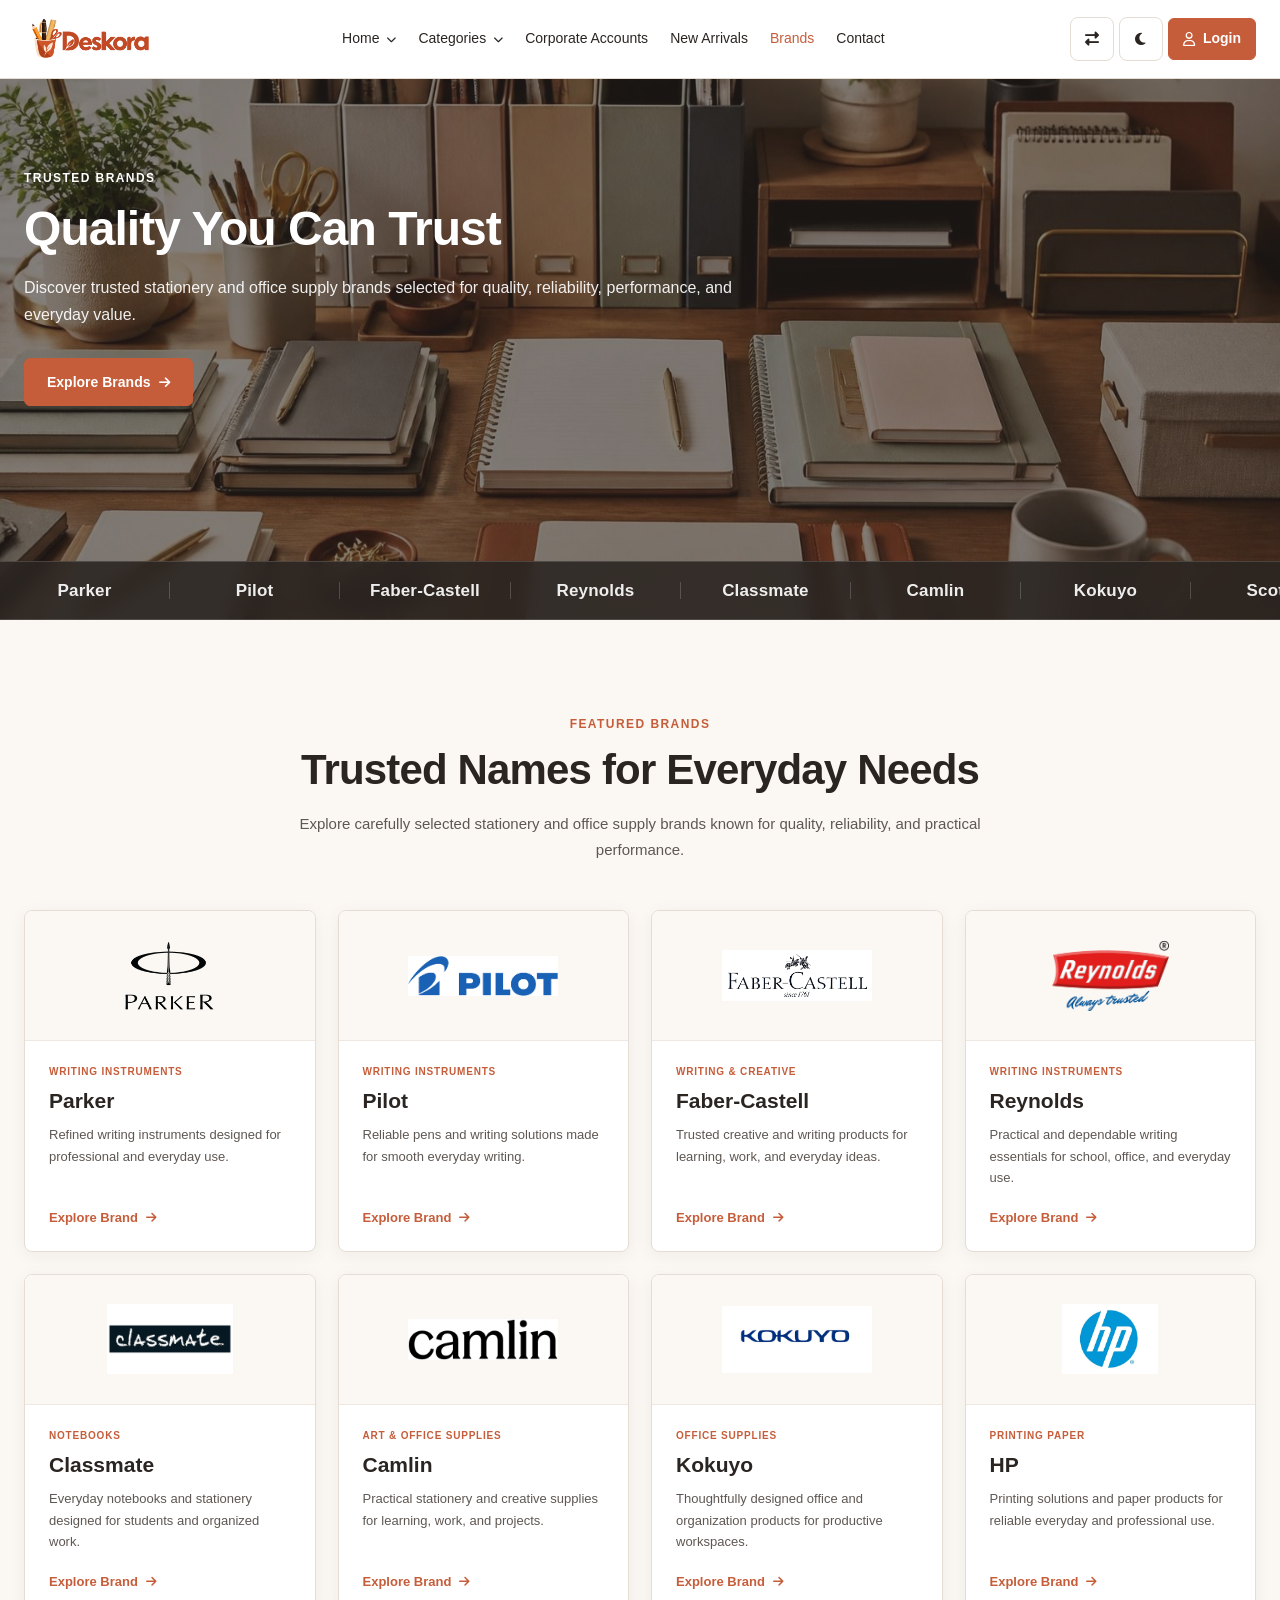
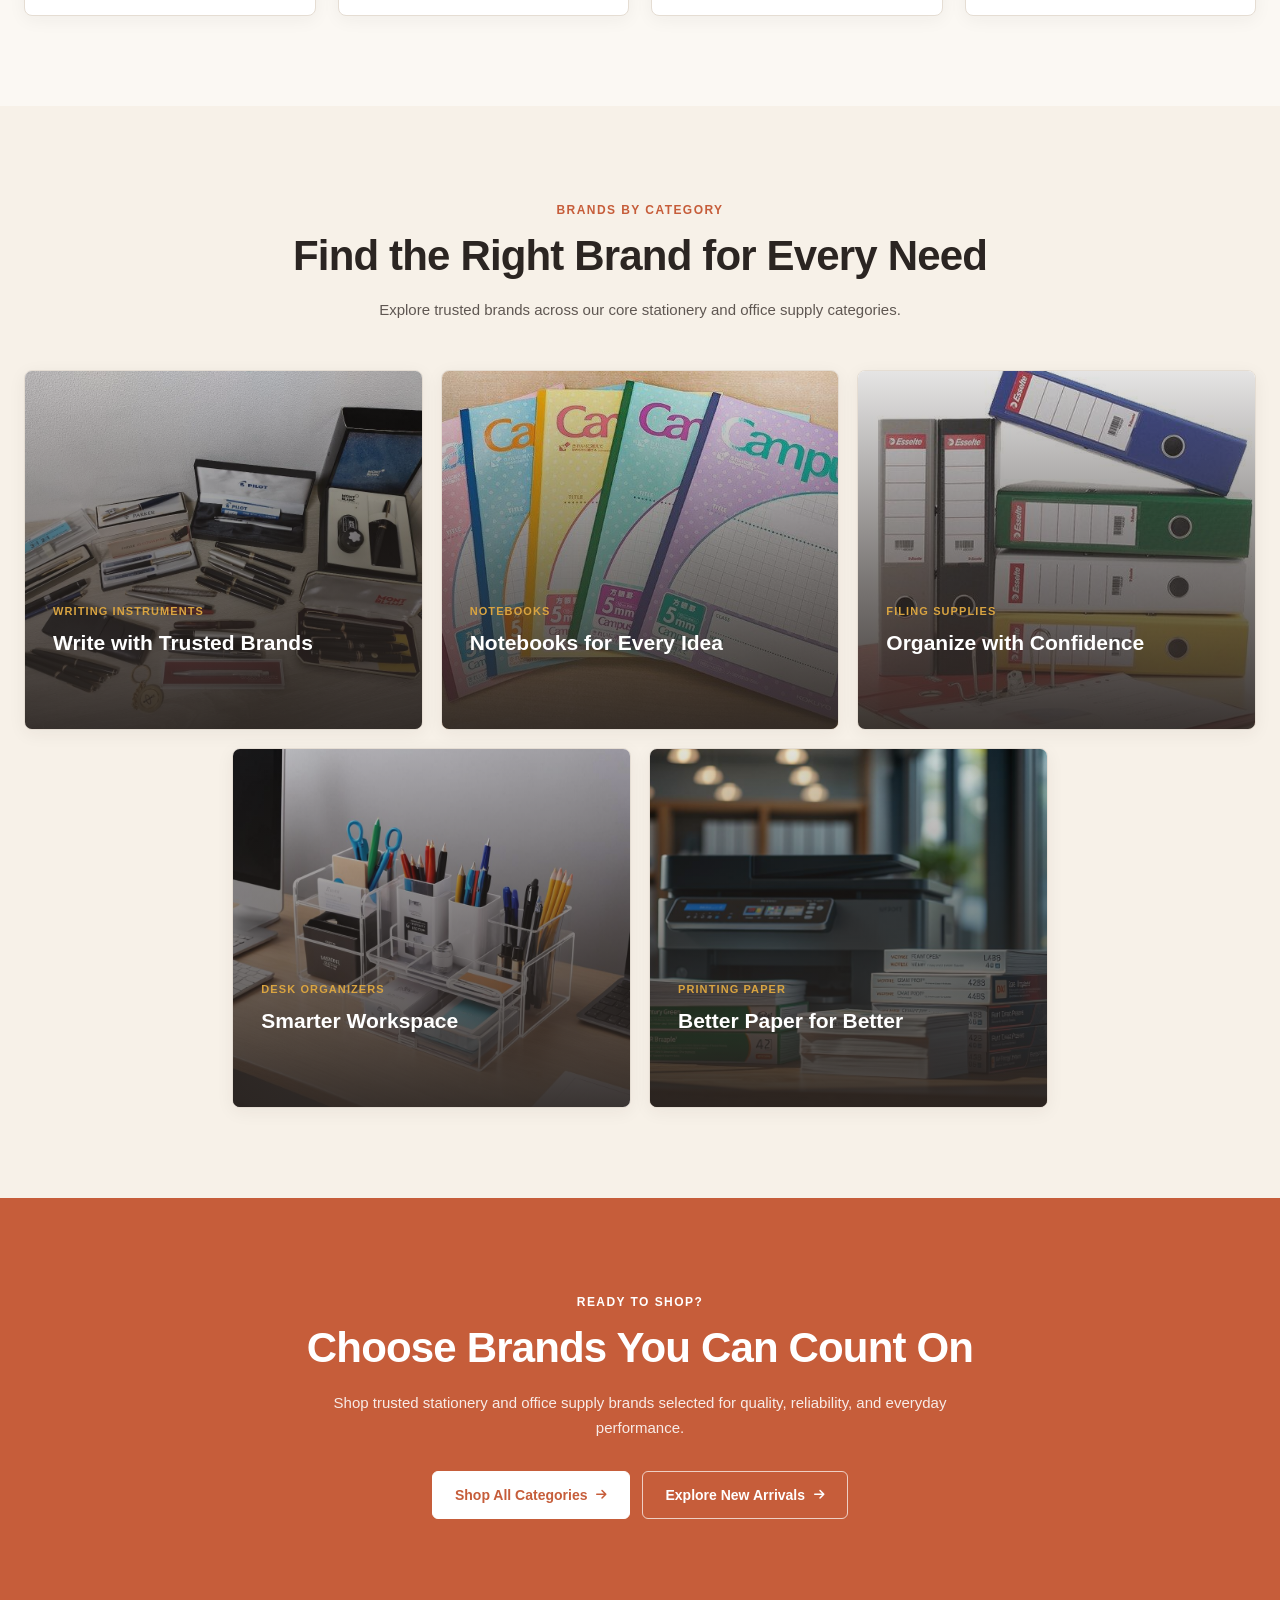
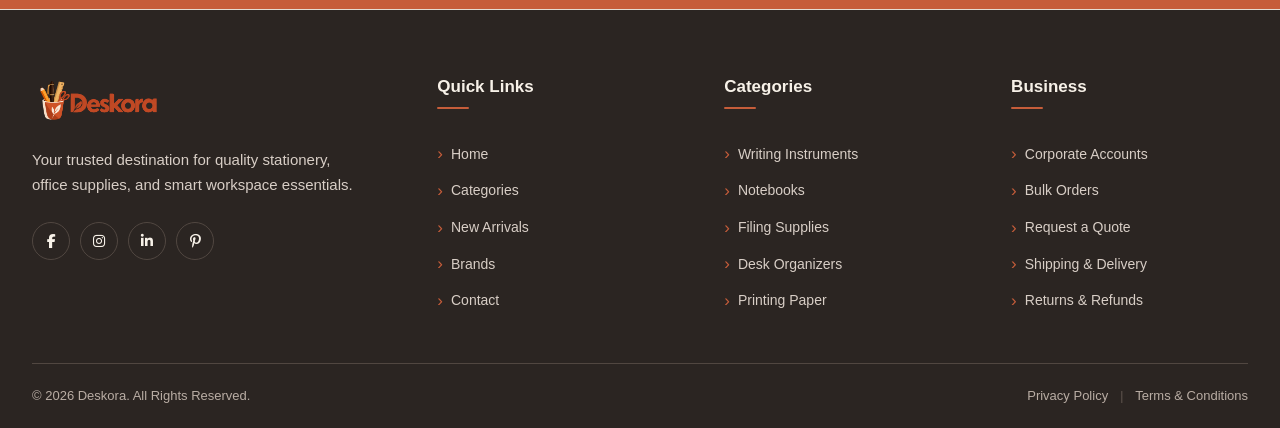
==== commit 6222874b: "Add files via upload" ====
--- a/brands.html
+++ b/brands.html
@@ -1617,12 +1617,12 @@
                     </span>
 
                     <h3 class="brands-category-card-title">
-                        Better Paper for Better Results
+                        Better Paper for Better
                     </h3>
 
                     <p class="brands-category-card-text">
                         Choose reliable printing paper from trusted
-                        brands for everyday and professional printing.
+                        brands for everyday and printing.
                     </p>
 
                     <a
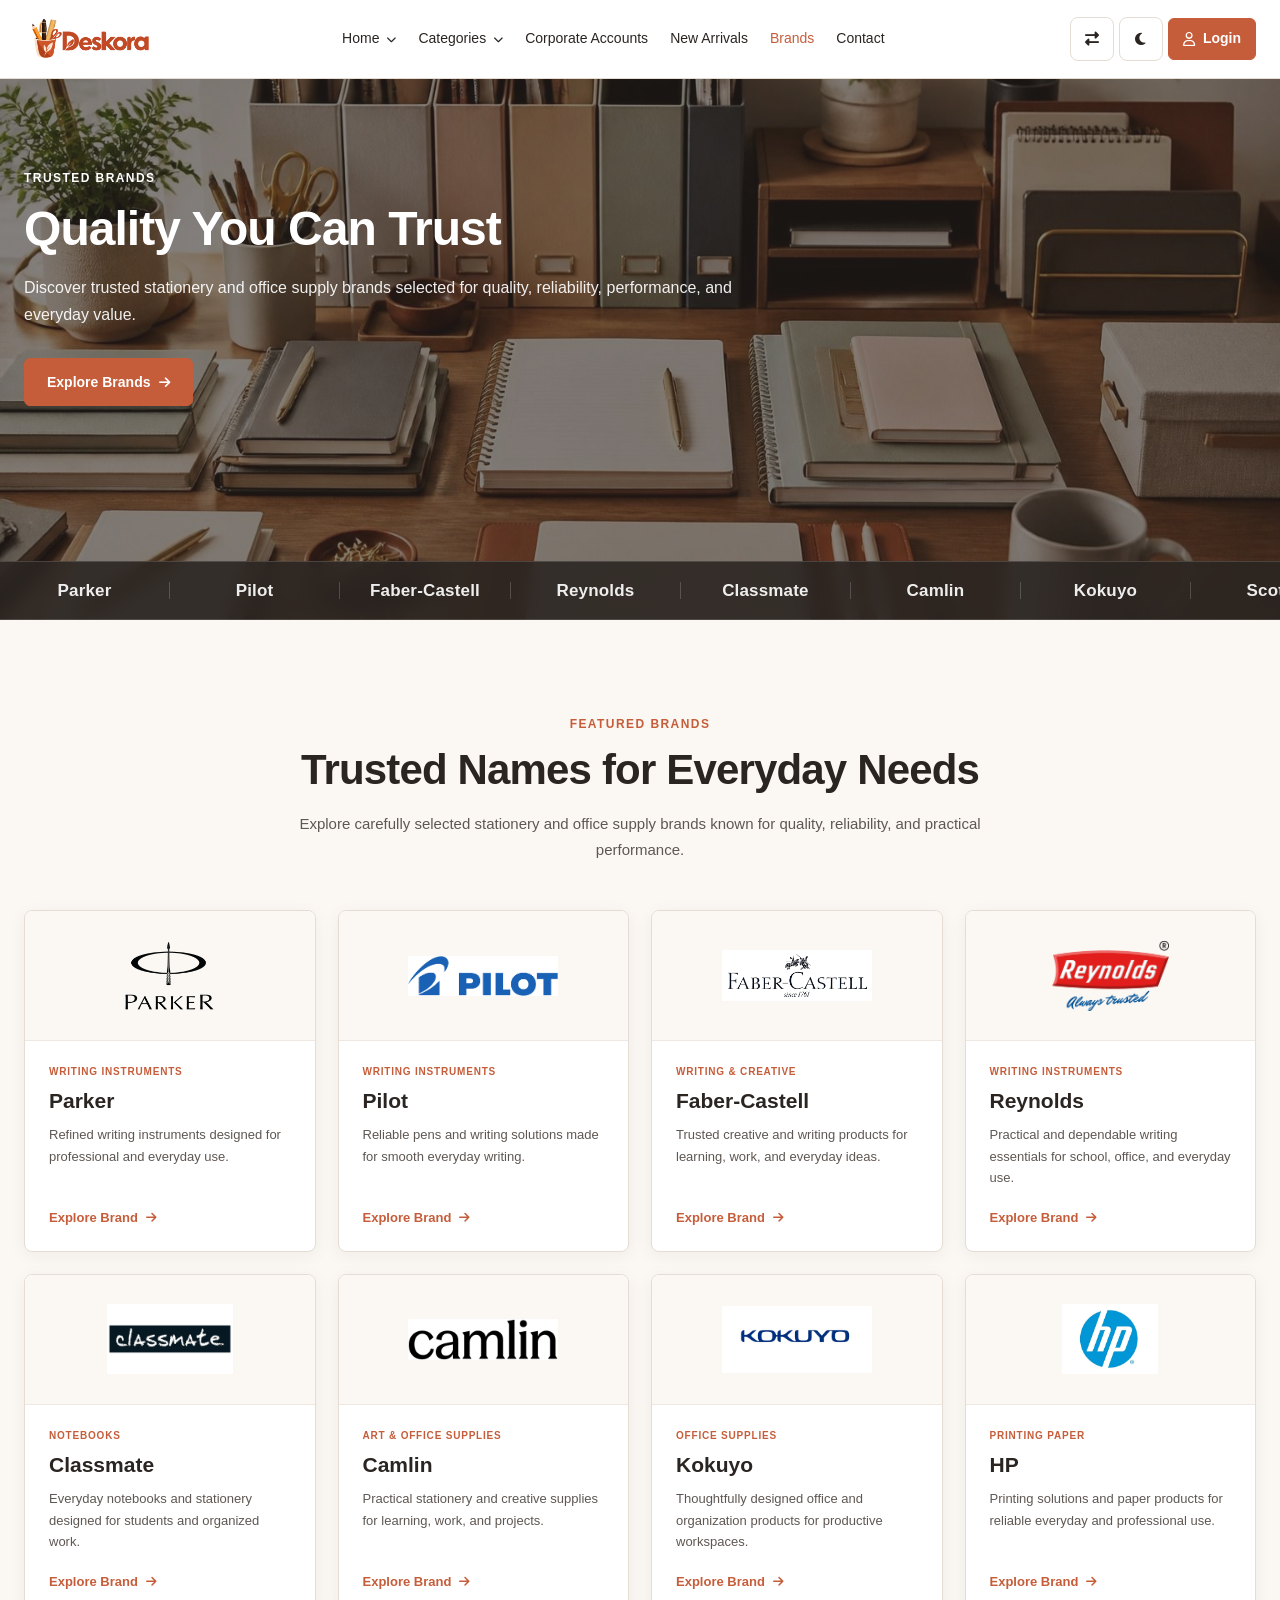
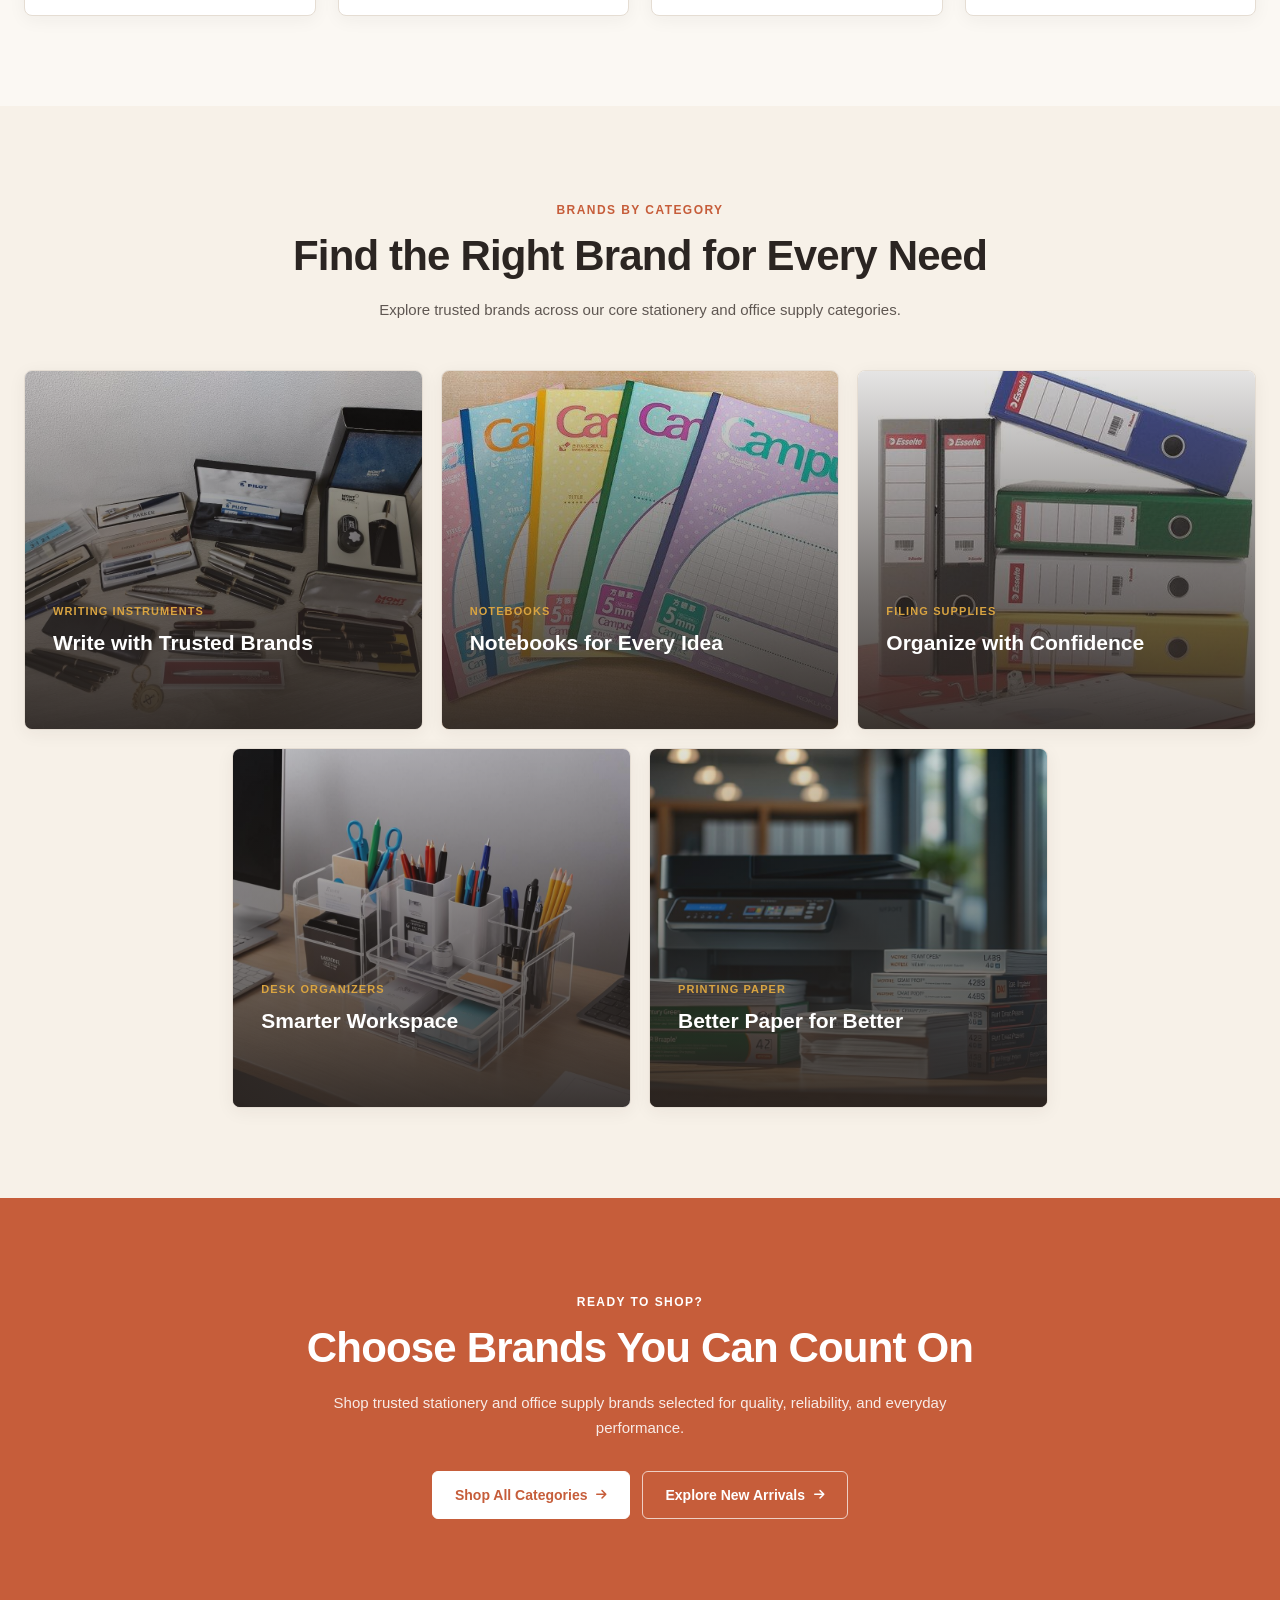
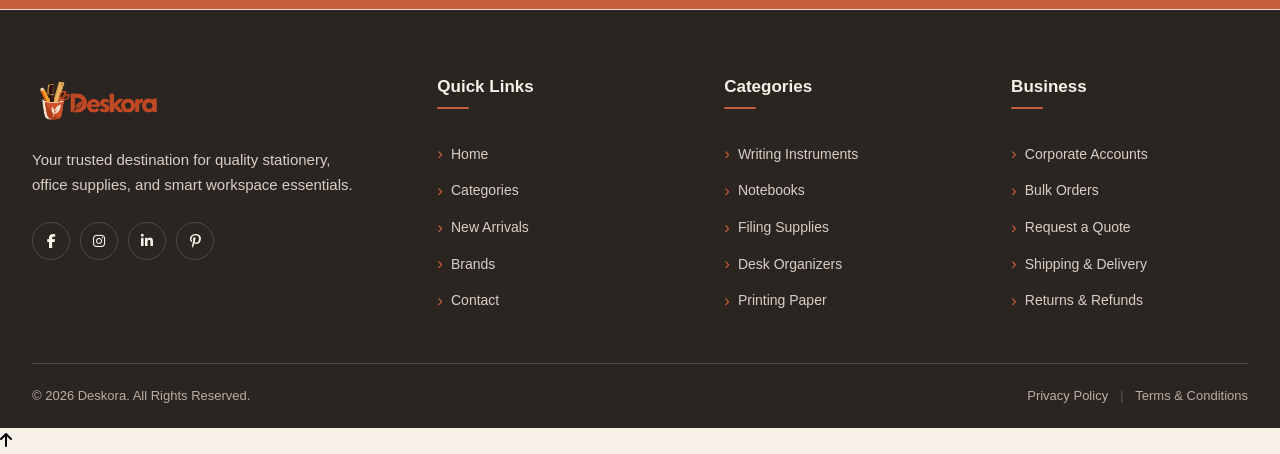
==== commit d314696b: "Add files via upload" ====
--- a/brands.html
+++ b/brands.html
@@ -1934,7 +1934,15 @@
          JAVASCRIPT
          Separate JS file
     ====================================================== -->
-
+<!-- SCROLL TO TOP -->
+<button
+    type="button"
+    class="scroll-top-btn"
+    id="scrollTopBtn"
+    aria-label="Scroll to top"
+>
+    <i class="fas fa-arrow-up" aria-hidden="true"></i>
+</button>
     <script src="js/script.js"></script>
 
 </body>
--- a/css/style.css
+++ b/css/style.css
@@ -28030,4 +28030,299 @@
     font-weight: 400 !important;
 
     color: var(--primary-color) !important;
+}
+
+
+
+
+/* =========================================================
+   WELCOME PANEL LOGO
+========================================================= */
+
+.login-welcome-logo {
+    display: flex;
+    align-items: center;
+    justify-content: flex-start;
+
+    width: 100%;
+    margin: 0 0 28px;
+}
+
+.login-welcome-logo-image {
+    width: 135px;
+    height: auto;
+    max-width: 100%;
+    object-fit: contain;
+    display: block;
+}
+
+
+
+
+
+
+/* =========================================================
+   REGISTER WELCOME LOGO
+========================================================= */
+
+.register-welcome-logo {
+    display: flex;
+    align-items: center;
+    justify-content: flex-start;
+
+    width: 100%;
+    margin: 0 0 28px;
+}
+
+.register-welcome-logo-image {
+    width: 135px;
+    height: auto;
+    max-width: 100%;
+
+    object-fit: contain;
+    display: block;
+}
+
+
+
+.login-welcome-logo {
+    transform: translateY(-25px) !important;
+}
+
+
+
+/* Move Login Welcome Logo Slightly Up */
+.login-welcome-content > .login-logo-link {
+    transform: translateY(-15px) !important;
+}
+
+
+
+/* =========================================================
+   LOGIN WELCOME PANEL
+   LOGO UP + EYEBROW CENTER
+========================================================= */
+
+/* Move logo upward */
+.login-welcome-content > .login-logo-link {
+    transform: translateY(-25px) !important;
+}
+
+/* Center eyebrow */
+.login-welcome-eyebrow {
+    display: block !important;
+    width: 100% !important;
+    text-align: center !important;
+}
+
+
+
+
+/* =========================================================
+   REGISTER WELCOME PANEL
+   LOGO UP + EYEBROW CENTER
+========================================================= */
+
+/* Move logo upward */
+.register-welcome-content > .register-logo-link {
+    transform: translateY(-25px) !important;
+}
+
+/* Center eyebrow */
+.register-welcome-eyebrow {
+    display: block !important;
+    width: 100% !important;
+    text-align: center !important;
+}
+
+
+
+
+/* =========================================================
+   NEW ARRIVALS - CATEGORY GRID
+   3 CARDS TOP + 2 CARDS CENTERED BELOW
+========================================================= */
+
+@media (min-width: 1024px) {
+
+    .new-arrivals-category-grid {
+        display: grid !important;
+        grid-template-columns: repeat(6, minmax(0, 1fr)) !important;
+        gap: 18px !important;
+        width: 100% !important;
+        max-width: 100% !important;
+        align-items: start !important;
+    }
+
+    /* First row - 3 cards */
+    .new-arrivals-category-card:nth-child(1) {
+        grid-column: 1 / span 2 !important;
+    }
+
+    .new-arrivals-category-card:nth-child(2) {
+        grid-column: 3 / span 2 !important;
+    }
+
+    .new-arrivals-category-card:nth-child(3) {
+        grid-column: 5 / span 2 !important;
+    }
+
+    /* Second row - 2 cards centered */
+    .new-arrivals-category-card:nth-child(4) {
+        grid-column: 2 / span 2 !important;
+    }
+
+    .new-arrivals-category-card:nth-child(5) {
+        grid-column: 4 / span 2 !important;
+    }
+
+    .new-arrivals-category-card {
+        width: 100% !important;
+        min-width: 0 !important;
+        max-width: 100% !important;
+        box-sizing: border-box !important;
+        margin: 0 !important;
+    }
+
+}
+
+
+/* Stationery inspiration label */
+.stationery-inspiration-label {
+    color: #FFFFFF !important;
+}
+
+
+/* Corporate Workspace label */
+.corporate-workspace-label {
+    color: #FFFFFF !important;
+}
+
+
+.students-professionals-label {
+    color: #FFFFFF !important;
+    -webkit-text-fill-color: #FFFFFF !important;
+}
+
+
+
+/* =========================================================
+   CUSTOMER REVIEWS - WIDTH & SPACING FIX
+========================================================= */
+
+.customer-reviews-section {
+    padding: 55px 20px !important;
+}
+
+.customer-reviews-container {
+    width: 100% !important;
+    max-width: 1200px !important;
+    margin: 0 auto !important;
+}
+
+.customer-reviews-grid {
+    display: grid !important;
+    grid-template-columns: repeat(3, minmax(0, 1fr)) !important;
+    gap: 24px !important;
+    width: 100% !important;
+}
+
+.customer-review-card {
+    width: 100% !important;
+    min-width: 0 !important;
+    min-height: 0 !important;
+    height: 360px !important;
+    padding: 38px 40px !important;
+    box-sizing: border-box !important;
+}
+
+/* Remove excessive vertical spacing inside cards */
+.customer-review-top {
+    margin-bottom: 35px !important;
+}
+
+.customer-review-text {
+    margin: 0 !important;
+}
+
+.customer-review-customer {
+    margin-top: 45px !important;
+}
+
+/* =========================================================
+   TABLET
+========================================================= */
+
+@media (min-width: 768px) and (max-width: 1199px) {
+
+    .customer-reviews-section {
+        padding: 45px 20px !important;
+    }
+
+    .customer-reviews-container {
+        max-width: 900px !important;
+    }
+
+    .customer-reviews-grid {
+        grid-template-columns: repeat(2, minmax(0, 1fr)) !important;
+        gap: 18px !important;
+    }
+
+    .customer-review-card {
+        height: 350px !important;
+        padding: 32px !important;
+    }
+
+    /* Third card stays centered */
+    .customer-review-card:nth-child(3) {
+        grid-column: 1 / -1 !important;
+        width: calc(50% - 9px) !important;
+        justify-self: center !important;
+    }
+}
+
+/* =========================================================
+   MOBILE
+========================================================= */
+
+@media (max-width: 767px) {
+
+    .customer-reviews-section {
+        padding: 40px 16px !important;
+    }
+
+    .customer-reviews-grid {
+        grid-template-columns: 1fr !important;
+        gap: 16px !important;
+    }
+
+    .customer-review-card,
+    .customer-review-card:nth-child(3) {
+        width: 100% !important;
+        height: auto !important;
+        min-height: 300px !important;
+        padding: 28px 24px !important;
+        grid-column: auto !important;
+    }
+
+    .customer-review-top {
+        margin-bottom: 25px !important;
+    }
+
+    .customer-review-customer {
+        margin-top: 35px !important;
+    }
+}
+
+
+/* =========================================================
+   CUSTOMER REVIEW - REDUCE TOP CONTENT GAP
+========================================================= */
+
+.customer-review-top {
+    margin-bottom: 15px !important;
+}
+
+.customer-review-text {
+    margin-top: 0 !important;
 }
--- a/css/responsive.css
+++ b/css/responsive.css
@@ -37117,4 +37117,415 @@
         width: 100% !important;
     }
 
+}
+
+
+
+
+/* =========================================================
+   IPAD MINI ONLY — 768px
+   CENTER LAST CARD
+========================================================= */
+
+@media screen and (width: 768px) {
+
+    .shop-category-grid .category-card:last-child {
+        grid-column: 1 / -1 !important;
+        justify-self: center !important;
+        width: calc(50% - 8px) !important;
+    }
+
+}
+
+
+
+/* =========================================================
+   IPAD MINI ONLY — 768px
+   CENTER LAST CUSTOMER REVIEW
+========================================================= */
+
+@media screen and (width: 768px) {
+
+    .customer-reviews-grid .customer-review-card:last-child {
+        grid-column: 1 / -1 !important;
+        justify-self: center !important;
+        width: calc(50% - 8px) !important;
+        margin-left: auto !important;
+        margin-right: auto !important;
+    }
+
+}
+
+
+
+
+
+
+/* =========================================================
+   IPAD MINI — 768px ONLY
+   NOTEBOOK TYPES: 2 + 2 + 1
+========================================================= */
+
+@media screen and (min-width: 768px) and (max-width: 768px) {
+
+    .notebook-types-grid {
+        display: grid !important;
+        grid-template-columns: repeat(2, 1fr) !important;
+        gap: 16px !important;
+        width: 100% !important;
+        max-width: 100% !important;
+    }
+
+    .notebook-types-grid .notebook-type-card {
+        width: 100% !important;
+        max-width: none !important;
+        min-width: 0 !important;
+        margin: 0 !important;
+        grid-column: auto !important;
+        box-sizing: border-box !important;
+    }
+
+    /* ONLY LAST CARD */
+    .notebook-types-grid .notebook-type-card:nth-child(5) {
+        grid-column: 1 / 3 !important;
+        width: 50% !important;
+        justify-self: center !important;
+        margin-left: auto !important;
+        margin-right: auto !important;
+    }
+
+}
+
+
+
+
+
+/* =========================================================
+   IPAD MINI ONLY — NOTEBOOK PURPOSE
+========================================================= */
+
+@media screen and (min-width: 768px) and (max-width: 768px) {
+
+    /* ---------------------------------------------
+       1. CENTER LAST CARD
+    --------------------------------------------- */
+
+    .notebooks-purpose-grid {
+        display: grid !important;
+        grid-template-columns: repeat(2, minmax(0, 1fr)) !important;
+        gap: 16px !important;
+        width: 100% !important;
+        max-width: 100% !important;
+    }
+
+    .notebooks-purpose-grid .notebooks-purpose-card {
+        width: 100% !important;
+        min-width: 0 !important;
+        max-width: 100% !important;
+        margin: 0 !important;
+        box-sizing: border-box !important;
+    }
+
+    .notebooks-purpose-grid .notebooks-purpose-card:nth-child(5) {
+        grid-column: 1 / -1 !important;
+        width: calc(50% - 8px) !important;
+        justify-self: center !important;
+        margin-left: auto !important;
+        margin-right: auto !important;
+    }
+
+
+    /* ---------------------------------------------
+       2. ADD BOTTOM SPACE AFTER CARD PARAGRAPH
+    --------------------------------------------- */
+
+    .notebooks-purpose-card .notebooks-purpose-card-text {
+        margin-bottom: 18px !important;
+    }
+
+}
+
+
+@media screen and (min-width: 768px) and (max-width: 768px) {
+
+    .notebooks-purpose-card:nth-child(3) .notebooks-purpose-card-text {
+        margin-bottom: 36px !important;
+    }
+
+}
+
+
+/* =========================================================
+   IPAD MINI ONLY — NOTEBOOK PURPOSE PARAGRAPH SPACING
+========================================================= */
+
+@media screen and (min-width: 768px) and (max-width: 768px) {
+
+    .notebooks-purpose-card .notebooks-purpose-card-text {
+        margin-bottom: 28px !important;
+    }
+
+}
+
+
+
+/* =========================================================
+   IPAD MINI + IPAD PRO
+   NEW ARRIVALS — CENTER LAST CARD
+========================================================= */
+
+@media screen and (min-width: 768px) and (max-width: 1199px) {
+
+    .new-arrivals-featured-section
+    .new-arrivals-featured-grid {
+        display: grid !important;
+        grid-template-columns: repeat(2, minmax(0, 1fr)) !important;
+        gap: 18px !important;
+        width: 100% !important;
+        max-width: 100% !important;
+    }
+
+    .new-arrivals-featured-grid
+    .new-arrivals-featured-card {
+        width: 100% !important;
+        min-width: 0 !important;
+        max-width: 100% !important;
+        margin: 0 !important;
+        box-sizing: border-box !important;
+    }
+
+    /* Last card centered */
+    .new-arrivals-featured-grid
+    .new-arrivals-featured-card:last-child {
+        grid-column: 1 / -1 !important;
+        width: calc(50% - 9px) !important;
+        justify-self: center !important;
+        margin-left: auto !important;
+        margin-right: auto !important;
+    }
+}
+
+
+
+/* =========================================================
+   IPAD MINI + IPAD PRO
+   CENTER LAST FEATURED PRODUCT
+========================================================= */
+
+@media screen and (min-width: 768px) and (max-width: 1199px) {
+
+    .new-arrivals-featured-product:last-child {
+        position: relative !important;
+        left: 50% !important;
+        transform: translateX(-50%) !important;
+        width: 100% !important;
+        max-width: 100% !important;
+        margin-left: 0 !important;
+        margin-right: 0 !important;
+    }
+
+}
+
+/* =========================================================
+   NEW ARRIVALS FEATURED PRODUCTS
+   IPAD MINI + IPAD PRO
+   THIRD CARD — TRUE CENTER
+========================================================= */
+
+@media screen and (min-width: 768px) and (max-width: 1199px) {
+
+    .new-arrivals-featured-products {
+        display: grid !important;
+        grid-template-columns: repeat(2, minmax(0, 1fr)) !important;
+        gap: 14px !important;
+    }
+
+    /* Only the third card */
+    .new-arrivals-featured-products
+    .new-arrivals-featured-product:nth-child(3) {
+        grid-column: 1 / -1 !important;
+        justify-self: center !important;
+        margin-left: 0 !important;
+        margin-right: 0 !important;
+        transform: none !important;
+    }
+
+}
+
+
+
+/* =========================================================
+   FINAL FIX — BRANDS BY CATEGORY
+   REMOVE OLD GRID OVERRIDES
+========================================================= */
+
+
+/* =========================================================
+   IPAD PRO + IPAD MINI
+   768px — 1199px
+   3 CARDS TOP + 2 CARDS BOTTOM
+========================================================= */
+
+@media screen and (min-width: 768px) and (max-width: 1199px) {
+
+    .brands-category-section {
+        width: 100% !important;
+        overflow: hidden !important;
+        box-sizing: border-box !important;
+    }
+
+    .brands-category-container {
+        width: 100% !important;
+        max-width: 100% !important;
+        box-sizing: border-box !important;
+    }
+
+    .brands-category-grid {
+        display: grid !important;
+        grid-template-columns: repeat(6, minmax(0, 1fr)) !important;
+        gap: 16px !important;
+        width: 100% !important;
+        max-width: 100% !important;
+        box-sizing: border-box !important;
+    }
+
+
+    /* RESET ALL OLD CARD POSITIONS */
+
+    .brands-category-card {
+        display: block !important;
+        width: 100% !important;
+        min-width: 0 !important;
+        max-width: none !important;
+        margin: 0 !important;
+        padding: 0 !important;
+        transform: none !important;
+        box-sizing: border-box !important;
+        justify-self: stretch !important;
+    }
+
+
+    /* =====================================================
+       FIRST ROW — 3 CARDS
+    ===================================================== */
+
+    .brands-category-grid
+    .brands-category-card:nth-child(1) {
+        grid-column: 1 / span 2 !important;
+    }
+
+    .brands-category-grid
+    .brands-category-card:nth-child(2) {
+        grid-column: 3 / span 2 !important;
+    }
+
+    .brands-category-grid
+    .brands-category-card:nth-child(3) {
+        grid-column: 5 / span 2 !important;
+    }
+
+
+    /* =====================================================
+       SECOND ROW — 2 CARDS CENTERED
+    ===================================================== */
+
+    .brands-category-grid
+    .brands-category-card:nth-child(4) {
+        grid-column: 2 / span 2 !important;
+    }
+
+    .brands-category-grid
+    .brands-category-card:nth-child(5) {
+        grid-column: 4 / span 2 !important;
+    }
+
+
+    /* RESET WIDE CARD */
+
+    .brands-category-grid
+    .brands-category-card-wide {
+        width: 100% !important;
+        max-width: none !important;
+        grid-column: 4 / span 2 !important;
+        justify-self: stretch !important;
+        margin: 0 !important;
+    }
+
+
+    /* IMAGE */
+
+    .brands-category-image-wrapper {
+        width: 100% !important;
+        height: 100% !important;
+        overflow: hidden !important;
+        box-sizing: border-box !important;
+    }
+
+    .brands-category-image {
+        width: 100% !important;
+        height: 100% !important;
+        max-width: 100% !important;
+        object-fit: cover !important;
+        display: block !important;
+    }
+
+}
+
+
+/* =========================================================
+   MOBILE
+   BELOW 768px
+   ONE CARD PER ROW
+========================================================= */
+
+@media screen and (max-width: 767px) {
+
+    .brands-category-section {
+        width: 100% !important;
+        overflow: hidden !important;
+        box-sizing: border-box !important;
+    }
+
+    .brands-category-container {
+        width: 100% !important;
+        max-width: 100% !important;
+        box-sizing: border-box !important;
+    }
+
+    .brands-category-grid {
+        display: grid !important;
+        grid-template-columns: minmax(0, 1fr) !important;
+        gap: 14px !important;
+        width: 100% !important;
+        max-width: 100% !important;
+        box-sizing: border-box !important;
+    }
+
+    .brands-category-grid
+    .brands-category-card,
+    .brands-category-grid
+    .brands-category-card-wide {
+        grid-column: auto !important;
+        width: 100% !important;
+        min-width: 0 !important;
+        max-width: 100% !important;
+        margin: 0 !important;
+        padding: 0 !important;
+        justify-self: stretch !important;
+        transform: none !important;
+        box-sizing: border-box !important;
+    }
+
+    .brands-category-image-wrapper {
+        width: 100% !important;
+        height: 100% !important;
+    }
+
+    .brands-category-image {
+        width: 100% !important;
+        height: 100% !important;
+        object-fit: cover !important;
+        display: block !important;
+    }
+
 }
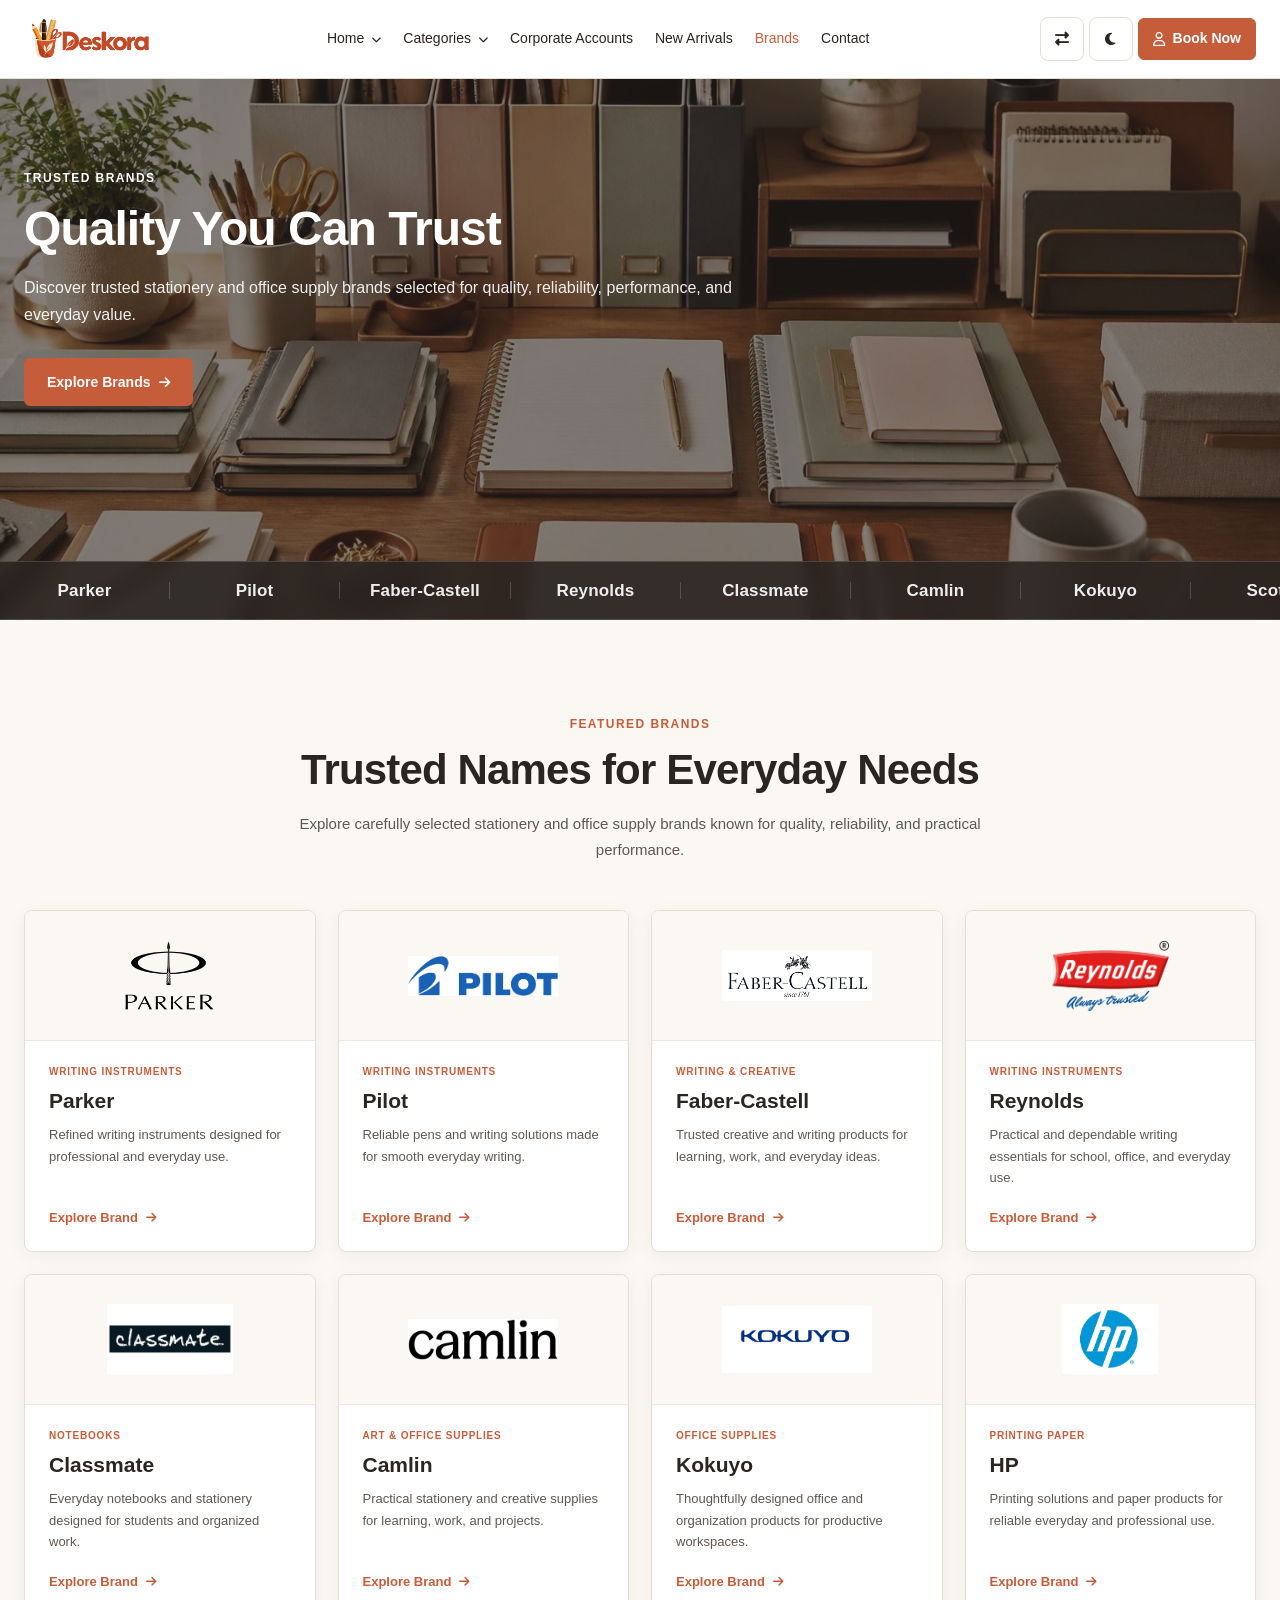
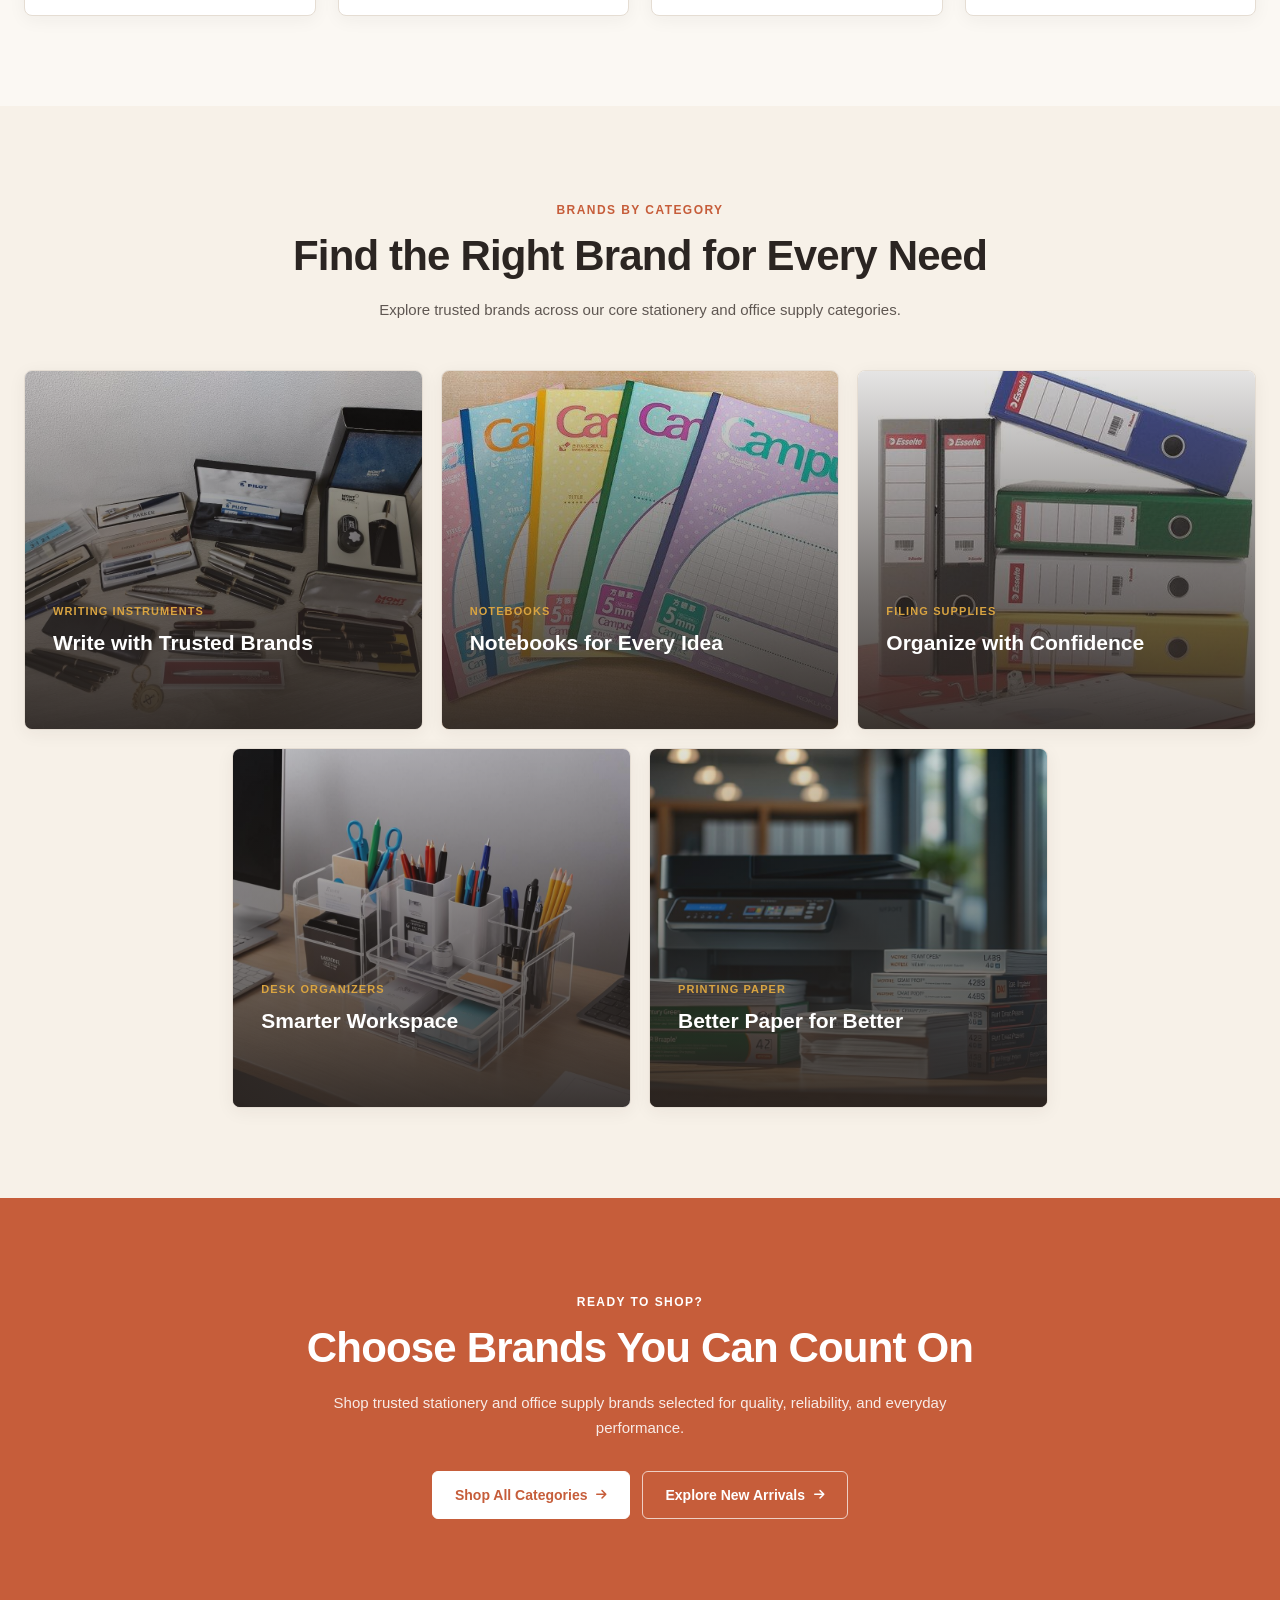
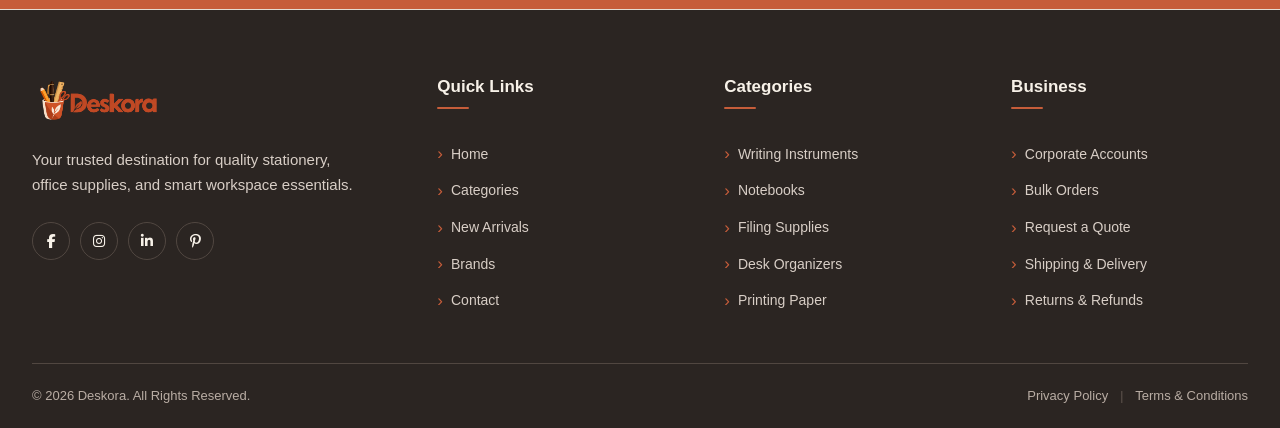
==== commit 6a475b51: "Add files via upload" ====
--- a/brands.html
+++ b/brands.html
@@ -408,7 +408,7 @@
                 ============================================== -->
 
                 <a
-                    href="login.html"
+                    href="contact.html"
                     class="header-login-btn">
 
                     <i
@@ -417,7 +417,7 @@
                     </i>
 
                     <span>
-                        Login
+                        Book Now
                     </span>
 
                 </a>
@@ -739,7 +739,7 @@
                     <!-- LOGIN -->
 
                     <a
-                        href="login.html"
+                        href="contact.html"
                         class="mobile-login-btn">
 
                         <i
@@ -748,7 +748,7 @@
                         </i>
 
                         <span>
-                            Login
+                            Book Now
                         </span>
 
                     </a>
--- a/css/style.css
+++ b/css/style.css
@@ -28112,7 +28112,7 @@
 .login-welcome-eyebrow {
     display: block !important;
     width: 100% !important;
-    text-align: center !important;
+    text-align: left !important;
 }
 
 
@@ -28132,7 +28132,7 @@
 .register-welcome-eyebrow {
     display: block !important;
     width: 100% !important;
-    text-align: center !important;
+    text-align: left !important;
 }
 
 
@@ -28325,4 +28325,255 @@
 
 .customer-review-text {
     margin-top: 0 !important;
+}
+
+
+/* =========================================================
+   FEATURED PRODUCTS — 4 IN ONE ROW
+========================================================= */
+
+@media (min-width: 1024px) and (max-width: 1199px) {
+
+    .featured-products-grid {
+        display: grid !important;
+        grid-template-columns: repeat(4, minmax(0, 1fr)) !important;
+        gap: 14px !important;
+        width: 100% !important;
+        max-width: 100% !important;
+    }
+
+    .featured-products-grid .product-card {
+        width: 100% !important;
+        max-width: 100% !important;
+        min-width: 0 !important;
+        margin: 0 !important;
+        grid-column: auto !important;
+    }
+
+}
+
+
+
+
+
+
+/* =========================================================
+   SCROLL TO TOP BUTTON
+========================================================= */
+
+.scroll-top-btn {
+    position: fixed;
+    right: 24px;
+    bottom: 24px;
+    width: 48px;
+    height: 48px;
+    display: flex;
+    align-items: center;
+    justify-content: center;
+
+    background: var(--primary-color);
+    color: #ffffff;
+    border: 1px solid var(--primary-color);
+    border-radius: 6px;
+
+    font-size: 16px;
+    cursor: pointer;
+    z-index: 9999;
+
+    opacity: 0;
+    visibility: hidden;
+    transform: translateY(15px);
+
+    transition:
+        opacity 0.3s ease,
+        visibility 0.3s ease,
+        transform 0.3s ease,
+        background 0.3s ease;
+}
+
+.scroll-top-btn.show {
+    opacity: 1;
+    visibility: visible;
+    transform: translateY(0);
+}
+
+.scroll-top-btn:hover {
+    background: var(--primary-dark);
+    border-color: var(--primary-dark);
+    color: #ffffff;
+}
+
+.scroll-top-btn i {
+    color: inherit;
+}
+
+
+/* DARK MODE */
+
+body.dark-mode .scroll-top-btn {
+    background: var(--primary-color);
+    color: #F7F1E8;
+    border-color: var(--primary-color);
+}
+
+body.dark-mode .scroll-top-btn:hover {
+    background: #F7F1E8;
+    color: #2B2522;
+    border-color: #F7F1E8;
+}
+
+
+
+
+
+/* =========================================================
+   FIX — FEATURED NEW ARRIVALS
+   DESKTOP: 3 EQUAL CARDS IN ONE ROW
+========================================================= */
+
+@media (min-width: 1200px) {
+
+    #featuredNewProducts {
+        display: grid !important;
+        grid-template-columns: repeat(3, minmax(0, 1fr)) !important;
+        gap: 28px !important;
+
+        width: 100% !important;
+        max-width: 100% !important;
+
+        margin: 28px auto 0 !important;
+        padding: 0 !important;
+    }
+
+    #featuredNewProducts > article.new-arrivals-featured-product {
+        grid-column: 1 / span 1 !important;
+        grid-row: auto !important;
+
+        width: 100% !important;
+        max-width: none !important;
+        min-width: 0 !important;
+
+        margin: 0 !important;
+        padding: 0 !important;
+
+        position: relative !important;
+        left: auto !important;
+        right: auto !important;
+        transform: none !important;
+    }
+
+    #featuredNewProducts > article.new-arrivals-featured-product:nth-child(1),
+    #featuredNewProducts > article.new-arrivals-featured-product:nth-child(2),
+    #featuredNewProducts > article.new-arrivals-featured-product:nth-child(3) {
+        grid-column: auto !important;
+        width: 100% !important;
+        max-width: none !important;
+    }
+
+    #featuredNewProducts
+    .new-arrivals-featured-product-image-wrapper {
+        width: 100% !important;
+        overflow: hidden !important;
+    }
+
+    #featuredNewProducts
+    .new-arrivals-featured-product-image {
+        width: 100% !important;
+        height: 100% !important;
+        display: block !important;
+        object-fit: cover !important;
+    }
+
+    #featuredNewProducts
+    .new-arrivals-featured-product-content {
+        width: 100% !important;
+        box-sizing: border-box !important;
+    }
+}
+
+
+
+
+
+
+
+/* =========================================================
+   CUSTOMER REVIEW AVATAR IMAGES
+========================================================= */
+
+.customer-review-avatar {
+    width: 58px !important;
+    height: 58px !important;
+    min-width: 58px !important;
+    border-radius: 50% !important;
+    overflow: hidden !important;
+    padding: 0 !important;
+    display: flex !important;
+    align-items: center !important;
+    justify-content: center !important;
+}
+
+.customer-review-avatar-image {
+    width: 100% !important;
+    height: 100% !important;
+    display: block !important;
+    object-fit: cover !important;
+    object-position: center !important;
+    border-radius: 50% !important;
+}
+
+
+
+
+
+
+/* =========================================================
+   DESK BENEFITS IMAGE
+   ========================================================= */
+
+.desk-benefits-image {
+    width: 100%;
+    margin-top: 30px;
+    overflow: hidden;
+    border-radius: 12px;
+}
+
+.desk-benefits-image img {
+    display: block;
+    width: 100%;
+    height: 230px;
+    object-fit: cover;
+    object-position: center;
+}
+
+
+/* =========================================================
+   TABLET
+   ========================================================= */
+
+@media (max-width: 1024px) {
+
+    .desk-benefits-image {
+        margin-top: 25px;
+    }
+
+    .desk-benefits-image img {
+        height: 200px;
+    }
+}
+
+
+/* =========================================================
+   MOBILE
+   ========================================================= */
+
+@media (max-width: 767px) {
+
+    .desk-benefits-image {
+        margin-top: 24px;
+    }
+
+    .desk-benefits-image img {
+        height: 220px;
+    }
 }
--- a/css/responsive.css
+++ b/css/responsive.css
@@ -37200,50 +37200,6 @@
 
 
 
-/* =========================================================
-   IPAD MINI ONLY — NOTEBOOK PURPOSE
-========================================================= */
-
-@media screen and (min-width: 768px) and (max-width: 768px) {
-
-    /* ---------------------------------------------
-       1. CENTER LAST CARD
-    --------------------------------------------- */
-
-    .notebooks-purpose-grid {
-        display: grid !important;
-        grid-template-columns: repeat(2, minmax(0, 1fr)) !important;
-        gap: 16px !important;
-        width: 100% !important;
-        max-width: 100% !important;
-    }
-
-    .notebooks-purpose-grid .notebooks-purpose-card {
-        width: 100% !important;
-        min-width: 0 !important;
-        max-width: 100% !important;
-        margin: 0 !important;
-        box-sizing: border-box !important;
-    }
-
-    .notebooks-purpose-grid .notebooks-purpose-card:nth-child(5) {
-        grid-column: 1 / -1 !important;
-        width: calc(50% - 8px) !important;
-        justify-self: center !important;
-        margin-left: auto !important;
-        margin-right: auto !important;
-    }
-
-
-    /* ---------------------------------------------
-       2. ADD BOTTOM SPACE AFTER CARD PARAGRAPH
-    --------------------------------------------- */
-
-    .notebooks-purpose-card .notebooks-purpose-card-text {
-        margin-bottom: 18px !important;
-    }
-
-}
 
 
 @media screen and (min-width: 768px) and (max-width: 768px) {
@@ -37274,7 +37230,7 @@
    NEW ARRIVALS — CENTER LAST CARD
 ========================================================= */
 
-@media screen and (min-width: 768px) and (max-width: 1199px) {
+@media screen and (min-width: 768px)  {
 
     .new-arrivals-featured-section
     .new-arrivals-featured-grid {
@@ -37312,7 +37268,7 @@
    CENTER LAST FEATURED PRODUCT
 ========================================================= */
 
-@media screen and (min-width: 768px) and (max-width: 1199px) {
+@media screen and (min-width: 768px)  {
 
     .new-arrivals-featured-product:last-child {
         position: relative !important;
@@ -37332,7 +37288,7 @@
    THIRD CARD — TRUE CENTER
 ========================================================= */
 
-@media screen and (min-width: 768px) and (max-width: 1199px) {
+@media screen and (min-width: 768px)  {
 
     .new-arrivals-featured-products {
         display: grid !important;
@@ -37528,4 +37484,776 @@
         display: block !important;
     }
 
+}
+
+
+@media (max-width: 599px) {
+
+    .corporate-workspace-section {
+        padding-left: 12px !important;
+        padding-right: 12px !important;
+    }
+
+    .corporate-workspace-container {
+        width: 100% !important;
+        max-width: 100% !important;
+    }
+
+    .corporate-workspace-banner {
+        width: 100% !important;
+        max-width: 360px !important;
+        margin: 0 auto !important;
+        box-sizing: border-box;
+    }
+
+}
+@media (max-width: 599px) {
+
+    .corporate-workspace-section {
+        padding-left: 6px !important;
+        padding-right: 6px !important;
+    }
+
+    .corporate-workspace-container {
+        width: 100% !important;
+        max-width: 100% !important;
+    }
+
+    .corporate-workspace-banner {
+        width: 100% !important;
+        max-width: 370px !important;
+        margin-left: auto !important;
+        margin-right: auto !important;
+        box-sizing: border-box;
+    }
+
+}
+
+@media (max-width: 599px) {
+
+    .corporate-workspace-section {
+        padding-left: 3px !important;
+        padding-right: 3px !important;
+    }
+
+    .corporate-workspace-container {
+        width: 100% !important;
+        max-width: 100% !important;
+    }
+
+    .corporate-workspace-banner {
+        width: 100% !important;
+        max-width: 380px !important;
+        margin: 0 auto !important;
+        box-sizing: border-box;
+    }
+
+}
+
+
+@media (max-width: 599px) {
+
+    .corporate-workspace-section {
+        padding: 25px 8px !important;
+    }
+
+    .corporate-workspace-container {
+        width: 100% !important;
+        max-width: 100% !important;
+        margin: 0 !important;
+    }
+
+    .corporate-workspace-banner {
+        width: 100% !important;
+        max-width: none !important;
+        margin: 0 !important;
+        border-radius: 8px !important;
+    }
+
+}
+
+
+
+@media (max-width: 599px) {
+
+    .corporate-workspace-content {
+        text-align: center !important;
+        align-items: center !important;
+    }
+
+    .corporate-workspace-label {
+        width: 100% !important;
+        display: block !important;
+        text-align: center !important;
+        margin-left: auto !important;
+        margin-right: auto !important;
+    }
+
+    .corporate-workspace-title {
+        width: 100% !important;
+        max-width: 320px !important;
+        margin-left: auto !important;
+        margin-right: auto !important;
+        text-align: center !important;
+    }
+
+    .corporate-workspace-description {
+        width: 100% !important;
+        max-width: 310px !important;
+        margin-left: auto !important;
+        margin-right: auto !important;
+        text-align: center !important;
+    }
+
+}
+
+
+
+
+/* =========================================================
+   NEW ARRIVALS — iPAD PRO ONLY
+   1024px × 1366px
+========================================================= */
+
+@media (min-width: 1024px) and (max-width: 1199px) {
+
+    .new-arrivals-featured-products {
+        display: grid !important;
+        grid-template-columns: repeat(2, minmax(0, 1fr)) !important;
+        gap: 14px !important;
+    }
+
+    /* First card */
+    .new-arrivals-featured-product:nth-child(1) {
+        grid-column: 1 !important;
+        width: 100% !important;
+        margin: 0 !important;
+    }
+
+    /* Second card */
+    .new-arrivals-featured-product:nth-child(2) {
+        grid-column: 2 !important;
+        width: 100% !important;
+        margin: 0 !important;
+    }
+
+    /* Third card — same width and exact center */
+    .new-arrivals-featured-product:nth-child(3) {
+        grid-column: 1 / -1 !important;
+        width: 50% !important;
+        margin: 0 auto !important;
+        justify-self: center !important;
+    }
+
+}
+
+
+
+/* =========================================================
+   NEW ARRIVALS FEATURED PRODUCTS
+   iPAD PRO ONLY — CENTER THIRD CARD
+========================================================= */
+
+@media (min-width: 1024px) and (max-width: 1199px) {
+
+    .new-arrivals-featured-products {
+        display: grid !important;
+        grid-template-columns: repeat(2, minmax(0, 1fr)) !important;
+        gap: 14px !important;
+        width: 100% !important;
+    }
+
+    /* Card 1 */
+    .new-arrivals-featured-product:nth-child(1) {
+        grid-column: 1 !important;
+        width: 100% !important;
+        margin: 0 !important;
+    }
+
+    /* Card 2 */
+    .new-arrivals-featured-product:nth-child(2) {
+        grid-column: 2 !important;
+        width: 100% !important;
+        margin: 0 !important;
+    }
+
+    /* Card 3 — CENTER */
+    .new-arrivals-featured-product:nth-child(3) {
+        grid-column: 1 / 3 !important;
+        width: 50% !important;
+        max-width: 50% !important;
+        margin-left: auto !important;
+        margin-right: auto !important;
+        justify-self: center !important;
+        position: relative !important;
+        left: auto !important;
+        right: auto !important;
+        transform: none !important;
+    }
+
+}
+
+
+/* =========================================================
+   NEW ARRIVALS
+   iPAD PRO ONLY — 2 × 2 ARRANGEMENT
+========================================================= */
+
+@media (min-width: 1024px) and (max-width: 1199px) {
+
+    .new-arrivals-grid {
+        display: grid !important;
+        grid-template-columns: repeat(2, minmax(0, 1fr)) !important;
+        gap: 14px !important;
+        width: 100% !important;
+        max-width: 100% !important;
+    }
+
+    .new-arrivals-grid .new-arrival-card {
+        grid-column: auto !important;
+        width: 100% !important;
+        max-width: 100% !important;
+        min-width: 0 !important;
+        margin: 0 !important;
+    }
+
+}
+
+
+/* =========================================================
+   FEATURED PRODUCTS
+   iPAD PRO ONLY — 2 × 2
+========================================================= */
+
+@media (min-width: 1024px) and (max-width: 1199px) {
+
+    .featured-products-grid {
+        display: grid !important;
+        grid-template-columns: repeat(2, minmax(0, 1fr)) !important;
+        gap: 14px !important;
+        width: 100% !important;
+        max-width: 100% !important;
+    }
+
+    .featured-products-grid .product-card {
+        grid-column: auto !important;
+        width: 100% !important;
+        max-width: 100% !important;
+        min-width: 0 !important;
+        margin: 0 !important;
+    }
+
+}
+
+
+
+
+
+/* =========================================================
+   AUTH CONTROLS
+   MOBILE — RTL + DARK MODE ON LEFT
+========================================================= */
+
+@media (max-width: 767px) {
+
+    .login-controls,
+    .register-controls {
+        width: 100% !important;
+
+        display: flex !important;
+        justify-content: flex-start !important;
+        align-items: center !important;
+
+        gap: 8px !important;
+
+        margin-left: 0 !important;
+        margin-right: auto !important;
+
+        padding-left: 0 !important;
+        padding-right: 0 !important;
+    }
+
+    .login-control-btn,
+    .register-control-btn {
+        margin: 0 !important;
+        flex: 0 0 auto !important;
+    }
+
+    /* Keep controls on LEFT even when RTL is active */
+    html[dir="rtl"] .login-controls,
+    html[dir="rtl"] .register-controls {
+        direction: ltr !important;
+        justify-content: flex-start !important;
+        margin-left: 0 !important;
+        margin-right: auto !important;
+    }
+
+}
+
+
+
+/* =========================================================
+   AUTH CONTROLS
+   MOBILE — RTL + DARK MODE ON LEFT
+========================================================= */
+
+@media (max-width: 767px) {
+
+    .login-controls,
+    .register-controls {
+        width: 100% !important;
+
+        display: flex !important;
+        justify-content: flex-start !important;
+        align-items: center !important;
+
+        gap: 8px !important;
+
+        margin-left: 0 !important;
+        margin-right: auto !important;
+
+        padding-left: 0 !important;
+        padding-right: 0 !important;
+    }
+
+    .login-control-btn,
+    .register-control-btn {
+        margin: 0 !important;
+        flex: 0 0 auto !important;
+    }
+
+    /* Keep controls on LEFT even when RTL is active */
+    html[dir="rtl"] .login-controls,
+    html[dir="rtl"] .register-controls {
+        direction: ltr !important;
+        justify-content: flex-start !important;
+        margin-left: 0 !important;
+        margin-right: auto !important;
+    }
+
+}
+
+
+
+/* =========================================================
+   MOBILE HEADER — LOGO LEFT
+========================================================= */
+
+@media (max-width: 767px) {
+
+    .header-container {
+        display: flex !important;
+        align-items: center !important;
+        justify-content: space-between !important;
+    }
+
+    .logo,
+    .header-logo,
+    .site-logo {
+        margin-left: 0 !important;
+        margin-right: auto !important;
+        justify-self: start !important;
+    }
+
+    .logo img,
+    .header-logo img,
+    .site-logo img {
+        display: block !important;
+        margin-left: 0 !important;
+        margin-right: auto !important;
+    }
+
+    .hamburger,
+    .menu-toggle,
+    .mobile-menu-toggle {
+        margin-left: auto !important;
+        margin-right: 0 !important;
+    }
+
+}
+
+
+
+
+
+
+
+/* =========================================================
+   LOGIN CONTROLS
+   MOBILE + IPAD MINI + IPAD PRO
+   RTL + DARK MODE → RIGHT SIDE
+========================================================= */
+
+@media (max-width: 1199px) {
+
+    .login-controls {
+        width: 100% !important;
+
+        display: flex !important;
+        align-items: center !important;
+        justify-content: flex-end !important;
+
+        gap: 8px !important;
+
+        margin-left: auto !important;
+        margin-right: 0 !important;
+
+        padding-left: 0 !important;
+        padding-right: 0 !important;
+    }
+
+    .login-control-btn {
+        flex: 0 0 auto !important;
+
+        margin: 0 !important;
+
+        position: relative !important;
+        left: auto !important;
+        right: auto !important;
+    }
+
+    /* Keep buttons on RIGHT even when RTL is enabled */
+    html[dir="rtl"] .login-controls {
+        direction: ltr !important;
+        justify-content: flex-end !important;
+
+        margin-left: auto !important;
+        margin-right: 0 !important;
+    }
+
+}
+
+
+
+/* =========================================================
+   AUTH CONTROLS
+   RTL + DARK MODE → RIGHT SIDE
+   ALL DEVICES
+========================================================= */
+
+.login-controls {
+    width: 100% !important;
+
+    display: flex !important;
+    align-items: center !important;
+    justify-content: flex-end !important;
+
+    gap: 8px !important;
+
+    margin-left: auto !important;
+    margin-right: 0 !important;
+
+    padding-left: 0 !important;
+    padding-right: 0 !important;
+}
+
+.login-control-btn {
+    flex: 0 0 auto !important;
+    margin: 0 !important;
+
+    position: relative !important;
+    left: auto !important;
+    right: auto !important;
+}
+
+/* Keep controls on RIGHT even in RTL */
+html[dir="rtl"] .login-controls {
+    direction: ltr !important;
+    justify-content: flex-end !important;
+    margin-left: auto !important;
+    margin-right: 0 !important;
+}
+
+
+/* =========================================================
+   REGISTER
+========================================================= */
+
+.register-controls {
+    width: 100% !important;
+
+    display: flex !important;
+    align-items: center !important;
+    justify-content: flex-end !important;
+
+    gap: 8px !important;
+
+    margin-left: auto !important;
+    margin-right: 0 !important;
+
+    padding-left: 0 !important;
+    padding-right: 0 !important;
+}
+
+.register-control-btn {
+    flex: 0 0 auto !important;
+    margin: 0 !important;
+
+    position: relative !important;
+    left: auto !important;
+    right: auto !important;
+}
+
+html[dir="rtl"] .register-controls {
+    direction: ltr !important;
+    justify-content: flex-end !important;
+    margin-left: auto !important;
+    margin-right: 0 !important;
+}
+
+
+
+/* =========================================================
+   BRANDS GRID
+   iPAD PRO ONLY — LAST 2 CARDS CENTERED
+========================================================= */
+
+@media (min-width: 1024px) and (max-width: 1199px) {
+
+    .brands-grid .brand-card:nth-child(4) {
+        grid-column: 2 / span 2 !important;
+    }
+
+    .brands-grid .brand-card:nth-child(5) {
+        grid-column: 4 / span 2 !important;
+    }
+
+}
+
+
+/* =========================================================
+   BRANDS GRID
+   iPAD PRO ONLY
+   3 CARDS + 3 CARDS + LAST 2 CENTERED
+========================================================= */
+
+@media (min-width: 1024px) and (max-width: 1199px) {
+
+    .brands-grid {
+        display: grid !important;
+        grid-template-columns: repeat(6, minmax(0, 1fr)) !important;
+        gap: 12px !important;
+        width: 100% !important;
+    }
+
+    /* ROW 1 */
+    .brands-grid .brand-card:nth-child(1) {
+        grid-column: 1 / span 2 !important;
+        width: 100% !important;
+    }
+
+    .brands-grid .brand-card:nth-child(2) {
+        grid-column: 3 / span 2 !important;
+        width: 100% !important;
+    }
+
+    .brands-grid .brand-card:nth-child(3) {
+        grid-column: 5 / span 2 !important;
+        width: 100% !important;
+    }
+
+    /* ROW 2 */
+    .brands-grid .brand-card:nth-child(4) {
+        grid-column: 1 / span 2 !important;
+        width: 100% !important;
+    }
+
+    .brands-grid .brand-card:nth-child(5) {
+        grid-column: 3 / span 2 !important;
+        width: 100% !important;
+    }
+
+    .brands-grid .brand-card:nth-child(6) {
+        grid-column: 5 / span 2 !important;
+        width: 100% !important;
+    }
+
+    /* ROW 3 — ONLY LAST TWO CENTERED */
+    .brands-grid .brand-card:nth-child(7) {
+        grid-column: 2 / span 2 !important;
+        width: 100% !important;
+    }
+
+    .brands-grid .brand-card:nth-child(8) {
+        grid-column: 4 / span 2 !important;
+        width: 100% !important;
+    }
+
+    .brands-grid .brand-card {
+        min-width: 0 !important;
+        max-width: 100% !important;
+        margin: 0 !important;
+        box-sizing: border-box !important;
+    }
+}
+
+
+
+
+
+/* =========================================================
+   HOME 1 HERO — CENTER ALIGNMENT
+   ========================================================= */
+
+.hero-container {
+    display: flex !important;
+    align-items: center !important;
+    justify-content: center !important;
+}
+
+.hero-content {
+    width: 100% !important;
+    max-width: 850px !important;
+    margin: 0 auto !important;
+    text-align: center !important;
+}
+
+.hero-eyebrow,
+.hero-title,
+.hero-description {
+    text-align: center !important;
+}
+
+.hero-description {
+    margin-left: auto !important;
+    margin-right: auto !important;
+}
+
+.hero-actions {
+    display: flex !important;
+    align-items: center !important;
+    justify-content: center !important;
+}
+
+
+
+
+@media (min-width: 768px) and (max-width: 768px) {
+
+    .notebooks-purpose-card:last-child {
+        grid-column: 1 / -1 !important;
+        justify-self: center !important;
+        width: calc(50% - 10px) !important;
+    }
+
+}
+
+
+
+
+
+@media (min-width: 768px) and (max-width: 768px) {
+    .login-welcome-content {
+        padding-right: 20px !important;
+    }
+}
+
+/* =========================================================
+   REGISTER — PASSWORD FIELD FIX
+   iPad Mini / Tablet
+   ========================================================= */
+
+@media (min-width: 768px) and (max-width: 1024px) {
+
+    .register-password-field {
+        position: relative !important;
+        width: 100% !important;
+    }
+
+    .register-password-field input {
+        width: 100% !important;
+        padding-right: 48px !important;
+        box-sizing: border-box !important;
+    }
+
+    .register-password-toggle {
+        position: absolute !important;
+        top: 50% !important;
+        right: 12px !important;
+        transform: translateY(-50%) !important;
+
+        width: 30px !important;
+        height: 30px !important;
+
+        display: flex !important;
+        align-items: center !important;
+        justify-content: center !important;
+
+        margin: 0 !important;
+        padding: 0 !important;
+        z-index: 2 !important;
+    }
+
+}
+
+
+/* =========================================================
+   MOBILE
+   ========================================================= */
+
+@media (max-width: 767px) {
+
+    .register-password-field {
+        position: relative !important;
+        width: 100% !important;
+    }
+
+    .register-password-field input {
+        width: 100% !important;
+        padding-right: 46px !important;
+        box-sizing: border-box !important;
+    }
+
+    .register-password-toggle {
+        position: absolute !important;
+        top: 50% !important;
+        right: 10px !important;
+        transform: translateY(-50%) !important;
+
+        width: 30px !important;
+        height: 30px !important;
+
+        display: flex !important;
+        align-items: center !important;
+        justify-content: center !important;
+
+        margin: 0 !important;
+        padding: 0 !important;
+        z-index: 2 !important;
+    }
+
+}
+
+
+/* =========================================================
+   RTL
+   ========================================================= */
+
+[dir="rtl"] .register-password-field input {
+    padding-right: 12px !important;
+    padding-left: 48px !important;
+}
+
+[dir="rtl"] .register-password-toggle {
+    right: auto !important;
+    left: 12px !important;
+}
+
+
+/* =========================================================
+   RTL MOBILE
+   ========================================================= */
+
+@media (max-width: 767px) {
+
+    [dir="rtl"] .register-password-field input {
+        padding-right: 12px !important;
+        padding-left: 46px !important;
+    }
+
+    [dir="rtl"] .register-password-toggle {
+        right: auto !important;
+        left: 10px !important;
+    }
+
 }
